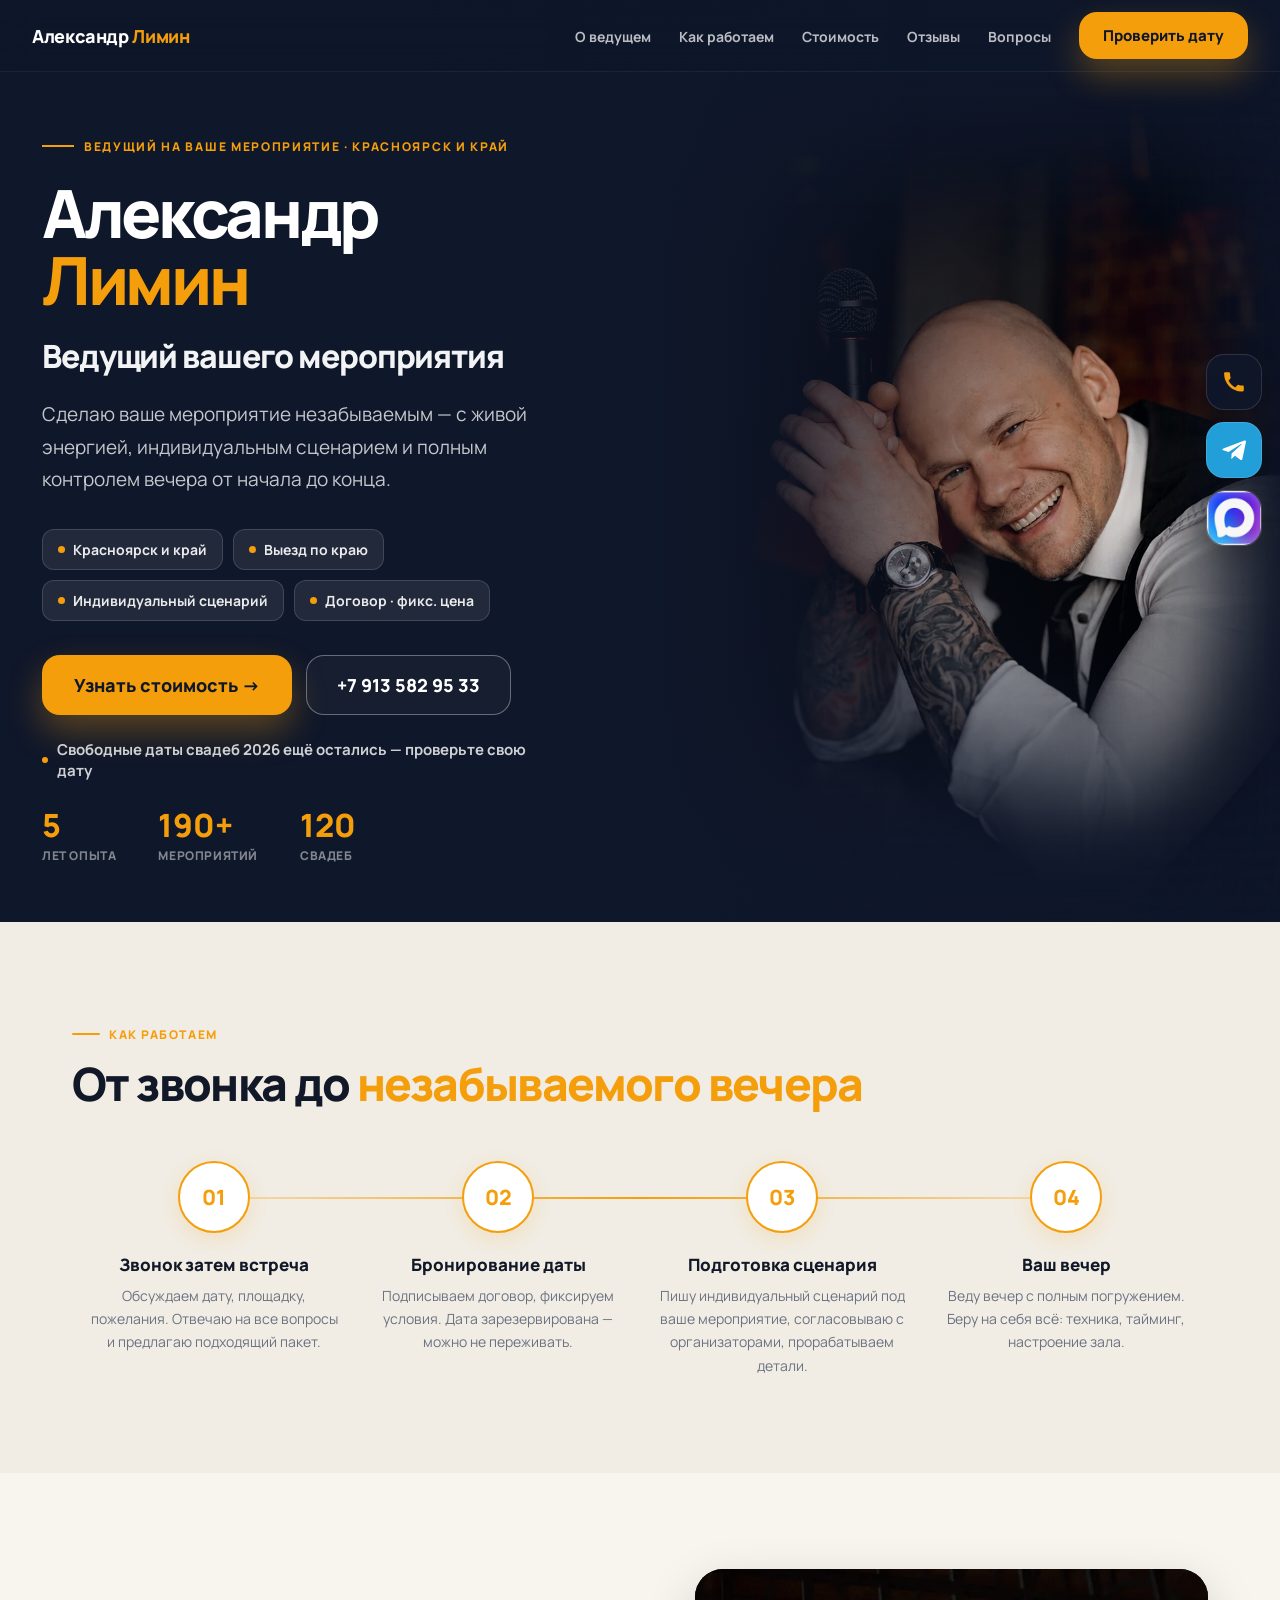
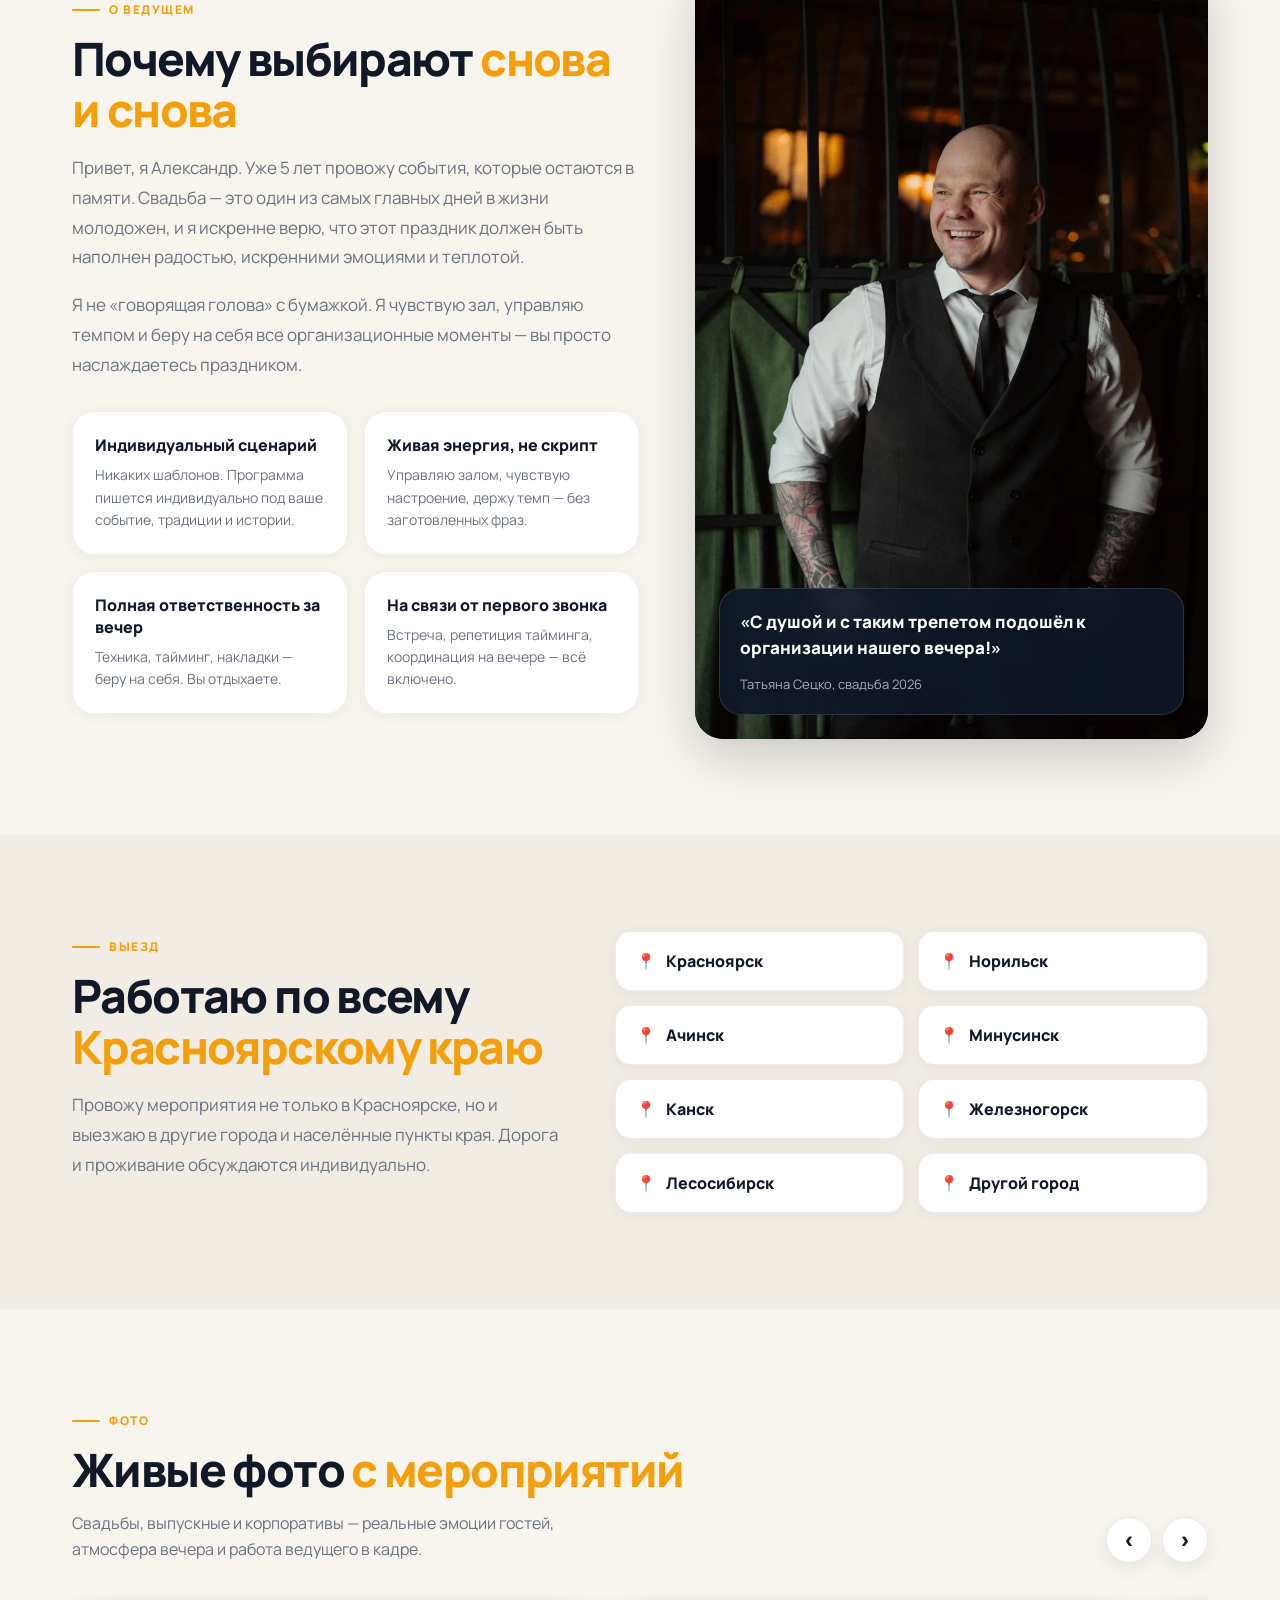
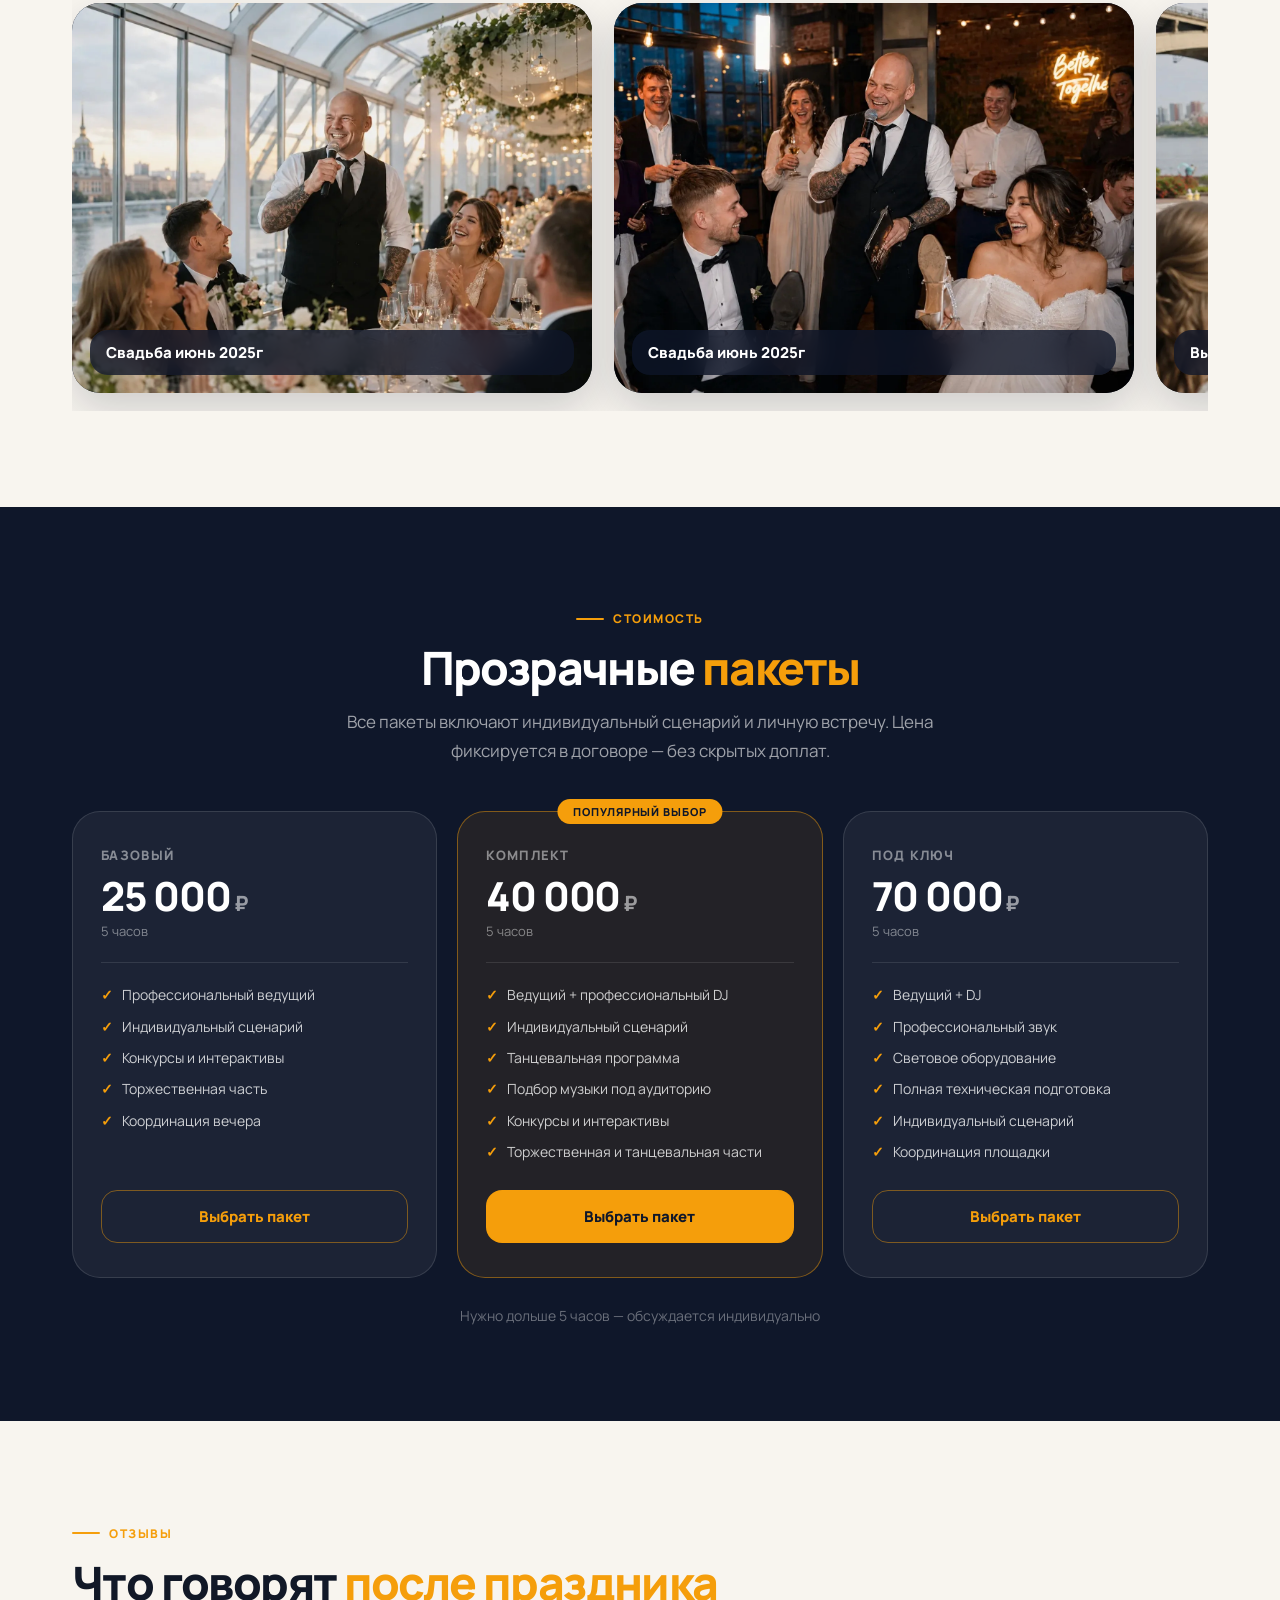
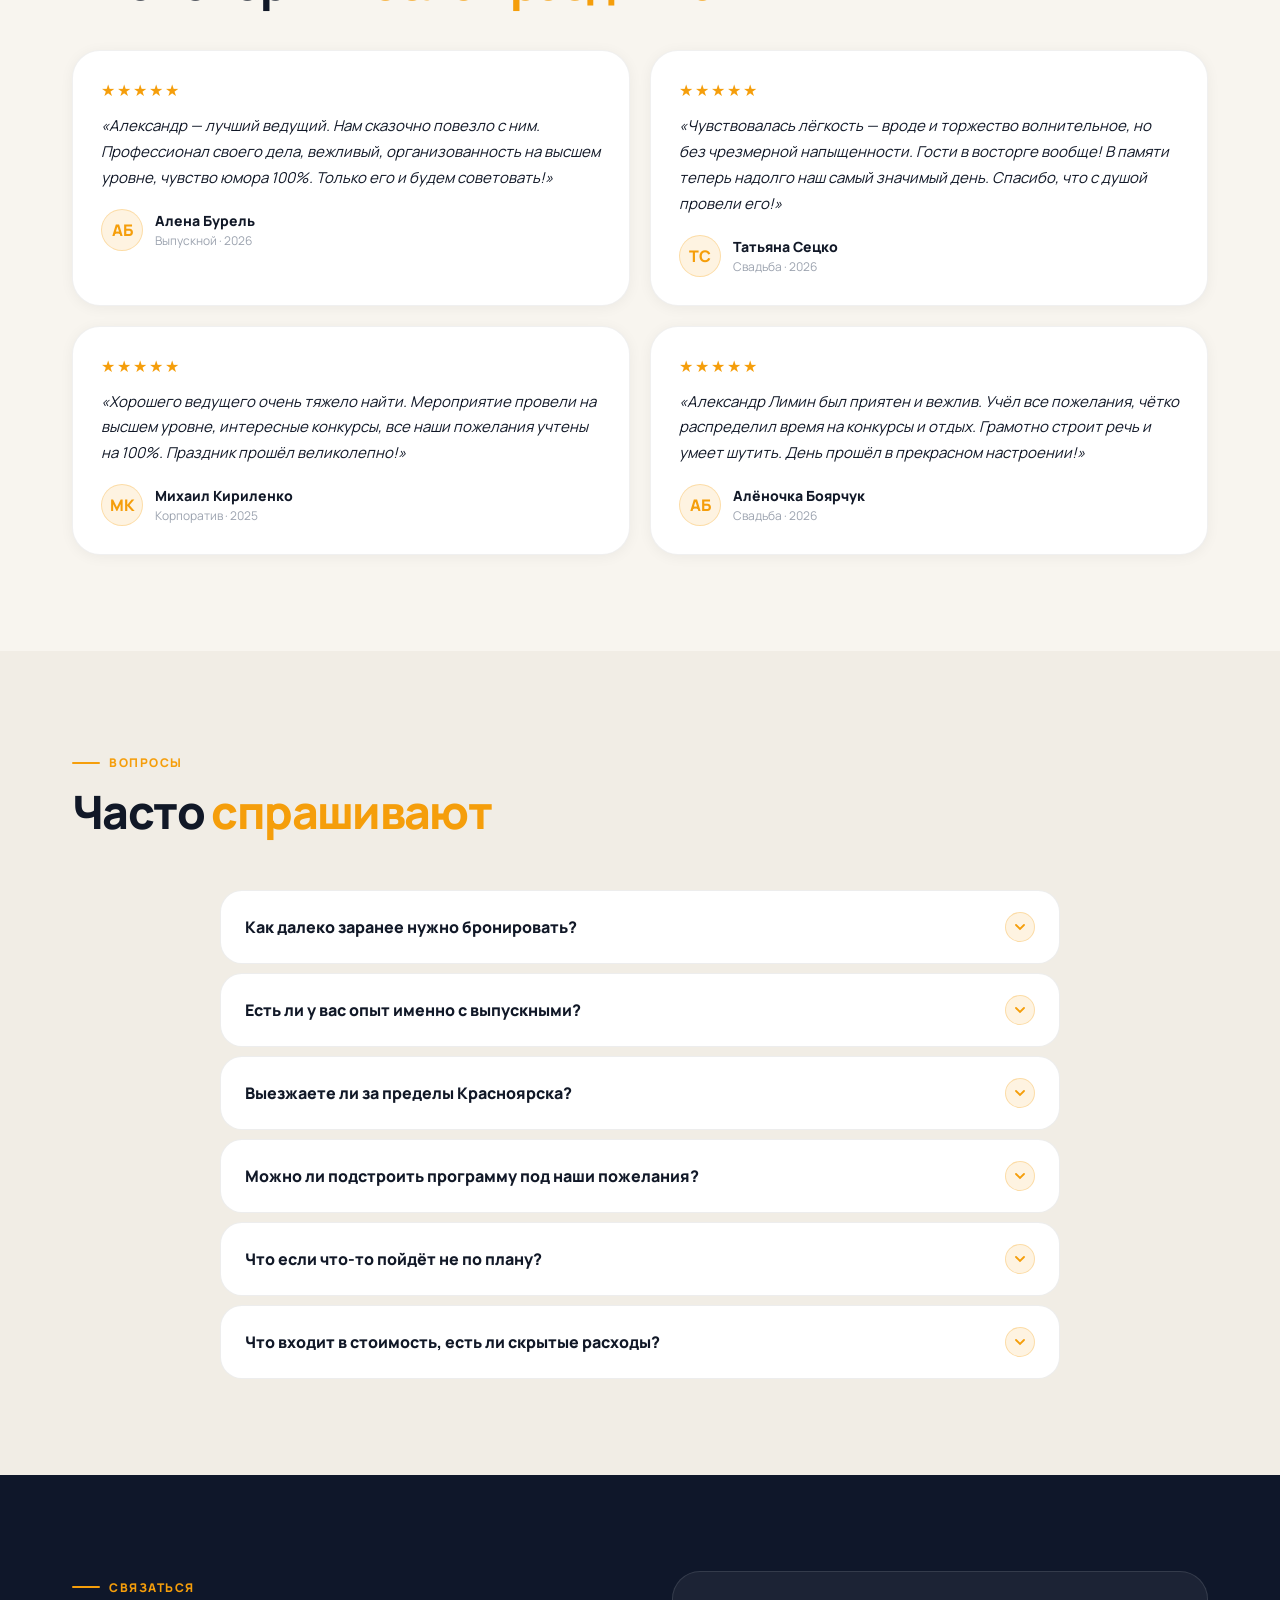
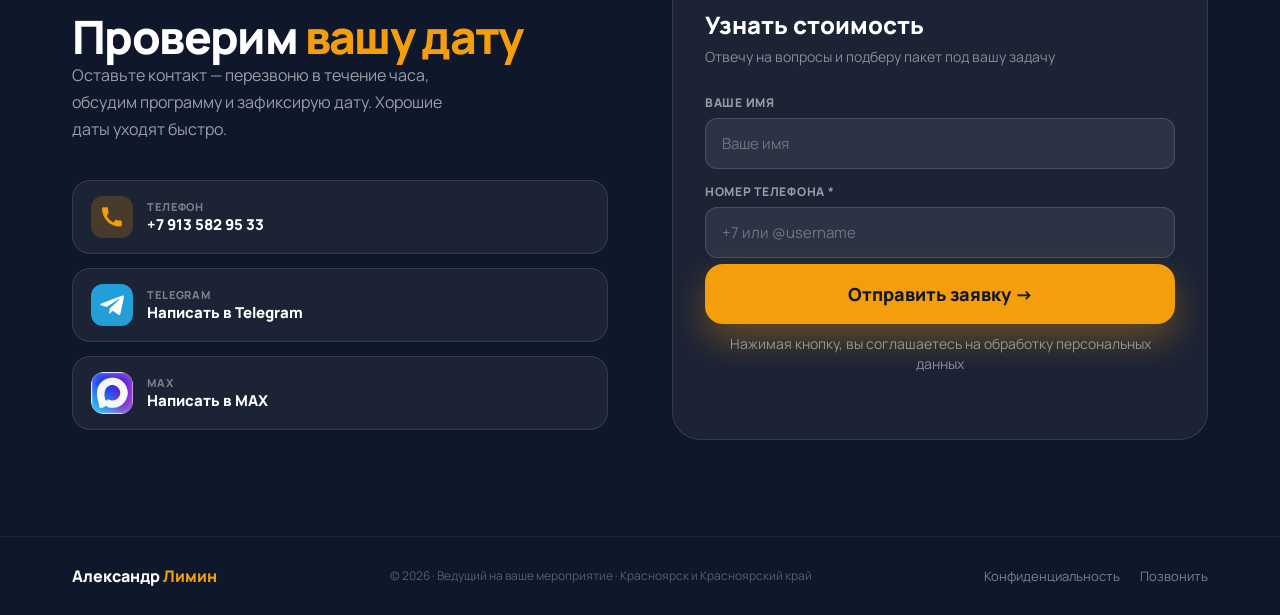
==== index.html @ 9aa28ff8 "Add files via upload" ====
<!doctype html>
<html lang="ru">
<head>
<meta charset="utf-8">
<meta name="viewport" content="width=device-width, initial-scale=1">
<title>Александр Лимин — ведущий вашего мероприятия в Красноярске</title>
<meta name="description" content="Александр Лимин — ведущий мероприятий в Красноярске и Красноярском крае. Индивидуальный сценарий, DJ, договор, фиксированная стоимость.">
<meta name="theme-color" content="#0F172A">
<link rel="preconnect" href="https://fonts.googleapis.com">
<link rel="preconnect" href="https://fonts.gstatic.com" crossorigin>
<link href="https://fonts.googleapis.com/css2?family=Manrope:wght@400;500;600;700;800&display=swap" rel="stylesheet">
<style>
*,*::before,*::after{box-sizing:border-box;margin:0;padding:0}
html{scroll-behavior:smooth;font-size:16px}
:root{--dark:#0F172A;--dark2:#111827;--gold:#F59E0B;--gold-h:#D97706;--gold-bg:rgba(245,158,11,.12);--gold-ln:rgba(245,158,11,.28);--light:#F8F5EF;--light2:#F1EDE5;--txt:#111827;--txt2:#6B7280;--txt3:#9CA3AF;--white:#fff;--r-sm:10px;--r-md:16px;--r-lg:22px;--r-xl:28px;--nav-h:72px;--cont:1200px;--shadow:0 18px 50px rgba(0,0,0,.18);--shadow-gold:0 16px 35px rgba(245,158,11,.32)}
body{font-family:'Manrope',Arial,sans-serif;background:var(--light);color:var(--txt);overflow-x:hidden;-webkit-font-smoothing:antialiased}
.container{max-width:var(--cont);margin:0 auto;padding:0 32px}
a{color:inherit}
#nav{position:fixed;top:0;left:0;right:0;z-index:1000;height:var(--nav-h);display:flex;align-items:center;padding:0 32px;background:rgba(15,23,42,.72);backdrop-filter:blur(16px);border-bottom:1px solid rgba(255,255,255,.06)}
.nav-logo{font-size:18px;font-weight:800;color:var(--white);text-decoration:none;margin-right:auto;letter-spacing:-.02em}.nav-logo span{color:var(--gold)}
.nav-links{display:flex;gap:28px;list-style:none;margin-right:28px}.nav-links a{font-size:14px;font-weight:700;color:rgba(255,255,255,.72);text-decoration:none;transition:.2s}.nav-links a:hover{color:#fff}
.nav-cta{display:inline-flex;align-items:center;justify-content:center;background:var(--gold);color:var(--dark);font-weight:800;font-size:15px;padding:13px 24px;border-radius:18px;text-decoration:none;box-shadow:var(--shadow-gold)}.nav-cta:hover{background:var(--gold-h)}
.burger{display:none;background:none;border:0;flex-direction:column;gap:5px;margin-left:14px}.burger span{width:24px;height:2px;background:#fff;border-radius:3px;transition:.25s}
#mobile-menu{display:none;position:fixed;top:var(--nav-h);left:0;right:0;z-index:900;background:rgba(15,23,42,.98);padding:20px 24px 28px;border-bottom:1px solid rgba(245,158,11,.14)}#mobile-menu.open{display:flex;flex-direction:column;gap:4px}.mm-link{padding:13px 0;text-decoration:none;color:rgba(255,255,255,.82);border-bottom:1px solid rgba(255,255,255,.08);font-weight:700}.mm-cta{margin-top:12px;padding:15px;border-radius:16px;background:var(--gold);color:var(--dark);text-align:center;border-bottom:0}
.btn-primary,.btn-secondary,.btn-price,.btn-outline{display:inline-flex;align-items:center;justify-content:center;text-decoration:none;border-radius:18px;font-family:'Manrope',Arial,sans-serif;transition:.2s;cursor:pointer}
.btn-primary{background:var(--gold);color:var(--dark);font-size:18px;font-weight:800;padding:18px 32px;box-shadow:var(--shadow-gold);gap:10px}.btn-primary:hover{background:var(--gold-h);transform:translateY(-1px)}
.btn-secondary{color:#fff;border:1.5px solid rgba(255,255,255,.35);font-size:18px;font-weight:800;padding:17px 30px;background:rgba(255,255,255,.03)}.btn-secondary:hover{background:rgba(255,255,255,.08);border-color:#fff}
.btn-outline{color:var(--gold);border:1.5px solid var(--gold-ln);font-size:15px;font-weight:800;padding:13px 22px;background:transparent}.btn-outline:hover{background:var(--gold-bg);border-color:var(--gold)}
.section-tag{display:inline-flex;align-items:center;gap:9px;font-size:12px;font-weight:800;letter-spacing:.13em;text-transform:uppercase;color:var(--gold);margin-bottom:16px}.section-tag::before{content:'';width:28px;height:2px;background:var(--gold);border-radius:2px}
.h2{font-size:clamp(32px,3.8vw,46px);font-weight:800;line-height:1.1;letter-spacing:-.035em;color:var(--dark2)}.h2 em{font-style:normal;color:var(--gold)}
.sr{opacity:0;transform:translateY(22px);transition:opacity .65s ease,transform .65s ease}.sr.in{opacity:1;transform:none}.sr-d1{transition-delay:.08s}.sr-d2{transition-delay:.16s}.sr-d3{transition-delay:.24s}.sr-d4{transition-delay:.32s}
#hero{position:relative;min-height:92vh;background:var(--dark);overflow:hidden;display:flex;align-items:stretch}.hero-bg{position:absolute;inset:0;z-index:0;background:#0F172A}.hero-bg::after{content:'';position:absolute;inset:0;background:radial-gradient(ellipse 110% 90% at 62% 50%,rgba(15,23,42,.05) 0%,rgba(15,23,42,.38) 42%,rgba(15,23,42,.88) 100%)}
.hero-split{position:relative;z-index:2;display:grid;grid-template-columns:52% 48%;width:100%;padding-top:var(--nav-h)}.hero-left{display:flex;align-items:center;position:relative;padding:58px 0}.hero-left::after{content:'';position:absolute;inset:0;background:linear-gradient(90deg,rgba(15,23,42,.96) 0%,rgba(15,23,42,.86) 62%,rgba(15,23,42,0) 100%)}.hero-left-inner{position:relative;z-index:1;max-width:640px;padding-left:42px;padding-right:24px}
.hero-eyebrow{display:inline-flex;align-items:center;gap:10px;font-size:12px;font-weight:800;letter-spacing:.14em;text-transform:uppercase;color:var(--gold);margin-bottom:24px}.hero-eyebrow::before{content:'';width:32px;height:2px;background:var(--gold)}
.hero-h1{font-size:clamp(46px,5.2vw,78px);font-weight:800;line-height:1.02;letter-spacing:-.05em;color:#fff;margin-bottom:20px}.hero-h1 span{color:var(--gold)}.hero-role{font-size:clamp(24px,2.5vw,36px);font-weight:800;color:rgba(255,255,255,.95);margin-bottom:20px;letter-spacing:-.035em}
.hero-sub{font-size:19px;line-height:1.7;color:rgba(255,255,255,.76);max-width:540px;margin-bottom:34px}.hero-bullets{display:flex;flex-wrap:wrap;gap:10px;margin-bottom:34px}.hero-bullet{display:inline-flex;align-items:center;gap:8px;background:rgba(255,255,255,.08);border:1px solid rgba(255,255,255,.14);border-radius:12px;color:rgba(255,255,255,.9);font-size:14px;font-weight:700;padding:10px 15px}.hero-bullet::before{content:'';width:7px;height:7px;border-radius:50%;background:var(--gold)}
.hero-btns{display:flex;gap:14px;flex-wrap:wrap;margin-bottom:24px}.hero-urgency{display:flex;align-items:center;gap:9px;color:rgba(255,255,255,.8);font-weight:700;font-size:15px;margin-bottom:28px}.hero-urgency::before{content:'';width:6px;height:6px;border-radius:50%;background:var(--gold)}.hero-stats{display:flex;gap:42px}.hero-stat-num{font-size:32px;line-height:1;font-weight:800;color:var(--gold)}.hero-stat-lbl{font-size:12px;font-weight:800;color:rgba(255,255,255,.48);text-transform:uppercase;margin-top:6px;letter-spacing:.05em}
.hero-right{position:relative;display:flex;align-items:flex-end;justify-content:center;overflow:hidden}.hero-person{position:absolute;inset:0;width:100%;height:100%;object-fit:cover;object-position:center top}.hero-person.mob-only{display:none}.hero-right::before{content:'';position:absolute;inset:0;z-index:1;background:linear-gradient(90deg,rgba(15,23,42,.42) 0%,rgba(15,23,42,.06) 35%,rgba(15,23,42,.1) 100%)}
#process,#about,#travel,#pricing,#reviews,#faq,#contact{padding:96px 0}#process,#travel,#faq{background:var(--light2)}#about,#reviews{background:var(--light)}#video,#pricing,#contact{background:var(--dark)}
.process-grid{display:grid;grid-template-columns:repeat(4,1fr);gap:0;margin-top:52px;position:relative}.process-grid::before{content:'';position:absolute;top:36px;left:calc(12.5% + 36px);right:calc(12.5% + 36px);height:2px;background:linear-gradient(90deg,var(--gold-ln),var(--gold),var(--gold-ln));z-index:0}.process-step{position:relative;z-index:1;text-align:center;padding:0 18px}.process-num{width:72px;height:72px;border-radius:50%;background:#fff;border:2px solid var(--gold);display:flex;align-items:center;justify-content:center;margin:0 auto 20px;font-size:21px;font-weight:800;color:var(--gold);box-shadow:0 6px 22px rgba(245,158,11,.18)}.process-title{font-size:17px;font-weight:800;margin-bottom:8px;color:var(--dark2)}.process-text{font-size:14px;line-height:1.65;color:var(--txt2)}
.about-wrap{display:grid;grid-template-columns:1.05fr .95fr;gap:56px;align-items:center}.about-text p{font-size:17px;line-height:1.75;color:var(--txt2);margin-top:18px;max-width:620px}.about-features{display:grid;grid-template-columns:1fr 1fr;gap:16px;margin-top:32px}.about-feature{background:#fff;border:1px solid rgba(0,0,0,.06);border-radius:22px;padding:22px;box-shadow:0 2px 14px rgba(0,0,0,.05)}.about-feature h3{font-size:16px;font-weight:800;color:var(--dark2);margin-bottom:8px}.about-feature p{font-size:14px;line-height:1.6;color:var(--txt2);margin:0}.about-photo{position:relative;min-height:540px;border-radius:28px;overflow:hidden;background:var(--dark);box-shadow:var(--shadow)}.about-photo img{width:100%;height:100%;min-height:540px;object-fit:cover;object-position:center center;display:block}.about-quote{position:absolute;left:24px;right:24px;bottom:24px;background:rgba(15,23,42,.88);backdrop-filter:blur(14px);border:1px solid rgba(255,255,255,.13);border-radius:22px;padding:20px;color:#fff}.about-quote p{font-size:17px;line-height:1.55;font-weight:800;margin:0 0 10px;color:#fff}.about-quote span{font-size:13px;color:rgba(255,255,255,.65)}
.travel-wrap{display:grid;grid-template-columns:1fr 1.2fr;gap:48px;align-items:start}.travel-text{font-size:17px;line-height:1.75;color:var(--txt2);margin-top:18px}.cities-grid{display:grid;grid-template-columns:repeat(2,1fr);gap:14px}.city-chip{background:#fff;border:1px solid rgba(0,0,0,.07);border-radius:16px;padding:18px 20px;font-weight:800;color:var(--dark2);box-shadow:0 2px 14px rgba(0,0,0,.05);display:flex;align-items:center;gap:10px}.city-chip::before{content:'📍'}
.video-head,.pricing-head{text-align:center;margin-bottom:46px}#video .h2,#pricing .h2,#contact .h2{color:#fff}.lead,.price-sub{font-size:17px;line-height:1.7;color:rgba(255,255,255,.6);max-width:680px;margin:14px auto 0}.video-single{max-width:860px;margin:0 auto;background:rgba(255,255,255,.05);border:1px solid rgba(255,255,255,.12);border-radius:28px;overflow:hidden}.video-thumb{aspect-ratio:16/9;background:linear-gradient(135deg,rgba(245,158,11,.14),rgba(255,255,255,.03));display:flex;align-items:center;justify-content:center;flex-direction:column;gap:14px}.play-btn{width:62px;height:62px;border-radius:50%;background:var(--gold);display:flex;align-items:center;justify-content:center;box-shadow:0 0 0 9px rgba(245,158,11,.18)}.play-btn svg{width:24px;height:24px;fill:var(--dark);margin-left:4px}.video-label{font-size:13px;font-weight:800;letter-spacing:.08em;text-transform:uppercase;color:rgba(255,255,255,.62)}.video-body{padding:22px 26px}.video-format{font-size:12px;font-weight:800;color:var(--gold);text-transform:uppercase;letter-spacing:.1em;margin-bottom:6px}.video-title{font-size:18px;font-weight:800;color:#fff}
.pricing-panel{display:grid;grid-template-columns:repeat(3,1fr);gap:20px}.price-card{background:rgba(255,255,255,.055);border:1px solid rgba(255,255,255,.12);border-radius:28px;padding:34px 28px;position:relative;display:flex;flex-direction:column}.price-card.popular{background:rgba(245,158,11,.09);border-color:rgba(245,158,11,.45)}.popular-badge{position:absolute;top:-13px;left:50%;transform:translateX(-50%);background:var(--gold);color:var(--dark);font-size:11px;font-weight:800;text-transform:uppercase;letter-spacing:.08em;padding:5px 16px;border-radius:20px;white-space:nowrap}.price-tier{font-size:13px;font-weight:800;color:rgba(255,255,255,.48);text-transform:uppercase;letter-spacing:.1em;margin-bottom:12px}.price-amount{font-size:40px;line-height:1;font-weight:800;color:#fff;letter-spacing:-.03em;margin-bottom:6px}.price-amount span{font-size:21px;color:rgba(255,255,255,.55)}.price-note{font-size:13px;color:rgba(255,255,255,.45);margin-bottom:22px}.price-divider{height:1px;background:rgba(255,255,255,.1);margin-bottom:22px}.price-features{list-style:none;display:flex;flex-direction:column;gap:11px;flex:1;margin-bottom:28px}.price-features li{font-size:14px;line-height:1.45;color:rgba(255,255,255,.78);display:flex;gap:9px}.price-features li::before{content:'✓';color:var(--gold);font-weight:800}.btn-price{display:block;text-align:center;border:1.5px solid rgba(245,158,11,.45);color:var(--gold);font-size:15px;font-weight:800;padding:15px;border-radius:16px}.price-card.popular .btn-price{background:var(--gold);color:var(--dark)}.pricing-note{text-align:center;font-size:14px;color:rgba(255,255,255,.38);margin-top:28px}
.reviews-grid{display:grid;grid-template-columns:repeat(2,1fr);gap:20px;margin-top:42px}.review-card{background:#fff;border:1px solid rgba(0,0,0,.06);border-radius:28px;padding:28px;box-shadow:0 2px 14px rgba(0,0,0,.05)}.review-stars{color:var(--gold);letter-spacing:2px;margin-bottom:12px}.review-text{font-size:15px;line-height:1.72;color:var(--txt);font-style:italic;margin-bottom:18px}.review-footer{display:flex;align-items:center;gap:12px}.review-avatar{width:42px;height:42px;border-radius:50%;background:var(--gold-bg);border:1px solid var(--gold-ln);display:flex;align-items:center;justify-content:center;color:var(--gold);font-weight:800}.review-name{font-weight:800;color:var(--dark2);font-size:14px}.review-meta{font-size:12px;color:var(--txt3);margin-top:2px}
.faq-grid{max-width:840px;margin:52px auto 0;display:flex;flex-direction:column;gap:9px}.faq-item{background:#fff;border:1px solid rgba(0,0,0,.07);border-radius:22px;overflow:hidden}.faq-q{width:100%;display:flex;align-items:center;justify-content:space-between;gap:16px;padding:21px 24px;background:0;border:0;cursor:pointer;text-align:left;font-family:'Manrope';font-size:16px;font-weight:800;color:var(--dark2)}.faq-icon{width:30px;height:30px;border-radius:50%;background:var(--gold-bg);border:1px solid var(--gold-ln);display:flex;align-items:center;justify-content:center;flex-shrink:0;transition:.25s}.faq-icon svg{width:12px;height:12px;stroke:var(--gold);fill:none;transition:.25s}.faq-a{max-height:0;overflow:hidden;transition:max-height .35s ease}.faq-a-inner{padding:0 24px 21px;font-size:15px;line-height:1.7;color:var(--txt2)}.faq-item.open .faq-a{max-height:260px}.faq-item.open .faq-icon{background:var(--gold)}.faq-item.open .faq-icon svg{stroke:var(--dark);transform:rotate(180deg)}
.contact-wrap{display:grid;grid-template-columns:1fr 1fr;gap:64px;align-items:start}.contact-left p{font-size:16px;line-height:1.7;color:rgba(255,255,255,.58);max-width:410px;margin-bottom:36px}.contact-links{display:flex;flex-direction:column;gap:14px}.contact-link{display:flex;align-items:center;gap:14px;text-decoration:none;padding:15px 18px;background:rgba(255,255,255,.055);border:1px solid rgba(255,255,255,.11);border-radius:18px;color:#fff}.contact-link:hover{border-color:rgba(245,158,11,.5);background:rgba(245,158,11,.06)}.contact-link-icon{width:42px;height:42px;border-radius:12px;background:rgba(245,158,11,.16);display:flex;align-items:center;justify-content:center;font-size:19px}.contact-link-label{font-size:11px;font-weight:800;color:rgba(255,255,255,.42);letter-spacing:.08em;text-transform:uppercase}.contact-link-val{font-size:15px;font-weight:800;color:#fff}
.contact-form{background:rgba(255,255,255,.055);border:1px solid rgba(255,255,255,.11);border-radius:28px;padding:36px 32px}.contact-form h3{font-size:24px;font-weight:800;color:#fff;margin-bottom:6px}.contact-form p{font-size:14px;color:rgba(255,255,255,.48);margin-bottom:28px}.form-grid{display:grid;grid-template-columns:1fr 1fr;gap:14px}.form-field{display:flex;flex-direction:column;gap:7px}.form-field.full{grid-column:1/-1}.form-label{font-size:12px;font-weight:800;color:rgba(255,255,255,.54);letter-spacing:.06em;text-transform:uppercase}.form-input,.form-textarea{width:100%;background:rgba(255,255,255,.075);border:1px solid rgba(255,255,255,.13);border-radius:12px;color:#fff;font-family:'Manrope';font-size:15px;padding:14px 16px;min-height:50px}.form-input::placeholder,.form-textarea::placeholder{color:rgba(255,255,255,.32)}.form-input:focus,.form-textarea:focus{outline:0;border-color:rgba(245,158,11,.65);background:rgba(255,255,255,.1)}.form-textarea{min-height:110px;resize:vertical}.form-submit{width:100%;margin-top:6px;background:var(--gold);color:var(--dark);font-family:'Manrope';font-size:18px;font-weight:800;padding:18px;border-radius:18px;border:0;cursor:pointer;box-shadow:var(--shadow-gold)}.form-submit:hover{background:var(--gold-h)}.form-agree{font-size:12px;color:rgba(255,255,255,.32);margin-top:10px;text-align:center;line-height:1.45}.form-success{display:none;text-align:center;padding:24px 0}.form-success h4{font-size:22px;font-weight:800;color:#fff;margin-bottom:8px}.form-success p{font-size:15px;color:rgba(255,255,255,.6)}
footer{background:var(--dark);border-top:1px solid rgba(255,255,255,.06);padding:28px 0}.footer-inner{display:flex;align-items:center;justify-content:space-between;gap:16px}.footer-logo{font-size:16px;font-weight:800;color:#fff}.footer-logo span{color:var(--gold)}.footer-copy{font-size:12px;color:rgba(255,255,255,.3)}.footer-nav{display:flex;gap:20px}.footer-nav a{font-size:13px;color:rgba(255,255,255,.45);text-decoration:none}
@media(max-width:860px){.container{padding:0 20px}#nav{padding:0 20px}.nav-links,.nav-cta{display:none}.burger{display:flex}#hero{min-height:100svh}.hero-split{display:flex;flex-direction:column;padding-top:0;min-height:100svh}.hero-right{order:1;height:54svh;flex:0 0 auto}.hero-right::before{background:linear-gradient(to top,rgba(15,23,42,.72),transparent 60%)}.hero-person.desk-only{display:none!important}.hero-person.mob-only{display:block!important}.hero-left{order:2;padding:24px 0 44px;background:linear-gradient(to top,rgba(15,23,42,.98) 0%,rgba(15,23,42,.82) 72%,transparent 100%)}.hero-left::after{display:none}.hero-left-inner{padding:0 20px;max-width:100%}.hero-h1{font-size:clamp(40px,12vw,56px)}.hero-role{font-size:24px}.hero-sub{font-size:16px}.hero-btns{flex-direction:column}.btn-primary,.btn-secondary{width:100%;font-size:16px}.hero-stats{gap:20px}.hero-stat-num{font-size:26px}#process,#about,#travel,#pricing,#reviews,#faq,#contact{padding:72px 0}.process-grid{grid-template-columns:1fr 1fr;gap:32px}.process-grid::before{display:none}.about-wrap,.travel-wrap,.contact-wrap{grid-template-columns:1fr;gap:34px}.about-features{grid-template-columns:1fr}.about-photo,.about-photo img{min-height:430px}.cities-grid{grid-template-columns:1fr}.pricing-panel{grid-template-columns:1fr}.reviews-grid{grid-template-columns:1fr}.form-grid{grid-template-columns:1fr}.footer-inner{flex-direction:column;text-align:center}.footer-nav{flex-wrap:wrap;justify-content:center}}
@media(max-width:560px){.process-grid{grid-template-columns:1fr}.hero-bullet{font-size:12px;padding:8px 11px}.hero-stats{gap:14px}.hero-stat-lbl{font-size:11px}}


/* HERO PHOTO UPDATE: фото встроено в фон без видимых краёв */

/* HERO PHOTO RETOUCH: новое фото Для-сайта-топ.png, края растворены в тёмный фон */
.hero-right.hero-photo-blend{
  position:relative;
  align-items:center;
  justify-content:center;
  overflow:hidden;
  background:#0B1426;
  isolation:isolate;
}

/* Размытая увеличенная копия фото заполняет весь фон блока */
.hero-photo-bg{
  position:absolute;
  inset:-12%;
  z-index:0;
  width:124%;
  height:124%;
  object-fit:cover;
  object-position:center center;
  transform:scale(1.14);
  filter:blur(48px) brightness(.34) saturate(1.08);
  opacity:1;
}

/* Основное фото: без прямоугольных краёв, с мягкой прозрачной маской */
.hero-photo-main,
.hero-new-photo{
  position:absolute;
  inset:-3% -2% -4% -2%;
  z-index:1;
  width:104%;
  height:107%;
  object-fit:contain!important;
  object-position:center center!important;
  padding:0;
  filter:brightness(.98) contrast(1.06) saturate(1.02);

  -webkit-mask-image:radial-gradient(
    ellipse 78% 92% at 56% 52%,
    rgba(0,0,0,1) 0%,
    rgba(0,0,0,1) 52%,
    rgba(0,0,0,.92) 64%,
    rgba(0,0,0,.68) 76%,
    rgba(0,0,0,.34) 88%,
    rgba(0,0,0,0) 100%
  );
  mask-image:radial-gradient(
    ellipse 78% 92% at 56% 52%,
    rgba(0,0,0,1) 0%,
    rgba(0,0,0,1) 52%,
    rgba(0,0,0,.92) 64%,
    rgba(0,0,0,.68) 76%,
    rgba(0,0,0,.34) 88%,
    rgba(0,0,0,0) 100%
  );
  -webkit-mask-repeat:no-repeat;
  mask-repeat:no-repeat;
  -webkit-mask-size:100% 100%;
  mask-size:100% 100%;
}

/* Туман поверх краёв: убирает остаточные границы фото */
.hero-right.hero-photo-blend::before{
  content:'';
  position:absolute;
  inset:0;
  z-index:2;
  pointer-events:none;
  background:
    linear-gradient(90deg,
      rgba(11,20,38,1) 0%,
      rgba(11,20,38,.92) 5%,
      rgba(11,20,38,.62) 13%,
      rgba(11,20,38,.18) 27%,
      rgba(11,20,38,0) 45%,
      rgba(11,20,38,.05) 68%,
      rgba(11,20,38,.36) 88%,
      rgba(11,20,38,.92) 100%
    ),
    linear-gradient(180deg,
      rgba(11,20,38,.88) 0%,
      rgba(11,20,38,.30) 14%,
      rgba(11,20,38,0) 34%,
      rgba(11,20,38,0) 68%,
      rgba(11,20,38,.42) 86%,
      rgba(11,20,38,1) 100%
    );
}

/* Мягкая виньетка, чтобы фото не выглядело вставленным прямоугольником */
.hero-right.hero-photo-blend::after{
  content:'';
  position:absolute;
  inset:-1px;
  z-index:3;
  pointer-events:none;
  background:
    radial-gradient(ellipse 82% 86% at 58% 48%, rgba(245,158,11,.08) 0%, rgba(11,20,38,0) 56%),
    radial-gradient(ellipse 96% 100% at 50% 50%, rgba(11,20,38,0) 44%, rgba(11,20,38,.26) 72%, rgba(11,20,38,.94) 100%);
  box-shadow:
    inset 115px 0 130px rgba(11,20,38,.98),
    inset -72px 0 95px rgba(11,20,38,.76),
    inset 0 74px 90px rgba(11,20,38,.80),
    inset 0 -110px 120px rgba(11,20,38,1);
}

@media(max-width:860px){
  .hero-right.hero-photo-blend{height:62svh;min-height:430px;background:#0B1426}
  .hero-photo-bg{
    inset:-16%;
    width:132%;
    height:132%;
    transform:scale(1.18);
    filter:blur(44px) brightness(.34) saturate(1.08);
  }
  .hero-photo-main,
  .hero-new-photo{
    inset:-2% -3% -5% -3%;
    width:106%;
    height:108%;
    object-fit:contain!important;
    object-position:center center!important;
    -webkit-mask-image:radial-gradient(
      ellipse 84% 94% at 52% 54%,
      rgba(0,0,0,1) 0%,
      rgba(0,0,0,1) 50%,
      rgba(0,0,0,.90) 64%,
      rgba(0,0,0,.62) 78%,
      rgba(0,0,0,.22) 91%,
      rgba(0,0,0,0) 100%
    );
    mask-image:radial-gradient(
      ellipse 84% 94% at 52% 54%,
      rgba(0,0,0,1) 0%,
      rgba(0,0,0,1) 50%,
      rgba(0,0,0,.90) 64%,
      rgba(0,0,0,.62) 78%,
      rgba(0,0,0,.22) 91%,
      rgba(0,0,0,0) 100%
    );
  }
  .hero-right.hero-photo-blend::before{
    background:
      linear-gradient(180deg,
        rgba(11,20,38,.90) 0%,
        rgba(11,20,38,.30) 18%,
        rgba(11,20,38,0) 42%,
        rgba(11,20,38,.22) 78%,
        rgba(11,20,38,1) 100%
      ),
      linear-gradient(90deg,
        rgba(11,20,38,.82) 0%,
        rgba(11,20,38,.24) 13%,
        rgba(11,20,38,0) 30%,
        rgba(11,20,38,0) 70%,
        rgba(11,20,38,.24) 87%,
        rgba(11,20,38,.82) 100%
      );
  }
  .hero-right.hero-photo-blend::after{
    box-shadow:
      inset 52px 0 72px rgba(11,20,38,.82),
      inset -52px 0 72px rgba(11,20,38,.82),
      inset 0 62px 80px rgba(11,20,38,.86),
      inset 0 -115px 120px rgba(11,20,38,1);
  }
}
@media(max-width:600px){
  .hero-right.hero-photo-blend{height:60svh;min-height:390px}
}


/* FIX: плавный переход hero-фона в фото без вертикальной полосы */
#hero,.hero-split{background:#0F172A}
@media(min-width:861px){
  .hero-left{
    position:relative;
    z-index:5;
    flex:0 0 54%;
    padding-right:80px;
  }
  .hero-left::after{
    right:-240px;
    background:linear-gradient(
      to right,
      rgba(15,23,42,.98) 0%,
      rgba(15,23,42,.94) 48%,
      rgba(15,23,42,.72) 66%,
      rgba(15,23,42,.38) 82%,
      rgba(15,23,42,0) 100%
    );
  }
  .hero-right.hero-photo-blend{
    flex:0 0 calc(46% + 190px);
    margin-left:-190px;
    background:transparent!important;
  }
  .hero-photo-bg{
    inset:-24% -20% -24% -34%!important;
    width:154%!important;
    height:148%!important;
    object-fit:cover!important;
    object-position:center center!important;
    transform:scale(1.18)!important;
    filter:blur(58px) brightness(.31) saturate(1.08)!important;
    opacity:.95!important;
  }
  .hero-photo-main,.hero-new-photo{
    inset:-4% 0 -5% 8%!important;
    width:94%!important;
    height:110%!important;
    object-fit:contain!important;
    object-position:center right!important;
    -webkit-mask-image:
      linear-gradient(to right,
        transparent 0%,
        rgba(0,0,0,.18) 7%,
        rgba(0,0,0,.62) 16%,
        rgba(0,0,0,1) 30%,
        rgba(0,0,0,1) 78%,
        rgba(0,0,0,.72) 91%,
        transparent 100%
      ),
      radial-gradient(ellipse 86% 92% at 58% 52%,
        rgba(0,0,0,1) 0%,
        rgba(0,0,0,1) 58%,
        rgba(0,0,0,.72) 78%,
        transparent 100%
      )!important;
    mask-image:
      linear-gradient(to right,
        transparent 0%,
        rgba(0,0,0,.18) 7%,
        rgba(0,0,0,.62) 16%,
        rgba(0,0,0,1) 30%,
        rgba(0,0,0,1) 78%,
        rgba(0,0,0,.72) 91%,
        transparent 100%
      ),
      radial-gradient(ellipse 86% 92% at 58% 52%,
        rgba(0,0,0,1) 0%,
        rgba(0,0,0,1) 58%,
        rgba(0,0,0,.72) 78%,
        transparent 100%
      )!important;
    -webkit-mask-composite:source-in;
    mask-composite:intersect;
  }
  .hero-right.hero-photo-blend::before{
    background:
      linear-gradient(to right,
        rgba(15,23,42,1) 0%,
        rgba(15,23,42,.92) 13%,
        rgba(15,23,42,.56) 27%,
        rgba(15,23,42,.16) 42%,
        rgba(15,23,42,0) 58%
      ),
      linear-gradient(to bottom,
        rgba(15,23,42,.72) 0%,
        rgba(15,23,42,.18) 22%,
        rgba(15,23,42,0) 48%,
        rgba(15,23,42,.40) 86%,
        rgba(15,23,42,1) 100%
      )!important;
  }
  .hero-right.hero-photo-blend::after{
    box-shadow:
      inset 180px 0 180px rgba(15,23,42,.98),
      inset -70px 0 100px rgba(15,23,42,.70),
      inset 0 80px 100px rgba(15,23,42,.70),
      inset 0 -120px 140px rgba(15,23,42,1)!important;
    background:radial-gradient(
      ellipse 95% 100% at 61% 50%,
      rgba(15,23,42,0) 34%,
      rgba(15,23,42,.18) 72%,
      rgba(15,23,42,.88) 100%
    )!important;
  }
}

/* Галерея */
#gallery{
  padding:96px 0;
  background:var(--light);
}
.gallery-head{
  display:flex;
  align-items:flex-end;
  justify-content:space-between;
  gap:24px;
  margin-bottom:32px;
}
.gallery-head p{
  max-width:520px;
  font-size:16px;
  line-height:1.65;
  color:var(--txt2);
  margin-top:14px;
}
.gallery-controls{
  display:flex;
  gap:10px;
  flex-shrink:0;
}
.gallery-btn{
  width:46px;
  height:46px;
  border-radius:50%;
  border:1px solid rgba(0,0,0,.08);
  background:#fff;
  color:var(--dark2);
  font-size:24px;
  font-weight:800;
  cursor:pointer;
  box-shadow:0 6px 18px rgba(0,0,0,.07);
  transition:transform .15s, background .2s;
}
.gallery-btn:hover{
  transform:translateY(-1px);
  background:var(--gold);
}
.gallery-track{
  display:flex;
  gap:22px;
  overflow-x:auto;
  scroll-snap-type:x mandatory;
  scroll-behavior:smooth;
  padding:8px 4px 18px;
  -webkit-overflow-scrolling:touch;
}
.gallery-track::-webkit-scrollbar{height:8px}
.gallery-track::-webkit-scrollbar-track{background:rgba(15,23,42,.08);border-radius:20px}
.gallery-track::-webkit-scrollbar-thumb{background:rgba(245,158,11,.75);border-radius:20px}
.gallery-card{
  flex:0 0 min(78vw,520px);
  scroll-snap-align:start;
  position:relative;
  border-radius:28px;
  overflow:hidden;
  background:#0F172A;
  box-shadow:0 16px 42px rgba(15,23,42,.18);
  aspect-ratio:4/3;
}
.gallery-card img{
  width:100%;
  height:100%;
  object-fit:cover;
  object-position:center;
  display:block;
  transition:transform .35s ease;
}
.gallery-card:hover img{transform:scale(1.035)}
.gallery-caption{
  position:absolute;
  left:18px;
  right:18px;
  bottom:18px;
  padding:12px 16px;
  border-radius:18px;
  background:rgba(15,23,42,.78);
  color:#fff;
  font-size:15px;
  font-weight:800;
  backdrop-filter:blur(12px);
}
@media(max-width:860px){
  #gallery{padding:72px 0}
  .gallery-head{
    display:block;
    margin-bottom:24px;
  }
  .gallery-controls{display:none}
  .gallery-card{
    flex-basis:86vw;
    border-radius:22px;
  }
}


/* FINAL FIX: плавный переход фона в фото без вертикальной полосы */
#hero,.hero-split{background:#0F172A}
.hero-bg{background:#0F172A!important}
@media(min-width:861px){
  .hero-left{flex:0 0 54%!important;z-index:5;padding-right:90px}
  .hero-left::after{
    right:-360px!important;
    background:linear-gradient(to right,
      rgba(15,23,42,1) 0%,
      rgba(15,23,42,.98) 42%,
      rgba(15,23,42,.78) 58%,
      rgba(15,23,42,.42) 73%,
      rgba(15,23,42,.16) 87%,
      rgba(15,23,42,0) 100%)!important;
  }
  .hero-right.hero-photo-blend{
    flex:0 0 calc(46% + 280px)!important;
    margin-left:-280px!important;
    background:transparent!important;
  }
  .hero-photo-bg{
    inset:-26% -24% -26% -46%!important;
    width:170%!important;height:152%!important;
    object-fit:cover!important;object-position:center center!important;
    transform:scale(1.22)!important;
    filter:blur(62px) brightness(.32) saturate(1.08)!important;
    opacity:.78!important;
  }
  .hero-photo-main,.hero-new-photo{
    inset:-3% 0 -5% -1%!important;
    width:106%!important;height:110%!important;
    object-fit:contain!important;object-position:center right!important;
    -webkit-mask-image:linear-gradient(to right,
      transparent 0%,
      rgba(0,0,0,.08) 5%,
      rgba(0,0,0,.34) 14%,
      rgba(0,0,0,.72) 25%,
      rgba(0,0,0,1) 38%,
      rgba(0,0,0,1) 82%,
      rgba(0,0,0,.74) 93%,
      transparent 100%)!important;
    mask-image:linear-gradient(to right,
      transparent 0%,
      rgba(0,0,0,.08) 5%,
      rgba(0,0,0,.34) 14%,
      rgba(0,0,0,.72) 25%,
      rgba(0,0,0,1) 38%,
      rgba(0,0,0,1) 82%,
      rgba(0,0,0,.74) 93%,
      transparent 100%)!important;
  }
  .hero-right.hero-photo-blend::before{
    background:
      linear-gradient(to right,
        rgba(15,23,42,1) 0%,
        rgba(15,23,42,.84) 9%,
        rgba(15,23,42,.46) 21%,
        rgba(15,23,42,.14) 35%,
        rgba(15,23,42,0) 52%),
      linear-gradient(to bottom,
        rgba(15,23,42,.74) 0%,
        rgba(15,23,42,.18) 24%,
        rgba(15,23,42,0) 52%,
        rgba(15,23,42,.35) 86%,
        rgba(15,23,42,1) 100%)!important;
  }
  .hero-right.hero-photo-blend::after{
    box-shadow:
      inset 235px 0 210px rgba(15,23,42,.88),
      inset -70px 0 95px rgba(15,23,42,.58),
      inset 0 80px 96px rgba(15,23,42,.68),
      inset 0 -130px 145px rgba(15,23,42,1)!important;
    background:radial-gradient(ellipse 98% 100% at 62% 50%,
      rgba(15,23,42,0) 28%,
      rgba(15,23,42,.16) 70%,
      rgba(15,23,42,.86) 100%)!important;
  }
}
.contact-link-icon svg{width:24px;height:24px;display:block}
.contact-link-icon.icon-tg{background:#229ED9}
.contact-link-icon.icon-max{background:#55C8FF;color:#fff;font-size:14px;font-weight:900;letter-spacing:-.04em}
.contact-link-icon.icon-phone{background:rgba(245,158,11,.20)}
.gallery-card.gallery-card-top img{object-position:center top!important}


/* HOTFIX: полностью сглаживаем переход между фоном сайта и фото в первом блоке */
@media(min-width:861px){
  #hero,
  #hero .hero-split,
  #hero .hero-left{
    background:#0F172A!important;
  }

  #hero .hero-split{
    position:relative!important;
    overflow:hidden!important;
  }

  #hero .hero-left{
    z-index:7!important;
  }

  #hero .hero-left-inner{
    position:relative!important;
    z-index:9!important;
  }

  #hero .hero-left::after{
    right:-520px!important;
    background:linear-gradient(
      to right,
      rgba(15,23,42,1) 0%,
      rgba(15,23,42,1) 46%,
      rgba(15,23,42,.90) 58%,
      rgba(15,23,42,.62) 70%,
      rgba(15,23,42,.30) 84%,
      rgba(15,23,42,0) 100%
    )!important;
  }

  #hero .hero-right.hero-photo-blend{
    margin-left:-520px!important;
    flex:0 0 calc(46% + 520px)!important;
    background:#0F172A!important;
  }

  #hero .hero-photo-bg{
    inset:-35% -25% -35% -75%!important;
    width:205%!important;
    height:170%!important;
    filter:blur(82px) brightness(.30) saturate(1.04)!important;
    opacity:.55!important;
  }

  #hero .hero-photo-main,
  #hero .hero-new-photo{
    inset:-3% 0 -5% 8%!important;
    width:96%!important;
    height:110%!important;
    object-position:center right!important;
    -webkit-mask-image:linear-gradient(
      to right,
      transparent 0%,
      rgba(0,0,0,.04) 4%,
      rgba(0,0,0,.18) 12%,
      rgba(0,0,0,.48) 24%,
      rgba(0,0,0,.82) 36%,
      rgba(0,0,0,1) 48%,
      rgba(0,0,0,1) 82%,
      rgba(0,0,0,.75) 93%,
      transparent 100%
    )!important;
    mask-image:linear-gradient(
      to right,
      transparent 0%,
      rgba(0,0,0,.04) 4%,
      rgba(0,0,0,.18) 12%,
      rgba(0,0,0,.48) 24%,
      rgba(0,0,0,.82) 36%,
      rgba(0,0,0,1) 48%,
      rgba(0,0,0,1) 82%,
      rgba(0,0,0,.75) 93%,
      transparent 100%
    )!important;
  }

  /* отдельный широкий туман поверх стыка — именно он убирает видимую полосу */
  #hero .hero-split::after{
    content:""!important;
    position:absolute!important;
    z-index:6!important;
    top:0!important;
    bottom:0!important;
    left:39%!important;
    width:34%!important;
    pointer-events:none!important;
    background:linear-gradient(
      to right,
      rgba(15,23,42,1) 0%,
      rgba(15,23,42,.98) 18%,
      rgba(15,23,42,.82) 36%,
      rgba(15,23,42,.50) 56%,
      rgba(15,23,42,.20) 76%,
      rgba(15,23,42,0) 100%
    )!important;
    filter:blur(18px)!important;
    transform:translateX(-6%)!important;
  }
}


/* Sticky contacts: desktop right, mobile bottom */
.contact-svg{width:24px;height:24px;display:block}
.contact-svg-phone path{fill:#F59E0B}
.contact-svg-tg path{fill:#fff}
.sticky-contacts{
  position:fixed;
  right:18px;
  top:50%;
  transform:translateY(-50%);
  z-index:3000;
  display:flex;
  flex-direction:column;
  gap:12px;
}
.sticky-contact-btn{
  width:56px;
  height:56px;
  border-radius:18px;
  display:flex;
  align-items:center;
  justify-content:center;
  text-decoration:none;
  background:rgba(15,23,42,.92);
  border:1px solid rgba(255,255,255,.13);
  box-shadow:0 12px 28px rgba(0,0,0,.22);
  backdrop-filter:blur(14px);
  transition:transform .18s, box-shadow .18s, background .18s;
}
.sticky-contact-btn:hover{
  transform:translateX(-3px) scale(1.04);
  box-shadow:0 16px 36px rgba(0,0,0,.30);
}
.sticky-contact-phone{background:rgba(15,23,42,.94)}
.sticky-contact-tg{background:#229ED9}
.sticky-contact-max{background:rgba(15,23,42,.94)}
.mobile-contact-bar{display:none}
.contact-link-icon svg{width:24px;height:24px;display:block}
.contact-link-icon.icon-tg{background:#229ED9}
.contact-link-icon.icon-phone{background:rgba(245,158,11,.20)}
.contact-link-icon.icon-max{background:transparent}
@media(max-width:860px){
  body{padding-bottom:84px}
  .sticky-contacts{display:none}
  .mobile-contact-bar{
    position:fixed;
    left:10px;
    right:10px;
    bottom:10px;
    z-index:3000;
    display:grid;
    grid-template-columns:1fr 1fr 1fr;
    gap:8px;
    padding:8px;
    border-radius:22px;
    background:rgba(15,23,42,.92);
    border:1px solid rgba(255,255,255,.12);
    box-shadow:0 16px 40px rgba(0,0,0,.34);
    backdrop-filter:blur(16px);
  }
  .mobile-contact-btn{
    min-height:54px;
    border-radius:16px;
    display:flex;
    align-items:center;
    justify-content:center;
    gap:8px;
    color:#fff;
    text-decoration:none;
    font-size:13px;
    font-weight:800;
    background:rgba(255,255,255,.08);
  }
  .mobile-contact-btn .contact-svg{width:22px;height:22px}
  .mobile-contact-tg{background:#229ED9}
  .mobile-contact-max{background:rgba(255,255,255,.10)}
}


/* Official MAX icon */
.max-icon-img{
  display:block;
  width:28px;
  height:28px;
  object-fit:contain;
  border-radius:8px;
}
.sticky-contact-max .max-icon-img{
  width:36px;
  height:36px;
  border-radius:10px;
}
.mobile-contact-max .max-icon-img{
  width:22px;
  height:22px;
  border-radius:6px;
}
.contact-link-icon.icon-max{
  background:transparent!important;
  padding:0!important;
  overflow:hidden;
}
.contact-link-icon.icon-max .max-icon-img{
  width:42px;
  height:42px;
  border-radius:12px;
}


/* MAX icon size fix */
.max-icon-img{
  display:block!important;
  width:24px!important;
  height:24px!important;
  object-fit:contain!important;
  object-position:center center!important;
  border-radius:6px!important;
  max-width:24px!important;
  max-height:24px!important;
  flex:0 0 24px!important;
}
.sticky-contact-btn .max-icon-img{
  width:24px!important;
  height:24px!important;
  max-width:24px!important;
  max-height:24px!important;
  border-radius:6px!important;
}
.mobile-contact-btn .max-icon-img{
  width:22px!important;
  height:22px!important;
  max-width:22px!important;
  max-height:22px!important;
  border-radius:6px!important;
}
.contact-link-icon.icon-max{
  background:transparent!important;
  padding:0!important;
  overflow:visible!important;
}
.contact-link-icon.icon-max .max-icon-img{
  width:24px!important;
  height:24px!important;
  max-width:24px!important;
  max-height:24px!important;
  border-radius:6px!important;
}
.sticky-contact-max,
.mobile-contact-max{
  overflow:visible!important;
}


/* MAX icon fill fix */
.sticky-contact-max{
  padding:0 !important;
  overflow:hidden !important;
  background:transparent !important;
}
.sticky-contact-max .max-icon-img{
  width:100% !important;
  height:100% !important;
  max-width:none !important;
  max-height:none !important;
  object-fit:cover !important;
  object-position:center !important;
  border-radius:18px !important;
  display:block !important;
}

.contact-link-icon.icon-max{
  width:42px !important;
  height:42px !important;
  padding:0 !important;
  overflow:hidden !important;
  background:transparent !important;
  border-radius:12px !important;
}
.contact-link-icon.icon-max .max-icon-img{
  width:100% !important;
  height:100% !important;
  max-width:none !important;
  max-height:none !important;
  object-fit:cover !important;
  object-position:center !important;
  border-radius:12px !important;
  display:block !important;
}

@media(max-width:860px){
  .mobile-contact-btn.mobile-contact-max{
    background:rgba(255,255,255,.10) !important;
  }
  .mobile-contact-btn.mobile-contact-max .max-icon-img{
    width:22px !important;
    height:22px !important;
    max-width:none !important;
    max-height:none !important;
    object-fit:cover !important;
    object-position:center !important;
    border-radius:6px !important;
    display:block !important;
  }
}

</style>
</head>
<body>
<nav id="nav">
  <a href="#hero" class="nav-logo">Александр <span>Лимин</span></a>
  <ul class="nav-links"><li><a href="#about">О ведущем</a></li><li><a href="#process">Как работаем</a></li><li><a href="#pricing">Стоимость</a></li><li><a href="#reviews">Отзывы</a></li><li><a href="#faq">Вопросы</a></li></ul>
  <a href="#contact" class="nav-cta">Проверить дату</a>
  <button class="burger" id="burger" aria-label="Меню"><span></span><span></span><span></span></button>
</nav>
<nav id="mobile-menu"><a href="#about" class="mm-link">О ведущем</a><a href="#process" class="mm-link">Как работаем</a><a href="#pricing" class="mm-link">Стоимость</a><a href="#reviews" class="mm-link">Отзывы</a><a href="#faq" class="mm-link">Вопросы</a><a href="#contact" class="mm-link mm-cta">Проверить дату →</a></nav>

<section id="hero"><div class="hero-bg" aria-hidden="true"></div><div class="hero-split"><div class="hero-left"><div class="hero-left-inner">
  <div class="hero-eyebrow sr">Ведущий на Ваше мероприятие · Красноярск и край</div>
  <h1 class="hero-h1 sr sr-d1">Александр <span>Лимин</span></h1>
  <div class="hero-role sr sr-d1">Ведущий вашего мероприятия</div>
  <p class="hero-sub sr sr-d2">Сделаю ваше мероприятие незабываемым — с живой энергией, индивидуальным сценарием и полным контролем вечера от начала до конца.</p>
  <div class="hero-bullets sr sr-d2"><span class="hero-bullet">Красноярск и край</span><span class="hero-bullet">Выезд по краю</span><span class="hero-bullet">Индивидуальный сценарий</span><span class="hero-bullet">Договор · фикс. цена</span></div>
  <div class="hero-btns sr sr-d3"><a href="#pricing" class="btn-primary">Узнать стоимость →</a><a href="tel:+79135829533" class="btn-secondary">+7 913 582 95 33</a></div>
  <div class="hero-urgency sr sr-d3">Свободные даты свадеб 2026 ещё остались — проверьте свою дату</div>
  <div class="hero-stats sr sr-d4"><div><div class="hero-stat-num">5</div><div class="hero-stat-lbl">лет опыта</div></div><div><div class="hero-stat-num">190+</div><div class="hero-stat-lbl">мероприятий</div></div><div><div class="hero-stat-num">120</div><div class="hero-stat-lbl">свадеб</div></div></div>
</div></div><div class="hero-right hero-photo-blend" aria-hidden="true">
  <img class="hero-photo-bg" src="hero_limin.webp" alt="" aria-hidden="true">
  <img class="hero-photo-main hero-new-photo" src="hero_limin.webp" alt="Александр Лимин — ведущий">
</div></div></section>

<section id="process"><div class="container"><div class="section-tag sr">Как работаем</div><h2 class="h2 sr sr-d1">От звонка до <em>незабываемого вечера</em></h2><div class="process-grid">
  <div class="process-step sr"><div class="process-num">01</div><div class="process-title">Звонок затем встреча</div><div class="process-text">Обсуждаем дату, площадку, пожелания. Отвечаю на все вопросы и предлагаю подходящий пакет.</div></div>
  <div class="process-step sr sr-d1"><div class="process-num">02</div><div class="process-title">Бронирование даты</div><div class="process-text">Подписываем договор, фиксируем условия. Дата зарезервирована — можно не переживать.</div></div>
  <div class="process-step sr sr-d2"><div class="process-num">03</div><div class="process-title">Подготовка сценария</div><div class="process-text">Пишу индивидуальный сценарий под ваше мероприятие, согласовываю с организаторами, прорабатываем детали.</div></div>
  <div class="process-step sr sr-d3"><div class="process-num">04</div><div class="process-title">Ваш вечер</div><div class="process-text">Веду вечер с полным погружением. Беру на себя всё: техника, тайминг, настроение зала.</div></div>
</div></div></section>

<section id="about"><div class="container about-wrap"><div class="about-text"><div class="section-tag sr">О ведущем</div><h2 class="h2 sr sr-d1">Почему выбирают <em>снова и снова</em></h2>
<p class="sr sr-d2">Привет, я Александр. Уже 5 лет провожу события, которые остаются в памяти. Свадьба — это один из самых главных дней в жизни молодожен, и я искренне верю, что этот праздник должен быть наполнен радостью, искренними эмоциями и теплотой.</p>
<p class="sr sr-d2">Я не «говорящая голова» с бумажкой. Я чувствую зал, управляю темпом и беру на себя все организационные моменты — вы просто наслаждаетесь праздником.</p>
<div class="about-features"><div class="about-feature sr"><h3>Индивидуальный сценарий</h3><p>Никаких шаблонов. Программа пишется индивидуально под ваше событие, традиции и истории.</p></div><div class="about-feature sr sr-d1"><h3>Живая энергия, не скрипт</h3><p>Управляю залом, чувствую настроение, держу темп — без заготовленных фраз.</p></div><div class="about-feature sr sr-d2"><h3>Полная ответственность за вечер</h3><p>Техника, тайминг, накладки — беру на себя. Вы отдыхаете.</p></div><div class="about-feature sr sr-d3"><h3>На связи от первого звонка</h3><p>Встреча, репетиция тайминга, координация на вечере — всё включено.</p></div></div></div>
<div class="about-photo sr sr-d2"><img src="about_host_new.webp" alt="Александр Лимин — о ведущем" loading="lazy" decoding="async" width="900" height="1351"><div class="about-quote"><p>«С душой и с таким трепетом подошёл к организации нашего вечера!»</p><span>Татьяна Сецко, свадьба 2026</span></div></div></div></section>

<section id="travel"><div class="container travel-wrap"><div><div class="section-tag sr">Выезд</div><h2 class="h2 sr sr-d1">Работаю по всему <em>Красноярскому краю</em></h2><p class="travel-text sr sr-d2">Провожу мероприятия не только в Красноярске, но и выезжаю в другие города и населённые пункты края. Дорога и проживание обсуждаются индивидуально.</p></div><div class="cities-grid sr sr-d2"><div class="city-chip">Красноярск</div><div class="city-chip">Норильск</div><div class="city-chip">Ачинск</div><div class="city-chip">Минусинск</div><div class="city-chip">Канск</div><div class="city-chip">Железногорск</div><div class="city-chip">Лесосибирск</div><div class="city-chip">Другой город</div></div></div></section>


<section id="gallery">
  <div class="container">
    <div class="gallery-head">
      <div>
        <div class="section-tag sr">Фото</div>
        <h2 class="h2 sr sr-d1">Живые фото <em>с мероприятий</em></h2>
        <p class="sr sr-d2">Свадьбы, выпускные и корпоративы — реальные эмоции гостей, атмосфера вечера и работа ведущего в кадре.</p>
      </div>
      <div class="gallery-controls sr sr-d2" aria-hidden="true">
        <button class="gallery-btn" type="button" data-gallery-prev>‹</button>
        <button class="gallery-btn" type="button" data-gallery-next>›</button>
      </div>
    </div>
    <div class="gallery-track sr sr-d3" id="galleryTrack">
      <figure class="gallery-card"><img src="gallery_wedding_bright.webp" alt="Свадьба июнь 2025г" loading="lazy" decoding="async"><figcaption class="gallery-caption">Свадьба июнь 2025г</figcaption></figure>
      <figure class="gallery-card"><img src="gallery_wedding_live.webp" alt="Свадьба июнь 2025г" loading="lazy" decoding="async"><figcaption class="gallery-caption">Свадьба июнь 2025г</figcaption></figure>
      <figure class="gallery-card"><img src="gallery_graduation_outdoor.webp" alt="Выпускной 2025г" loading="lazy" decoding="async"><figcaption class="gallery-caption">Выпускной 2025г</figcaption></figure>
      <figure class="gallery-card"><img src="gallery_graduation_group.webp" alt="Выпускной 2025г" loading="lazy" decoding="async"><figcaption class="gallery-caption">Выпускной 2025г</figcaption></figure>
      <figure class="gallery-card"><img src="gallery_party_crowd.webp" alt="Корпоратив 2025г" loading="lazy" decoding="async"><figcaption class="gallery-caption">Корпоратив 2025г</figcaption></figure>
      <figure class="gallery-card gallery-card-top"><img src="gallery_corporate.webp" alt="Корпоратив 2025г" loading="lazy" decoding="async"><figcaption class="gallery-caption">Корпоратив 2025г</figcaption></figure>
    </div>
  </div>
</section>


<section id="pricing"><div class="container"><div class="pricing-head sr"><div class="section-tag" style="justify-content:center">Стоимость</div><h2 class="h2">Прозрачные <em>пакеты</em></h2><p class="price-sub">Все пакеты включают индивидуальный сценарий и личную встречу. Цена фиксируется в договоре — без скрытых доплат.</p></div><div class="pricing-panel">
<div class="price-card sr"><div class="price-tier">Базовый</div><div class="price-amount">25 000<span> ₽</span></div><div class="price-note">5 часов</div><div class="price-divider"></div><ul class="price-features"><li>Профессиональный ведущий</li><li>Индивидуальный сценарий</li><li>Конкурсы и интерактивы</li><li>Торжественная часть</li><li>Координация вечера</li></ul><a href="#contact" class="btn-price">Выбрать пакет</a></div>
<div class="price-card popular sr sr-d1"><div class="popular-badge">Популярный выбор</div><div class="price-tier">Комплект</div><div class="price-amount">40 000<span> ₽</span></div><div class="price-note">5 часов</div><div class="price-divider"></div><ul class="price-features"><li>Ведущий + профессиональный DJ</li><li>Индивидуальный сценарий</li><li>Танцевальная программа</li><li>Подбор музыки под аудиторию</li><li>Конкурсы и интерактивы</li><li>Торжественная и танцевальная части</li></ul><a href="#contact" class="btn-price">Выбрать пакет</a></div>
<div class="price-card sr sr-d2"><div class="price-tier">Под ключ</div><div class="price-amount">70 000<span> ₽</span></div><div class="price-note">5 часов</div><div class="price-divider"></div><ul class="price-features"><li>Ведущий + DJ</li><li>Профессиональный звук</li><li>Световое оборудование</li><li>Полная техническая подготовка</li><li>Индивидуальный сценарий</li><li>Координация площадки</li></ul><a href="#contact" class="btn-price">Выбрать пакет</a></div>
</div><p class="pricing-note">Нужно дольше 5 часов — обсуждается индивидуально</p></div></section>

<section id="reviews"><div class="container"><div class="section-tag sr">Отзывы</div><h2 class="h2 sr sr-d1">Что говорят <em>после праздника</em></h2><div class="reviews-grid">
<div class="review-card sr"><div class="review-stars">★★★★★</div><p class="review-text">«Александр — лучший ведущий. Нам сказочно повезло с ним. Профессионал своего дела, вежливый, организованность на высшем уровне, чувство юмора 100%. Только его и будем советовать!»</p><div class="review-footer"><div class="review-avatar">АБ</div><div><div class="review-name">Алена Бурель</div><div class="review-meta">Выпускной · 2026</div></div></div></div>
<div class="review-card sr sr-d1"><div class="review-stars">★★★★★</div><p class="review-text">«Чувствовалась лёгкость — вроде и торжество волнительное, но без чрезмерной напыщенности. Гости в восторге вообще! В памяти теперь надолго наш самый значимый день. Спасибо, что с душой провели его!»</p><div class="review-footer"><div class="review-avatar">ТС</div><div><div class="review-name">Татьяна Сецко</div><div class="review-meta">Свадьба · 2026</div></div></div></div>
<div class="review-card sr sr-d2"><div class="review-stars">★★★★★</div><p class="review-text">«Хорошего ведущего очень тяжело найти. Мероприятие провели на высшем уровне, интересные конкурсы, все наши пожелания учтены на 100%. Праздник прошёл великолепно!»</p><div class="review-footer"><div class="review-avatar">МК</div><div><div class="review-name">Михаил Кириленко</div><div class="review-meta">Корпоратив · 2025</div></div></div></div>
<div class="review-card sr"><div class="review-stars">★★★★★</div><p class="review-text">«Александр Лимин был приятен и вежлив. Учёл все пожелания, чётко распределил время на конкурсы и отдых. Грамотно строит речь и умеет шутить. День прошёл в прекрасном настроении!»</p><div class="review-footer"><div class="review-avatar">АБ</div><div><div class="review-name">Алёночка Боярчук</div><div class="review-meta">Свадьба · 2026</div></div></div></div>
</div></div></section>

<section id="faq"><div class="container"><div class="section-tag sr">Вопросы</div><h2 class="h2 sr sr-d1">Часто <em>спрашивают</em></h2><div class="faq-grid">
<div class="faq-item"><button class="faq-q">Как далеко заранее нужно бронировать?<span class="faq-icon"><svg viewBox="0 0 12 12" stroke-width="1.8" stroke-linecap="round"><path d="M2 4l4 4 4-4"/></svg></span></button><div class="faq-a"><div class="faq-a-inner">Популярные даты (июнь, конец мая) расходятся за 3–4 месяца. Рекомендую обращаться в феврале–марте. Если дата горит — звоните, уточним.</div></div></div>
<div class="faq-item"><button class="faq-q">Есть ли у вас опыт именно с выпускными?<span class="faq-icon"><svg viewBox="0 0 12 12" stroke-width="1.8" stroke-linecap="round"><path d="M2 4l4 4 4-4"/></svg></span></button><div class="faq-a"><div class="faq-a-inner">Да, выпускные — отдельный и любимый формат. Понимаю специфику: торжественная часть с вручением аттестатов, живая атмосфера, разница интересов гостей разных поколений.</div></div></div>
<div class="faq-item"><button class="faq-q">Выезжаете ли за пределы Красноярска?<span class="faq-icon"><svg viewBox="0 0 12 12" stroke-width="1.8" stroke-linecap="round"><path d="M2 4l4 4 4-4"/></svg></span></button><div class="faq-a"><div class="faq-a-inner">Да, работаю по всему Красноярскому краю. Дорога и при необходимости проживание оговариваются отдельно — обычно это символичная сумма или входит в пакет.</div></div></div>
<div class="faq-item"><button class="faq-q">Можно ли подстроить программу под наши пожелания?<span class="faq-icon"><svg viewBox="0 0 12 12" stroke-width="1.8" stroke-linecap="round"><path d="M2 4l4 4 4-4"/></svg></span></button><div class="faq-a"><div class="faq-a-inner">Обязательно. Сценарий пишется с нуля под ваш класс. Я заранее узнаю имена, традиции, шутки — чтобы программа была личной, а не шаблонной.</div></div></div>
<div class="faq-item"><button class="faq-q">Что если что-то пойдёт не по плану?<span class="faq-icon"><svg viewBox="0 0 12 12" stroke-width="1.8" stroke-linecap="round"><path d="M2 4l4 4 4-4"/></svg></span></button><div class="faq-a"><div class="faq-a-inner">Это моя работа — гасить любые накладки незаметно для гостей. За 7 лет научился импровизировать. У меня всегда есть план Б по технике, таймингу и конкурсам.</div></div></div>
<div class="faq-item"><button class="faq-q">Что входит в стоимость, есть ли скрытые расходы?<span class="faq-icon"><svg viewBox="0 0 12 12" stroke-width="1.8" stroke-linecap="round"><path d="M2 4l4 4 4-4"/></svg></span></button><div class="faq-a"><div class="faq-a-inner">Всё что описано в пакете — включено. Цена фиксируется в договоре. Единственное, что обсуждается отдельно — выезд за пределы Красноярска.</div></div></div>
</div></div></section>

<section id="contact"><div class="container"><div class="contact-wrap"><div class="contact-left sr"><div class="section-tag">Связаться</div><h2 class="h2">Проверим <em>вашу дату</em></h2><p>Оставьте контакт — перезвоню в течение часа, обсудим программу и зафиксирую дату. Хорошие даты уходят быстро.</p><div class="contact-links"><a href="tel:+79135829533" class="contact-link"><div class="contact-link-icon icon-phone"><svg class="contact-svg contact-svg-phone" viewBox="0 0 24 24" aria-hidden="true"><path d="M6.6 10.8c1.5 3 3.6 5.1 6.6 6.6l2.2-2.2c.3-.3.8-.4 1.2-.3 1.3.4 2.6.6 4 .6.7 0 1.2.5 1.2 1.2v3.5c0 .7-.5 1.2-1.2 1.2C10.3 21.9 2.1 13.7 2.1 3.4c0-.7.5-1.2 1.2-1.2h3.5c.7 0 1.2.5 1.2 1.2 0 1.4.2 2.7.6 4 .1.4 0 .9-.3 1.2l-1.7 2.2Z"/></svg></div><div><div class="contact-link-label">Телефон</div><div class="contact-link-val">+7 913 582 95 33</div></div></a><a href="https://t.me/Vedushchiy_LiminAlexandr" class="contact-link" target="_blank" rel="noopener"><div class="contact-link-icon icon-tg"><svg class="contact-svg contact-svg-tg" viewBox="0 0 240 240" aria-hidden="true"><path d="M96.3 154.7 92.4 209c5.6 0 8-2.4 10.9-5.3l26.2-25 54.3 39.8c10 5.5 17 2.6 19.7-9.2L239.2 42c3.2-14.8-5.4-20.6-15.1-17L14.5 105.8c-14.3 5.6-14.1 13.6-2.4 17.2l53.6 16.7L190.2 61c5.9-3.9 11.3-1.7 6.9 2.2L96.3 154.7Z"/></svg></div><div><div class="contact-link-label">Telegram</div><div class="contact-link-val">Написать в Telegram</div></div></a><a href="https://max.ru/362561763" class="contact-link" target="_blank" rel="noopener"><div class="contact-link-icon icon-max"><img class="max-icon-img" src="max_icon.png" alt="" aria-hidden="true"></div><div><div class="contact-link-label">MAX</div><div class="contact-link-val">Написать в MAX</div></div></a></div></div>
<div class="contact-form sr sr-d1"><h3>Узнать стоимость</h3><p>Отвечу на вопросы и подберу пакет под вашу задачу</p><form id="contactForm"><div class="form-grid"><div class="form-field full"><label class="form-label">Ваше имя</label><input class="form-input" type="text" name="name" placeholder="Ваше имя"></div><div class="form-field full"><label class="form-label">Номер телефона *</label><input class="form-input" type="text" name="phone" placeholder="+7 или @username" required></div></div><button type="submit" class="form-submit">Отправить заявку →</button><p class="form-agree">Нажимая кнопку, вы соглашаетесь на обработку персональных данных</p></form><div class="form-success" id="formSuccess"><h4>Заявка принята!</h4><p>Перезвоню вам в течение часа. Если срочно — напишите в Telegram.</p></div></div></div></div></section>


<div class="sticky-contacts" aria-label="Быстрые контакты">
  <a class="sticky-contact-btn sticky-contact-phone" href="tel:+79135829533" aria-label="Позвонить"><svg class="contact-svg contact-svg-phone" viewBox="0 0 24 24" aria-hidden="true"><path d="M6.6 10.8c1.5 3 3.6 5.1 6.6 6.6l2.2-2.2c.3-.3.8-.4 1.2-.3 1.3.4 2.6.6 4 .6.7 0 1.2.5 1.2 1.2v3.5c0 .7-.5 1.2-1.2 1.2C10.3 21.9 2.1 13.7 2.1 3.4c0-.7.5-1.2 1.2-1.2h3.5c.7 0 1.2.5 1.2 1.2 0 1.4.2 2.7.6 4 .1.4 0 .9-.3 1.2l-1.7 2.2Z"/></svg></a>
  <a class="sticky-contact-btn sticky-contact-tg" href="https://t.me/Vedushchiy_LiminAlexandr" target="_blank" rel="noopener" aria-label="Написать в Telegram"><svg class="contact-svg contact-svg-tg" viewBox="0 0 240 240" aria-hidden="true"><path d="M96.3 154.7 92.4 209c5.6 0 8-2.4 10.9-5.3l26.2-25 54.3 39.8c10 5.5 17 2.6 19.7-9.2L239.2 42c3.2-14.8-5.4-20.6-15.1-17L14.5 105.8c-14.3 5.6-14.1 13.6-2.4 17.2l53.6 16.7L190.2 61c5.9-3.9 11.3-1.7 6.9 2.2L96.3 154.7Z"/></svg></a>
  <a class="sticky-contact-btn sticky-contact-max" href="https://max.ru/362561763" target="_blank" rel="noopener" aria-label="Написать в MAX"><img class="max-icon-img" src="max_icon.png" alt="" aria-hidden="true"></a>
</div>

<div class="mobile-contact-bar" aria-label="Быстрые контакты">
  <a class="mobile-contact-btn mobile-contact-phone" href="tel:+79135829533"><svg class="contact-svg contact-svg-phone" viewBox="0 0 24 24" aria-hidden="true"><path d="M6.6 10.8c1.5 3 3.6 5.1 6.6 6.6l2.2-2.2c.3-.3.8-.4 1.2-.3 1.3.4 2.6.6 4 .6.7 0 1.2.5 1.2 1.2v3.5c0 .7-.5 1.2-1.2 1.2C10.3 21.9 2.1 13.7 2.1 3.4c0-.7.5-1.2 1.2-1.2h3.5c.7 0 1.2.5 1.2 1.2 0 1.4.2 2.7.6 4 .1.4 0 .9-.3 1.2l-1.7 2.2Z"/></svg><span>Позвонить</span></a>
  <a class="mobile-contact-btn mobile-contact-tg" href="https://t.me/Vedushchiy_LiminAlexandr" target="_blank" rel="noopener"><svg class="contact-svg contact-svg-tg" viewBox="0 0 240 240" aria-hidden="true"><path d="M96.3 154.7 92.4 209c5.6 0 8-2.4 10.9-5.3l26.2-25 54.3 39.8c10 5.5 17 2.6 19.7-9.2L239.2 42c3.2-14.8-5.4-20.6-15.1-17L14.5 105.8c-14.3 5.6-14.1 13.6-2.4 17.2l53.6 16.7L190.2 61c5.9-3.9 11.3-1.7 6.9 2.2L96.3 154.7Z"/></svg><span>Telegram</span></a>
  <a class="mobile-contact-btn mobile-contact-max" href="https://max.ru/362561763" target="_blank" rel="noopener"><img class="max-icon-img" src="max_icon.png" alt="" aria-hidden="true"><span>MAX</span></a>
</div>

<footer><div class="container"><div class="footer-inner"><div class="footer-logo">Александр <span>Лимин</span></div><p class="footer-copy">© 2026 · Ведущий на ваше мероприятие · Красноярск и Красноярский край</p><nav class="footer-nav"><a href="#privacy">Конфиденциальность</a><a href="tel:+79135829533">Позвонить</a></nav></div></div></footer>
<script>
const nav=document.getElementById('nav');window.addEventListener('scroll',()=>nav.classList.toggle('scrolled',window.scrollY>40),{passive:true});
const burger=document.getElementById('burger'),mm=document.getElementById('mobile-menu');burger.addEventListener('click',()=>{mm.classList.toggle('open');const s=burger.querySelectorAll('span');if(mm.classList.contains('open')){s[0].style.transform='rotate(45deg) translate(5px,5px)';s[1].style.opacity='0';s[2].style.transform='rotate(-45deg) translate(5px,-5px)'}else{s.forEach(x=>{x.style.transform='';x.style.opacity=''})}});mm.querySelectorAll('a').forEach(a=>a.addEventListener('click',()=>{mm.classList.remove('open');burger.querySelectorAll('span').forEach(s=>{s.style.transform='';s.style.opacity=''})}));
document.querySelectorAll('.faq-q').forEach(btn=>{btn.addEventListener('click',()=>{const item=btn.closest('.faq-item'),isOpen=item.classList.contains('open');document.querySelectorAll('.faq-item').forEach(i=>i.classList.remove('open'));if(!isOpen)item.classList.add('open')})});
const observer=new IntersectionObserver(entries=>entries.forEach(e=>{if(e.isIntersecting)e.target.classList.add('in')}),{threshold:.12});document.querySelectorAll('.sr').forEach(el=>observer.observe(el));
document.getElementById('contactForm').addEventListener('submit',function(e){e.preventDefault();const d=new FormData(this);const msg=`Здравствуйте! Хочу узнать стоимость и свободна ли дата.
Имя: ${d.get('name')||'—'}
Телефон: ${d.get('phone')||'—'}`;window.open('https://t.me/Vedushchiy_LiminAlexandr?text='+encodeURIComponent(msg),'_blank');this.style.display='none';document.getElementById('formSuccess').style.display='block'});

const galleryTrack=document.getElementById('galleryTrack');
const galleryPrev=document.querySelector('[data-gallery-prev]');
const galleryNext=document.querySelector('[data-gallery-next]');
if(galleryTrack&&galleryPrev&&galleryNext){
  const step=()=>Math.min(galleryTrack.clientWidth*0.86,560);
  galleryPrev.addEventListener('click',()=>galleryTrack.scrollBy({left:-step(),behavior:'smooth'}));
  galleryNext.addEventListener('click',()=>galleryTrack.scrollBy({left:step(),behavior:'smooth'}));
}

</script>
</body>
</html>
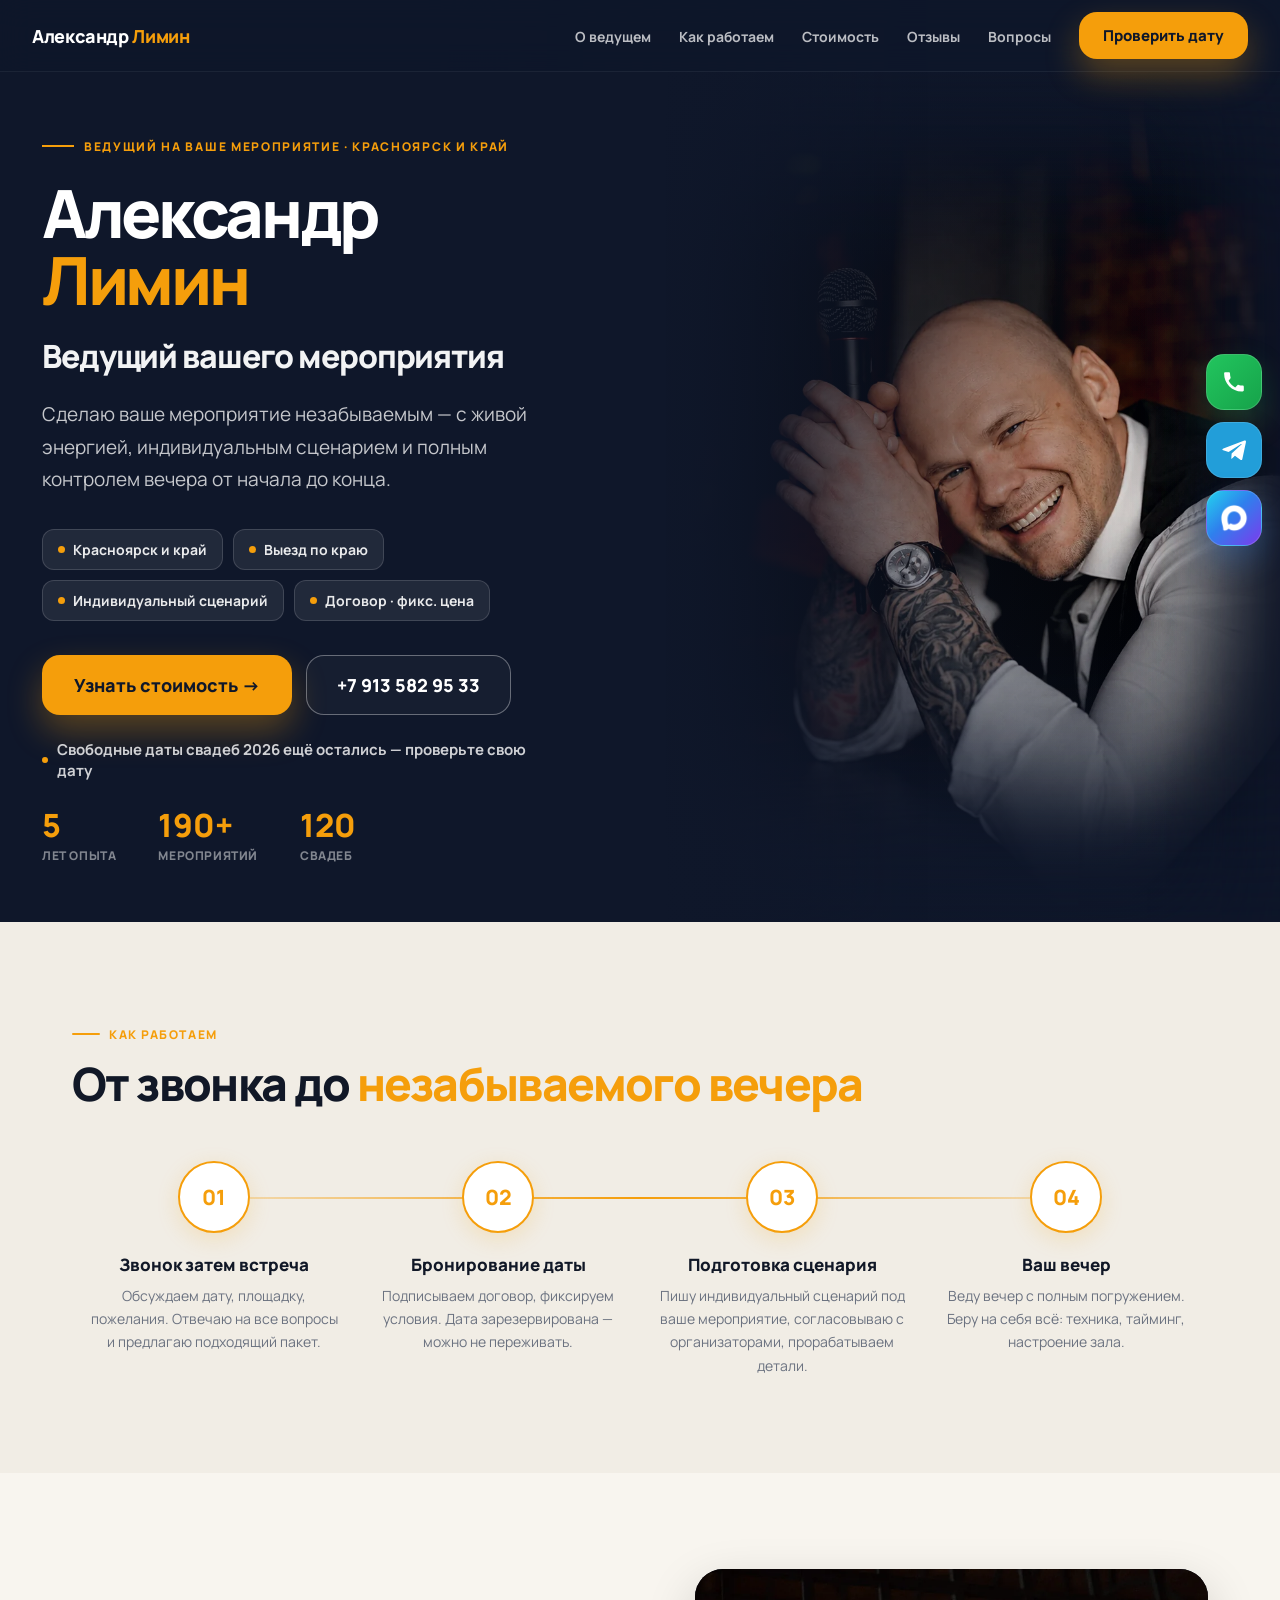
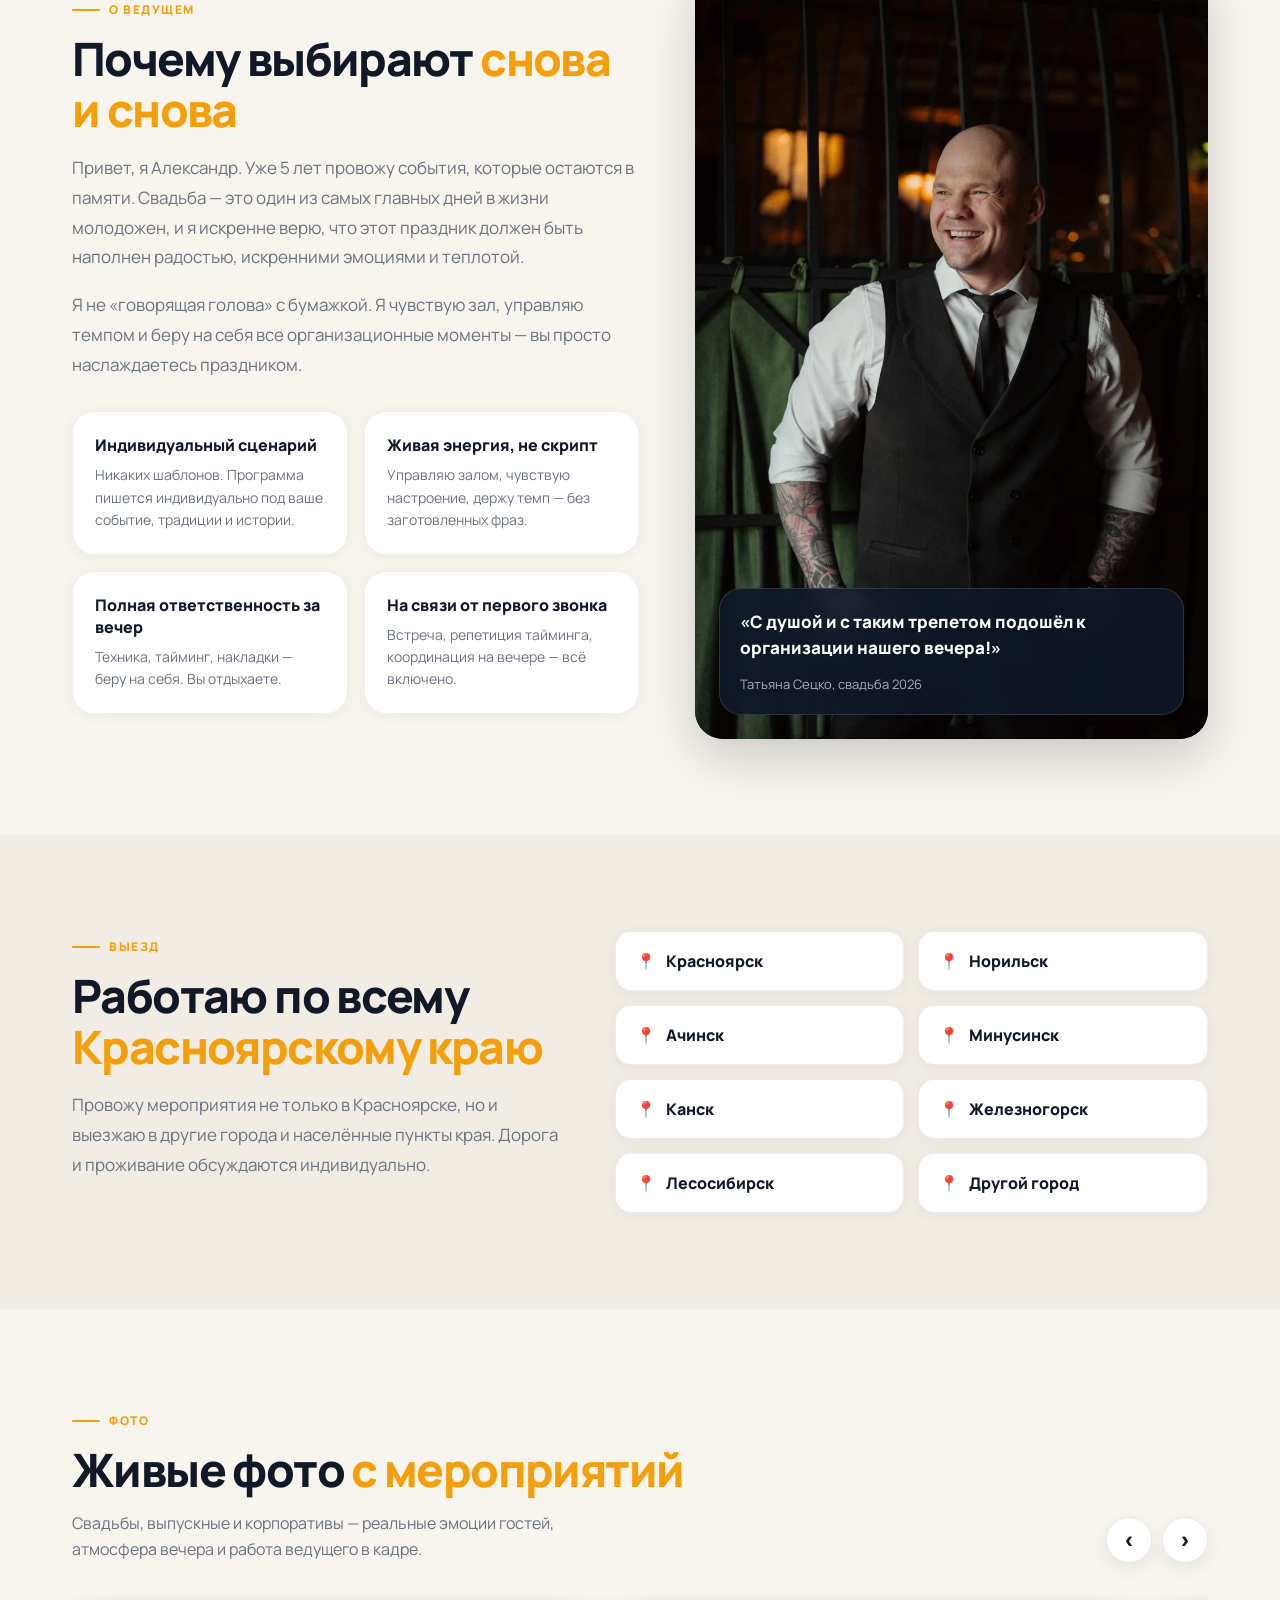
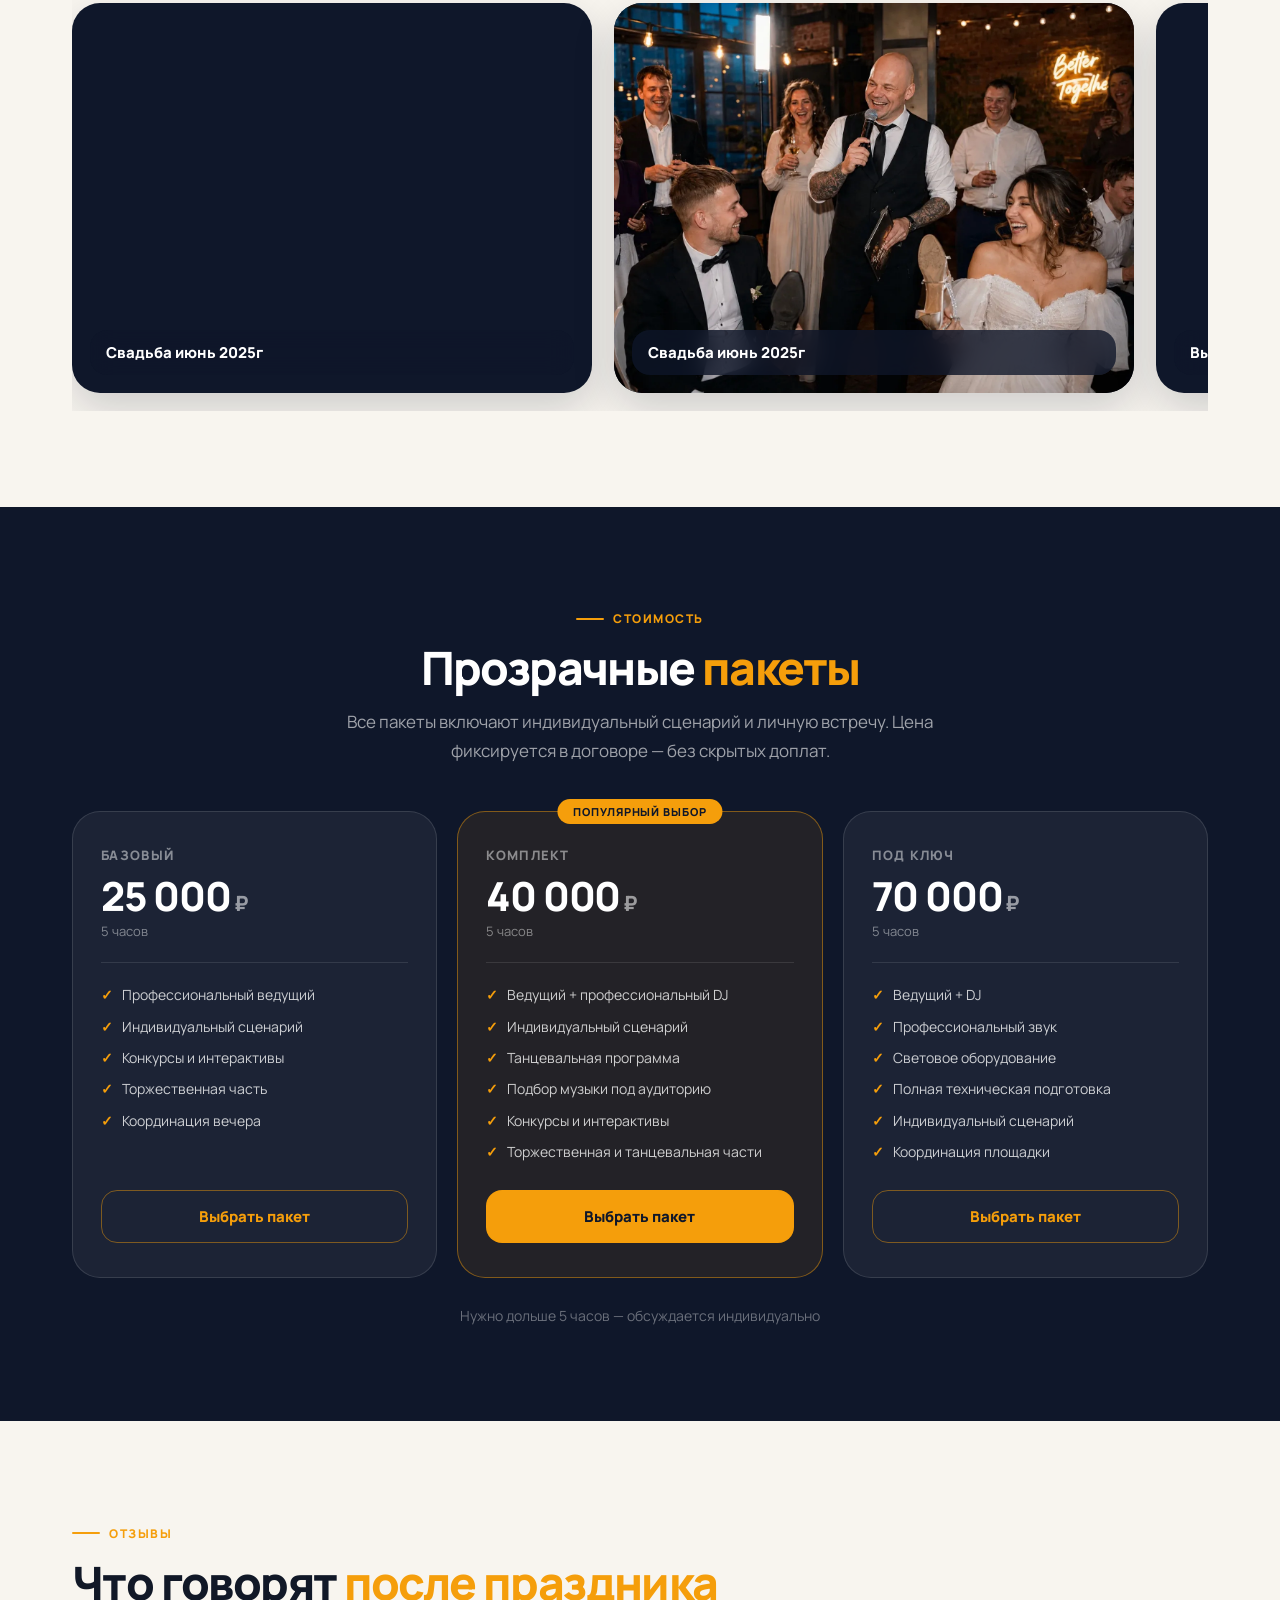
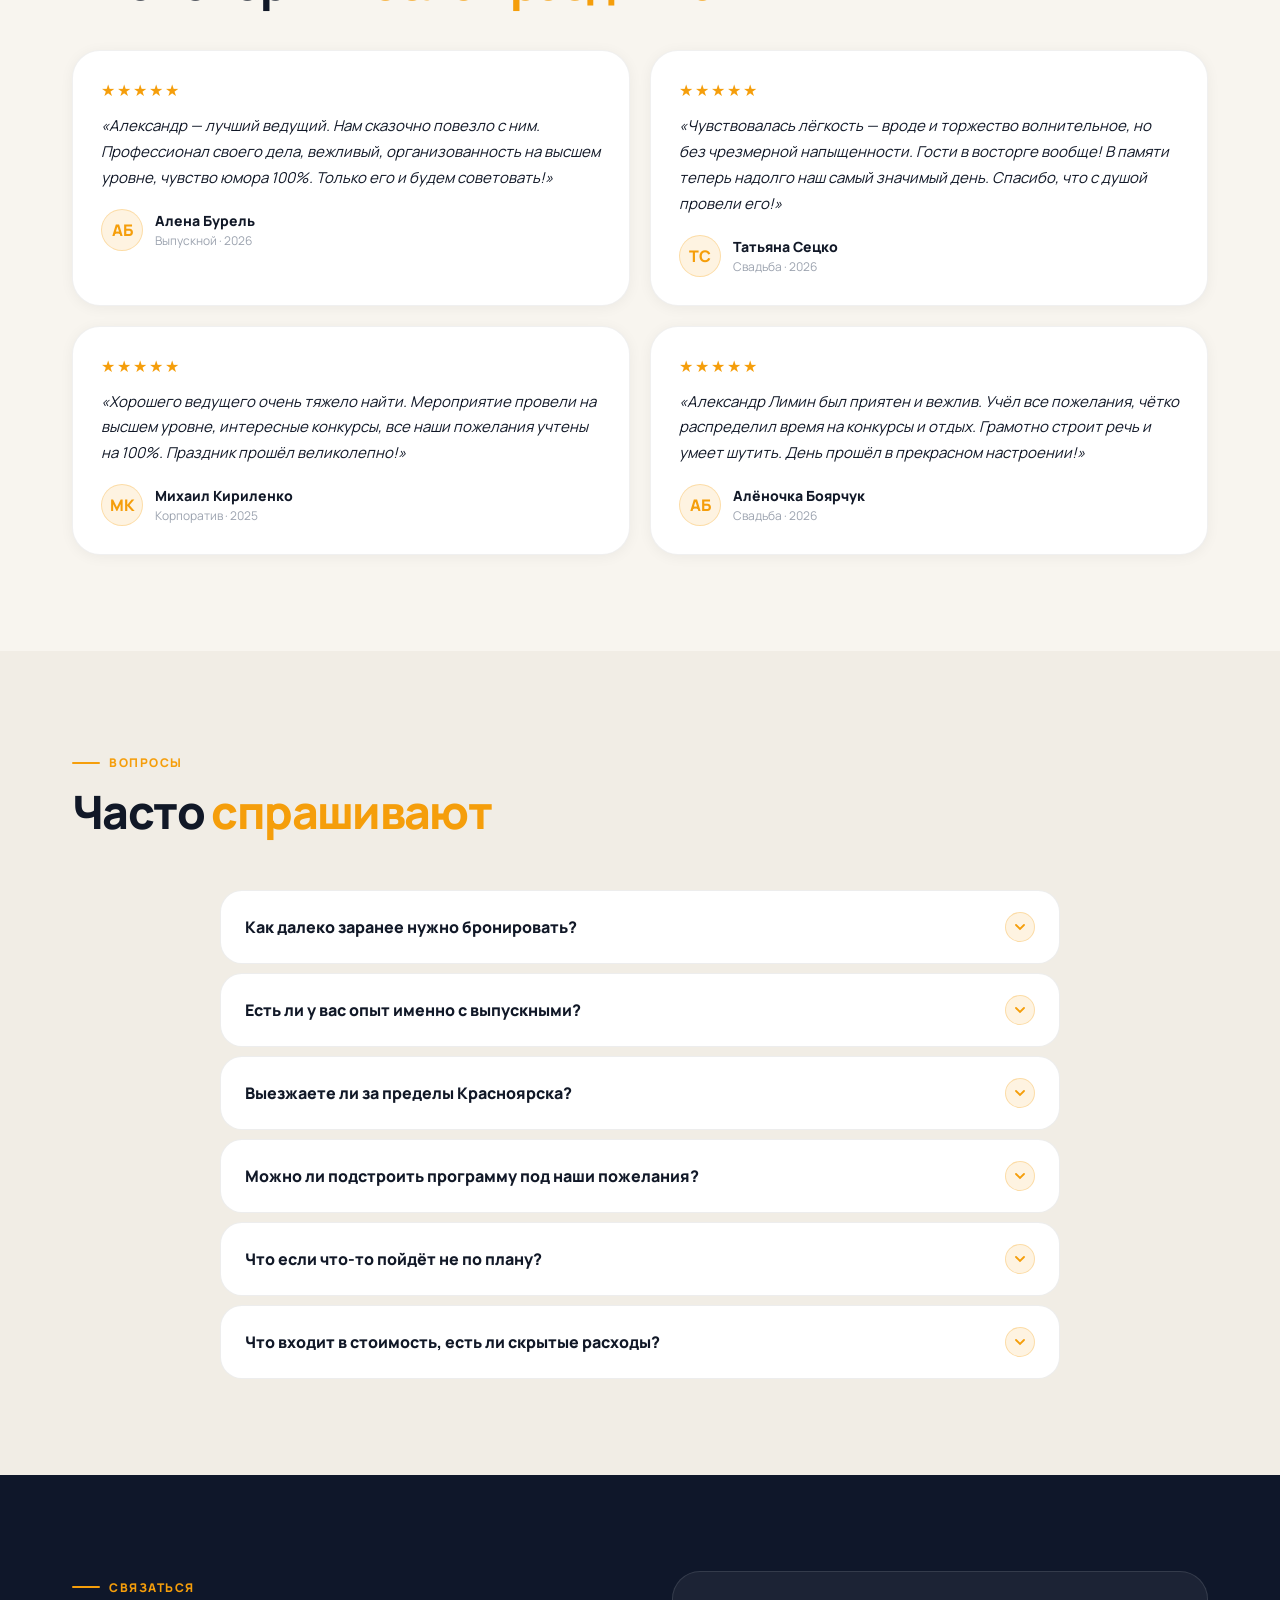
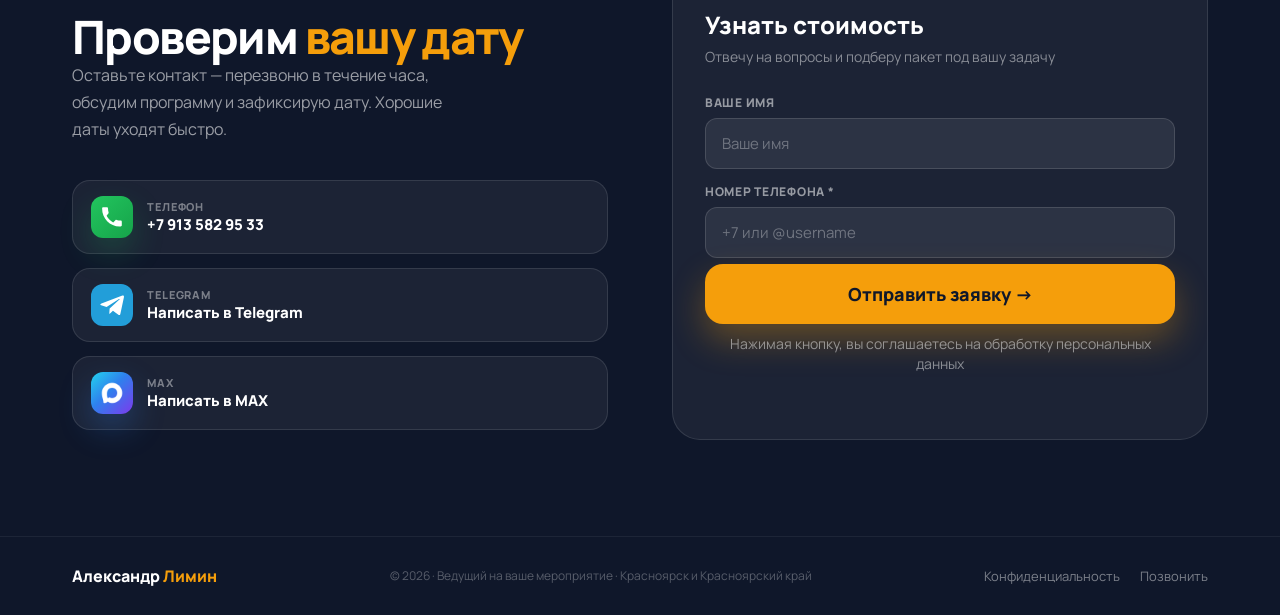
==== commit 5119cf15: "Add files via upload" ====
--- a/index.html
+++ b/index.html
@@ -827,6 +827,144 @@
   }
 }
 
+
+/* mobile/desktop contacts final polish */
+.contact-svg-phone path{fill:#ffffff!important}
+
+.sticky-contact-phone{
+  background:linear-gradient(135deg,#22c55e 0%, #16a34a 100%)!important;
+  border-color:rgba(255,255,255,.14)!important;
+}
+.mobile-contact-phone{
+  background:linear-gradient(135deg,#22c55e 0%, #16a34a 100%)!important;
+  color:#ffffff!important;
+}
+.contact-link-icon.icon-phone{
+  background:linear-gradient(135deg,#22c55e 0%, #16a34a 100%)!important;
+}
+
+/* MAX button should fill the whole area, like Telegram */
+.sticky-contact-max{
+  background:linear-gradient(135deg,#35c6ff 0%, #3d74ff 48%, #8a4dff 100%)!important;
+  border-color:rgba(255,255,255,.14)!important;
+}
+.mobile-contact-max{
+  background:linear-gradient(135deg,#35c6ff 0%, #3d74ff 48%, #8a4dff 100%)!important;
+  color:#ffffff!important;
+}
+.contact-link-icon.icon-max{
+  background:linear-gradient(135deg,#35c6ff 0%, #3d74ff 48%, #8a4dff 100%)!important;
+  border-radius:12px!important;
+  width:42px!important;
+  height:42px!important;
+  overflow:hidden!important;
+}
+
+/* icon itself without dark fields */
+.max-icon-img{
+  display:block!important;
+  object-fit:contain!important;
+  object-position:center center!important;
+  background:transparent!important;
+}
+
+/* desktop sticky icon */
+.sticky-contact-max .max-icon-img{
+  width:28px!important;
+  height:28px!important;
+  max-width:28px!important;
+  max-height:28px!important;
+  border-radius:0!important;
+  flex:0 0 28px!important;
+}
+
+/* mobile bottom bar icon */
+.mobile-contact-max .max-icon-img{
+  width:22px!important;
+  height:22px!important;
+  max-width:22px!important;
+  max-height:22px!important;
+  border-radius:0!important;
+  flex:0 0 22px!important;
+}
+
+/* contact block icon */
+.contact-link-icon.icon-max .max-icon-img{
+  width:24px!important;
+  height:24px!important;
+  max-width:24px!important;
+  max-height:24px!important;
+  border-radius:0!important;
+}
+
+/* keep TG and MAX labels aligned */
+.mobile-contact-btn{
+  gap:8px!important;
+}
+
+
+/* FINAL: MAX button is full branded gradient on desktop and mobile */
+.sticky-contact-max,
+.mobile-contact-max,
+.contact-link-icon.icon-max{
+  background:linear-gradient(135deg,#22D3EE 0%,#2F80ED 45%,#7C3AED 100%)!important;
+  color:#fff!important;
+  overflow:hidden!important;
+  border-color:rgba(255,255,255,.16)!important;
+  box-shadow:0 14px 32px rgba(47,128,237,.28)!important;
+}
+
+.sticky-contact-max{
+  padding:0!important;
+}
+
+.sticky-contact-max .max-icon-img,
+.mobile-contact-max .max-icon-img,
+.contact-link-icon.icon-max .max-icon-img{
+  display:block!important;
+  object-fit:contain!important;
+  object-position:center!important;
+  background:transparent!important;
+  border-radius:0!important;
+  max-width:none!important;
+  max-height:none!important;
+  flex:0 0 auto!important;
+}
+
+.sticky-contact-max .max-icon-img{
+  width:30px!important;
+  height:30px!important;
+}
+
+.mobile-contact-max .max-icon-img{
+  width:22px!important;
+  height:22px!important;
+}
+
+.contact-link-icon.icon-max{
+  width:42px!important;
+  height:42px!important;
+  border-radius:12px!important;
+}
+
+.contact-link-icon.icon-max .max-icon-img{
+  width:24px!important;
+  height:24px!important;
+}
+
+/* FINAL: call button green and familiar */
+.sticky-contact-phone,
+.mobile-contact-phone,
+.contact-link-icon.icon-phone{
+  background:linear-gradient(135deg,#22C55E 0%,#16A34A 100%)!important;
+  color:#fff!important;
+  border-color:rgba(255,255,255,.16)!important;
+  box-shadow:0 14px 32px rgba(34,197,94,.22)!important;
+}
+.contact-svg-phone path{
+  fill:#fff!important;
+}
+
 </style>
 </head>
 <body>
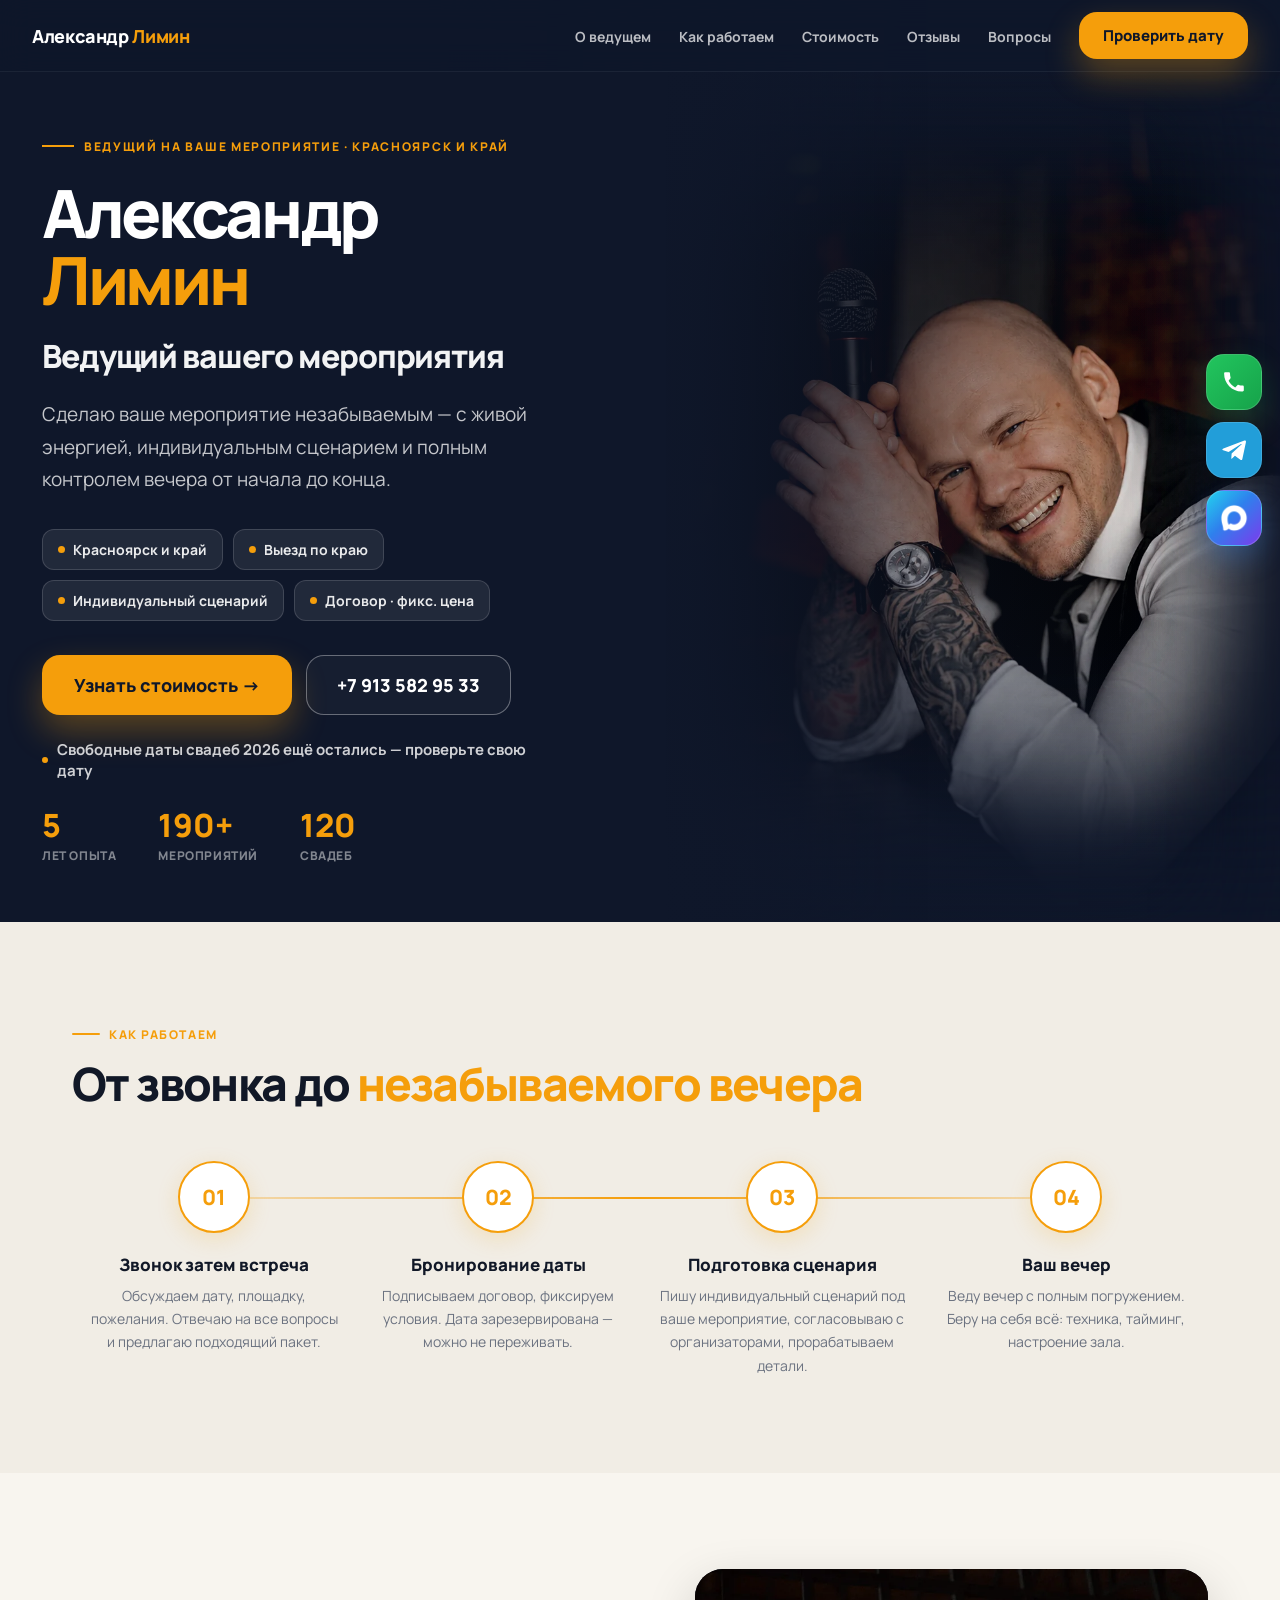
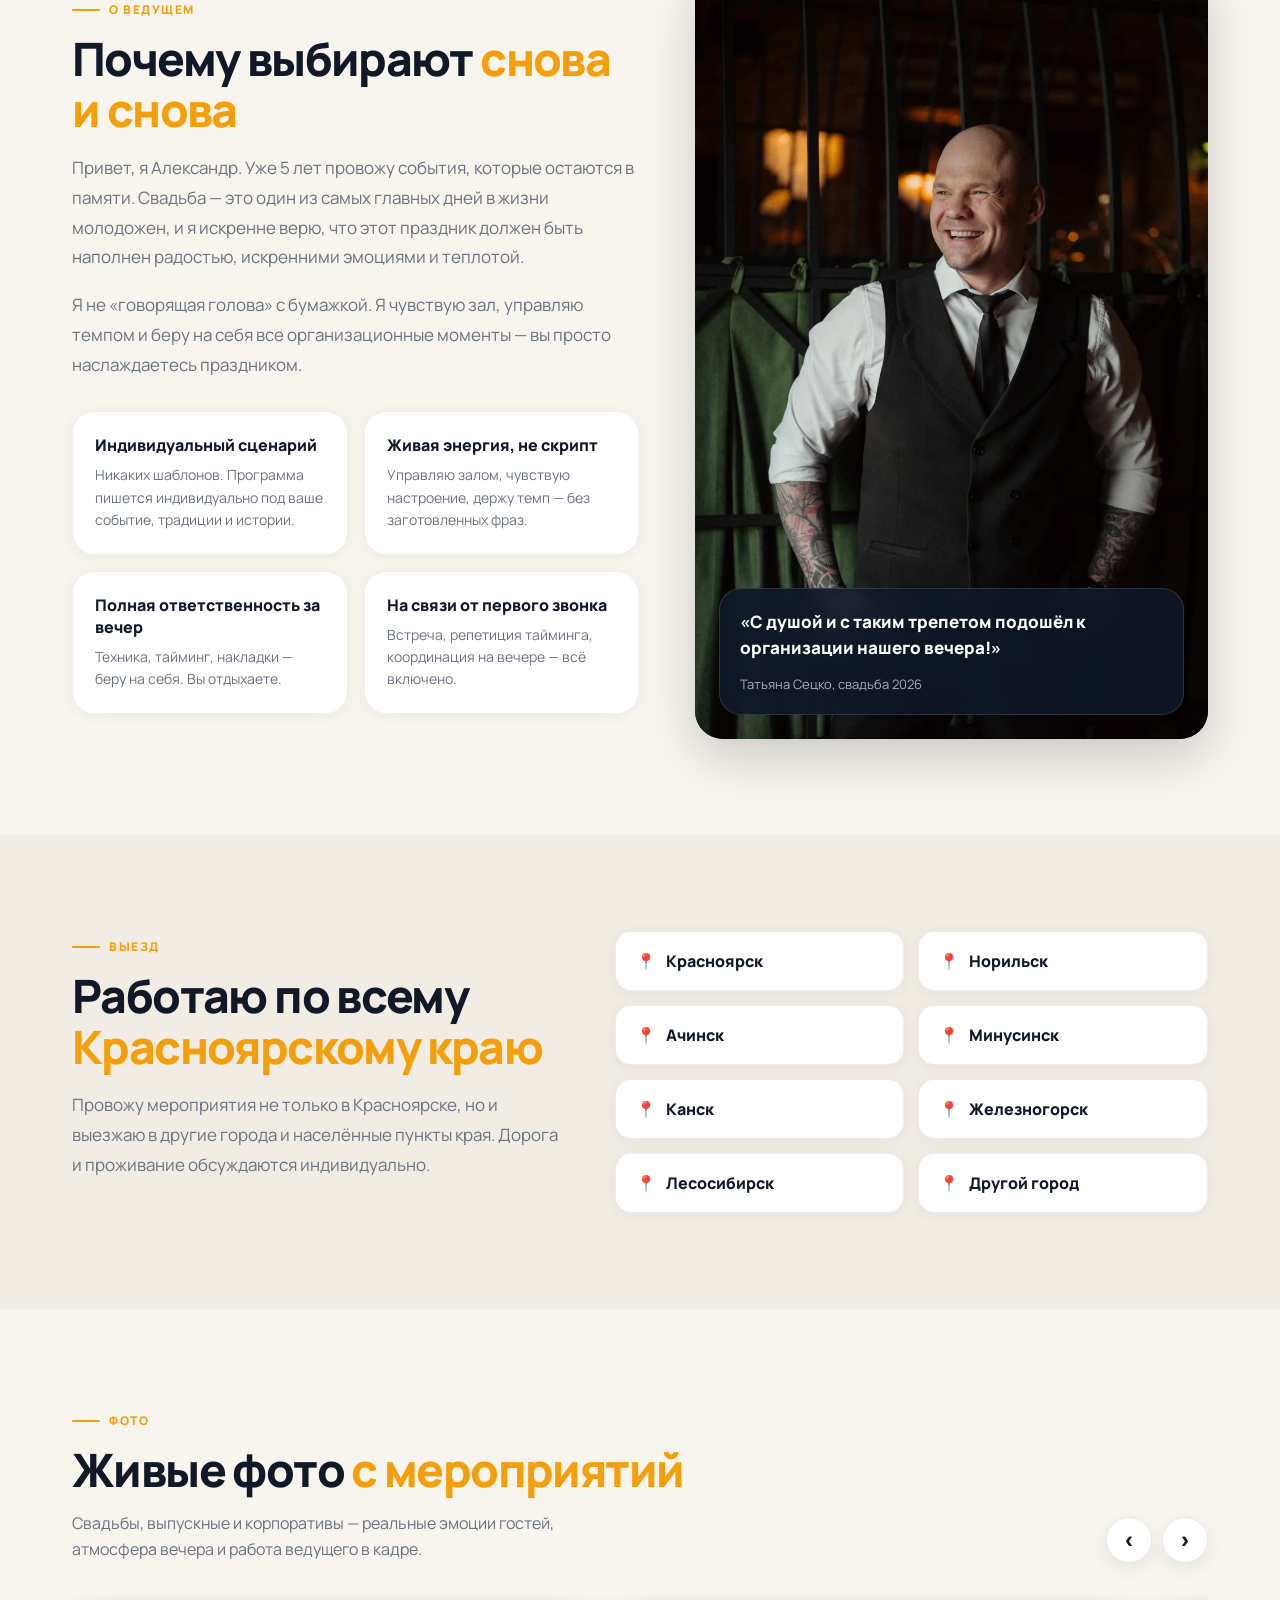
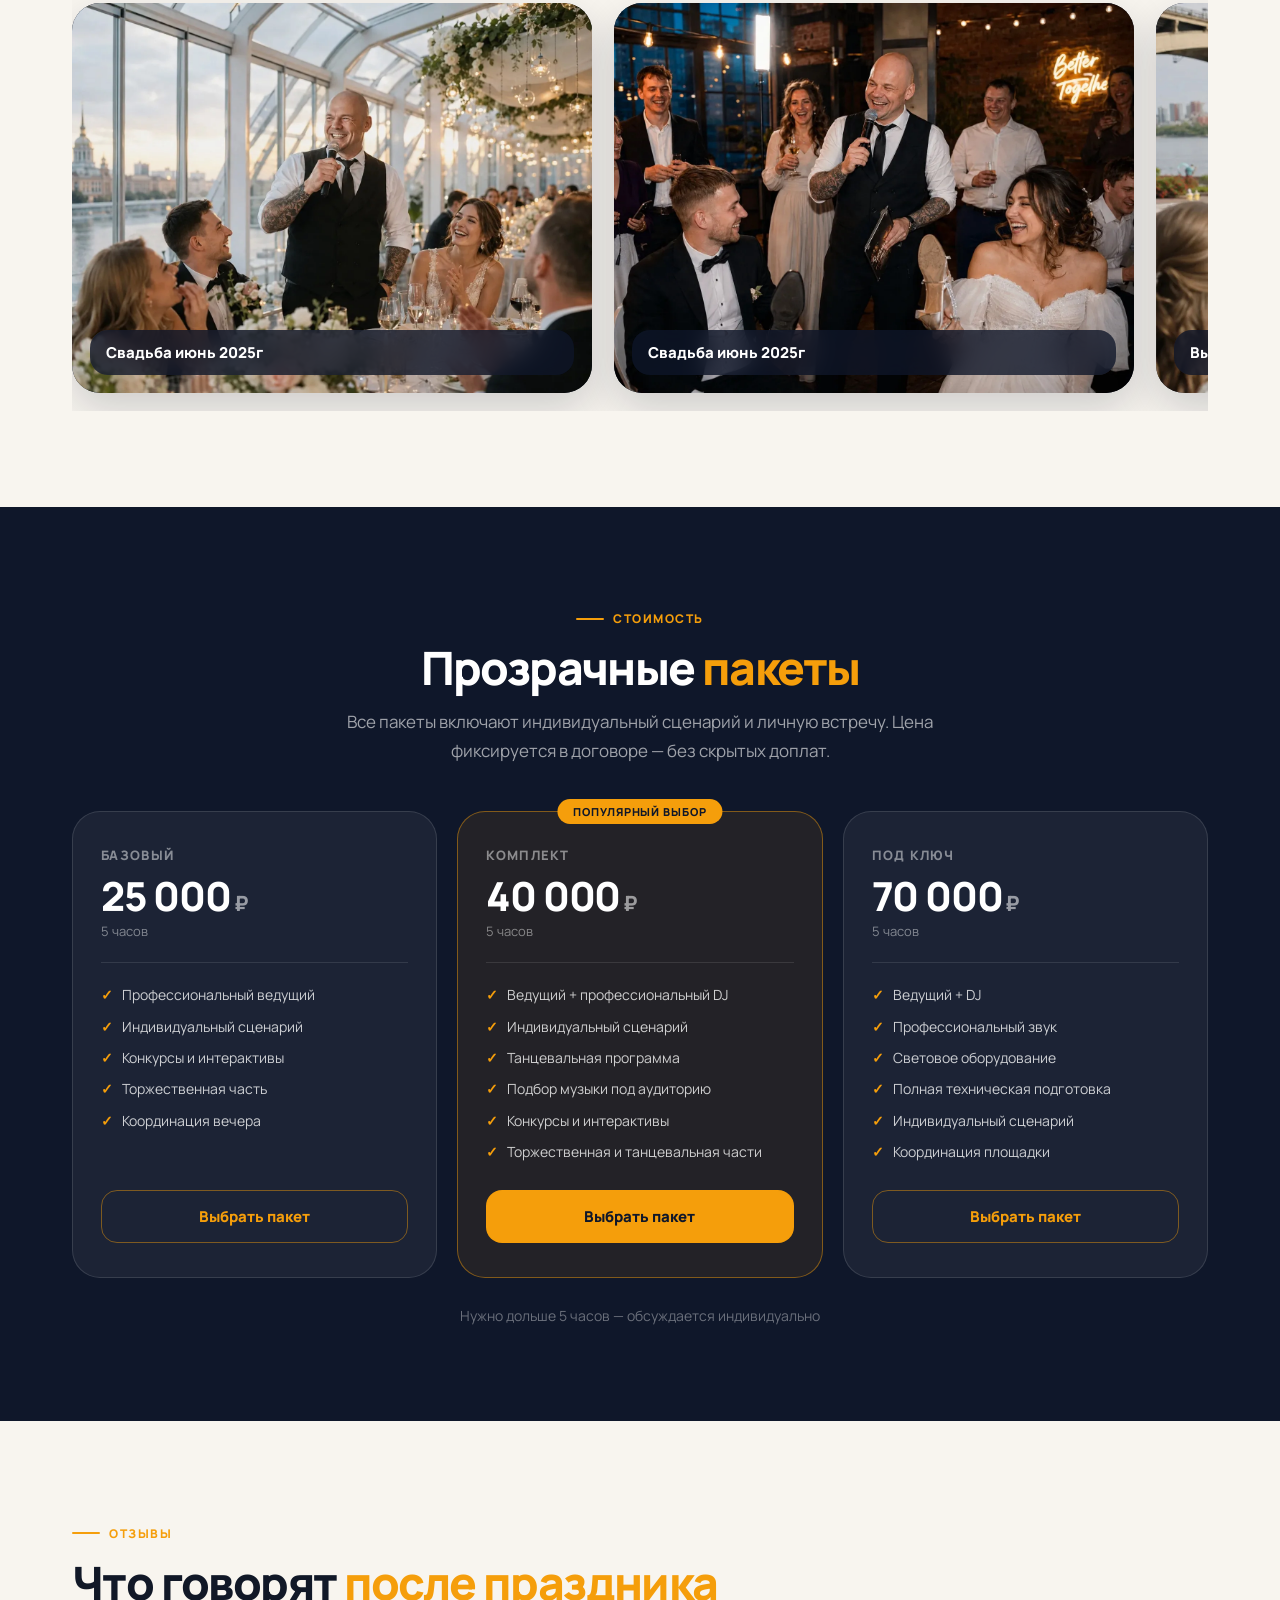
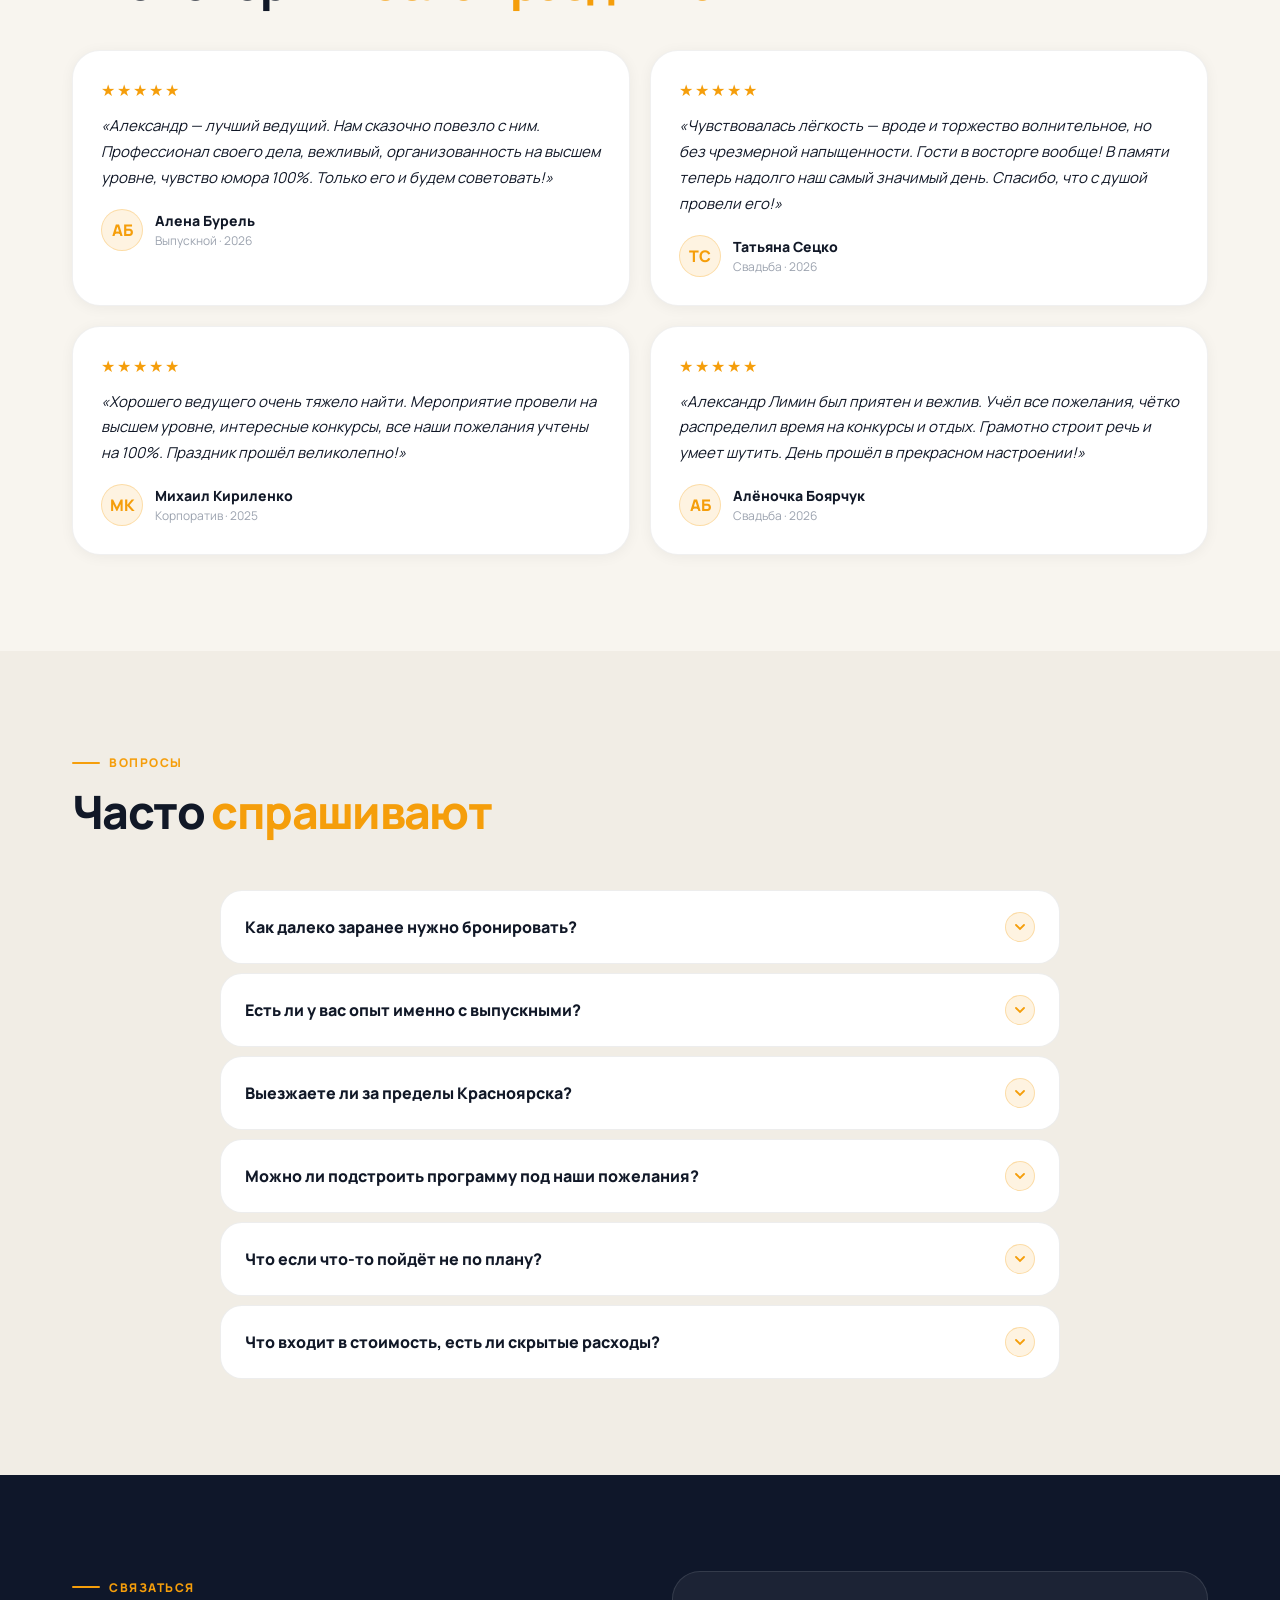
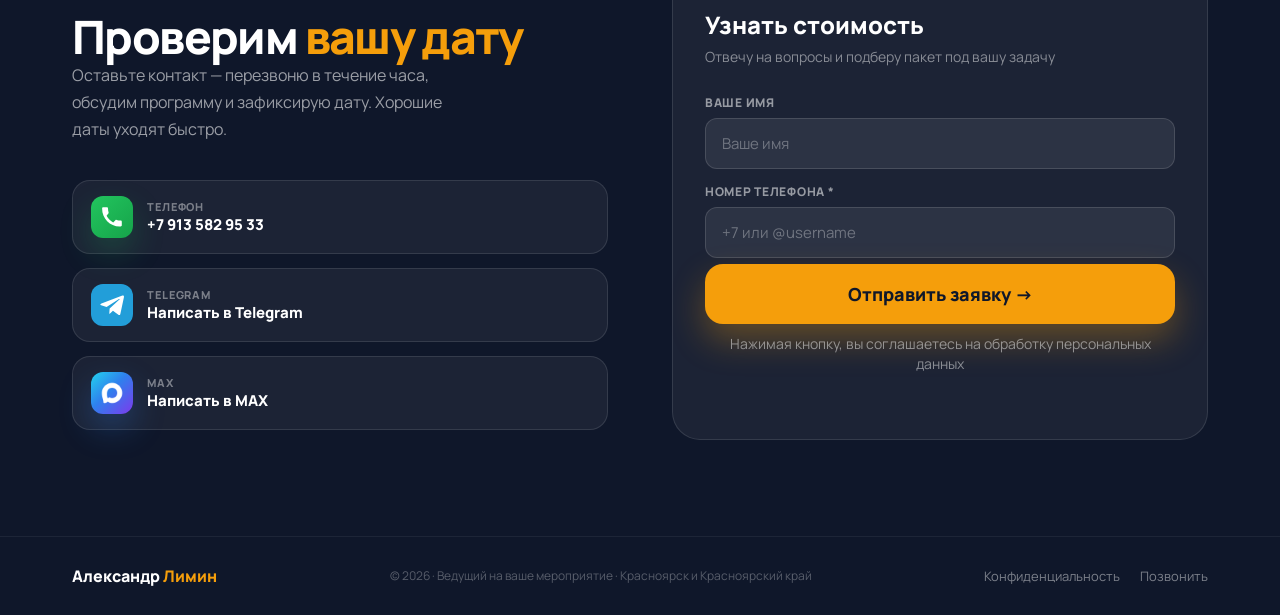
==== commit 9a89cad1: "Add files via upload" ====
--- a/index.html
+++ b/index.html
@@ -965,6 +965,46 @@
   fill:#fff!important;
 }
 
+
+/* FINAL OVERRIDE: mobile MAX button full brand color */
+@media(max-width:860px){
+  .mobile-contact-bar a.mobile-contact-btn.mobile-contact-max,
+  .mobile-contact-bar .mobile-contact-btn.mobile-contact-max,
+  a.mobile-contact-btn.mobile-contact-max{
+    background:#2F80ED!important;
+    background-image:linear-gradient(135deg,#22D3EE 0%,#2F80ED 45%,#7C3AED 100%)!important;
+    color:#ffffff!important;
+    border-color:rgba(255,255,255,.18)!important;
+    box-shadow:0 10px 24px rgba(47,128,237,.34)!important;
+    overflow:hidden!important;
+  }
+
+  .mobile-contact-bar a.mobile-contact-btn.mobile-contact-max .max-icon-img,
+  .mobile-contact-bar .mobile-contact-btn.mobile-contact-max .max-icon-img,
+  a.mobile-contact-btn.mobile-contact-max .max-icon-img{
+    width:22px!important;
+    height:22px!important;
+    max-width:22px!important;
+    max-height:22px!important;
+    object-fit:contain!important;
+    object-position:center!important;
+    background:transparent!important;
+    border-radius:0!important;
+    flex:0 0 22px!important;
+  }
+}
+
+/* FINAL OVERRIDE: desktop MAX button full brand color */
+.sticky-contacts a.sticky-contact-btn.sticky-contact-max,
+a.sticky-contact-btn.sticky-contact-max{
+  background:#2F80ED!important;
+  background-image:linear-gradient(135deg,#22D3EE 0%,#2F80ED 45%,#7C3AED 100%)!important;
+  color:#ffffff!important;
+  border-color:rgba(255,255,255,.18)!important;
+  box-shadow:0 12px 28px rgba(47,128,237,.30)!important;
+  overflow:hidden!important;
+}
+
 </style>
 </head>
 <body>
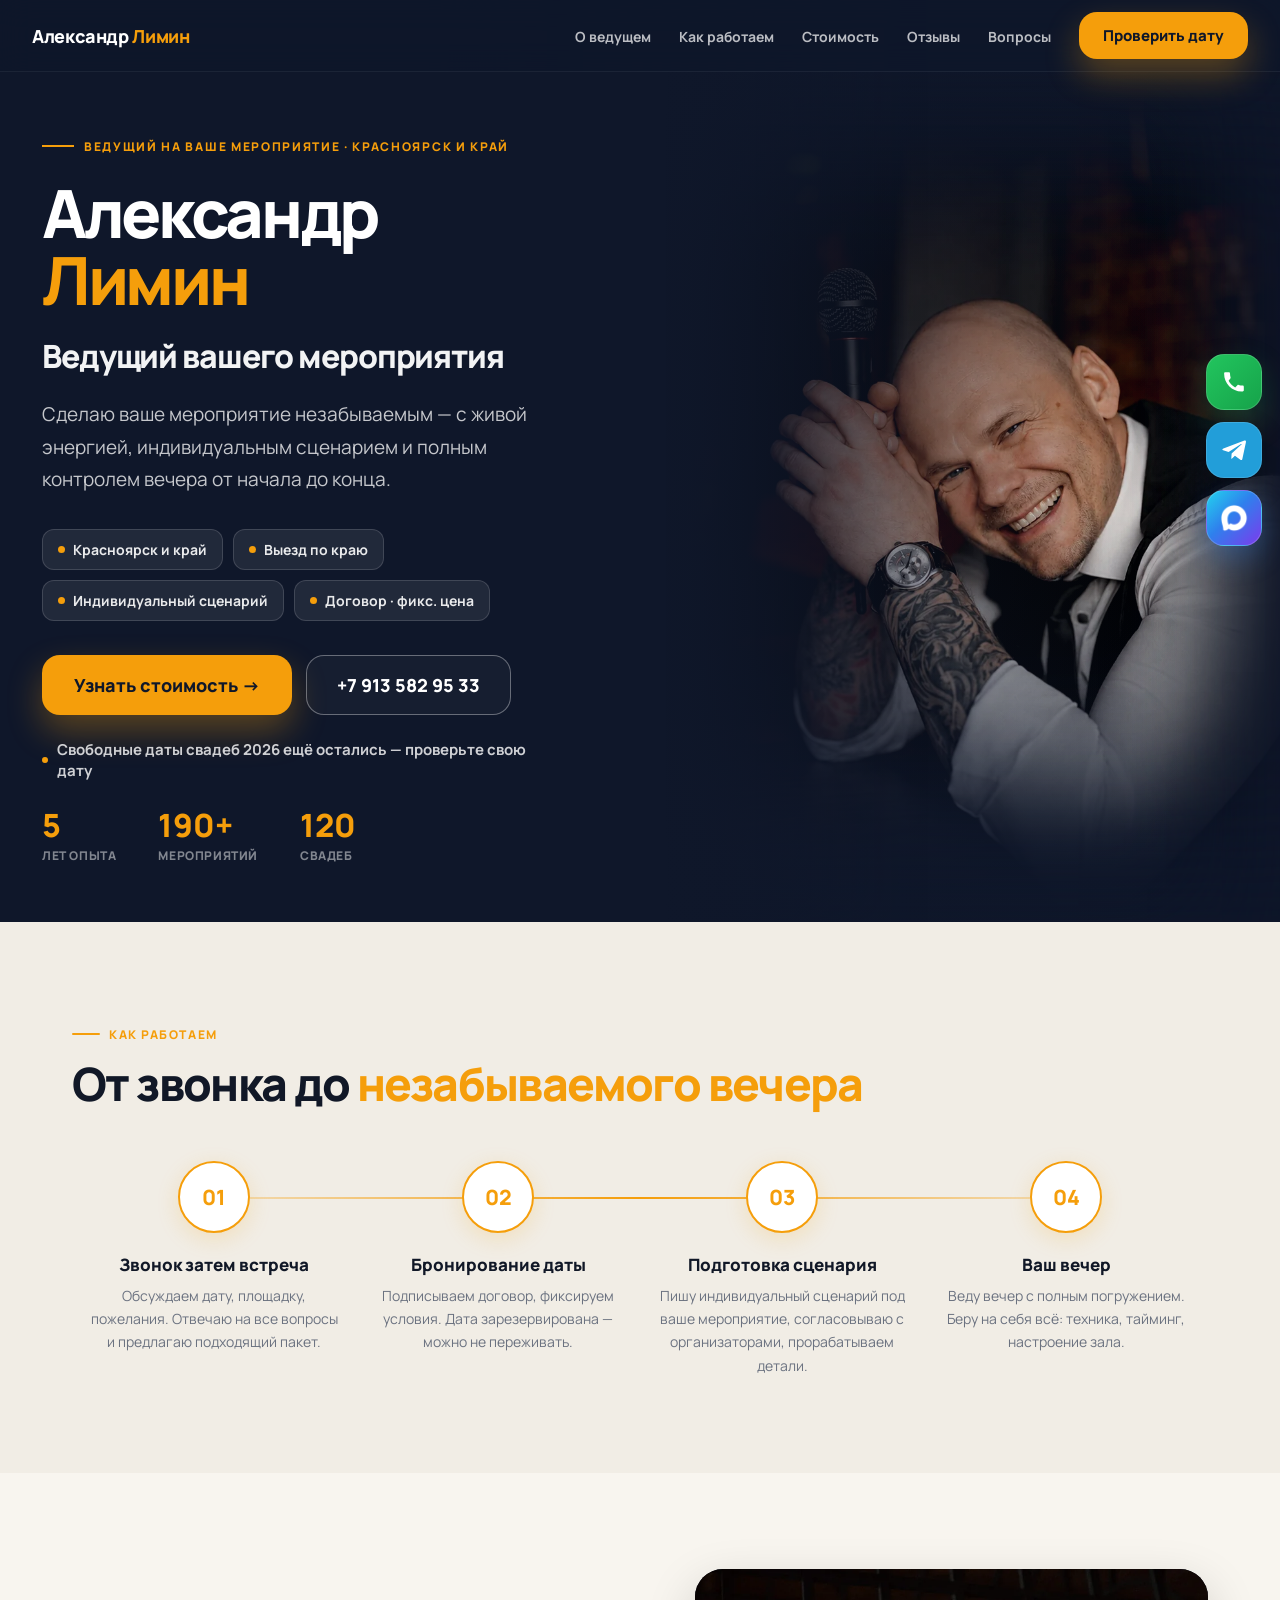
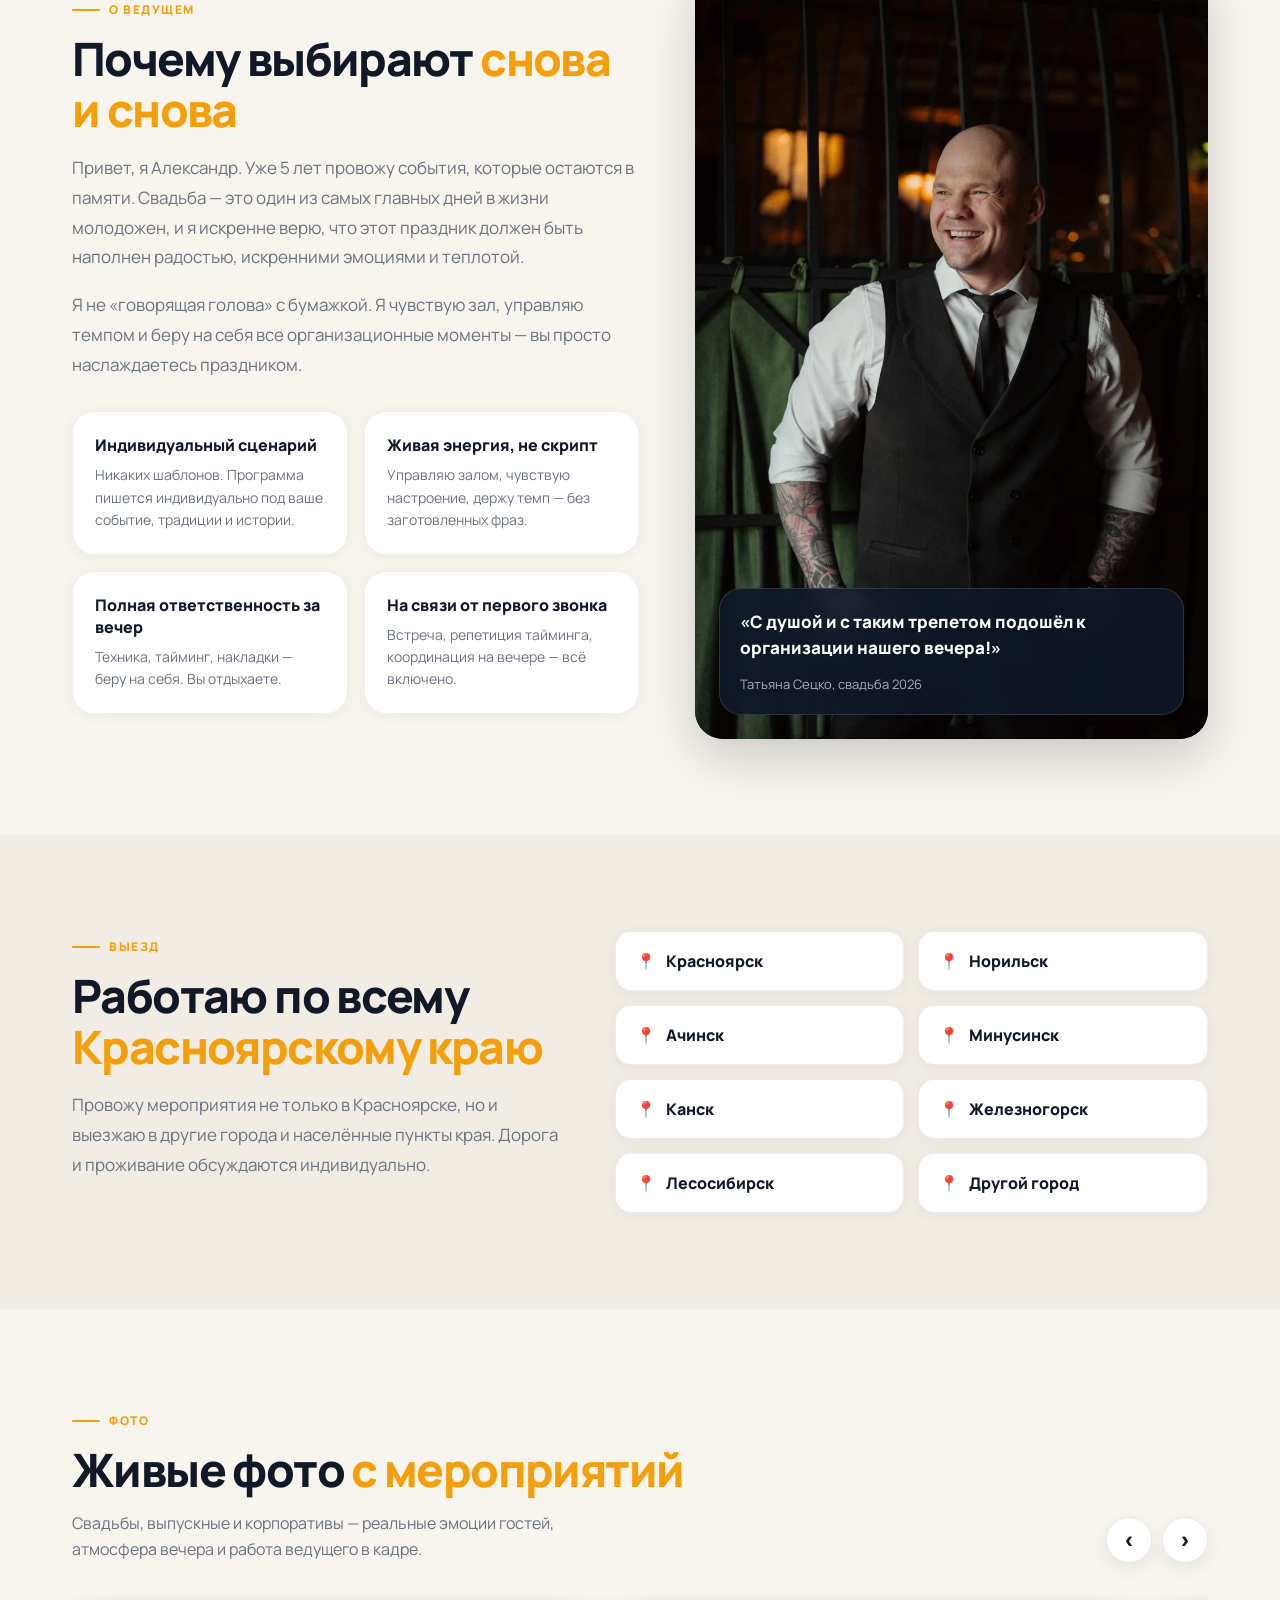
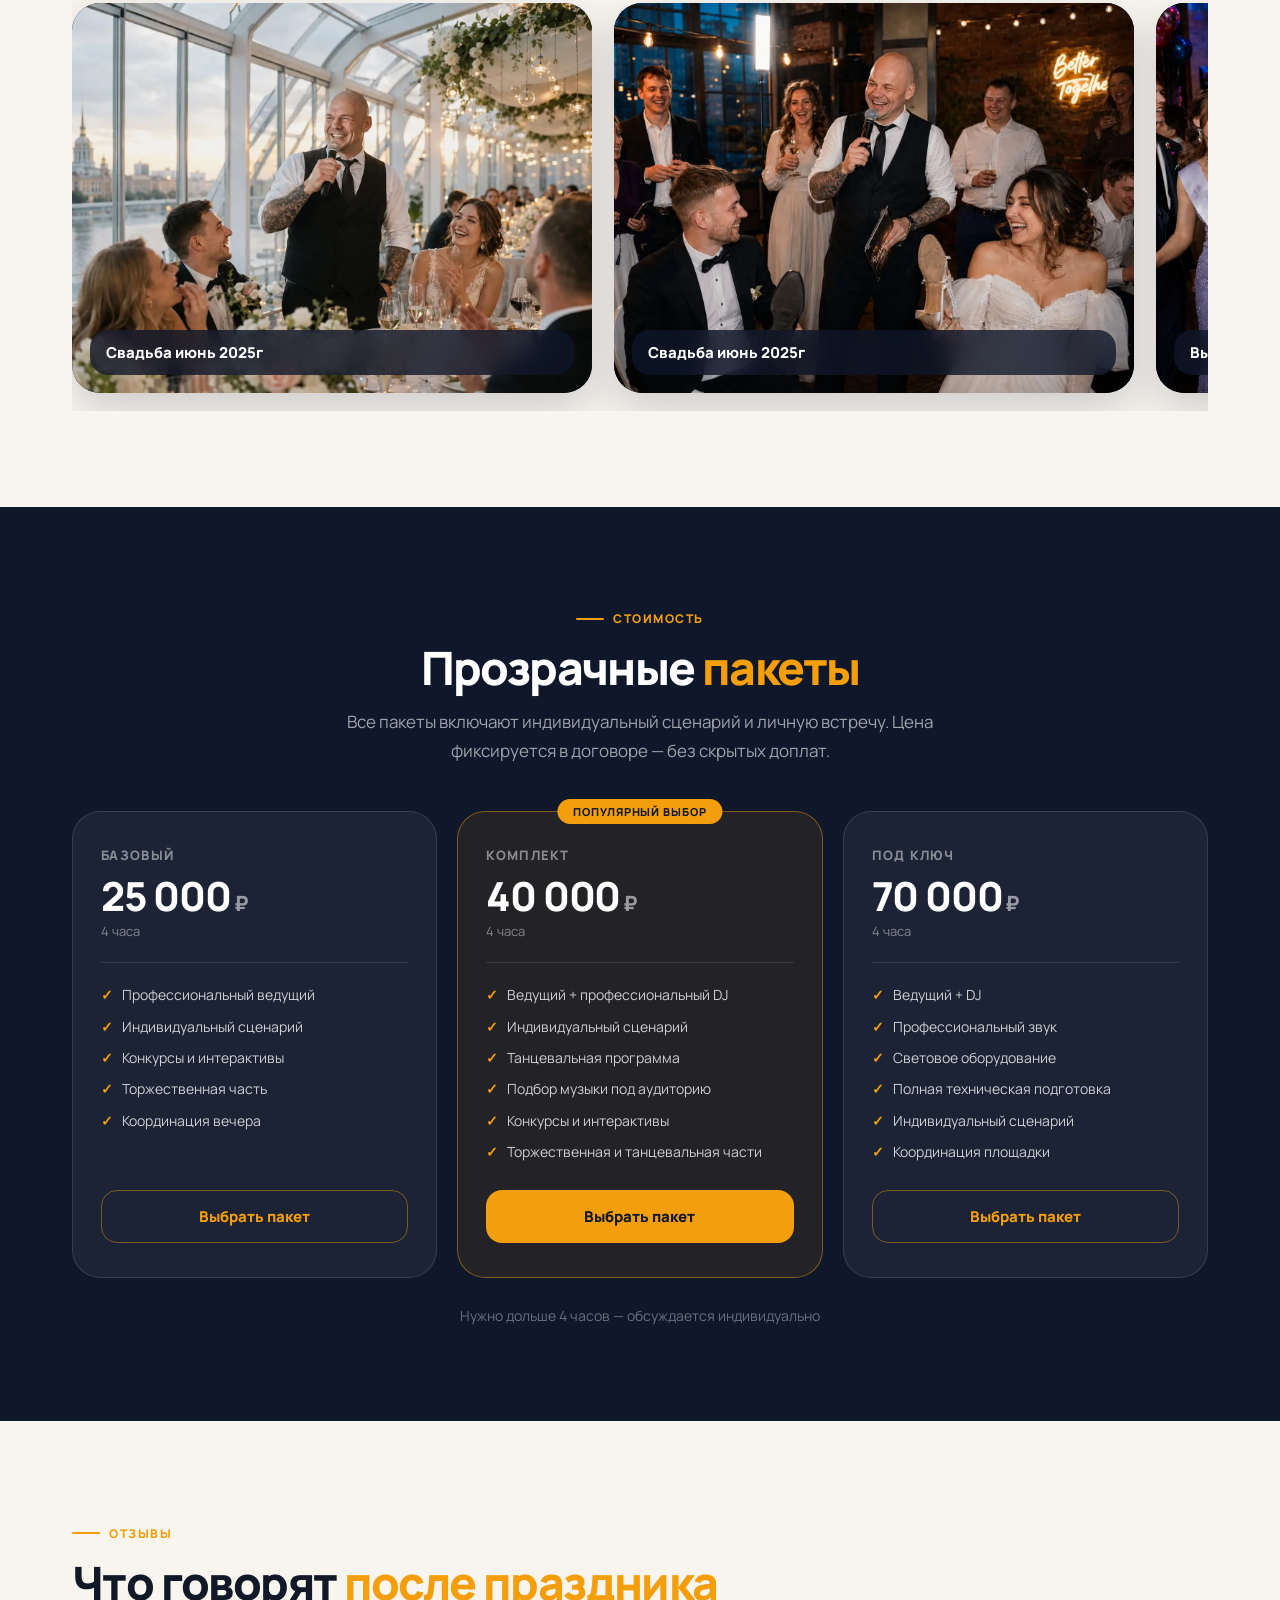
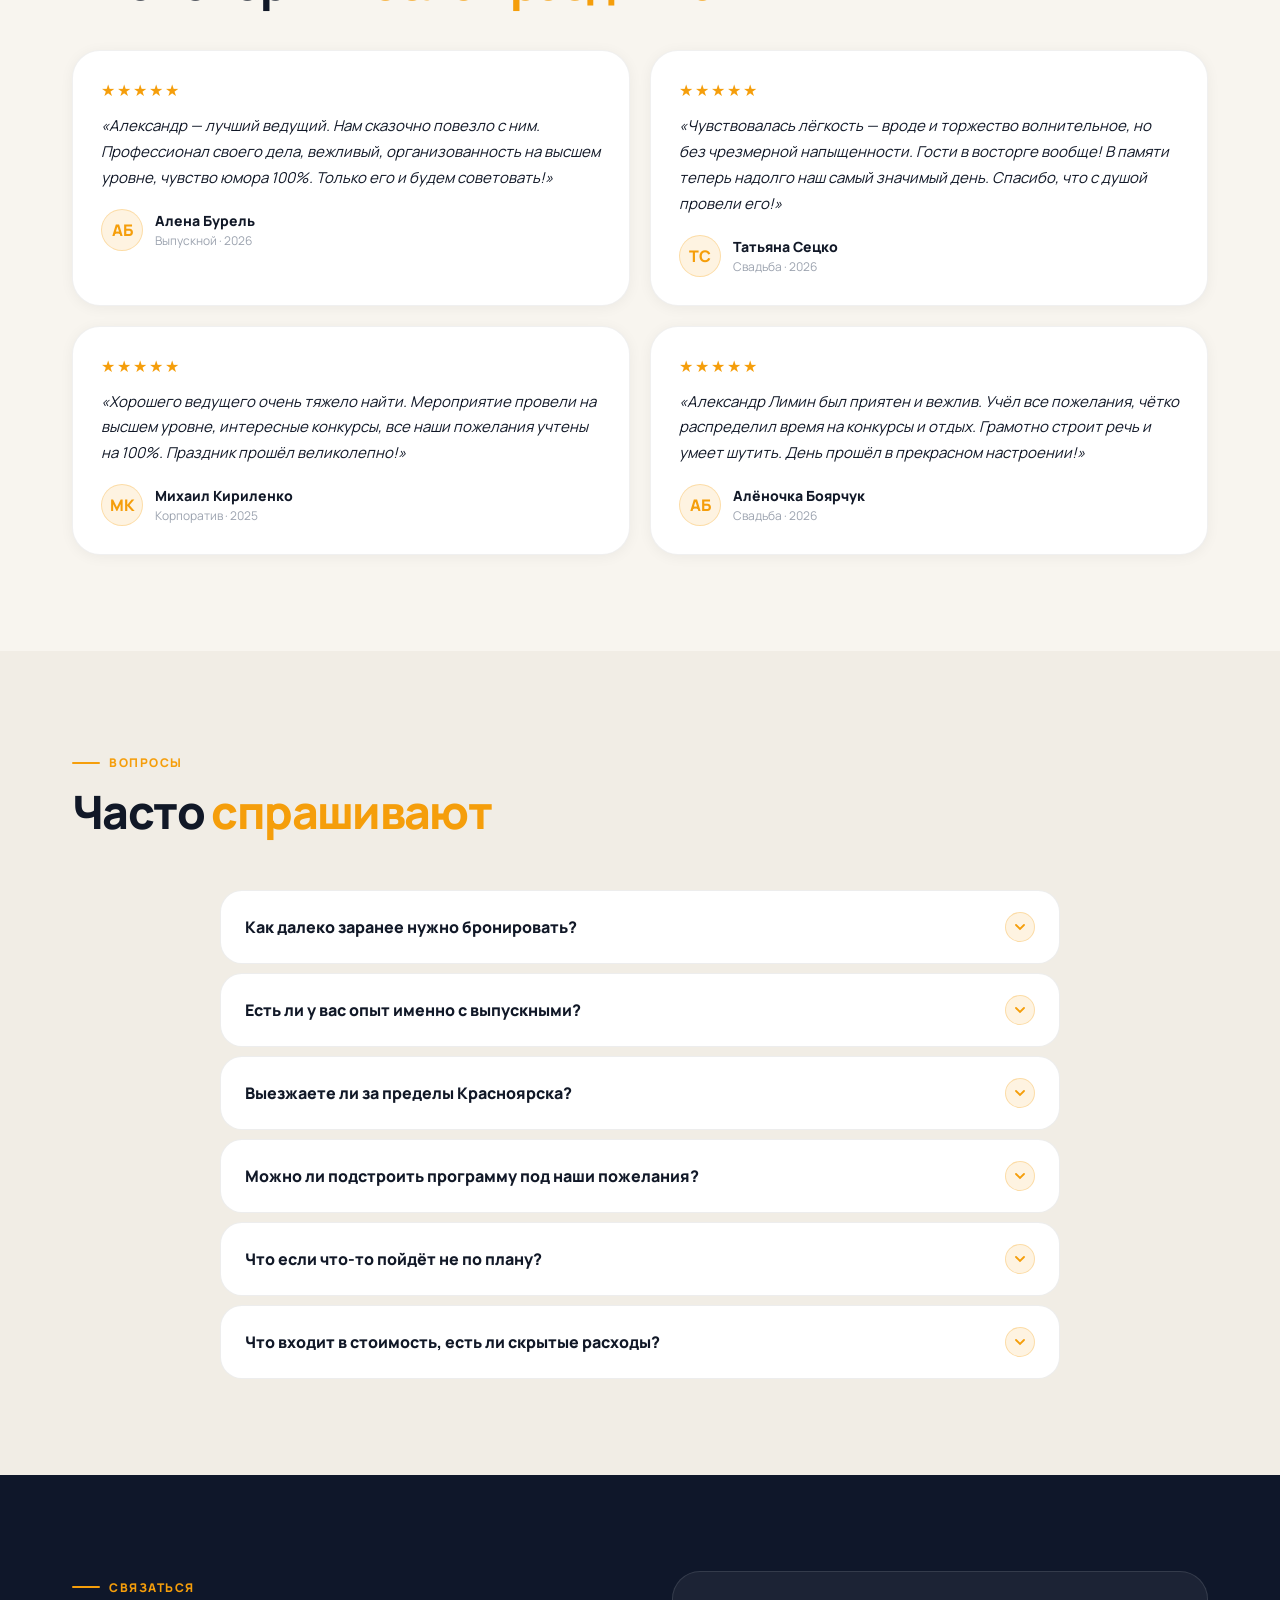
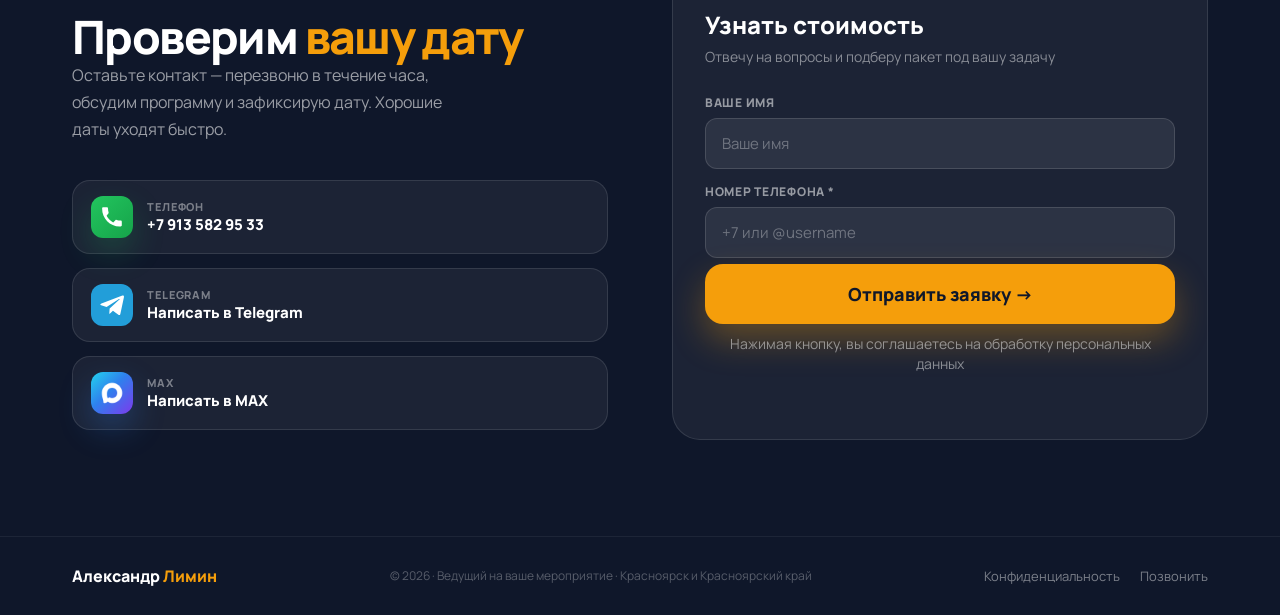
==== commit 0637df74: "Add files via upload" ====
--- a/index.html
+++ b/index.html
@@ -1072,10 +1072,10 @@
 
 
 <section id="pricing"><div class="container"><div class="pricing-head sr"><div class="section-tag" style="justify-content:center">Стоимость</div><h2 class="h2">Прозрачные <em>пакеты</em></h2><p class="price-sub">Все пакеты включают индивидуальный сценарий и личную встречу. Цена фиксируется в договоре — без скрытых доплат.</p></div><div class="pricing-panel">
-<div class="price-card sr"><div class="price-tier">Базовый</div><div class="price-amount">25 000<span> ₽</span></div><div class="price-note">5 часов</div><div class="price-divider"></div><ul class="price-features"><li>Профессиональный ведущий</li><li>Индивидуальный сценарий</li><li>Конкурсы и интерактивы</li><li>Торжественная часть</li><li>Координация вечера</li></ul><a href="#contact" class="btn-price">Выбрать пакет</a></div>
-<div class="price-card popular sr sr-d1"><div class="popular-badge">Популярный выбор</div><div class="price-tier">Комплект</div><div class="price-amount">40 000<span> ₽</span></div><div class="price-note">5 часов</div><div class="price-divider"></div><ul class="price-features"><li>Ведущий + профессиональный DJ</li><li>Индивидуальный сценарий</li><li>Танцевальная программа</li><li>Подбор музыки под аудиторию</li><li>Конкурсы и интерактивы</li><li>Торжественная и танцевальная части</li></ul><a href="#contact" class="btn-price">Выбрать пакет</a></div>
-<div class="price-card sr sr-d2"><div class="price-tier">Под ключ</div><div class="price-amount">70 000<span> ₽</span></div><div class="price-note">5 часов</div><div class="price-divider"></div><ul class="price-features"><li>Ведущий + DJ</li><li>Профессиональный звук</li><li>Световое оборудование</li><li>Полная техническая подготовка</li><li>Индивидуальный сценарий</li><li>Координация площадки</li></ul><a href="#contact" class="btn-price">Выбрать пакет</a></div>
-</div><p class="pricing-note">Нужно дольше 5 часов — обсуждается индивидуально</p></div></section>
+<div class="price-card sr"><div class="price-tier">Базовый</div><div class="price-amount">25 000<span> ₽</span></div><div class="price-note">4 часа</div><div class="price-divider"></div><ul class="price-features"><li>Профессиональный ведущий</li><li>Индивидуальный сценарий</li><li>Конкурсы и интерактивы</li><li>Торжественная часть</li><li>Координация вечера</li></ul><a href="#contact" class="btn-price">Выбрать пакет</a></div>
+<div class="price-card popular sr sr-d1"><div class="popular-badge">Популярный выбор</div><div class="price-tier">Комплект</div><div class="price-amount">40 000<span> ₽</span></div><div class="price-note">4 часа</div><div class="price-divider"></div><ul class="price-features"><li>Ведущий + профессиональный DJ</li><li>Индивидуальный сценарий</li><li>Танцевальная программа</li><li>Подбор музыки под аудиторию</li><li>Конкурсы и интерактивы</li><li>Торжественная и танцевальная части</li></ul><a href="#contact" class="btn-price">Выбрать пакет</a></div>
+<div class="price-card sr sr-d2"><div class="price-tier">Под ключ</div><div class="price-amount">70 000<span> ₽</span></div><div class="price-note">4 часа</div><div class="price-divider"></div><ul class="price-features"><li>Ведущий + DJ</li><li>Профессиональный звук</li><li>Световое оборудование</li><li>Полная техническая подготовка</li><li>Индивидуальный сценарий</li><li>Координация площадки</li></ul><a href="#contact" class="btn-price">Выбрать пакет</a></div>
+</div><p class="pricing-note">Нужно дольше 4 часов — обсуждается индивидуально</p></div></section>
 
 <section id="reviews"><div class="container"><div class="section-tag sr">Отзывы</div><h2 class="h2 sr sr-d1">Что говорят <em>после праздника</em></h2><div class="reviews-grid">
 <div class="review-card sr"><div class="review-stars">★★★★★</div><p class="review-text">«Александр — лучший ведущий. Нам сказочно повезло с ним. Профессионал своего дела, вежливый, организованность на высшем уровне, чувство юмора 100%. Только его и будем советовать!»</p><div class="review-footer"><div class="review-avatar">АБ</div><div><div class="review-name">Алена Бурель</div><div class="review-meta">Выпускной · 2026</div></div></div></div>
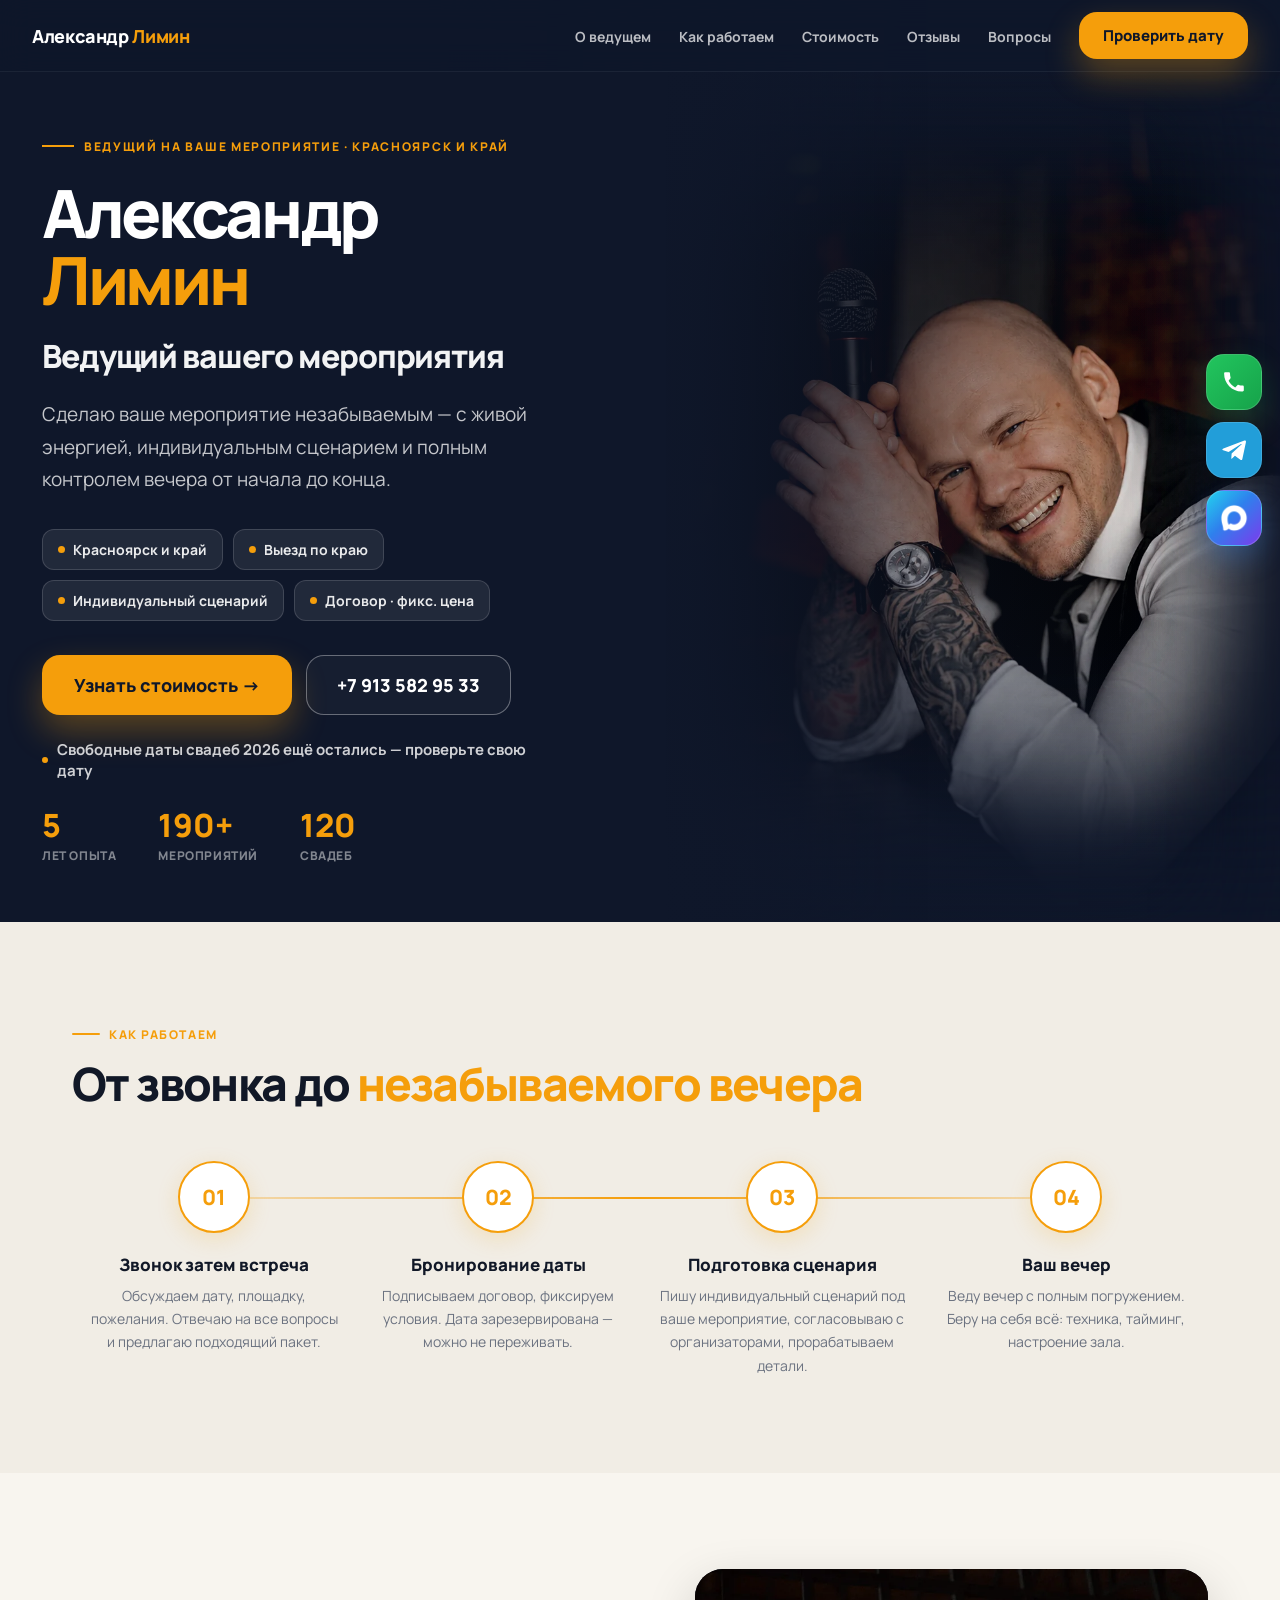
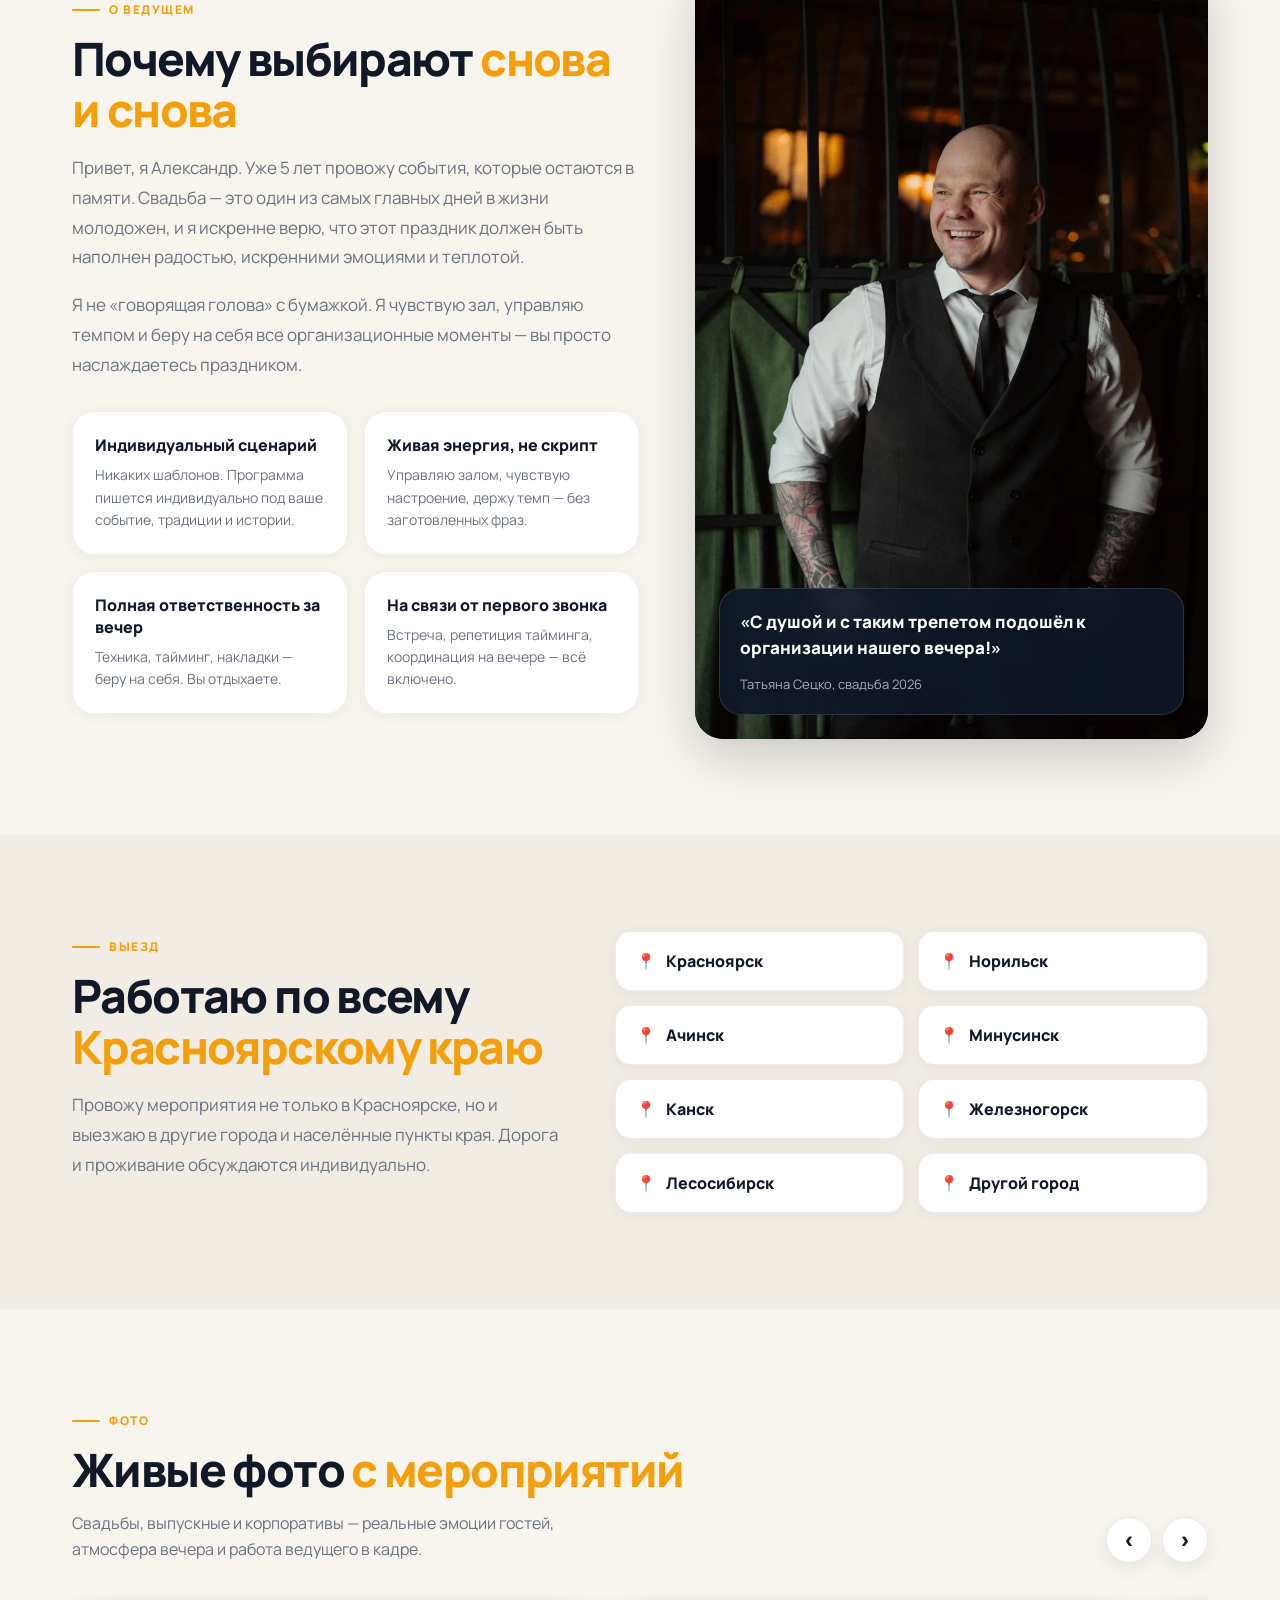
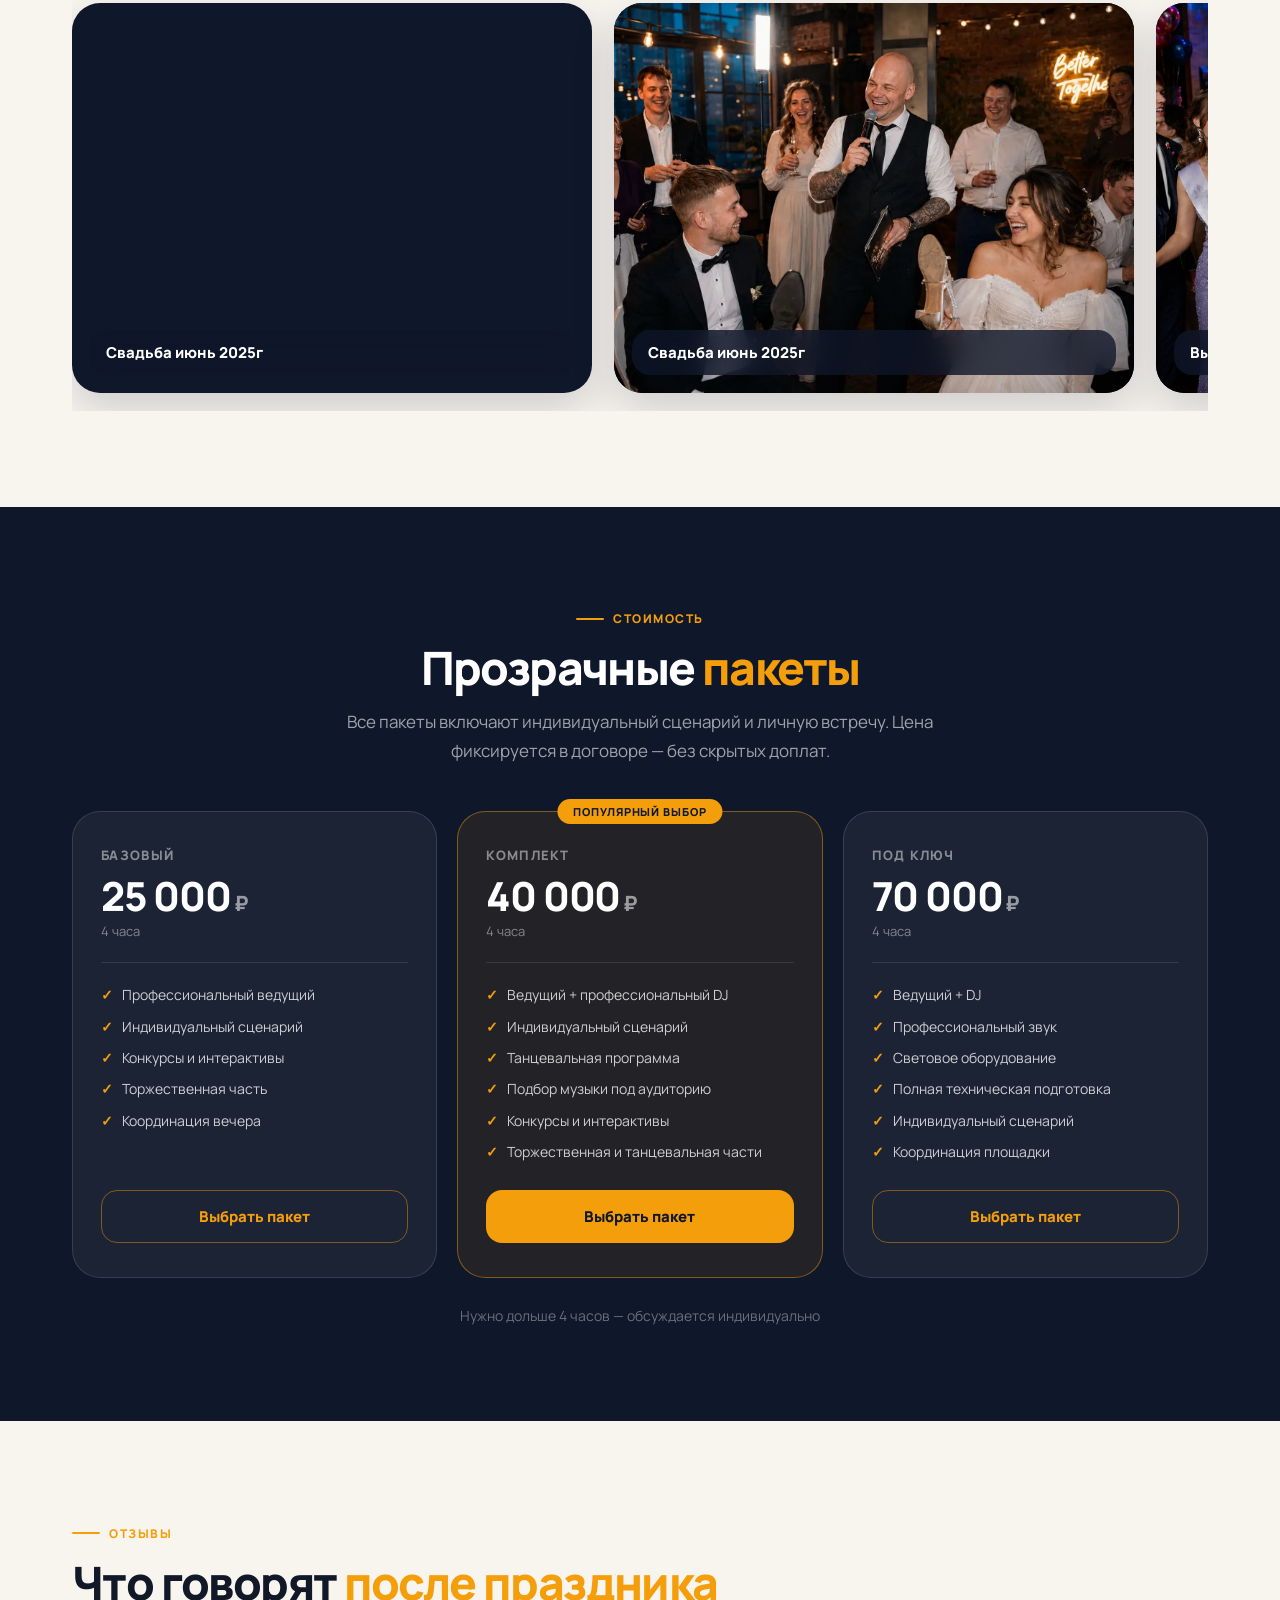
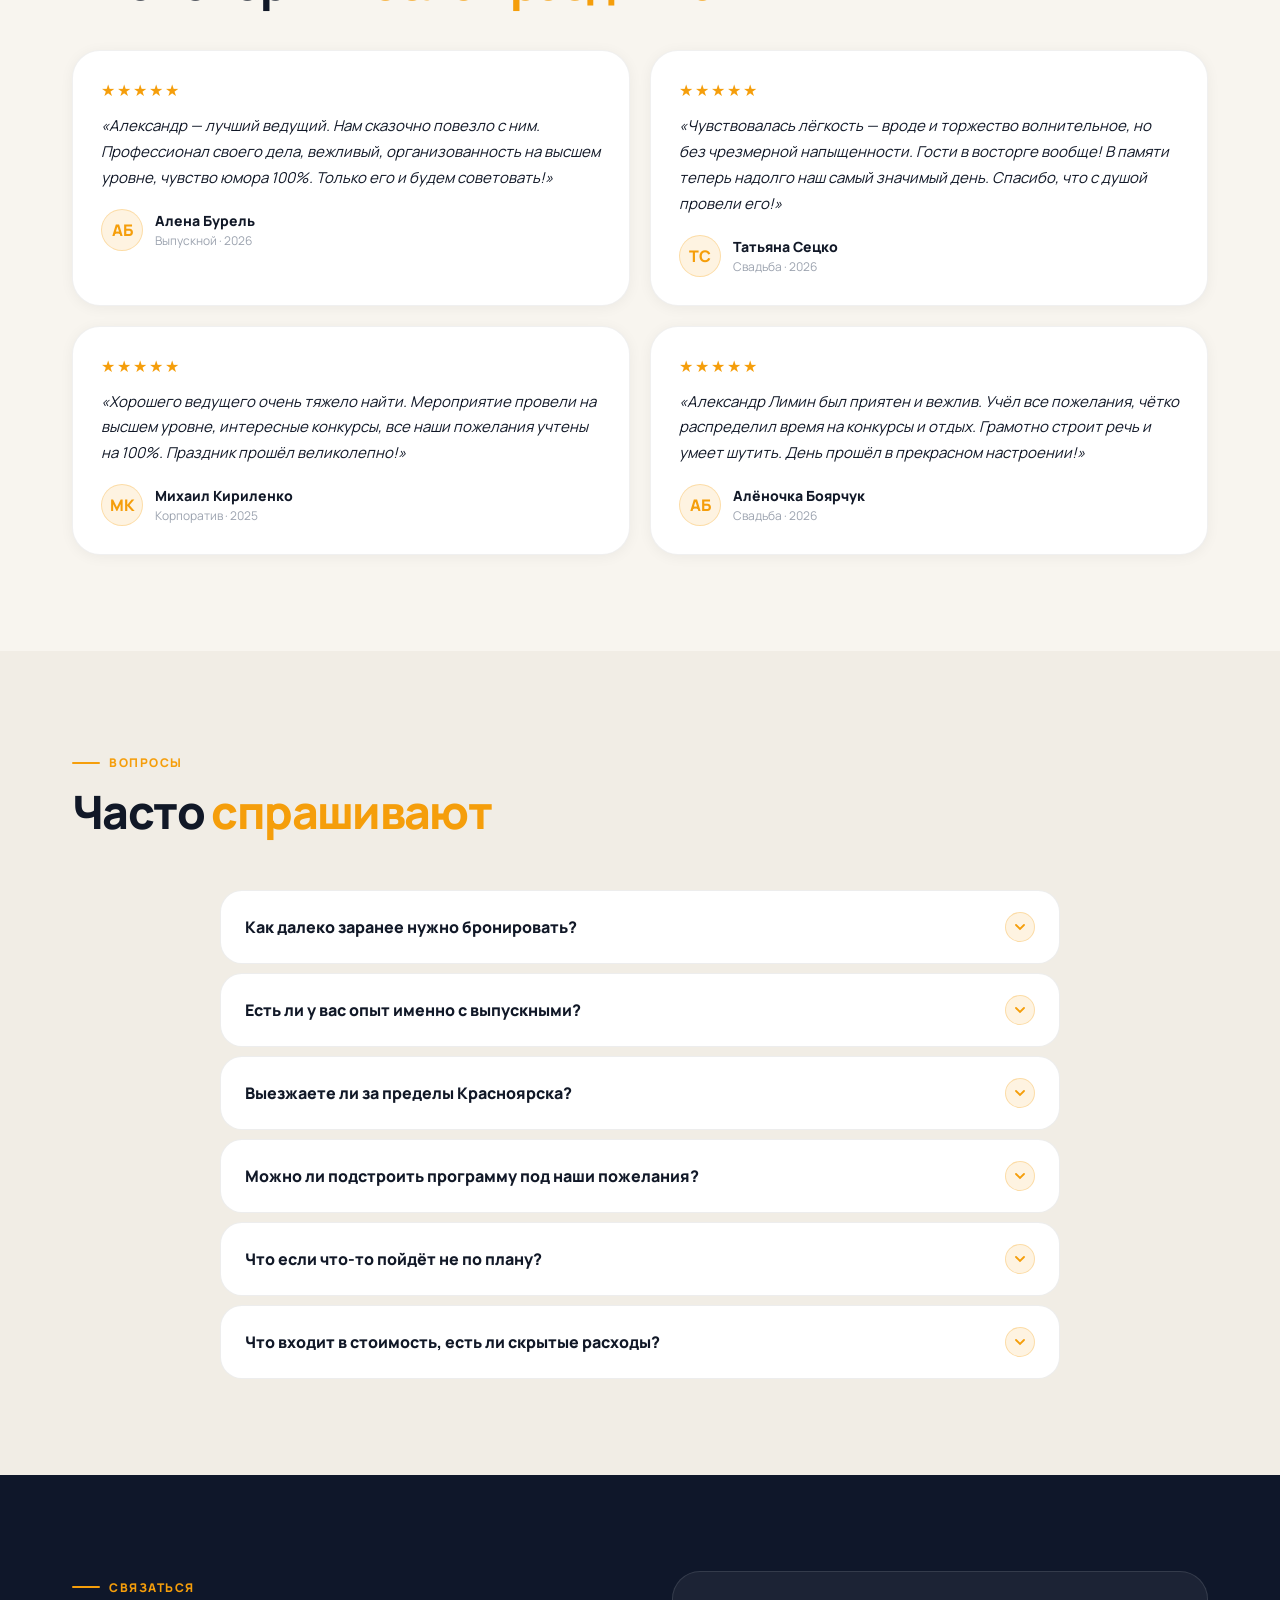
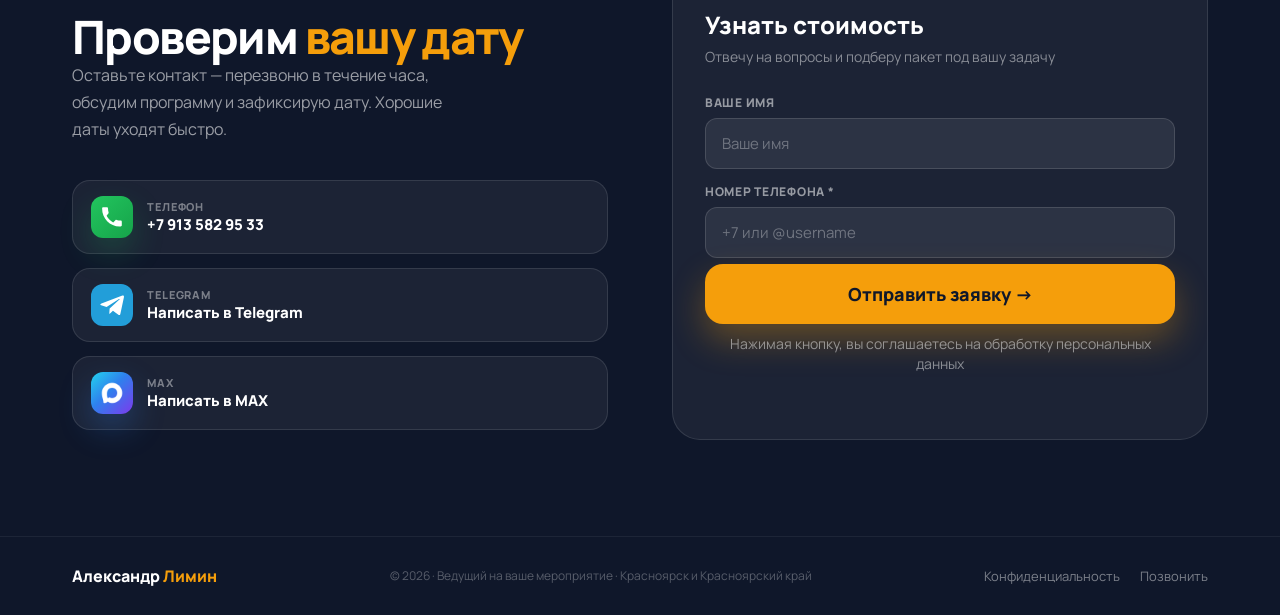
==== commit d41180a2: "Add files via upload" ====
--- a/index.html
+++ b/index.html
@@ -1006,6 +1006,19 @@
 }
 
 </style>
+<!-- Yandex.Metrika counter -->
+<script type="text/javascript">
+    (function(m,e,t,r,i,k,a){
+        m[i]=m[i]||function(){(m[i].a=m[i].a||[]).push(arguments)};
+        m[i].l=1*new Date();
+        for (var j = 0; j < document.scripts.length; j++) {if (document.scripts[j].src === r) { return; }}
+        k=e.createElement(t),a=e.getElementsByTagName(t)[0],k.async=1,k.src=r,a.parentNode.insertBefore(k,a)
+    })(window, document,'script','https://mc.yandex.ru/metrika/tag.js?id=110140881', 'ym');
+
+    ym(110140881, 'init', {ssr:true, webvisor:true, clickmap:true, ecommerce:"dataLayer", referrer: document.referrer, url: location.href, accurateTrackBounce:true, trackLinks:true});
+</script>
+<noscript><div><img src="https://mc.yandex.ru/watch/110140881" style="position:absolute; left:-9999px;" alt="" /></div></noscript>
+<!-- /Yandex.Metrika counter -->
 </head>
 <body>
 <nav id="nav">
@@ -1129,5 +1142,53 @@
 }
 
 </script>
+<script>
+(function(){
+  const METRIKA_ID = 110140881;
+
+  function sendGoal(goalName){
+    try{
+      if(typeof window.ym === 'function'){
+        window.ym(METRIKA_ID, 'reachGoal', goalName);
+      }
+    }catch(e){}
+  }
+
+  // cta_click — клик по любой кнопке/ссылке сайта.
+  // Отдельные цели по телефону, Telegram и MAX отправляются дополнительно.
+  document.addEventListener('click', function(event){
+    const el = event.target.closest('a, button, [role="button"], input[type="submit"], input[type="button"]');
+    if(!el) return;
+
+    const href = (el.getAttribute('href') || '').toLowerCase();
+    const label = [
+      el.textContent || '',
+      el.getAttribute('aria-label') || '',
+      el.className || ''
+    ].join(' ').toLowerCase();
+
+    sendGoal('cta_click');
+
+    if(href.startsWith('tel:')){
+      sendGoal('phone_click');
+    }
+
+    if(href.includes('t.me') || href.includes('telegram.me') || href.includes('telegram')){
+      sendGoal('telegram_click');
+    }
+
+    if(href.includes('max.ru') || label.includes('max')){
+      sendGoal('max_click');
+    }
+  }, true);
+
+  const contactForm = document.getElementById('contactForm');
+  if(contactForm){
+    contactForm.addEventListener('submit', function(){
+      sendGoal('form_submit');
+    }, true);
+  }
+})();
+</script>
 </body>
 </html>
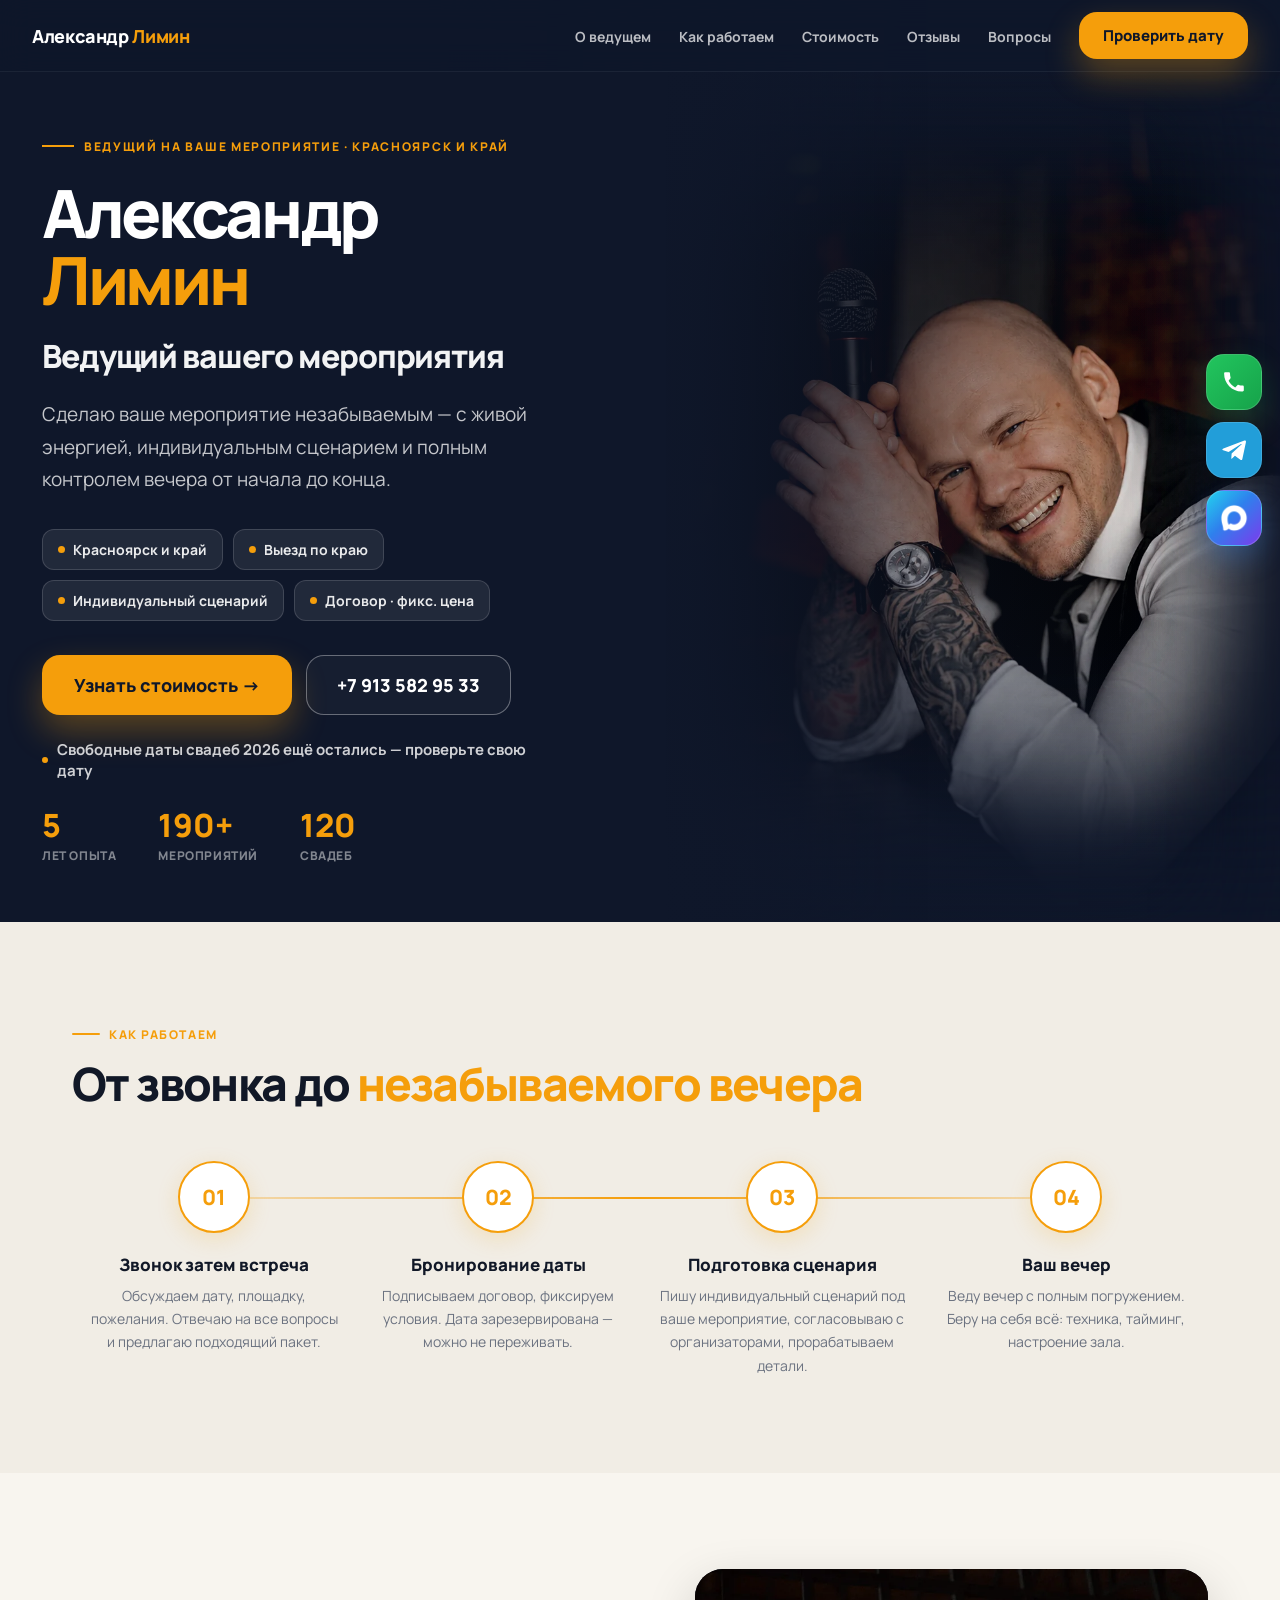
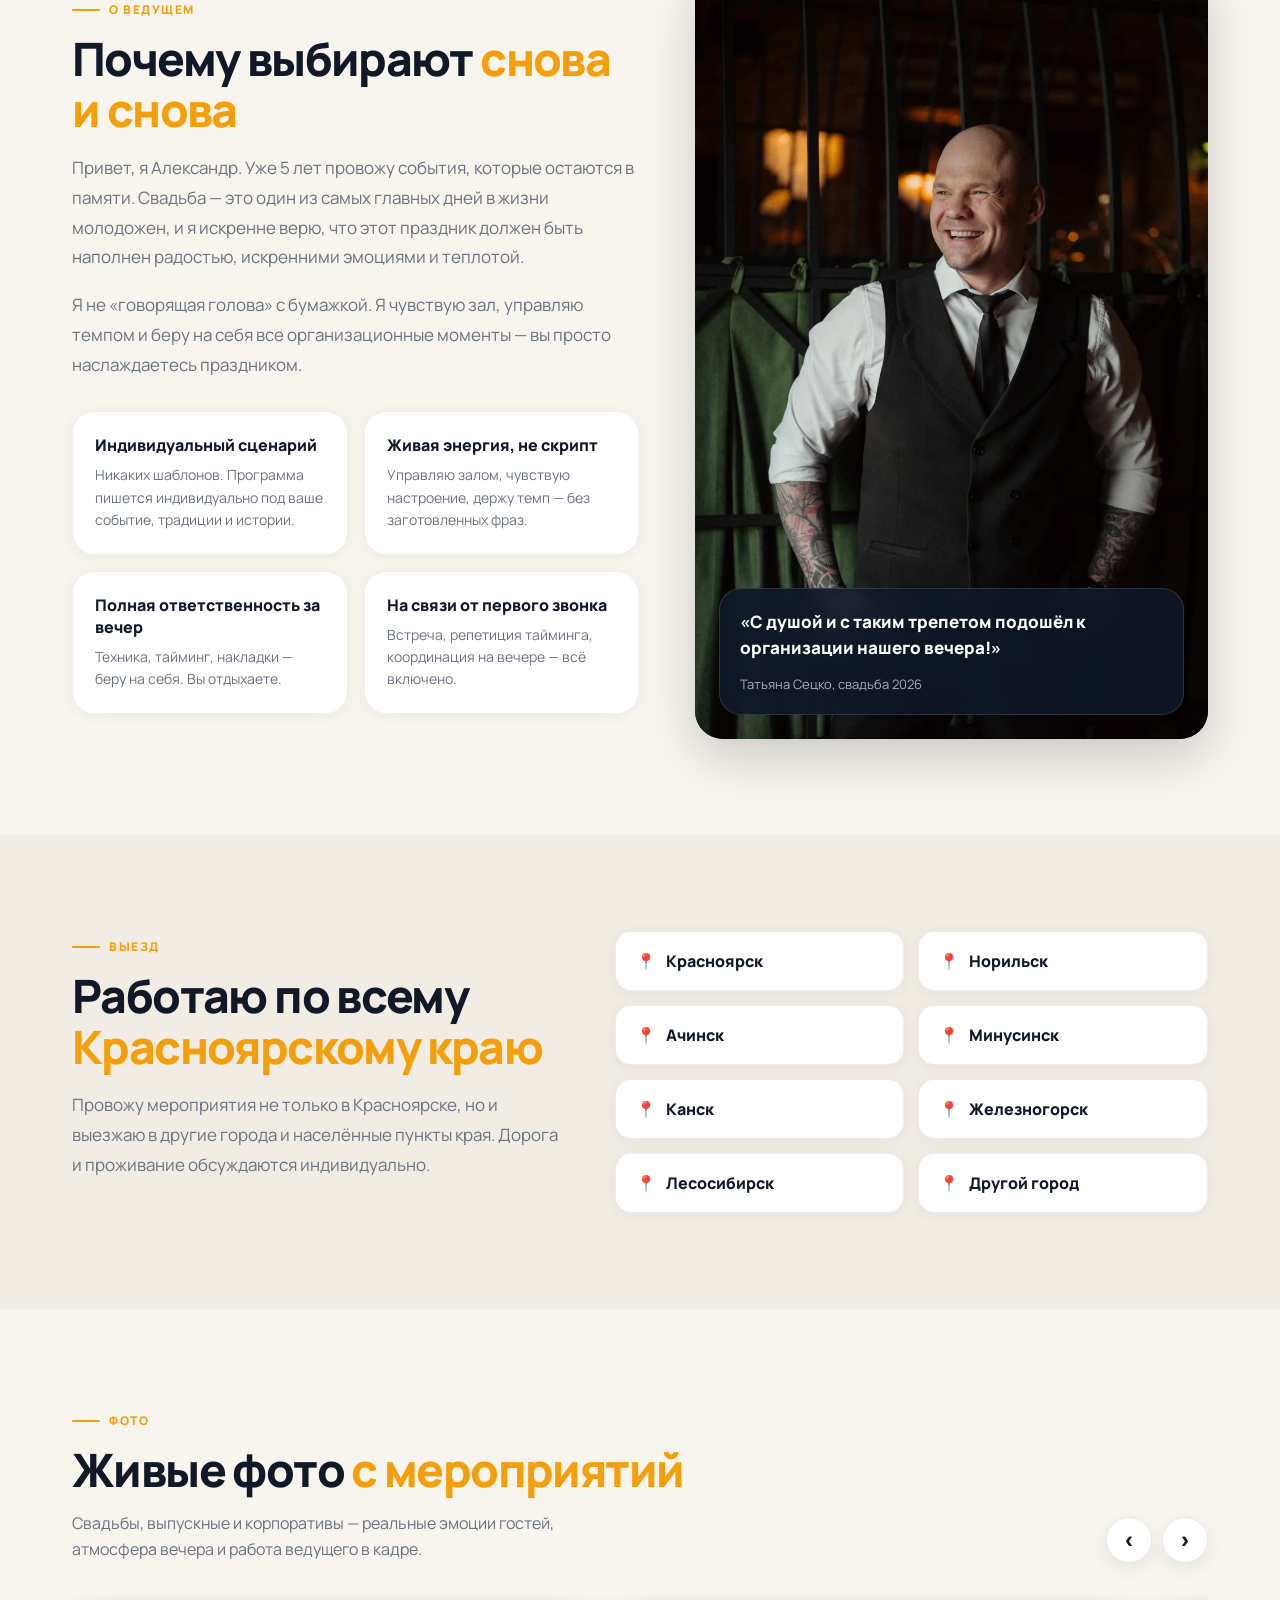
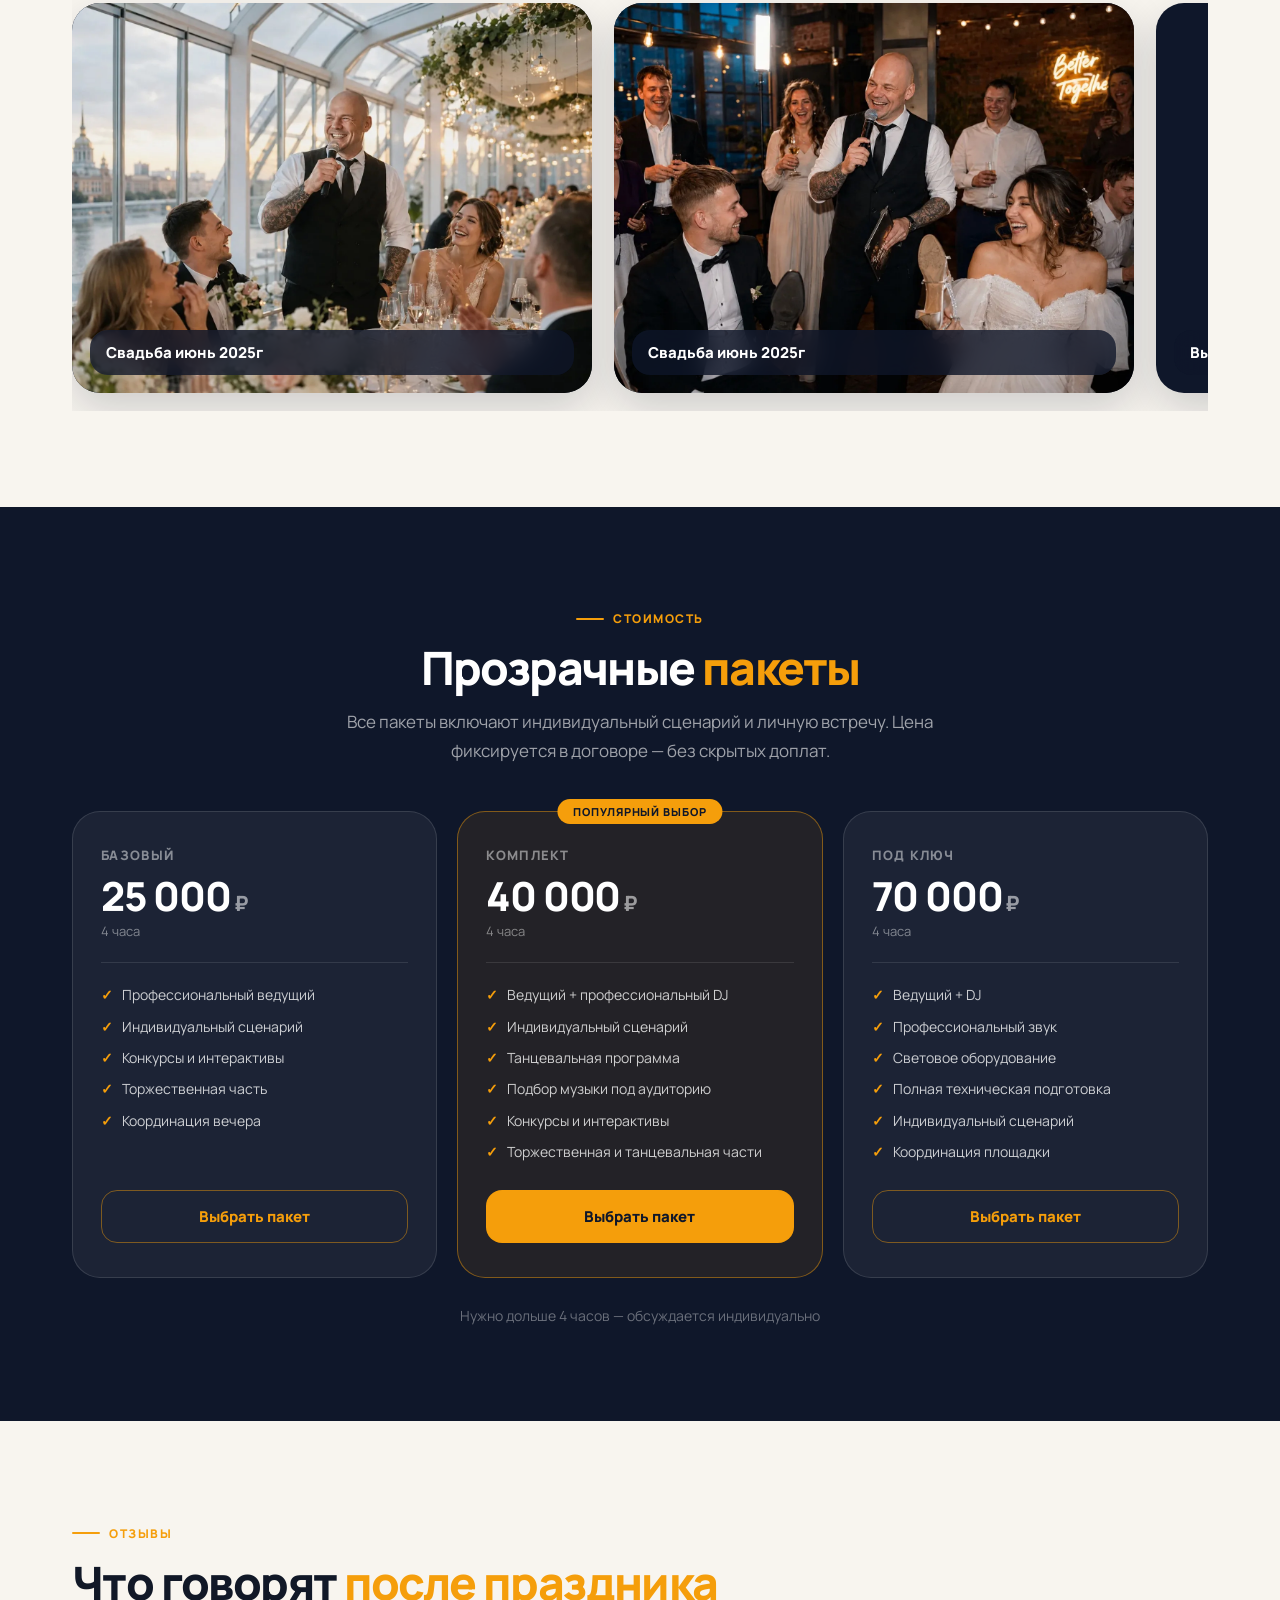
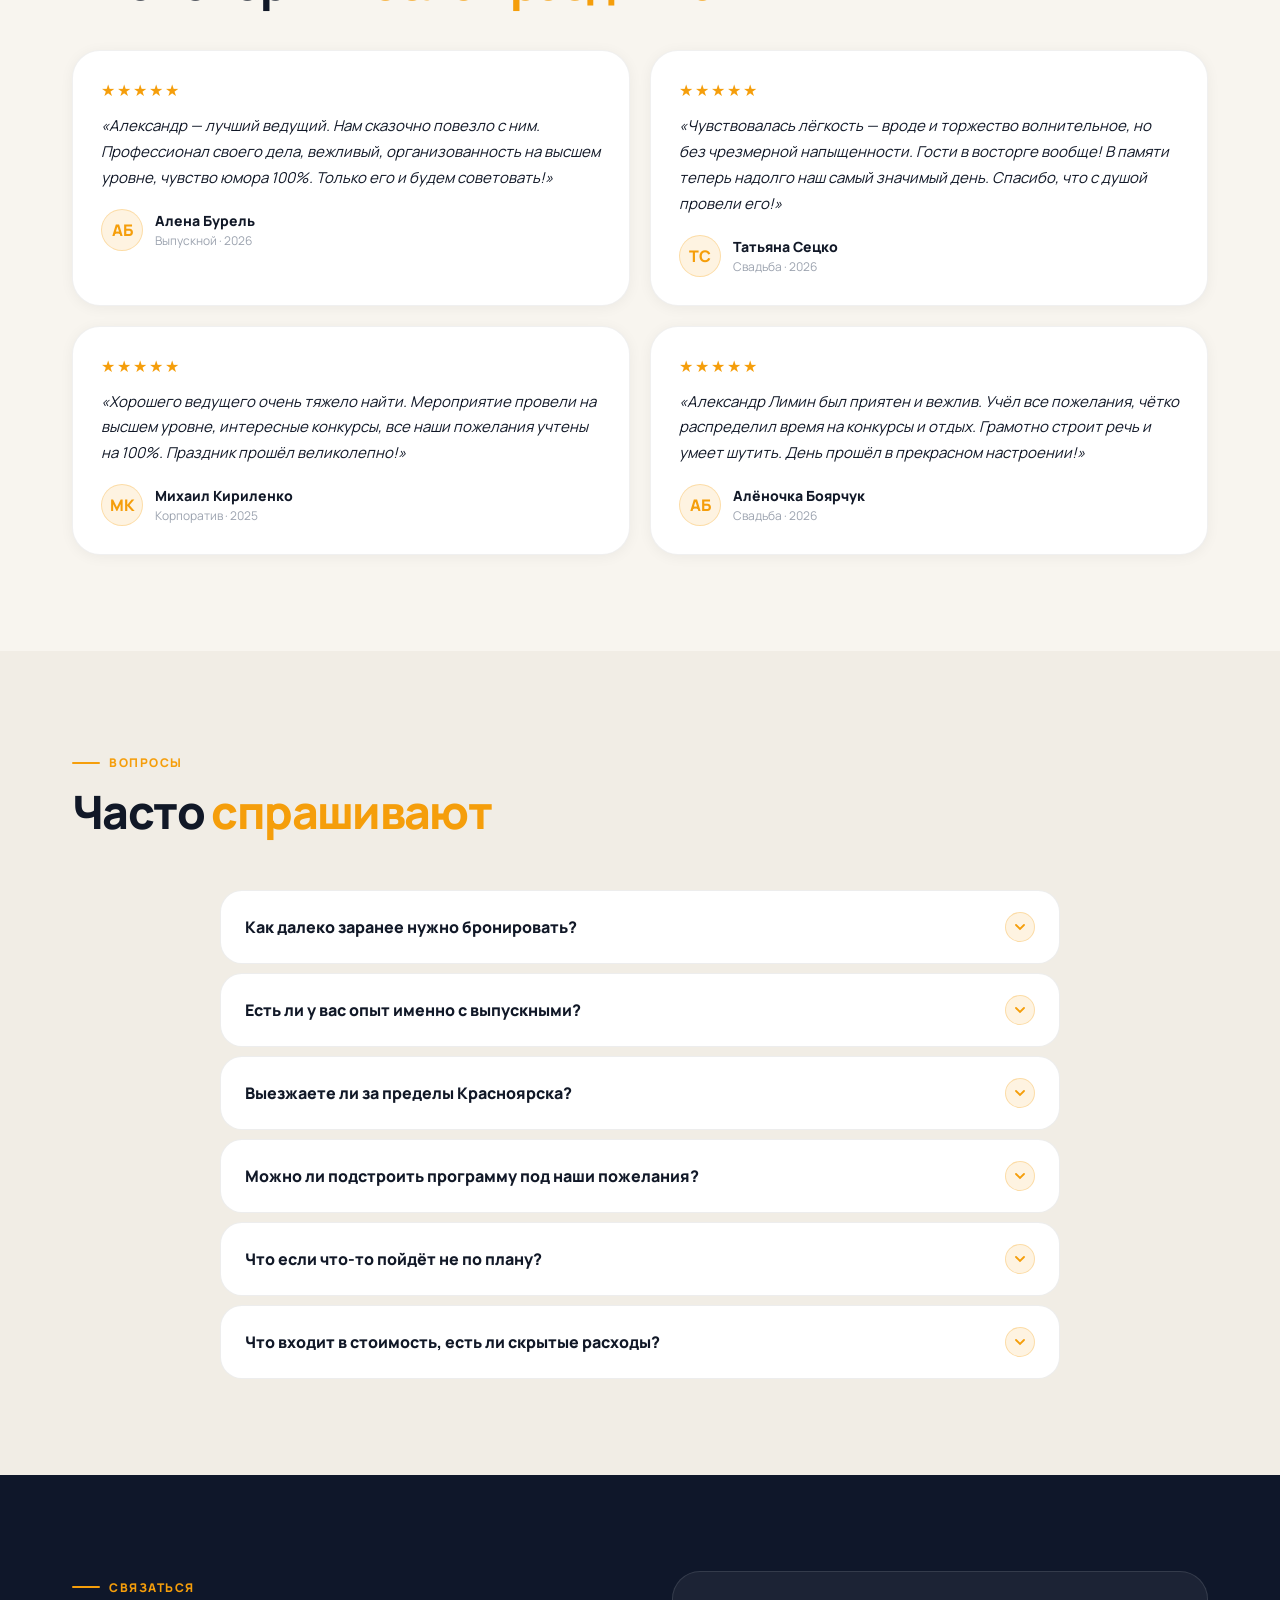
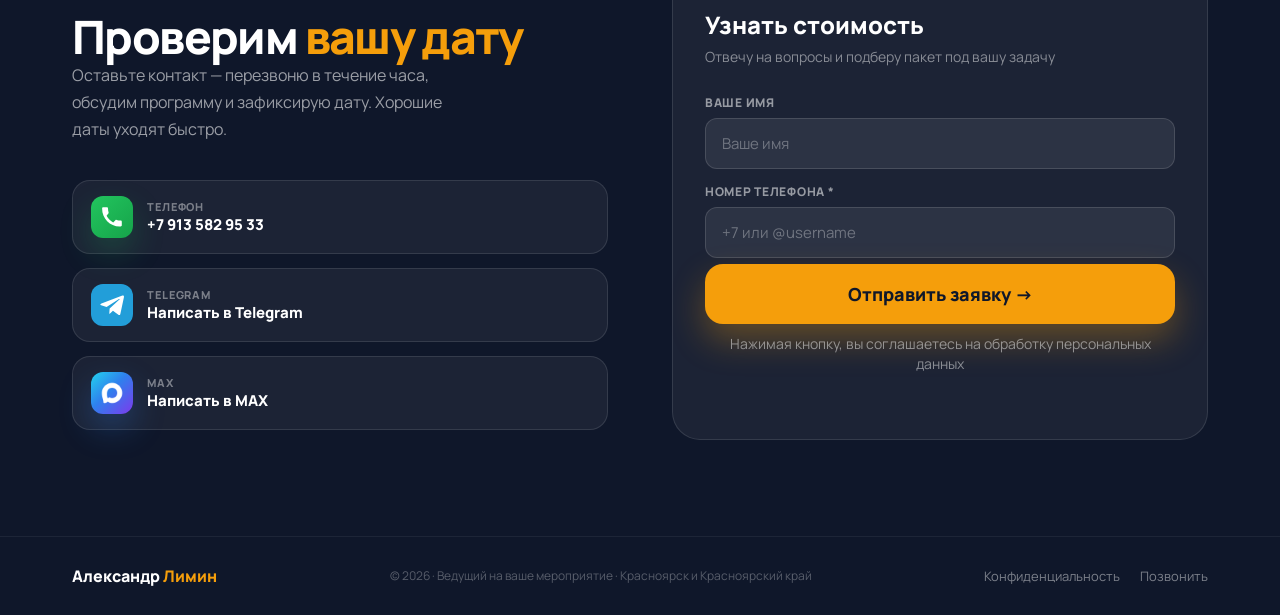
==== commit 7161619e: "Add files via upload" ====
--- a/index.html
+++ b/index.html
@@ -1,1194 +1,1249 @@
-<!doctype html>
-<html lang="ru">
-<head>
-<meta charset="utf-8">
-<meta name="viewport" content="width=device-width, initial-scale=1">
-<title>Александр Лимин — ведущий вашего мероприятия в Красноярске</title>
-<meta name="description" content="Александр Лимин — ведущий мероприятий в Красноярске и Красноярском крае. Индивидуальный сценарий, DJ, договор, фиксированная стоимость.">
-<meta name="theme-color" content="#0F172A">
-<link rel="preconnect" href="https://fonts.googleapis.com">
-<link rel="preconnect" href="https://fonts.gstatic.com" crossorigin>
-<link href="https://fonts.googleapis.com/css2?family=Manrope:wght@400;500;600;700;800&display=swap" rel="stylesheet">
-<style>
-*,*::before,*::after{box-sizing:border-box;margin:0;padding:0}
-html{scroll-behavior:smooth;font-size:16px}
-:root{--dark:#0F172A;--dark2:#111827;--gold:#F59E0B;--gold-h:#D97706;--gold-bg:rgba(245,158,11,.12);--gold-ln:rgba(245,158,11,.28);--light:#F8F5EF;--light2:#F1EDE5;--txt:#111827;--txt2:#6B7280;--txt3:#9CA3AF;--white:#fff;--r-sm:10px;--r-md:16px;--r-lg:22px;--r-xl:28px;--nav-h:72px;--cont:1200px;--shadow:0 18px 50px rgba(0,0,0,.18);--shadow-gold:0 16px 35px rgba(245,158,11,.32)}
-body{font-family:'Manrope',Arial,sans-serif;background:var(--light);color:var(--txt);overflow-x:hidden;-webkit-font-smoothing:antialiased}
-.container{max-width:var(--cont);margin:0 auto;padding:0 32px}
-a{color:inherit}
-#nav{position:fixed;top:0;left:0;right:0;z-index:1000;height:var(--nav-h);display:flex;align-items:center;padding:0 32px;background:rgba(15,23,42,.72);backdrop-filter:blur(16px);border-bottom:1px solid rgba(255,255,255,.06)}
-.nav-logo{font-size:18px;font-weight:800;color:var(--white);text-decoration:none;margin-right:auto;letter-spacing:-.02em}.nav-logo span{color:var(--gold)}
-.nav-links{display:flex;gap:28px;list-style:none;margin-right:28px}.nav-links a{font-size:14px;font-weight:700;color:rgba(255,255,255,.72);text-decoration:none;transition:.2s}.nav-links a:hover{color:#fff}
-.nav-cta{display:inline-flex;align-items:center;justify-content:center;background:var(--gold);color:var(--dark);font-weight:800;font-size:15px;padding:13px 24px;border-radius:18px;text-decoration:none;box-shadow:var(--shadow-gold)}.nav-cta:hover{background:var(--gold-h)}
-.burger{display:none;background:none;border:0;flex-direction:column;gap:5px;margin-left:14px}.burger span{width:24px;height:2px;background:#fff;border-radius:3px;transition:.25s}
-#mobile-menu{display:none;position:fixed;top:var(--nav-h);left:0;right:0;z-index:900;background:rgba(15,23,42,.98);padding:20px 24px 28px;border-bottom:1px solid rgba(245,158,11,.14)}#mobile-menu.open{display:flex;flex-direction:column;gap:4px}.mm-link{padding:13px 0;text-decoration:none;color:rgba(255,255,255,.82);border-bottom:1px solid rgba(255,255,255,.08);font-weight:700}.mm-cta{margin-top:12px;padding:15px;border-radius:16px;background:var(--gold);color:var(--dark);text-align:center;border-bottom:0}
-.btn-primary,.btn-secondary,.btn-price,.btn-outline{display:inline-flex;align-items:center;justify-content:center;text-decoration:none;border-radius:18px;font-family:'Manrope',Arial,sans-serif;transition:.2s;cursor:pointer}
-.btn-primary{background:var(--gold);color:var(--dark);font-size:18px;font-weight:800;padding:18px 32px;box-shadow:var(--shadow-gold);gap:10px}.btn-primary:hover{background:var(--gold-h);transform:translateY(-1px)}
-.btn-secondary{color:#fff;border:1.5px solid rgba(255,255,255,.35);font-size:18px;font-weight:800;padding:17px 30px;background:rgba(255,255,255,.03)}.btn-secondary:hover{background:rgba(255,255,255,.08);border-color:#fff}
-.btn-outline{color:var(--gold);border:1.5px solid var(--gold-ln);font-size:15px;font-weight:800;padding:13px 22px;background:transparent}.btn-outline:hover{background:var(--gold-bg);border-color:var(--gold)}
-.section-tag{display:inline-flex;align-items:center;gap:9px;font-size:12px;font-weight:800;letter-spacing:.13em;text-transform:uppercase;color:var(--gold);margin-bottom:16px}.section-tag::before{content:'';width:28px;height:2px;background:var(--gold);border-radius:2px}
-.h2{font-size:clamp(32px,3.8vw,46px);font-weight:800;line-height:1.1;letter-spacing:-.035em;color:var(--dark2)}.h2 em{font-style:normal;color:var(--gold)}
-.sr{opacity:0;transform:translateY(22px);transition:opacity .65s ease,transform .65s ease}.sr.in{opacity:1;transform:none}.sr-d1{transition-delay:.08s}.sr-d2{transition-delay:.16s}.sr-d3{transition-delay:.24s}.sr-d4{transition-delay:.32s}
-#hero{position:relative;min-height:92vh;background:var(--dark);overflow:hidden;display:flex;align-items:stretch}.hero-bg{position:absolute;inset:0;z-index:0;background:#0F172A}.hero-bg::after{content:'';position:absolute;inset:0;background:radial-gradient(ellipse 110% 90% at 62% 50%,rgba(15,23,42,.05) 0%,rgba(15,23,42,.38) 42%,rgba(15,23,42,.88) 100%)}
-.hero-split{position:relative;z-index:2;display:grid;grid-template-columns:52% 48%;width:100%;padding-top:var(--nav-h)}.hero-left{display:flex;align-items:center;position:relative;padding:58px 0}.hero-left::after{content:'';position:absolute;inset:0;background:linear-gradient(90deg,rgba(15,23,42,.96) 0%,rgba(15,23,42,.86) 62%,rgba(15,23,42,0) 100%)}.hero-left-inner{position:relative;z-index:1;max-width:640px;padding-left:42px;padding-right:24px}
-.hero-eyebrow{display:inline-flex;align-items:center;gap:10px;font-size:12px;font-weight:800;letter-spacing:.14em;text-transform:uppercase;color:var(--gold);margin-bottom:24px}.hero-eyebrow::before{content:'';width:32px;height:2px;background:var(--gold)}
-.hero-h1{font-size:clamp(46px,5.2vw,78px);font-weight:800;line-height:1.02;letter-spacing:-.05em;color:#fff;margin-bottom:20px}.hero-h1 span{color:var(--gold)}.hero-role{font-size:clamp(24px,2.5vw,36px);font-weight:800;color:rgba(255,255,255,.95);margin-bottom:20px;letter-spacing:-.035em}
-.hero-sub{font-size:19px;line-height:1.7;color:rgba(255,255,255,.76);max-width:540px;margin-bottom:34px}.hero-bullets{display:flex;flex-wrap:wrap;gap:10px;margin-bottom:34px}.hero-bullet{display:inline-flex;align-items:center;gap:8px;background:rgba(255,255,255,.08);border:1px solid rgba(255,255,255,.14);border-radius:12px;color:rgba(255,255,255,.9);font-size:14px;font-weight:700;padding:10px 15px}.hero-bullet::before{content:'';width:7px;height:7px;border-radius:50%;background:var(--gold)}
-.hero-btns{display:flex;gap:14px;flex-wrap:wrap;margin-bottom:24px}.hero-urgency{display:flex;align-items:center;gap:9px;color:rgba(255,255,255,.8);font-weight:700;font-size:15px;margin-bottom:28px}.hero-urgency::before{content:'';width:6px;height:6px;border-radius:50%;background:var(--gold)}.hero-stats{display:flex;gap:42px}.hero-stat-num{font-size:32px;line-height:1;font-weight:800;color:var(--gold)}.hero-stat-lbl{font-size:12px;font-weight:800;color:rgba(255,255,255,.48);text-transform:uppercase;margin-top:6px;letter-spacing:.05em}
-.hero-right{position:relative;display:flex;align-items:flex-end;justify-content:center;overflow:hidden}.hero-person{position:absolute;inset:0;width:100%;height:100%;object-fit:cover;object-position:center top}.hero-person.mob-only{display:none}.hero-right::before{content:'';position:absolute;inset:0;z-index:1;background:linear-gradient(90deg,rgba(15,23,42,.42) 0%,rgba(15,23,42,.06) 35%,rgba(15,23,42,.1) 100%)}
-#process,#about,#travel,#pricing,#reviews,#faq,#contact{padding:96px 0}#process,#travel,#faq{background:var(--light2)}#about,#reviews{background:var(--light)}#video,#pricing,#contact{background:var(--dark)}
-.process-grid{display:grid;grid-template-columns:repeat(4,1fr);gap:0;margin-top:52px;position:relative}.process-grid::before{content:'';position:absolute;top:36px;left:calc(12.5% + 36px);right:calc(12.5% + 36px);height:2px;background:linear-gradient(90deg,var(--gold-ln),var(--gold),var(--gold-ln));z-index:0}.process-step{position:relative;z-index:1;text-align:center;padding:0 18px}.process-num{width:72px;height:72px;border-radius:50%;background:#fff;border:2px solid var(--gold);display:flex;align-items:center;justify-content:center;margin:0 auto 20px;font-size:21px;font-weight:800;color:var(--gold);box-shadow:0 6px 22px rgba(245,158,11,.18)}.process-title{font-size:17px;font-weight:800;margin-bottom:8px;color:var(--dark2)}.process-text{font-size:14px;line-height:1.65;color:var(--txt2)}
-.about-wrap{display:grid;grid-template-columns:1.05fr .95fr;gap:56px;align-items:center}.about-text p{font-size:17px;line-height:1.75;color:var(--txt2);margin-top:18px;max-width:620px}.about-features{display:grid;grid-template-columns:1fr 1fr;gap:16px;margin-top:32px}.about-feature{background:#fff;border:1px solid rgba(0,0,0,.06);border-radius:22px;padding:22px;box-shadow:0 2px 14px rgba(0,0,0,.05)}.about-feature h3{font-size:16px;font-weight:800;color:var(--dark2);margin-bottom:8px}.about-feature p{font-size:14px;line-height:1.6;color:var(--txt2);margin:0}.about-photo{position:relative;min-height:540px;border-radius:28px;overflow:hidden;background:var(--dark);box-shadow:var(--shadow)}.about-photo img{width:100%;height:100%;min-height:540px;object-fit:cover;object-position:center center;display:block}.about-quote{position:absolute;left:24px;right:24px;bottom:24px;background:rgba(15,23,42,.88);backdrop-filter:blur(14px);border:1px solid rgba(255,255,255,.13);border-radius:22px;padding:20px;color:#fff}.about-quote p{font-size:17px;line-height:1.55;font-weight:800;margin:0 0 10px;color:#fff}.about-quote span{font-size:13px;color:rgba(255,255,255,.65)}
-.travel-wrap{display:grid;grid-template-columns:1fr 1.2fr;gap:48px;align-items:start}.travel-text{font-size:17px;line-height:1.75;color:var(--txt2);margin-top:18px}.cities-grid{display:grid;grid-template-columns:repeat(2,1fr);gap:14px}.city-chip{background:#fff;border:1px solid rgba(0,0,0,.07);border-radius:16px;padding:18px 20px;font-weight:800;color:var(--dark2);box-shadow:0 2px 14px rgba(0,0,0,.05);display:flex;align-items:center;gap:10px}.city-chip::before{content:'📍'}
-.video-head,.pricing-head{text-align:center;margin-bottom:46px}#video .h2,#pricing .h2,#contact .h2{color:#fff}.lead,.price-sub{font-size:17px;line-height:1.7;color:rgba(255,255,255,.6);max-width:680px;margin:14px auto 0}.video-single{max-width:860px;margin:0 auto;background:rgba(255,255,255,.05);border:1px solid rgba(255,255,255,.12);border-radius:28px;overflow:hidden}.video-thumb{aspect-ratio:16/9;background:linear-gradient(135deg,rgba(245,158,11,.14),rgba(255,255,255,.03));display:flex;align-items:center;justify-content:center;flex-direction:column;gap:14px}.play-btn{width:62px;height:62px;border-radius:50%;background:var(--gold);display:flex;align-items:center;justify-content:center;box-shadow:0 0 0 9px rgba(245,158,11,.18)}.play-btn svg{width:24px;height:24px;fill:var(--dark);margin-left:4px}.video-label{font-size:13px;font-weight:800;letter-spacing:.08em;text-transform:uppercase;color:rgba(255,255,255,.62)}.video-body{padding:22px 26px}.video-format{font-size:12px;font-weight:800;color:var(--gold);text-transform:uppercase;letter-spacing:.1em;margin-bottom:6px}.video-title{font-size:18px;font-weight:800;color:#fff}
-.pricing-panel{display:grid;grid-template-columns:repeat(3,1fr);gap:20px}.price-card{background:rgba(255,255,255,.055);border:1px solid rgba(255,255,255,.12);border-radius:28px;padding:34px 28px;position:relative;display:flex;flex-direction:column}.price-card.popular{background:rgba(245,158,11,.09);border-color:rgba(245,158,11,.45)}.popular-badge{position:absolute;top:-13px;left:50%;transform:translateX(-50%);background:var(--gold);color:var(--dark);font-size:11px;font-weight:800;text-transform:uppercase;letter-spacing:.08em;padding:5px 16px;border-radius:20px;white-space:nowrap}.price-tier{font-size:13px;font-weight:800;color:rgba(255,255,255,.48);text-transform:uppercase;letter-spacing:.1em;margin-bottom:12px}.price-amount{font-size:40px;line-height:1;font-weight:800;color:#fff;letter-spacing:-.03em;margin-bottom:6px}.price-amount span{font-size:21px;color:rgba(255,255,255,.55)}.price-note{font-size:13px;color:rgba(255,255,255,.45);margin-bottom:22px}.price-divider{height:1px;background:rgba(255,255,255,.1);margin-bottom:22px}.price-features{list-style:none;display:flex;flex-direction:column;gap:11px;flex:1;margin-bottom:28px}.price-features li{font-size:14px;line-height:1.45;color:rgba(255,255,255,.78);display:flex;gap:9px}.price-features li::before{content:'✓';color:var(--gold);font-weight:800}.btn-price{display:block;text-align:center;border:1.5px solid rgba(245,158,11,.45);color:var(--gold);font-size:15px;font-weight:800;padding:15px;border-radius:16px}.price-card.popular .btn-price{background:var(--gold);color:var(--dark)}.pricing-note{text-align:center;font-size:14px;color:rgba(255,255,255,.38);margin-top:28px}
-.reviews-grid{display:grid;grid-template-columns:repeat(2,1fr);gap:20px;margin-top:42px}.review-card{background:#fff;border:1px solid rgba(0,0,0,.06);border-radius:28px;padding:28px;box-shadow:0 2px 14px rgba(0,0,0,.05)}.review-stars{color:var(--gold);letter-spacing:2px;margin-bottom:12px}.review-text{font-size:15px;line-height:1.72;color:var(--txt);font-style:italic;margin-bottom:18px}.review-footer{display:flex;align-items:center;gap:12px}.review-avatar{width:42px;height:42px;border-radius:50%;background:var(--gold-bg);border:1px solid var(--gold-ln);display:flex;align-items:center;justify-content:center;color:var(--gold);font-weight:800}.review-name{font-weight:800;color:var(--dark2);font-size:14px}.review-meta{font-size:12px;color:var(--txt3);margin-top:2px}
-.faq-grid{max-width:840px;margin:52px auto 0;display:flex;flex-direction:column;gap:9px}.faq-item{background:#fff;border:1px solid rgba(0,0,0,.07);border-radius:22px;overflow:hidden}.faq-q{width:100%;display:flex;align-items:center;justify-content:space-between;gap:16px;padding:21px 24px;background:0;border:0;cursor:pointer;text-align:left;font-family:'Manrope';font-size:16px;font-weight:800;color:var(--dark2)}.faq-icon{width:30px;height:30px;border-radius:50%;background:var(--gold-bg);border:1px solid var(--gold-ln);display:flex;align-items:center;justify-content:center;flex-shrink:0;transition:.25s}.faq-icon svg{width:12px;height:12px;stroke:var(--gold);fill:none;transition:.25s}.faq-a{max-height:0;overflow:hidden;transition:max-height .35s ease}.faq-a-inner{padding:0 24px 21px;font-size:15px;line-height:1.7;color:var(--txt2)}.faq-item.open .faq-a{max-height:260px}.faq-item.open .faq-icon{background:var(--gold)}.faq-item.open .faq-icon svg{stroke:var(--dark);transform:rotate(180deg)}
-.contact-wrap{display:grid;grid-template-columns:1fr 1fr;gap:64px;align-items:start}.contact-left p{font-size:16px;line-height:1.7;color:rgba(255,255,255,.58);max-width:410px;margin-bottom:36px}.contact-links{display:flex;flex-direction:column;gap:14px}.contact-link{display:flex;align-items:center;gap:14px;text-decoration:none;padding:15px 18px;background:rgba(255,255,255,.055);border:1px solid rgba(255,255,255,.11);border-radius:18px;color:#fff}.contact-link:hover{border-color:rgba(245,158,11,.5);background:rgba(245,158,11,.06)}.contact-link-icon{width:42px;height:42px;border-radius:12px;background:rgba(245,158,11,.16);display:flex;align-items:center;justify-content:center;font-size:19px}.contact-link-label{font-size:11px;font-weight:800;color:rgba(255,255,255,.42);letter-spacing:.08em;text-transform:uppercase}.contact-link-val{font-size:15px;font-weight:800;color:#fff}
-.contact-form{background:rgba(255,255,255,.055);border:1px solid rgba(255,255,255,.11);border-radius:28px;padding:36px 32px}.contact-form h3{font-size:24px;font-weight:800;color:#fff;margin-bottom:6px}.contact-form p{font-size:14px;color:rgba(255,255,255,.48);margin-bottom:28px}.form-grid{display:grid;grid-template-columns:1fr 1fr;gap:14px}.form-field{display:flex;flex-direction:column;gap:7px}.form-field.full{grid-column:1/-1}.form-label{font-size:12px;font-weight:800;color:rgba(255,255,255,.54);letter-spacing:.06em;text-transform:uppercase}.form-input,.form-textarea{width:100%;background:rgba(255,255,255,.075);border:1px solid rgba(255,255,255,.13);border-radius:12px;color:#fff;font-family:'Manrope';font-size:15px;padding:14px 16px;min-height:50px}.form-input::placeholder,.form-textarea::placeholder{color:rgba(255,255,255,.32)}.form-input:focus,.form-textarea:focus{outline:0;border-color:rgba(245,158,11,.65);background:rgba(255,255,255,.1)}.form-textarea{min-height:110px;resize:vertical}.form-submit{width:100%;margin-top:6px;background:var(--gold);color:var(--dark);font-family:'Manrope';font-size:18px;font-weight:800;padding:18px;border-radius:18px;border:0;cursor:pointer;box-shadow:var(--shadow-gold)}.form-submit:hover{background:var(--gold-h)}.form-agree{font-size:12px;color:rgba(255,255,255,.32);margin-top:10px;text-align:center;line-height:1.45}.form-success{display:none;text-align:center;padding:24px 0}.form-success h4{font-size:22px;font-weight:800;color:#fff;margin-bottom:8px}.form-success p{font-size:15px;color:rgba(255,255,255,.6)}
-footer{background:var(--dark);border-top:1px solid rgba(255,255,255,.06);padding:28px 0}.footer-inner{display:flex;align-items:center;justify-content:space-between;gap:16px}.footer-logo{font-size:16px;font-weight:800;color:#fff}.footer-logo span{color:var(--gold)}.footer-copy{font-size:12px;color:rgba(255,255,255,.3)}.footer-nav{display:flex;gap:20px}.footer-nav a{font-size:13px;color:rgba(255,255,255,.45);text-decoration:none}
-@media(max-width:860px){.container{padding:0 20px}#nav{padding:0 20px}.nav-links,.nav-cta{display:none}.burger{display:flex}#hero{min-height:100svh}.hero-split{display:flex;flex-direction:column;padding-top:0;min-height:100svh}.hero-right{order:1;height:54svh;flex:0 0 auto}.hero-right::before{background:linear-gradient(to top,rgba(15,23,42,.72),transparent 60%)}.hero-person.desk-only{display:none!important}.hero-person.mob-only{display:block!important}.hero-left{order:2;padding:24px 0 44px;background:linear-gradient(to top,rgba(15,23,42,.98) 0%,rgba(15,23,42,.82) 72%,transparent 100%)}.hero-left::after{display:none}.hero-left-inner{padding:0 20px;max-width:100%}.hero-h1{font-size:clamp(40px,12vw,56px)}.hero-role{font-size:24px}.hero-sub{font-size:16px}.hero-btns{flex-direction:column}.btn-primary,.btn-secondary{width:100%;font-size:16px}.hero-stats{gap:20px}.hero-stat-num{font-size:26px}#process,#about,#travel,#pricing,#reviews,#faq,#contact{padding:72px 0}.process-grid{grid-template-columns:1fr 1fr;gap:32px}.process-grid::before{display:none}.about-wrap,.travel-wrap,.contact-wrap{grid-template-columns:1fr;gap:34px}.about-features{grid-template-columns:1fr}.about-photo,.about-photo img{min-height:430px}.cities-grid{grid-template-columns:1fr}.pricing-panel{grid-template-columns:1fr}.reviews-grid{grid-template-columns:1fr}.form-grid{grid-template-columns:1fr}.footer-inner{flex-direction:column;text-align:center}.footer-nav{flex-wrap:wrap;justify-content:center}}
-@media(max-width:560px){.process-grid{grid-template-columns:1fr}.hero-bullet{font-size:12px;padding:8px 11px}.hero-stats{gap:14px}.hero-stat-lbl{font-size:11px}}
+<!doctype html>
+<html lang="ru">
+<head>
+<meta charset="utf-8">
+<meta name="viewport" content="width=device-width, initial-scale=1">
+<title>Александр Лимин — ведущий вашего мероприятия в Красноярске</title>
+<meta name="description" content="Александр Лимин — ведущий мероприятий в Красноярске и Красноярском крае. Индивидуальный сценарий, DJ, договор, фиксированная стоимость.">
+<meta name="theme-color" content="#0F172A">
+<link rel="preconnect" href="https://fonts.googleapis.com">
+<link rel="preconnect" href="https://fonts.gstatic.com" crossorigin>
+<link href="https://fonts.googleapis.com/css2?family=Manrope:wght@400;500;600;700;800&display=swap" rel="stylesheet">
+<style>
+*,*::before,*::after{box-sizing:border-box;margin:0;padding:0}
+html{scroll-behavior:smooth;font-size:16px}
+:root{--dark:#0F172A;--dark2:#111827;--gold:#F59E0B;--gold-h:#D97706;--gold-bg:rgba(245,158,11,.12);--gold-ln:rgba(245,158,11,.28);--light:#F8F5EF;--light2:#F1EDE5;--txt:#111827;--txt2:#6B7280;--txt3:#9CA3AF;--white:#fff;--r-sm:10px;--r-md:16px;--r-lg:22px;--r-xl:28px;--nav-h:72px;--cont:1200px;--shadow:0 18px 50px rgba(0,0,0,.18);--shadow-gold:0 16px 35px rgba(245,158,11,.32)}
+body{font-family:'Manrope',Arial,sans-serif;background:var(--light);color:var(--txt);overflow-x:hidden;-webkit-font-smoothing:antialiased}
+.container{max-width:var(--cont);margin:0 auto;padding:0 32px}
+a{color:inherit}
+#nav{position:fixed;top:0;left:0;right:0;z-index:1000;height:var(--nav-h);display:flex;align-items:center;padding:0 32px;background:rgba(15,23,42,.72);backdrop-filter:blur(16px);border-bottom:1px solid rgba(255,255,255,.06)}
+.nav-logo{font-size:18px;font-weight:800;color:var(--white);text-decoration:none;margin-right:auto;letter-spacing:-.02em}.nav-logo span{color:var(--gold)}
+.nav-links{display:flex;gap:28px;list-style:none;margin-right:28px}.nav-links a{font-size:14px;font-weight:700;color:rgba(255,255,255,.72);text-decoration:none;transition:.2s}.nav-links a:hover{color:#fff}
+.nav-cta{display:inline-flex;align-items:center;justify-content:center;background:var(--gold);color:var(--dark);font-weight:800;font-size:15px;padding:13px 24px;border-radius:18px;text-decoration:none;box-shadow:var(--shadow-gold)}.nav-cta:hover{background:var(--gold-h)}
+.burger{display:none;background:none;border:0;flex-direction:column;gap:5px;margin-left:14px}.burger span{width:24px;height:2px;background:#fff;border-radius:3px;transition:.25s}
+#mobile-menu{display:none;position:fixed;top:var(--nav-h);left:0;right:0;z-index:900;background:rgba(15,23,42,.98);padding:20px 24px 28px;border-bottom:1px solid rgba(245,158,11,.14)}#mobile-menu.open{display:flex;flex-direction:column;gap:4px}.mm-link{padding:13px 0;text-decoration:none;color:rgba(255,255,255,.82);border-bottom:1px solid rgba(255,255,255,.08);font-weight:700}.mm-cta{margin-top:12px;padding:15px;border-radius:16px;background:var(--gold);color:var(--dark);text-align:center;border-bottom:0}
+.btn-primary,.btn-secondary,.btn-price,.btn-outline{display:inline-flex;align-items:center;justify-content:center;text-decoration:none;border-radius:18px;font-family:'Manrope',Arial,sans-serif;transition:.2s;cursor:pointer}
+.btn-primary{background:var(--gold);color:var(--dark);font-size:18px;font-weight:800;padding:18px 32px;box-shadow:var(--shadow-gold);gap:10px}.btn-primary:hover{background:var(--gold-h);transform:translateY(-1px)}
+.btn-secondary{color:#fff;border:1.5px solid rgba(255,255,255,.35);font-size:18px;font-weight:800;padding:17px 30px;background:rgba(255,255,255,.03)}.btn-secondary:hover{background:rgba(255,255,255,.08);border-color:#fff}
+.btn-outline{color:var(--gold);border:1.5px solid var(--gold-ln);font-size:15px;font-weight:800;padding:13px 22px;background:transparent}.btn-outline:hover{background:var(--gold-bg);border-color:var(--gold)}
+.section-tag{display:inline-flex;align-items:center;gap:9px;font-size:12px;font-weight:800;letter-spacing:.13em;text-transform:uppercase;color:var(--gold);margin-bottom:16px}.section-tag::before{content:'';width:28px;height:2px;background:var(--gold);border-radius:2px}
+.h2{font-size:clamp(32px,3.8vw,46px);font-weight:800;line-height:1.1;letter-spacing:-.035em;color:var(--dark2)}.h2 em{font-style:normal;color:var(--gold)}
+.sr{opacity:0;transform:translateY(22px);transition:opacity .65s ease,transform .65s ease}.sr.in{opacity:1;transform:none}.sr-d1{transition-delay:.08s}.sr-d2{transition-delay:.16s}.sr-d3{transition-delay:.24s}.sr-d4{transition-delay:.32s}
+#hero{position:relative;min-height:92vh;background:var(--dark);overflow:hidden;display:flex;align-items:stretch}.hero-bg{position:absolute;inset:0;z-index:0;background:#0F172A}.hero-bg::after{content:'';position:absolute;inset:0;background:radial-gradient(ellipse 110% 90% at 62% 50%,rgba(15,23,42,.05) 0%,rgba(15,23,42,.38) 42%,rgba(15,23,42,.88) 100%)}
+.hero-split{position:relative;z-index:2;display:grid;grid-template-columns:52% 48%;width:100%;padding-top:var(--nav-h)}.hero-left{display:flex;align-items:center;position:relative;padding:58px 0}.hero-left::after{content:'';position:absolute;inset:0;background:linear-gradient(90deg,rgba(15,23,42,.96) 0%,rgba(15,23,42,.86) 62%,rgba(15,23,42,0) 100%)}.hero-left-inner{position:relative;z-index:1;max-width:640px;padding-left:42px;padding-right:24px}
+.hero-eyebrow{display:inline-flex;align-items:center;gap:10px;font-size:12px;font-weight:800;letter-spacing:.14em;text-transform:uppercase;color:var(--gold);margin-bottom:24px}.hero-eyebrow::before{content:'';width:32px;height:2px;background:var(--gold)}
+.hero-h1{font-size:clamp(46px,5.2vw,78px);font-weight:800;line-height:1.02;letter-spacing:-.05em;color:#fff;margin-bottom:20px}.hero-h1 span{color:var(--gold)}.hero-role{font-size:clamp(24px,2.5vw,36px);font-weight:800;color:rgba(255,255,255,.95);margin-bottom:20px;letter-spacing:-.035em}
+.hero-sub{font-size:19px;line-height:1.7;color:rgba(255,255,255,.76);max-width:540px;margin-bottom:34px}.hero-bullets{display:flex;flex-wrap:wrap;gap:10px;margin-bottom:34px}.hero-bullet{display:inline-flex;align-items:center;gap:8px;background:rgba(255,255,255,.08);border:1px solid rgba(255,255,255,.14);border-radius:12px;color:rgba(255,255,255,.9);font-size:14px;font-weight:700;padding:10px 15px}.hero-bullet::before{content:'';width:7px;height:7px;border-radius:50%;background:var(--gold)}
+.hero-btns{display:flex;gap:14px;flex-wrap:wrap;margin-bottom:24px}.hero-urgency{display:flex;align-items:center;gap:9px;color:rgba(255,255,255,.8);font-weight:700;font-size:15px;margin-bottom:28px}.hero-urgency::before{content:'';width:6px;height:6px;border-radius:50%;background:var(--gold)}.hero-stats{display:flex;gap:42px}.hero-stat-num{font-size:32px;line-height:1;font-weight:800;color:var(--gold)}.hero-stat-lbl{font-size:12px;font-weight:800;color:rgba(255,255,255,.48);text-transform:uppercase;margin-top:6px;letter-spacing:.05em}
+.hero-right{position:relative;display:flex;align-items:flex-end;justify-content:center;overflow:hidden}.hero-person{position:absolute;inset:0;width:100%;height:100%;object-fit:cover;object-position:center top}.hero-person.mob-only{display:none}.hero-right::before{content:'';position:absolute;inset:0;z-index:1;background:linear-gradient(90deg,rgba(15,23,42,.42) 0%,rgba(15,23,42,.06) 35%,rgba(15,23,42,.1) 100%)}
+#process,#about,#travel,#pricing,#reviews,#faq,#contact{padding:96px 0}#process,#travel,#faq{background:var(--light2)}#about,#reviews{background:var(--light)}#video,#pricing,#contact{background:var(--dark)}
+.process-grid{display:grid;grid-template-columns:repeat(4,1fr);gap:0;margin-top:52px;position:relative}.process-grid::before{content:'';position:absolute;top:36px;left:calc(12.5% + 36px);right:calc(12.5% + 36px);height:2px;background:linear-gradient(90deg,var(--gold-ln),var(--gold),var(--gold-ln));z-index:0}.process-step{position:relative;z-index:1;text-align:center;padding:0 18px}.process-num{width:72px;height:72px;border-radius:50%;background:#fff;border:2px solid var(--gold);display:flex;align-items:center;justify-content:center;margin:0 auto 20px;font-size:21px;font-weight:800;color:var(--gold);box-shadow:0 6px 22px rgba(245,158,11,.18)}.process-title{font-size:17px;font-weight:800;margin-bottom:8px;color:var(--dark2)}.process-text{font-size:14px;line-height:1.65;color:var(--txt2)}
+.about-wrap{display:grid;grid-template-columns:1.05fr .95fr;gap:56px;align-items:center}.about-text p{font-size:17px;line-height:1.75;color:var(--txt2);margin-top:18px;max-width:620px}.about-features{display:grid;grid-template-columns:1fr 1fr;gap:16px;margin-top:32px}.about-feature{background:#fff;border:1px solid rgba(0,0,0,.06);border-radius:22px;padding:22px;box-shadow:0 2px 14px rgba(0,0,0,.05)}.about-feature h3{font-size:16px;font-weight:800;color:var(--dark2);margin-bottom:8px}.about-feature p{font-size:14px;line-height:1.6;color:var(--txt2);margin:0}.about-photo{position:relative;min-height:540px;border-radius:28px;overflow:hidden;background:var(--dark);box-shadow:var(--shadow)}.about-photo img{width:100%;height:100%;min-height:540px;object-fit:cover;object-position:center center;display:block}.about-quote{position:absolute;left:24px;right:24px;bottom:24px;background:rgba(15,23,42,.88);backdrop-filter:blur(14px);border:1px solid rgba(255,255,255,.13);border-radius:22px;padding:20px;color:#fff}.about-quote p{font-size:17px;line-height:1.55;font-weight:800;margin:0 0 10px;color:#fff}.about-quote span{font-size:13px;color:rgba(255,255,255,.65)}
+.travel-wrap{display:grid;grid-template-columns:1fr 1.2fr;gap:48px;align-items:start}.travel-text{font-size:17px;line-height:1.75;color:var(--txt2);margin-top:18px}.cities-grid{display:grid;grid-template-columns:repeat(2,1fr);gap:14px}.city-chip{background:#fff;border:1px solid rgba(0,0,0,.07);border-radius:16px;padding:18px 20px;font-weight:800;color:var(--dark2);box-shadow:0 2px 14px rgba(0,0,0,.05);display:flex;align-items:center;gap:10px}.city-chip::before{content:'📍'}
+.video-head,.pricing-head{text-align:center;margin-bottom:46px}#video .h2,#pricing .h2,#contact .h2{color:#fff}.lead,.price-sub{font-size:17px;line-height:1.7;color:rgba(255,255,255,.6);max-width:680px;margin:14px auto 0}.video-single{max-width:860px;margin:0 auto;background:rgba(255,255,255,.05);border:1px solid rgba(255,255,255,.12);border-radius:28px;overflow:hidden}.video-thumb{aspect-ratio:16/9;background:linear-gradient(135deg,rgba(245,158,11,.14),rgba(255,255,255,.03));display:flex;align-items:center;justify-content:center;flex-direction:column;gap:14px}.play-btn{width:62px;height:62px;border-radius:50%;background:var(--gold);display:flex;align-items:center;justify-content:center;box-shadow:0 0 0 9px rgba(245,158,11,.18)}.play-btn svg{width:24px;height:24px;fill:var(--dark);margin-left:4px}.video-label{font-size:13px;font-weight:800;letter-spacing:.08em;text-transform:uppercase;color:rgba(255,255,255,.62)}.video-body{padding:22px 26px}.video-format{font-size:12px;font-weight:800;color:var(--gold);text-transform:uppercase;letter-spacing:.1em;margin-bottom:6px}.video-title{font-size:18px;font-weight:800;color:#fff}
+.pricing-panel{display:grid;grid-template-columns:repeat(3,1fr);gap:20px}.price-card{background:rgba(255,255,255,.055);border:1px solid rgba(255,255,255,.12);border-radius:28px;padding:34px 28px;position:relative;display:flex;flex-direction:column}.price-card.popular{background:rgba(245,158,11,.09);border-color:rgba(245,158,11,.45)}.popular-badge{position:absolute;top:-13px;left:50%;transform:translateX(-50%);background:var(--gold);color:var(--dark);font-size:11px;font-weight:800;text-transform:uppercase;letter-spacing:.08em;padding:5px 16px;border-radius:20px;white-space:nowrap}.price-tier{font-size:13px;font-weight:800;color:rgba(255,255,255,.48);text-transform:uppercase;letter-spacing:.1em;margin-bottom:12px}.price-amount{font-size:40px;line-height:1;font-weight:800;color:#fff;letter-spacing:-.03em;margin-bottom:6px}.price-amount span{font-size:21px;color:rgba(255,255,255,.55)}.price-note{font-size:13px;color:rgba(255,255,255,.45);margin-bottom:22px}.price-divider{height:1px;background:rgba(255,255,255,.1);margin-bottom:22px}.price-features{list-style:none;display:flex;flex-direction:column;gap:11px;flex:1;margin-bottom:28px}.price-features li{font-size:14px;line-height:1.45;color:rgba(255,255,255,.78);display:flex;gap:9px}.price-features li::before{content:'✓';color:var(--gold);font-weight:800}.btn-price{display:block;text-align:center;border:1.5px solid rgba(245,158,11,.45);color:var(--gold);font-size:15px;font-weight:800;padding:15px;border-radius:16px}.price-card.popular .btn-price{background:var(--gold);color:var(--dark)}.pricing-note{text-align:center;font-size:14px;color:rgba(255,255,255,.38);margin-top:28px}
+.reviews-grid{display:grid;grid-template-columns:repeat(2,1fr);gap:20px;margin-top:42px}.review-card{background:#fff;border:1px solid rgba(0,0,0,.06);border-radius:28px;padding:28px;box-shadow:0 2px 14px rgba(0,0,0,.05)}.review-stars{color:var(--gold);letter-spacing:2px;margin-bottom:12px}.review-text{font-size:15px;line-height:1.72;color:var(--txt);font-style:italic;margin-bottom:18px}.review-footer{display:flex;align-items:center;gap:12px}.review-avatar{width:42px;height:42px;border-radius:50%;background:var(--gold-bg);border:1px solid var(--gold-ln);display:flex;align-items:center;justify-content:center;color:var(--gold);font-weight:800}.review-name{font-weight:800;color:var(--dark2);font-size:14px}.review-meta{font-size:12px;color:var(--txt3);margin-top:2px}
+.faq-grid{max-width:840px;margin:52px auto 0;display:flex;flex-direction:column;gap:9px}.faq-item{background:#fff;border:1px solid rgba(0,0,0,.07);border-radius:22px;overflow:hidden}.faq-q{width:100%;display:flex;align-items:center;justify-content:space-between;gap:16px;padding:21px 24px;background:0;border:0;cursor:pointer;text-align:left;font-family:'Manrope';font-size:16px;font-weight:800;color:var(--dark2)}.faq-icon{width:30px;height:30px;border-radius:50%;background:var(--gold-bg);border:1px solid var(--gold-ln);display:flex;align-items:center;justify-content:center;flex-shrink:0;transition:.25s}.faq-icon svg{width:12px;height:12px;stroke:var(--gold);fill:none;transition:.25s}.faq-a{max-height:0;overflow:hidden;transition:max-height .35s ease}.faq-a-inner{padding:0 24px 21px;font-size:15px;line-height:1.7;color:var(--txt2)}.faq-item.open .faq-a{max-height:260px}.faq-item.open .faq-icon{background:var(--gold)}.faq-item.open .faq-icon svg{stroke:var(--dark);transform:rotate(180deg)}
+.contact-wrap{display:grid;grid-template-columns:1fr 1fr;gap:64px;align-items:start}.contact-left p{font-size:16px;line-height:1.7;color:rgba(255,255,255,.58);max-width:410px;margin-bottom:36px}.contact-links{display:flex;flex-direction:column;gap:14px}.contact-link{display:flex;align-items:center;gap:14px;text-decoration:none;padding:15px 18px;background:rgba(255,255,255,.055);border:1px solid rgba(255,255,255,.11);border-radius:18px;color:#fff}.contact-link:hover{border-color:rgba(245,158,11,.5);background:rgba(245,158,11,.06)}.contact-link-icon{width:42px;height:42px;border-radius:12px;background:rgba(245,158,11,.16);display:flex;align-items:center;justify-content:center;font-size:19px}.contact-link-label{font-size:11px;font-weight:800;color:rgba(255,255,255,.42);letter-spacing:.08em;text-transform:uppercase}.contact-link-val{font-size:15px;font-weight:800;color:#fff}
+.contact-form{background:rgba(255,255,255,.055);border:1px solid rgba(255,255,255,.11);border-radius:28px;padding:36px 32px}.contact-form h3{font-size:24px;font-weight:800;color:#fff;margin-bottom:6px}.contact-form p{font-size:14px;color:rgba(255,255,255,.48);margin-bottom:28px}.form-grid{display:grid;grid-template-columns:1fr 1fr;gap:14px}.form-field{display:flex;flex-direction:column;gap:7px}.form-field.full{grid-column:1/-1}.form-label{font-size:12px;font-weight:800;color:rgba(255,255,255,.54);letter-spacing:.06em;text-transform:uppercase}.form-input,.form-textarea{width:100%;background:rgba(255,255,255,.075);border:1px solid rgba(255,255,255,.13);border-radius:12px;color:#fff;font-family:'Manrope';font-size:15px;padding:14px 16px;min-height:50px}.form-input::placeholder,.form-textarea::placeholder{color:rgba(255,255,255,.32)}.form-input:focus,.form-textarea:focus{outline:0;border-color:rgba(245,158,11,.65);background:rgba(255,255,255,.1)}.form-textarea{min-height:110px;resize:vertical}.form-submit{width:100%;margin-top:6px;background:var(--gold);color:var(--dark);font-family:'Manrope';font-size:18px;font-weight:800;padding:18px;border-radius:18px;border:0;cursor:pointer;box-shadow:var(--shadow-gold)}.form-submit:hover{background:var(--gold-h)}.form-agree{font-size:12px;color:rgba(255,255,255,.32);margin-top:10px;text-align:center;line-height:1.45}.form-success{display:none;text-align:center;padding:24px 0}.form-success h4{font-size:22px;font-weight:800;color:#fff;margin-bottom:8px}.form-success p{font-size:15px;color:rgba(255,255,255,.6)}
+footer{background:var(--dark);border-top:1px solid rgba(255,255,255,.06);padding:28px 0}.footer-inner{display:flex;align-items:center;justify-content:space-between;gap:16px}.footer-logo{font-size:16px;font-weight:800;color:#fff}.footer-logo span{color:var(--gold)}.footer-copy{font-size:12px;color:rgba(255,255,255,.3)}.footer-nav{display:flex;gap:20px}.footer-nav a{font-size:13px;color:rgba(255,255,255,.45);text-decoration:none}
+@media(max-width:860px){.container{padding:0 20px}#nav{padding:0 20px}.nav-links,.nav-cta{display:none}.burger{display:flex}#hero{min-height:100svh}.hero-split{display:flex;flex-direction:column;padding-top:0;min-height:100svh}.hero-right{order:1;height:54svh;flex:0 0 auto}.hero-right::before{background:linear-gradient(to top,rgba(15,23,42,.72),transparent 60%)}.hero-person.desk-only{display:none!important}.hero-person.mob-only{display:block!important}.hero-left{order:2;padding:24px 0 44px;background:linear-gradient(to top,rgba(15,23,42,.98) 0%,rgba(15,23,42,.82) 72%,transparent 100%)}.hero-left::after{display:none}.hero-left-inner{padding:0 20px;max-width:100%}.hero-h1{font-size:clamp(40px,12vw,56px)}.hero-role{font-size:24px}.hero-sub{font-size:16px}.hero-btns{flex-direction:column}.btn-primary,.btn-secondary{width:100%;font-size:16px}.hero-stats{gap:20px}.hero-stat-num{font-size:26px}#process,#about,#travel,#pricing,#reviews,#faq,#contact{padding:72px 0}.process-grid{grid-template-columns:1fr 1fr;gap:32px}.process-grid::before{display:none}.about-wrap,.travel-wrap,.contact-wrap{grid-template-columns:1fr;gap:34px}.about-features{grid-template-columns:1fr}.about-photo,.about-photo img{min-height:430px}.cities-grid{grid-template-columns:1fr}.pricing-panel{grid-template-columns:1fr}.reviews-grid{grid-template-columns:1fr}.form-grid{grid-template-columns:1fr}.footer-inner{flex-direction:column;text-align:center}.footer-nav{flex-wrap:wrap;justify-content:center}}
+@media(max-width:560px){.process-grid{grid-template-columns:1fr}.hero-bullet{font-size:12px;padding:8px 11px}.hero-stats{gap:14px}.hero-stat-lbl{font-size:11px}}
+
+
+/* HERO PHOTO UPDATE: фото встроено в фон без видимых краёв */
+
+/* HERO PHOTO RETOUCH: новое фото Для-сайта-топ.png, края растворены в тёмный фон */
+.hero-right.hero-photo-blend{
+  position:relative;
+  align-items:center;
+  justify-content:center;
+  overflow:hidden;
+  background:#0B1426;
+  isolation:isolate;
+}
+
+/* Размытая увеличенная копия фото заполняет весь фон блока */
+.hero-photo-bg{
+  position:absolute;
+  inset:-12%;
+  z-index:0;
+  width:124%;
+  height:124%;
+  object-fit:cover;
+  object-position:center center;
+  transform:scale(1.14);
+  filter:blur(48px) brightness(.34) saturate(1.08);
+  opacity:1;
+}
+
+/* Основное фото: без прямоугольных краёв, с мягкой прозрачной маской */
+.hero-photo-main,
+.hero-new-photo{
+  position:absolute;
+  inset:-3% -2% -4% -2%;
+  z-index:1;
+  width:104%;
+  height:107%;
+  object-fit:contain!important;
+  object-position:center center!important;
+  padding:0;
+  filter:brightness(.98) contrast(1.06) saturate(1.02);
+
+  -webkit-mask-image:radial-gradient(
+    ellipse 78% 92% at 56% 52%,
+    rgba(0,0,0,1) 0%,
+    rgba(0,0,0,1) 52%,
+    rgba(0,0,0,.92) 64%,
+    rgba(0,0,0,.68) 76%,
+    rgba(0,0,0,.34) 88%,
+    rgba(0,0,0,0) 100%
+  );
+  mask-image:radial-gradient(
+    ellipse 78% 92% at 56% 52%,
+    rgba(0,0,0,1) 0%,
+    rgba(0,0,0,1) 52%,
+    rgba(0,0,0,.92) 64%,
+    rgba(0,0,0,.68) 76%,
+    rgba(0,0,0,.34) 88%,
+    rgba(0,0,0,0) 100%
+  );
+  -webkit-mask-repeat:no-repeat;
+  mask-repeat:no-repeat;
+  -webkit-mask-size:100% 100%;
+  mask-size:100% 100%;
+}
+
+/* Туман поверх краёв: убирает остаточные границы фото */
+.hero-right.hero-photo-blend::before{
+  content:'';
+  position:absolute;
+  inset:0;
+  z-index:2;
+  pointer-events:none;
+  background:
+    linear-gradient(90deg,
+      rgba(11,20,38,1) 0%,
+      rgba(11,20,38,.92) 5%,
+      rgba(11,20,38,.62) 13%,
+      rgba(11,20,38,.18) 27%,
+      rgba(11,20,38,0) 45%,
+      rgba(11,20,38,.05) 68%,
+      rgba(11,20,38,.36) 88%,
+      rgba(11,20,38,.92) 100%
+    ),
+    linear-gradient(180deg,
+      rgba(11,20,38,.88) 0%,
+      rgba(11,20,38,.30) 14%,
+      rgba(11,20,38,0) 34%,
+      rgba(11,20,38,0) 68%,
+      rgba(11,20,38,.42) 86%,
+      rgba(11,20,38,1) 100%
+    );
+}
+
+/* Мягкая виньетка, чтобы фото не выглядело вставленным прямоугольником */
+.hero-right.hero-photo-blend::after{
+  content:'';
+  position:absolute;
+  inset:-1px;
+  z-index:3;
+  pointer-events:none;
+  background:
+    radial-gradient(ellipse 82% 86% at 58% 48%, rgba(245,158,11,.08) 0%, rgba(11,20,38,0) 56%),
+    radial-gradient(ellipse 96% 100% at 50% 50%, rgba(11,20,38,0) 44%, rgba(11,20,38,.26) 72%, rgba(11,20,38,.94) 100%);
+  box-shadow:
+    inset 115px 0 130px rgba(11,20,38,.98),
+    inset -72px 0 95px rgba(11,20,38,.76),
+    inset 0 74px 90px rgba(11,20,38,.80),
+    inset 0 -110px 120px rgba(11,20,38,1);
+}
+
+@media(max-width:860px){
+  .hero-right.hero-photo-blend{height:62svh;min-height:430px;background:#0B1426}
+  .hero-photo-bg{
+    inset:-16%;
+    width:132%;
+    height:132%;
+    transform:scale(1.18);
+    filter:blur(44px) brightness(.34) saturate(1.08);
+  }
+  .hero-photo-main,
+  .hero-new-photo{
+    inset:-2% -3% -5% -3%;
+    width:106%;
+    height:108%;
+    object-fit:contain!important;
+    object-position:center center!important;
+    -webkit-mask-image:radial-gradient(
+      ellipse 84% 94% at 52% 54%,
+      rgba(0,0,0,1) 0%,
+      rgba(0,0,0,1) 50%,
+      rgba(0,0,0,.90) 64%,
+      rgba(0,0,0,.62) 78%,
+      rgba(0,0,0,.22) 91%,
+      rgba(0,0,0,0) 100%
+    );
+    mask-image:radial-gradient(
+      ellipse 84% 94% at 52% 54%,
+      rgba(0,0,0,1) 0%,
+      rgba(0,0,0,1) 50%,
+      rgba(0,0,0,.90) 64%,
+      rgba(0,0,0,.62) 78%,
+      rgba(0,0,0,.22) 91%,
+      rgba(0,0,0,0) 100%
+    );
+  }
+  .hero-right.hero-photo-blend::before{
+    background:
+      linear-gradient(180deg,
+        rgba(11,20,38,.90) 0%,
+        rgba(11,20,38,.30) 18%,
+        rgba(11,20,38,0) 42%,
+        rgba(11,20,38,.22) 78%,
+        rgba(11,20,38,1) 100%
+      ),
+      linear-gradient(90deg,
+        rgba(11,20,38,.82) 0%,
+        rgba(11,20,38,.24) 13%,
+        rgba(11,20,38,0) 30%,
+        rgba(11,20,38,0) 70%,
+        rgba(11,20,38,.24) 87%,
+        rgba(11,20,38,.82) 100%
+      );
+  }
+  .hero-right.hero-photo-blend::after{
+    box-shadow:
+      inset 52px 0 72px rgba(11,20,38,.82),
+      inset -52px 0 72px rgba(11,20,38,.82),
+      inset 0 62px 80px rgba(11,20,38,.86),
+      inset 0 -115px 120px rgba(11,20,38,1);
+  }
+}
+@media(max-width:600px){
+  .hero-right.hero-photo-blend{height:60svh;min-height:390px}
+}
+
+
+/* FIX: плавный переход hero-фона в фото без вертикальной полосы */
+#hero,.hero-split{background:#0F172A}
+@media(min-width:861px){
+  .hero-left{
+    position:relative;
+    z-index:5;
+    flex:0 0 54%;
+    padding-right:80px;
+  }
+  .hero-left::after{
+    right:-240px;
+    background:linear-gradient(
+      to right,
+      rgba(15,23,42,.98) 0%,
+      rgba(15,23,42,.94) 48%,
+      rgba(15,23,42,.72) 66%,
+      rgba(15,23,42,.38) 82%,
+      rgba(15,23,42,0) 100%
+    );
+  }
+  .hero-right.hero-photo-blend{
+    flex:0 0 calc(46% + 190px);
+    margin-left:-190px;
+    background:transparent!important;
+  }
+  .hero-photo-bg{
+    inset:-24% -20% -24% -34%!important;
+    width:154%!important;
+    height:148%!important;
+    object-fit:cover!important;
+    object-position:center center!important;
+    transform:scale(1.18)!important;
+    filter:blur(58px) brightness(.31) saturate(1.08)!important;
+    opacity:.95!important;
+  }
+  .hero-photo-main,.hero-new-photo{
+    inset:-4% 0 -5% 8%!important;
+    width:94%!important;
+    height:110%!important;
+    object-fit:contain!important;
+    object-position:center right!important;
+    -webkit-mask-image:
+      linear-gradient(to right,
+        transparent 0%,
+        rgba(0,0,0,.18) 7%,
+        rgba(0,0,0,.62) 16%,
+        rgba(0,0,0,1) 30%,
+        rgba(0,0,0,1) 78%,
+        rgba(0,0,0,.72) 91%,
+        transparent 100%
+      ),
+      radial-gradient(ellipse 86% 92% at 58% 52%,
+        rgba(0,0,0,1) 0%,
+        rgba(0,0,0,1) 58%,
+        rgba(0,0,0,.72) 78%,
+        transparent 100%
+      )!important;
+    mask-image:
+      linear-gradient(to right,
+        transparent 0%,
+        rgba(0,0,0,.18) 7%,
+        rgba(0,0,0,.62) 16%,
+        rgba(0,0,0,1) 30%,
+        rgba(0,0,0,1) 78%,
+        rgba(0,0,0,.72) 91%,
+        transparent 100%
+      ),
+      radial-gradient(ellipse 86% 92% at 58% 52%,
+        rgba(0,0,0,1) 0%,
+        rgba(0,0,0,1) 58%,
+        rgba(0,0,0,.72) 78%,
+        transparent 100%
+      )!important;
+    -webkit-mask-composite:source-in;
+    mask-composite:intersect;
+  }
+  .hero-right.hero-photo-blend::before{
+    background:
+      linear-gradient(to right,
+        rgba(15,23,42,1) 0%,
+        rgba(15,23,42,.92) 13%,
+        rgba(15,23,42,.56) 27%,
+        rgba(15,23,42,.16) 42%,
+        rgba(15,23,42,0) 58%
+      ),
+      linear-gradient(to bottom,
+        rgba(15,23,42,.72) 0%,
+        rgba(15,23,42,.18) 22%,
+        rgba(15,23,42,0) 48%,
+        rgba(15,23,42,.40) 86%,
+        rgba(15,23,42,1) 100%
+      )!important;
+  }
+  .hero-right.hero-photo-blend::after{
+    box-shadow:
+      inset 180px 0 180px rgba(15,23,42,.98),
+      inset -70px 0 100px rgba(15,23,42,.70),
+      inset 0 80px 100px rgba(15,23,42,.70),
+      inset 0 -120px 140px rgba(15,23,42,1)!important;
+    background:radial-gradient(
+      ellipse 95% 100% at 61% 50%,
+      rgba(15,23,42,0) 34%,
+      rgba(15,23,42,.18) 72%,
+      rgba(15,23,42,.88) 100%
+    )!important;
+  }
+}
+
+/* Галерея */
+#gallery{
+  padding:96px 0;
+  background:var(--light);
+}
+.gallery-head{
+  display:flex;
+  align-items:flex-end;
+  justify-content:space-between;
+  gap:24px;
+  margin-bottom:32px;
+}
+.gallery-head p{
+  max-width:520px;
+  font-size:16px;
+  line-height:1.65;
+  color:var(--txt2);
+  margin-top:14px;
+}
+.gallery-controls{
+  display:flex;
+  gap:10px;
+  flex-shrink:0;
+}
+.gallery-btn{
+  width:46px;
+  height:46px;
+  border-radius:50%;
+  border:1px solid rgba(0,0,0,.08);
+  background:#fff;
+  color:var(--dark2);
+  font-size:24px;
+  font-weight:800;
+  cursor:pointer;
+  box-shadow:0 6px 18px rgba(0,0,0,.07);
+  transition:transform .15s, background .2s;
+}
+.gallery-btn:hover{
+  transform:translateY(-1px);
+  background:var(--gold);
+}
+.gallery-track{
+  display:flex;
+  gap:22px;
+  overflow-x:auto;
+  scroll-snap-type:x mandatory;
+  scroll-behavior:smooth;
+  padding:8px 4px 18px;
+  -webkit-overflow-scrolling:touch;
+}
+.gallery-track::-webkit-scrollbar{height:8px}
+.gallery-track::-webkit-scrollbar-track{background:rgba(15,23,42,.08);border-radius:20px}
+.gallery-track::-webkit-scrollbar-thumb{background:rgba(245,158,11,.75);border-radius:20px}
+.gallery-card{
+  flex:0 0 min(78vw,520px);
+  scroll-snap-align:start;
+  position:relative;
+  border-radius:28px;
+  overflow:hidden;
+  background:#0F172A;
+  box-shadow:0 16px 42px rgba(15,23,42,.18);
+  aspect-ratio:4/3;
+}
+.gallery-card img{
+  width:100%;
+  height:100%;
+  object-fit:cover;
+  object-position:center;
+  display:block;
+  transition:transform .35s ease;
+}
+.gallery-card:hover img{transform:scale(1.035)}
+.gallery-caption{
+  position:absolute;
+  left:18px;
+  right:18px;
+  bottom:18px;
+  padding:12px 16px;
+  border-radius:18px;
+  background:rgba(15,23,42,.78);
+  color:#fff;
+  font-size:15px;
+  font-weight:800;
+  backdrop-filter:blur(12px);
+}
+@media(max-width:860px){
+  #gallery{padding:72px 0}
+  .gallery-head{
+    display:block;
+    margin-bottom:24px;
+  }
+  .gallery-controls{display:none}
+  .gallery-card{
+    flex-basis:86vw;
+    border-radius:22px;
+  }
+}
+
+
+/* FINAL FIX: плавный переход фона в фото без вертикальной полосы */
+#hero,.hero-split{background:#0F172A}
+.hero-bg{background:#0F172A!important}
+@media(min-width:861px){
+  .hero-left{flex:0 0 54%!important;z-index:5;padding-right:90px}
+  .hero-left::after{
+    right:-360px!important;
+    background:linear-gradient(to right,
+      rgba(15,23,42,1) 0%,
+      rgba(15,23,42,.98) 42%,
+      rgba(15,23,42,.78) 58%,
+      rgba(15,23,42,.42) 73%,
+      rgba(15,23,42,.16) 87%,
+      rgba(15,23,42,0) 100%)!important;
+  }
+  .hero-right.hero-photo-blend{
+    flex:0 0 calc(46% + 280px)!important;
+    margin-left:-280px!important;
+    background:transparent!important;
+  }
+  .hero-photo-bg{
+    inset:-26% -24% -26% -46%!important;
+    width:170%!important;height:152%!important;
+    object-fit:cover!important;object-position:center center!important;
+    transform:scale(1.22)!important;
+    filter:blur(62px) brightness(.32) saturate(1.08)!important;
+    opacity:.78!important;
+  }
+  .hero-photo-main,.hero-new-photo{
+    inset:-3% 0 -5% -1%!important;
+    width:106%!important;height:110%!important;
+    object-fit:contain!important;object-position:center right!important;
+    -webkit-mask-image:linear-gradient(to right,
+      transparent 0%,
+      rgba(0,0,0,.08) 5%,
+      rgba(0,0,0,.34) 14%,
+      rgba(0,0,0,.72) 25%,
+      rgba(0,0,0,1) 38%,
+      rgba(0,0,0,1) 82%,
+      rgba(0,0,0,.74) 93%,
+      transparent 100%)!important;
+    mask-image:linear-gradient(to right,
+      transparent 0%,
+      rgba(0,0,0,.08) 5%,
+      rgba(0,0,0,.34) 14%,
+      rgba(0,0,0,.72) 25%,
+      rgba(0,0,0,1) 38%,
+      rgba(0,0,0,1) 82%,
+      rgba(0,0,0,.74) 93%,
+      transparent 100%)!important;
+  }
+  .hero-right.hero-photo-blend::before{
+    background:
+      linear-gradient(to right,
+        rgba(15,23,42,1) 0%,
+        rgba(15,23,42,.84) 9%,
+        rgba(15,23,42,.46) 21%,
+        rgba(15,23,42,.14) 35%,
+        rgba(15,23,42,0) 52%),
+      linear-gradient(to bottom,
+        rgba(15,23,42,.74) 0%,
+        rgba(15,23,42,.18) 24%,
+        rgba(15,23,42,0) 52%,
+        rgba(15,23,42,.35) 86%,
+        rgba(15,23,42,1) 100%)!important;
+  }
+  .hero-right.hero-photo-blend::after{
+    box-shadow:
+      inset 235px 0 210px rgba(15,23,42,.88),
+      inset -70px 0 95px rgba(15,23,42,.58),
+      inset 0 80px 96px rgba(15,23,42,.68),
+      inset 0 -130px 145px rgba(15,23,42,1)!important;
+    background:radial-gradient(ellipse 98% 100% at 62% 50%,
+      rgba(15,23,42,0) 28%,
+      rgba(15,23,42,.16) 70%,
+      rgba(15,23,42,.86) 100%)!important;
+  }
+}
+.contact-link-icon svg{width:24px;height:24px;display:block}
+.contact-link-icon.icon-tg{background:#229ED9}
+.contact-link-icon.icon-max{background:#55C8FF;color:#fff;font-size:14px;font-weight:900;letter-spacing:-.04em}
+.contact-link-icon.icon-phone{background:rgba(245,158,11,.20)}
+.gallery-card.gallery-card-top img{object-position:center top!important}
+
+
+/* HOTFIX: полностью сглаживаем переход между фоном сайта и фото в первом блоке */
+@media(min-width:861px){
+  #hero,
+  #hero .hero-split,
+  #hero .hero-left{
+    background:#0F172A!important;
+  }
+
+  #hero .hero-split{
+    position:relative!important;
+    overflow:hidden!important;
+  }
+
+  #hero .hero-left{
+    z-index:7!important;
+  }
+
+  #hero .hero-left-inner{
+    position:relative!important;
+    z-index:9!important;
+  }
+
+  #hero .hero-left::after{
+    right:-520px!important;
+    background:linear-gradient(
+      to right,
+      rgba(15,23,42,1) 0%,
+      rgba(15,23,42,1) 46%,
+      rgba(15,23,42,.90) 58%,
+      rgba(15,23,42,.62) 70%,
+      rgba(15,23,42,.30) 84%,
+      rgba(15,23,42,0) 100%
+    )!important;
+  }
+
+  #hero .hero-right.hero-photo-blend{
+    margin-left:-520px!important;
+    flex:0 0 calc(46% + 520px)!important;
+    background:#0F172A!important;
+  }
+
+  #hero .hero-photo-bg{
+    inset:-35% -25% -35% -75%!important;
+    width:205%!important;
+    height:170%!important;
+    filter:blur(82px) brightness(.30) saturate(1.04)!important;
+    opacity:.55!important;
+  }
+
+  #hero .hero-photo-main,
+  #hero .hero-new-photo{
+    inset:-3% 0 -5% 8%!important;
+    width:96%!important;
+    height:110%!important;
+    object-position:center right!important;
+    -webkit-mask-image:linear-gradient(
+      to right,
+      transparent 0%,
+      rgba(0,0,0,.04) 4%,
+      rgba(0,0,0,.18) 12%,
+      rgba(0,0,0,.48) 24%,
+      rgba(0,0,0,.82) 36%,
+      rgba(0,0,0,1) 48%,
+      rgba(0,0,0,1) 82%,
+      rgba(0,0,0,.75) 93%,
+      transparent 100%
+    )!important;
+    mask-image:linear-gradient(
+      to right,
+      transparent 0%,
+      rgba(0,0,0,.04) 4%,
+      rgba(0,0,0,.18) 12%,
+      rgba(0,0,0,.48) 24%,
+      rgba(0,0,0,.82) 36%,
+      rgba(0,0,0,1) 48%,
+      rgba(0,0,0,1) 82%,
+      rgba(0,0,0,.75) 93%,
+      transparent 100%
+    )!important;
+  }
+
+  /* отдельный широкий туман поверх стыка — именно он убирает видимую полосу */
+  #hero .hero-split::after{
+    content:""!important;
+    position:absolute!important;
+    z-index:6!important;
+    top:0!important;
+    bottom:0!important;
+    left:39%!important;
+    width:34%!important;
+    pointer-events:none!important;
+    background:linear-gradient(
+      to right,
+      rgba(15,23,42,1) 0%,
+      rgba(15,23,42,.98) 18%,
+      rgba(15,23,42,.82) 36%,
+      rgba(15,23,42,.50) 56%,
+      rgba(15,23,42,.20) 76%,
+      rgba(15,23,42,0) 100%
+    )!important;
+    filter:blur(18px)!important;
+    transform:translateX(-6%)!important;
+  }
+}
+
+
+/* Sticky contacts: desktop right, mobile bottom */
+.contact-svg{width:24px;height:24px;display:block}
+.contact-svg-phone path{fill:#F59E0B}
+.contact-svg-tg path{fill:#fff}
+.sticky-contacts{
+  position:fixed;
+  right:18px;
+  top:50%;
+  transform:translateY(-50%);
+  z-index:3000;
+  display:flex;
+  flex-direction:column;
+  gap:12px;
+}
+.sticky-contact-btn{
+  width:56px;
+  height:56px;
+  border-radius:18px;
+  display:flex;
+  align-items:center;
+  justify-content:center;
+  text-decoration:none;
+  background:rgba(15,23,42,.92);
+  border:1px solid rgba(255,255,255,.13);
+  box-shadow:0 12px 28px rgba(0,0,0,.22);
+  backdrop-filter:blur(14px);
+  transition:transform .18s, box-shadow .18s, background .18s;
+}
+.sticky-contact-btn:hover{
+  transform:translateX(-3px) scale(1.04);
+  box-shadow:0 16px 36px rgba(0,0,0,.30);
+}
+.sticky-contact-phone{background:rgba(15,23,42,.94)}
+.sticky-contact-tg{background:#229ED9}
+.sticky-contact-max{background:rgba(15,23,42,.94)}
+.mobile-contact-bar{display:none}
+.contact-link-icon svg{width:24px;height:24px;display:block}
+.contact-link-icon.icon-tg{background:#229ED9}
+.contact-link-icon.icon-phone{background:rgba(245,158,11,.20)}
+.contact-link-icon.icon-max{background:transparent}
+@media(max-width:860px){
+  body{padding-bottom:84px}
+  .sticky-contacts{display:none}
+  .mobile-contact-bar{
+    position:fixed;
+    left:10px;
+    right:10px;
+    bottom:10px;
+    z-index:3000;
+    display:grid;
+    grid-template-columns:1fr 1fr 1fr;
+    gap:8px;
+    padding:8px;
+    border-radius:22px;
+    background:rgba(15,23,42,.92);
+    border:1px solid rgba(255,255,255,.12);
+    box-shadow:0 16px 40px rgba(0,0,0,.34);
+    backdrop-filter:blur(16px);
+  }
+  .mobile-contact-btn{
+    min-height:54px;
+    border-radius:16px;
+    display:flex;
+    align-items:center;
+    justify-content:center;
+    gap:8px;
+    color:#fff;
+    text-decoration:none;
+    font-size:13px;
+    font-weight:800;
+    background:rgba(255,255,255,.08);
+  }
+  .mobile-contact-btn .contact-svg{width:22px;height:22px}
+  .mobile-contact-tg{background:#229ED9}
+  .mobile-contact-max{background:rgba(255,255,255,.10)}
+}
+
+
+/* Official MAX icon */
+.max-icon-img{
+  display:block;
+  width:28px;
+  height:28px;
+  object-fit:contain;
+  border-radius:8px;
+}
+.sticky-contact-max .max-icon-img{
+  width:36px;
+  height:36px;
+  border-radius:10px;
+}
+.mobile-contact-max .max-icon-img{
+  width:22px;
+  height:22px;
+  border-radius:6px;
+}
+.contact-link-icon.icon-max{
+  background:transparent!important;
+  padding:0!important;
+  overflow:hidden;
+}
+.contact-link-icon.icon-max .max-icon-img{
+  width:42px;
+  height:42px;
+  border-radius:12px;
+}
+
+
+/* MAX icon size fix */
+.max-icon-img{
+  display:block!important;
+  width:24px!important;
+  height:24px!important;
+  object-fit:contain!important;
+  object-position:center center!important;
+  border-radius:6px!important;
+  max-width:24px!important;
+  max-height:24px!important;
+  flex:0 0 24px!important;
+}
+.sticky-contact-btn .max-icon-img{
+  width:24px!important;
+  height:24px!important;
+  max-width:24px!important;
+  max-height:24px!important;
+  border-radius:6px!important;
+}
+.mobile-contact-btn .max-icon-img{
+  width:22px!important;
+  height:22px!important;
+  max-width:22px!important;
+  max-height:22px!important;
+  border-radius:6px!important;
+}
+.contact-link-icon.icon-max{
+  background:transparent!important;
+  padding:0!important;
+  overflow:visible!important;
+}
+.contact-link-icon.icon-max .max-icon-img{
+  width:24px!important;
+  height:24px!important;
+  max-width:24px!important;
+  max-height:24px!important;
+  border-radius:6px!important;
+}
+.sticky-contact-max,
+.mobile-contact-max{
+  overflow:visible!important;
+}
+
+
+/* MAX icon fill fix */
+.sticky-contact-max{
+  padding:0 !important;
+  overflow:hidden !important;
+  background:transparent !important;
+}
+.sticky-contact-max .max-icon-img{
+  width:100% !important;
+  height:100% !important;
+  max-width:none !important;
+  max-height:none !important;
+  object-fit:cover !important;
+  object-position:center !important;
+  border-radius:18px !important;
+  display:block !important;
+}
+
+.contact-link-icon.icon-max{
+  width:42px !important;
+  height:42px !important;
+  padding:0 !important;
+  overflow:hidden !important;
+  background:transparent !important;
+  border-radius:12px !important;
+}
+.contact-link-icon.icon-max .max-icon-img{
+  width:100% !important;
+  height:100% !important;
+  max-width:none !important;
+  max-height:none !important;
+  object-fit:cover !important;
+  object-position:center !important;
+  border-radius:12px !important;
+  display:block !important;
+}
+
+@media(max-width:860px){
+  .mobile-contact-btn.mobile-contact-max{
+    background:rgba(255,255,255,.10) !important;
+  }
+  .mobile-contact-btn.mobile-contact-max .max-icon-img{
+    width:22px !important;
+    height:22px !important;
+    max-width:none !important;
+    max-height:none !important;
+    object-fit:cover !important;
+    object-position:center !important;
+    border-radius:6px !important;
+    display:block !important;
+  }
+}
+
+
+/* mobile/desktop contacts final polish */
+.contact-svg-phone path{fill:#ffffff!important}
+
+.sticky-contact-phone{
+  background:linear-gradient(135deg,#22c55e 0%, #16a34a 100%)!important;
+  border-color:rgba(255,255,255,.14)!important;
+}
+.mobile-contact-phone{
+  background:linear-gradient(135deg,#22c55e 0%, #16a34a 100%)!important;
+  color:#ffffff!important;
+}
+.contact-link-icon.icon-phone{
+  background:linear-gradient(135deg,#22c55e 0%, #16a34a 100%)!important;
+}
+
+/* MAX button should fill the whole area, like Telegram */
+.sticky-contact-max{
+  background:linear-gradient(135deg,#35c6ff 0%, #3d74ff 48%, #8a4dff 100%)!important;
+  border-color:rgba(255,255,255,.14)!important;
+}
+.mobile-contact-max{
+  background:linear-gradient(135deg,#35c6ff 0%, #3d74ff 48%, #8a4dff 100%)!important;
+  color:#ffffff!important;
+}
+.contact-link-icon.icon-max{
+  background:linear-gradient(135deg,#35c6ff 0%, #3d74ff 48%, #8a4dff 100%)!important;
+  border-radius:12px!important;
+  width:42px!important;
+  height:42px!important;
+  overflow:hidden!important;
+}
+
+/* icon itself without dark fields */
+.max-icon-img{
+  display:block!important;
+  object-fit:contain!important;
+  object-position:center center!important;
+  background:transparent!important;
+}
+
+/* desktop sticky icon */
+.sticky-contact-max .max-icon-img{
+  width:28px!important;
+  height:28px!important;
+  max-width:28px!important;
+  max-height:28px!important;
+  border-radius:0!important;
+  flex:0 0 28px!important;
+}
+
+/* mobile bottom bar icon */
+.mobile-contact-max .max-icon-img{
+  width:22px!important;
+  height:22px!important;
+  max-width:22px!important;
+  max-height:22px!important;
+  border-radius:0!important;
+  flex:0 0 22px!important;
+}
+
+/* contact block icon */
+.contact-link-icon.icon-max .max-icon-img{
+  width:24px!important;
+  height:24px!important;
+  max-width:24px!important;
+  max-height:24px!important;
+  border-radius:0!important;
+}
+
+/* keep TG and MAX labels aligned */
+.mobile-contact-btn{
+  gap:8px!important;
+}
+
+
+/* FINAL: MAX button is full branded gradient on desktop and mobile */
+.sticky-contact-max,
+.mobile-contact-max,
+.contact-link-icon.icon-max{
+  background:linear-gradient(135deg,#22D3EE 0%,#2F80ED 45%,#7C3AED 100%)!important;
+  color:#fff!important;
+  overflow:hidden!important;
+  border-color:rgba(255,255,255,.16)!important;
+  box-shadow:0 14px 32px rgba(47,128,237,.28)!important;
+}
+
+.sticky-contact-max{
+  padding:0!important;
+}
+
+.sticky-contact-max .max-icon-img,
+.mobile-contact-max .max-icon-img,
+.contact-link-icon.icon-max .max-icon-img{
+  display:block!important;
+  object-fit:contain!important;
+  object-position:center!important;
+  background:transparent!important;
+  border-radius:0!important;
+  max-width:none!important;
+  max-height:none!important;
+  flex:0 0 auto!important;
+}
+
+.sticky-contact-max .max-icon-img{
+  width:30px!important;
+  height:30px!important;
+}
+
+.mobile-contact-max .max-icon-img{
+  width:22px!important;
+  height:22px!important;
+}
+
+.contact-link-icon.icon-max{
+  width:42px!important;
+  height:42px!important;
+  border-radius:12px!important;
+}
+
+.contact-link-icon.icon-max .max-icon-img{
+  width:24px!important;
+  height:24px!important;
+}
+
+/* FINAL: call button green and familiar */
+.sticky-contact-phone,
+.mobile-contact-phone,
+.contact-link-icon.icon-phone{
+  background:linear-gradient(135deg,#22C55E 0%,#16A34A 100%)!important;
+  color:#fff!important;
+  border-color:rgba(255,255,255,.16)!important;
+  box-shadow:0 14px 32px rgba(34,197,94,.22)!important;
+}
+.contact-svg-phone path{
+  fill:#fff!important;
+}
+
+
+/* FINAL OVERRIDE: mobile MAX button full brand color */
+@media(max-width:860px){
+  .mobile-contact-bar a.mobile-contact-btn.mobile-contact-max,
+  .mobile-contact-bar .mobile-contact-btn.mobile-contact-max,
+  a.mobile-contact-btn.mobile-contact-max{
+    background:#2F80ED!important;
+    background-image:linear-gradient(135deg,#22D3EE 0%,#2F80ED 45%,#7C3AED 100%)!important;
+    color:#ffffff!important;
+    border-color:rgba(255,255,255,.18)!important;
+    box-shadow:0 10px 24px rgba(47,128,237,.34)!important;
+    overflow:hidden!important;
+  }
+
+  .mobile-contact-bar a.mobile-contact-btn.mobile-contact-max .max-icon-img,
+  .mobile-contact-bar .mobile-contact-btn.mobile-contact-max .max-icon-img,
+  a.mobile-contact-btn.mobile-contact-max .max-icon-img{
+    width:22px!important;
+    height:22px!important;
+    max-width:22px!important;
+    max-height:22px!important;
+    object-fit:contain!important;
+    object-position:center!important;
+    background:transparent!important;
+    border-radius:0!important;
+    flex:0 0 22px!important;
+  }
+}
+
+/* FINAL OVERRIDE: desktop MAX button full brand color */
+.sticky-contacts a.sticky-contact-btn.sticky-contact-max,
+a.sticky-contact-btn.sticky-contact-max{
+  background:#2F80ED!important;
+  background-image:linear-gradient(135deg,#22D3EE 0%,#2F80ED 45%,#7C3AED 100%)!important;
+  color:#ffffff!important;
+  border-color:rgba(255,255,255,.18)!important;
+  box-shadow:0 12px 28px rgba(47,128,237,.30)!important;
+  overflow:hidden!important;
+}
+
+</style>
+<!-- Yandex.Metrika counter -->
+<script type="text/javascript">
+    (function(m,e,t,r,i,k,a){
+        m[i]=m[i]||function(){(m[i].a=m[i].a||[]).push(arguments)};
+        m[i].l=1*new Date();
+        for (var j = 0; j < document.scripts.length; j++) {if (document.scripts[j].src === r) { return; }}
+        k=e.createElement(t),a=e.getElementsByTagName(t)[0],k.async=1,k.src=r,a.parentNode.insertBefore(k,a)
+    })(window, document,'script','https://mc.yandex.ru/metrika/tag.js?id=110140881', 'ym');
+
+    ym(110140881, 'init', {ssr:true, webvisor:true, clickmap:true, ecommerce:"dataLayer", referrer: document.referrer, url: location.href, accurateTrackBounce:true, trackLinks:true});
+</script>
+<noscript><div><img src="https://mc.yandex.ru/watch/110140881" style="position:absolute; left:-9999px;" alt="" /></div></noscript>
+<!-- /Yandex.Metrika counter -->
+</head>
+<body>
+<nav id="nav">
+  <a href="#hero" class="nav-logo">Александр <span>Лимин</span></a>
+  <ul class="nav-links"><li><a href="#about">О ведущем</a></li><li><a href="#process">Как работаем</a></li><li><a href="#pricing">Стоимость</a></li><li><a href="#reviews">Отзывы</a></li><li><a href="#faq">Вопросы</a></li></ul>
+  <a href="#contact" class="nav-cta">Проверить дату</a>
+  <button class="burger" id="burger" aria-label="Меню"><span></span><span></span><span></span></button>
+</nav>
+<nav id="mobile-menu"><a href="#about" class="mm-link">О ведущем</a><a href="#process" class="mm-link">Как работаем</a><a href="#pricing" class="mm-link">Стоимость</a><a href="#reviews" class="mm-link">Отзывы</a><a href="#faq" class="mm-link">Вопросы</a><a href="#contact" class="mm-link mm-cta">Проверить дату →</a></nav>
+
+<section id="hero"><div class="hero-bg" aria-hidden="true"></div><div class="hero-split"><div class="hero-left"><div class="hero-left-inner">
+  <div class="hero-eyebrow sr">Ведущий на Ваше мероприятие · Красноярск и край</div>
+  <h1 class="hero-h1 sr sr-d1">Александр <span>Лимин</span></h1>
+  <div class="hero-role sr sr-d1">Ведущий вашего мероприятия</div>
+  <p class="hero-sub sr sr-d2">Сделаю ваше мероприятие незабываемым — с живой энергией, индивидуальным сценарием и полным контролем вечера от начала до конца.</p>
+  <div class="hero-bullets sr sr-d2"><span class="hero-bullet">Красноярск и край</span><span class="hero-bullet">Выезд по краю</span><span class="hero-bullet">Индивидуальный сценарий</span><span class="hero-bullet">Договор · фикс. цена</span></div>
+  <div class="hero-btns sr sr-d3"><a href="#pricing" class="btn-primary">Узнать стоимость →</a><a href="tel:+79135829533" class="btn-secondary">+7 913 582 95 33</a></div>
+  <div class="hero-urgency sr sr-d3">Свободные даты свадеб 2026 ещё остались — проверьте свою дату</div>
+  <div class="hero-stats sr sr-d4"><div><div class="hero-stat-num">5</div><div class="hero-stat-lbl">лет опыта</div></div><div><div class="hero-stat-num">190+</div><div class="hero-stat-lbl">мероприятий</div></div><div><div class="hero-stat-num">120</div><div class="hero-stat-lbl">свадеб</div></div></div>
+</div></div><div class="hero-right hero-photo-blend" aria-hidden="true">
+  <img class="hero-photo-bg" src="hero_limin.webp" alt="" aria-hidden="true">
+  <img class="hero-photo-main hero-new-photo" src="hero_limin.webp" alt="Александр Лимин — ведущий">
+</div></div></section>
+
+<section id="process"><div class="container"><div class="section-tag sr">Как работаем</div><h2 class="h2 sr sr-d1">От звонка до <em>незабываемого вечера</em></h2><div class="process-grid">
+  <div class="process-step sr"><div class="process-num">01</div><div class="process-title">Звонок затем встреча</div><div class="process-text">Обсуждаем дату, площадку, пожелания. Отвечаю на все вопросы и предлагаю подходящий пакет.</div></div>
+  <div class="process-step sr sr-d1"><div class="process-num">02</div><div class="process-title">Бронирование даты</div><div class="process-text">Подписываем договор, фиксируем условия. Дата зарезервирована — можно не переживать.</div></div>
+  <div class="process-step sr sr-d2"><div class="process-num">03</div><div class="process-title">Подготовка сценария</div><div class="process-text">Пишу индивидуальный сценарий под ваше мероприятие, согласовываю с организаторами, прорабатываем детали.</div></div>
+  <div class="process-step sr sr-d3"><div class="process-num">04</div><div class="process-title">Ваш вечер</div><div class="process-text">Веду вечер с полным погружением. Беру на себя всё: техника, тайминг, настроение зала.</div></div>
+</div></div></section>
+
+<section id="about"><div class="container about-wrap"><div class="about-text"><div class="section-tag sr">О ведущем</div><h2 class="h2 sr sr-d1">Почему выбирают <em>снова и снова</em></h2>
+<p class="sr sr-d2">Привет, я Александр. Уже 5 лет провожу события, которые остаются в памяти. Свадьба — это один из самых главных дней в жизни молодожен, и я искренне верю, что этот праздник должен быть наполнен радостью, искренними эмоциями и теплотой.</p>
+<p class="sr sr-d2">Я не «говорящая голова» с бумажкой. Я чувствую зал, управляю темпом и беру на себя все организационные моменты — вы просто наслаждаетесь праздником.</p>
+<div class="about-features"><div class="about-feature sr"><h3>Индивидуальный сценарий</h3><p>Никаких шаблонов. Программа пишется индивидуально под ваше событие, традиции и истории.</p></div><div class="about-feature sr sr-d1"><h3>Живая энергия, не скрипт</h3><p>Управляю залом, чувствую настроение, держу темп — без заготовленных фраз.</p></div><div class="about-feature sr sr-d2"><h3>Полная ответственность за вечер</h3><p>Техника, тайминг, накладки — беру на себя. Вы отдыхаете.</p></div><div class="about-feature sr sr-d3"><h3>На связи от первого звонка</h3><p>Встреча, репетиция тайминга, координация на вечере — всё включено.</p></div></div></div>
+<div class="about-photo sr sr-d2"><img src="about_host_new.webp" alt="Александр Лимин — о ведущем" loading="lazy" decoding="async" width="900" height="1351"><div class="about-quote"><p>«С душой и с таким трепетом подошёл к организации нашего вечера!»</p><span>Татьяна Сецко, свадьба 2026</span></div></div></div></section>
+
+<section id="travel"><div class="container travel-wrap"><div><div class="section-tag sr">Выезд</div><h2 class="h2 sr sr-d1">Работаю по всему <em>Красноярскому краю</em></h2><p class="travel-text sr sr-d2">Провожу мероприятия не только в Красноярске, но и выезжаю в другие города и населённые пункты края. Дорога и проживание обсуждаются индивидуально.</p></div><div class="cities-grid sr sr-d2"><div class="city-chip">Красноярск</div><div class="city-chip">Норильск</div><div class="city-chip">Ачинск</div><div class="city-chip">Минусинск</div><div class="city-chip">Канск</div><div class="city-chip">Железногорск</div><div class="city-chip">Лесосибирск</div><div class="city-chip">Другой город</div></div></div></section>
+
+
+<section id="gallery">
+  <div class="container">
+    <div class="gallery-head">
+      <div>
+        <div class="section-tag sr">Фото</div>
+        <h2 class="h2 sr sr-d1">Живые фото <em>с мероприятий</em></h2>
+        <p class="sr sr-d2">Свадьбы, выпускные и корпоративы — реальные эмоции гостей, атмосфера вечера и работа ведущего в кадре.</p>
+      </div>
+      <div class="gallery-controls sr sr-d2" aria-hidden="true">
+        <button class="gallery-btn" type="button" data-gallery-prev>‹</button>
+        <button class="gallery-btn" type="button" data-gallery-next>›</button>
+      </div>
+    </div>
+    <div class="gallery-track sr sr-d3" id="galleryTrack">
+      <figure class="gallery-card"><img src="gallery_wedding_bright.webp" alt="Свадьба июнь 2025г" loading="lazy" decoding="async"><figcaption class="gallery-caption">Свадьба июнь 2025г</figcaption></figure>
+      <figure class="gallery-card"><img src="gallery_wedding_live.webp" alt="Свадьба июнь 2025г" loading="lazy" decoding="async"><figcaption class="gallery-caption">Свадьба июнь 2025г</figcaption></figure>
+      <figure class="gallery-card"><img src="gallery_graduation_outdoor.webp" alt="Выпускной 2025г" loading="lazy" decoding="async"><figcaption class="gallery-caption">Выпускной 2025г</figcaption></figure>
+      <figure class="gallery-card"><img src="gallery_graduation_group.webp" alt="Выпускной 2025г" loading="lazy" decoding="async"><figcaption class="gallery-caption">Выпускной 2025г</figcaption></figure>
+      <figure class="gallery-card"><img src="gallery_party_crowd.webp" alt="Корпоратив 2025г" loading="lazy" decoding="async"><figcaption class="gallery-caption">Корпоратив 2025г</figcaption></figure>
+      <figure class="gallery-card gallery-card-top"><img src="gallery_corporate.webp" alt="Корпоратив 2025г" loading="lazy" decoding="async"><figcaption class="gallery-caption">Корпоратив 2025г</figcaption></figure>
+    </div>
+  </div>
+</section>
+
+
+<section id="pricing"><div class="container"><div class="pricing-head sr"><div class="section-tag" style="justify-content:center">Стоимость</div><h2 class="h2">Прозрачные <em>пакеты</em></h2><p class="price-sub">Все пакеты включают индивидуальный сценарий и личную встречу. Цена фиксируется в договоре — без скрытых доплат.</p></div><div class="pricing-panel">
+<div class="price-card sr"><div class="price-tier">Базовый</div><div class="price-amount">25 000<span> ₽</span></div><div class="price-note">4 часа</div><div class="price-divider"></div><ul class="price-features"><li>Профессиональный ведущий</li><li>Индивидуальный сценарий</li><li>Конкурсы и интерактивы</li><li>Торжественная часть</li><li>Координация вечера</li></ul><a href="#contact" class="btn-price">Выбрать пакет</a></div>
+<div class="price-card popular sr sr-d1"><div class="popular-badge">Популярный выбор</div><div class="price-tier">Комплект</div><div class="price-amount">40 000<span> ₽</span></div><div class="price-note">4 часа</div><div class="price-divider"></div><ul class="price-features"><li>Ведущий + профессиональный DJ</li><li>Индивидуальный сценарий</li><li>Танцевальная программа</li><li>Подбор музыки под аудиторию</li><li>Конкурсы и интерактивы</li><li>Торжественная и танцевальная части</li></ul><a href="#contact" class="btn-price">Выбрать пакет</a></div>
+<div class="price-card sr sr-d2"><div class="price-tier">Под ключ</div><div class="price-amount">70 000<span> ₽</span></div><div class="price-note">4 часа</div><div class="price-divider"></div><ul class="price-features"><li>Ведущий + DJ</li><li>Профессиональный звук</li><li>Световое оборудование</li><li>Полная техническая подготовка</li><li>Индивидуальный сценарий</li><li>Координация площадки</li></ul><a href="#contact" class="btn-price">Выбрать пакет</a></div>
+</div><p class="pricing-note">Нужно дольше 4 часов — обсуждается индивидуально</p></div></section>
+
+<section id="reviews"><div class="container"><div class="section-tag sr">Отзывы</div><h2 class="h2 sr sr-d1">Что говорят <em>после праздника</em></h2><div class="reviews-grid">
+<div class="review-card sr"><div class="review-stars">★★★★★</div><p class="review-text">«Александр — лучший ведущий. Нам сказочно повезло с ним. Профессионал своего дела, вежливый, организованность на высшем уровне, чувство юмора 100%. Только его и будем советовать!»</p><div class="review-footer"><div class="review-avatar">АБ</div><div><div class="review-name">Алена Бурель</div><div class="review-meta">Выпускной · 2026</div></div></div></div>
+<div class="review-card sr sr-d1"><div class="review-stars">★★★★★</div><p class="review-text">«Чувствовалась лёгкость — вроде и торжество волнительное, но без чрезмерной напыщенности. Гости в восторге вообще! В памяти теперь надолго наш самый значимый день. Спасибо, что с душой провели его!»</p><div class="review-footer"><div class="review-avatar">ТС</div><div><div class="review-name">Татьяна Сецко</div><div class="review-meta">Свадьба · 2026</div></div></div></div>
+<div class="review-card sr sr-d2"><div class="review-stars">★★★★★</div><p class="review-text">«Хорошего ведущего очень тяжело найти. Мероприятие провели на высшем уровне, интересные конкурсы, все наши пожелания учтены на 100%. Праздник прошёл великолепно!»</p><div class="review-footer"><div class="review-avatar">МК</div><div><div class="review-name">Михаил Кириленко</div><div class="review-meta">Корпоратив · 2025</div></div></div></div>
+<div class="review-card sr"><div class="review-stars">★★★★★</div><p class="review-text">«Александр Лимин был приятен и вежлив. Учёл все пожелания, чётко распределил время на конкурсы и отдых. Грамотно строит речь и умеет шутить. День прошёл в прекрасном настроении!»</p><div class="review-footer"><div class="review-avatar">АБ</div><div><div class="review-name">Алёночка Боярчук</div><div class="review-meta">Свадьба · 2026</div></div></div></div>
+</div></div></section>
+
+<section id="faq"><div class="container"><div class="section-tag sr">Вопросы</div><h2 class="h2 sr sr-d1">Часто <em>спрашивают</em></h2><div class="faq-grid">
+<div class="faq-item"><button class="faq-q">Как далеко заранее нужно бронировать?<span class="faq-icon"><svg viewBox="0 0 12 12" stroke-width="1.8" stroke-linecap="round"><path d="M2 4l4 4 4-4"/></svg></span></button><div class="faq-a"><div class="faq-a-inner">Популярные даты (июнь, конец мая) расходятся за 3–4 месяца. Рекомендую обращаться в феврале–марте. Если дата горит — звоните, уточним.</div></div></div>
+<div class="faq-item"><button class="faq-q">Есть ли у вас опыт именно с выпускными?<span class="faq-icon"><svg viewBox="0 0 12 12" stroke-width="1.8" stroke-linecap="round"><path d="M2 4l4 4 4-4"/></svg></span></button><div class="faq-a"><div class="faq-a-inner">Да, выпускные — отдельный и любимый формат. Понимаю специфику: торжественная часть с вручением аттестатов, живая атмосфера, разница интересов гостей разных поколений.</div></div></div>
+<div class="faq-item"><button class="faq-q">Выезжаете ли за пределы Красноярска?<span class="faq-icon"><svg viewBox="0 0 12 12" stroke-width="1.8" stroke-linecap="round"><path d="M2 4l4 4 4-4"/></svg></span></button><div class="faq-a"><div class="faq-a-inner">Да, работаю по всему Красноярскому краю. Дорога и при необходимости проживание оговариваются отдельно — обычно это символичная сумма или входит в пакет.</div></div></div>
+<div class="faq-item"><button class="faq-q">Можно ли подстроить программу под наши пожелания?<span class="faq-icon"><svg viewBox="0 0 12 12" stroke-width="1.8" stroke-linecap="round"><path d="M2 4l4 4 4-4"/></svg></span></button><div class="faq-a"><div class="faq-a-inner">Обязательно. Сценарий пишется с нуля под ваш класс. Я заранее узнаю имена, традиции, шутки — чтобы программа была личной, а не шаблонной.</div></div></div>
+<div class="faq-item"><button class="faq-q">Что если что-то пойдёт не по плану?<span class="faq-icon"><svg viewBox="0 0 12 12" stroke-width="1.8" stroke-linecap="round"><path d="M2 4l4 4 4-4"/></svg></span></button><div class="faq-a"><div class="faq-a-inner">Это моя работа — гасить любые накладки незаметно для гостей. За 7 лет научился импровизировать. У меня всегда есть план Б по технике, таймингу и конкурсам.</div></div></div>
+<div class="faq-item"><button class="faq-q">Что входит в стоимость, есть ли скрытые расходы?<span class="faq-icon"><svg viewBox="0 0 12 12" stroke-width="1.8" stroke-linecap="round"><path d="M2 4l4 4 4-4"/></svg></span></button><div class="faq-a"><div class="faq-a-inner">Всё что описано в пакете — включено. Цена фиксируется в договоре. Единственное, что обсуждается отдельно — выезд за пределы Красноярска.</div></div></div>
+</div></div></section>
+
+<section id="contact"><div class="container"><div class="contact-wrap"><div class="contact-left sr"><div class="section-tag">Связаться</div><h2 class="h2">Проверим <em>вашу дату</em></h2><p>Оставьте контакт — перезвоню в течение часа, обсудим программу и зафиксирую дату. Хорошие даты уходят быстро.</p><div class="contact-links"><a href="tel:+79135829533" class="contact-link"><div class="contact-link-icon icon-phone"><svg class="contact-svg contact-svg-phone" viewBox="0 0 24 24" aria-hidden="true"><path d="M6.6 10.8c1.5 3 3.6 5.1 6.6 6.6l2.2-2.2c.3-.3.8-.4 1.2-.3 1.3.4 2.6.6 4 .6.7 0 1.2.5 1.2 1.2v3.5c0 .7-.5 1.2-1.2 1.2C10.3 21.9 2.1 13.7 2.1 3.4c0-.7.5-1.2 1.2-1.2h3.5c.7 0 1.2.5 1.2 1.2 0 1.4.2 2.7.6 4 .1.4 0 .9-.3 1.2l-1.7 2.2Z"/></svg></div><div><div class="contact-link-label">Телефон</div><div class="contact-link-val">+7 913 582 95 33</div></div></a><a href="https://t.me/Vedushchiy_LiminAlexandr" class="contact-link" target="_blank" rel="noopener"><div class="contact-link-icon icon-tg"><svg class="contact-svg contact-svg-tg" viewBox="0 0 240 240" aria-hidden="true"><path d="M96.3 154.7 92.4 209c5.6 0 8-2.4 10.9-5.3l26.2-25 54.3 39.8c10 5.5 17 2.6 19.7-9.2L239.2 42c3.2-14.8-5.4-20.6-15.1-17L14.5 105.8c-14.3 5.6-14.1 13.6-2.4 17.2l53.6 16.7L190.2 61c5.9-3.9 11.3-1.7 6.9 2.2L96.3 154.7Z"/></svg></div><div><div class="contact-link-label">Telegram</div><div class="contact-link-val">Написать в Telegram</div></div></a><a href="https://max.ru/362561763" class="contact-link" target="_blank" rel="noopener"><div class="contact-link-icon icon-max"><img class="max-icon-img" src="max_icon.png" alt="" aria-hidden="true"></div><div><div class="contact-link-label">MAX</div><div class="contact-link-val">Написать в MAX</div></div></a></div></div>
+<div class="contact-form sr sr-d1"><h3>Узнать стоимость</h3><p>Отвечу на вопросы и подберу пакет под вашу задачу</p><form id="contactForm"><div class="form-grid"><div class="form-field full"><label class="form-label">Ваше имя</label><input class="form-input" type="text" name="name" placeholder="Ваше имя"></div><div class="form-field full"><label class="form-label">Номер телефона *</label><input class="form-input" type="text" name="phone" placeholder="+7 или @username" required></div></div><button type="submit" class="form-submit">Отправить заявку →</button><p class="form-agree">Нажимая кнопку, вы соглашаетесь на обработку персональных данных</p></form><div class="form-success" id="formSuccess"><h4>Заявка принята!</h4><p>Перезвоню вам в течение часа. Если срочно — напишите в Telegram.</p></div></div></div></div></section>
+
+
+<div class="sticky-contacts" aria-label="Быстрые контакты">
+  <a class="sticky-contact-btn sticky-contact-phone" href="tel:+79135829533" aria-label="Позвонить"><svg class="contact-svg contact-svg-phone" viewBox="0 0 24 24" aria-hidden="true"><path d="M6.6 10.8c1.5 3 3.6 5.1 6.6 6.6l2.2-2.2c.3-.3.8-.4 1.2-.3 1.3.4 2.6.6 4 .6.7 0 1.2.5 1.2 1.2v3.5c0 .7-.5 1.2-1.2 1.2C10.3 21.9 2.1 13.7 2.1 3.4c0-.7.5-1.2 1.2-1.2h3.5c.7 0 1.2.5 1.2 1.2 0 1.4.2 2.7.6 4 .1.4 0 .9-.3 1.2l-1.7 2.2Z"/></svg></a>
+  <a class="sticky-contact-btn sticky-contact-tg" href="https://t.me/Vedushchiy_LiminAlexandr" target="_blank" rel="noopener" aria-label="Написать в Telegram"><svg class="contact-svg contact-svg-tg" viewBox="0 0 240 240" aria-hidden="true"><path d="M96.3 154.7 92.4 209c5.6 0 8-2.4 10.9-5.3l26.2-25 54.3 39.8c10 5.5 17 2.6 19.7-9.2L239.2 42c3.2-14.8-5.4-20.6-15.1-17L14.5 105.8c-14.3 5.6-14.1 13.6-2.4 17.2l53.6 16.7L190.2 61c5.9-3.9 11.3-1.7 6.9 2.2L96.3 154.7Z"/></svg></a>
+  <a class="sticky-contact-btn sticky-contact-max" href="https://max.ru/362561763" target="_blank" rel="noopener" aria-label="Написать в MAX"><img class="max-icon-img" src="max_icon.png" alt="" aria-hidden="true"></a>
+</div>
+
+<div class="mobile-contact-bar" aria-label="Быстрые контакты">
+  <a class="mobile-contact-btn mobile-contact-phone" href="tel:+79135829533"><svg class="contact-svg contact-svg-phone" viewBox="0 0 24 24" aria-hidden="true"><path d="M6.6 10.8c1.5 3 3.6 5.1 6.6 6.6l2.2-2.2c.3-.3.8-.4 1.2-.3 1.3.4 2.6.6 4 .6.7 0 1.2.5 1.2 1.2v3.5c0 .7-.5 1.2-1.2 1.2C10.3 21.9 2.1 13.7 2.1 3.4c0-.7.5-1.2 1.2-1.2h3.5c.7 0 1.2.5 1.2 1.2 0 1.4.2 2.7.6 4 .1.4 0 .9-.3 1.2l-1.7 2.2Z"/></svg><span>Позвонить</span></a>
+  <a class="mobile-contact-btn mobile-contact-tg" href="https://t.me/Vedushchiy_LiminAlexandr" target="_blank" rel="noopener"><svg class="contact-svg contact-svg-tg" viewBox="0 0 240 240" aria-hidden="true"><path d="M96.3 154.7 92.4 209c5.6 0 8-2.4 10.9-5.3l26.2-25 54.3 39.8c10 5.5 17 2.6 19.7-9.2L239.2 42c3.2-14.8-5.4-20.6-15.1-17L14.5 105.8c-14.3 5.6-14.1 13.6-2.4 17.2l53.6 16.7L190.2 61c5.9-3.9 11.3-1.7 6.9 2.2L96.3 154.7Z"/></svg><span>Telegram</span></a>
+  <a class="mobile-contact-btn mobile-contact-max" href="https://max.ru/362561763" target="_blank" rel="noopener"><img class="max-icon-img" src="max_icon.png" alt="" aria-hidden="true"><span>MAX</span></a>
+</div>
+
+<footer><div class="container"><div class="footer-inner"><div class="footer-logo">Александр <span>Лимин</span></div><p class="footer-copy">© 2026 · Ведущий на ваше мероприятие · Красноярск и Красноярский край</p><nav class="footer-nav"><a href="#privacy">Конфиденциальность</a><a href="tel:+79135829533">Позвонить</a></nav></div></div></footer>
+<script>
+const nav=document.getElementById('nav');window.addEventListener('scroll',()=>nav.classList.toggle('scrolled',window.scrollY>40),{passive:true});
+const burger=document.getElementById('burger'),mm=document.getElementById('mobile-menu');burger.addEventListener('click',()=>{mm.classList.toggle('open');const s=burger.querySelectorAll('span');if(mm.classList.contains('open')){s[0].style.transform='rotate(45deg) translate(5px,5px)';s[1].style.opacity='0';s[2].style.transform='rotate(-45deg) translate(5px,-5px)'}else{s.forEach(x=>{x.style.transform='';x.style.opacity=''})}});mm.querySelectorAll('a').forEach(a=>a.addEventListener('click',()=>{mm.classList.remove('open');burger.querySelectorAll('span').forEach(s=>{s.style.transform='';s.style.opacity=''})}));
+document.querySelectorAll('.faq-q').forEach(btn=>{btn.addEventListener('click',()=>{const item=btn.closest('.faq-item'),isOpen=item.classList.contains('open');document.querySelectorAll('.faq-item').forEach(i=>i.classList.remove('open'));if(!isOpen)item.classList.add('open')})});
+const observer=new IntersectionObserver(entries=>entries.forEach(e=>{if(e.isIntersecting)e.target.classList.add('in')}),{threshold:.12});document.querySelectorAll('.sr').forEach(el=>observer.observe(el));
+const TELEGRAM_FORM_ENDPOINT='https://script.google.com/macros/s/AKfycbwcP5k9FD8E5ZUg1VCnrh-0ZgHJhmp4EAfUPsHCZ6GLAlYv8j0ebigapOLJiZB904h3NQ/exec';
+document.getElementById('contactForm').addEventListener('submit',async function(e){
+  e.preventDefault();
+  const form=this;
+  const button=form.querySelector('.form-submit');
+  const d=new FormData(form);
+  const leadText=`Новая заявка с сайта Александра Лимина
 
-
-/* HERO PHOTO UPDATE: фото встроено в фон без видимых краёв */
-
-/* HERO PHOTO RETOUCH: новое фото Для-сайта-топ.png, края растворены в тёмный фон */
-.hero-right.hero-photo-blend{
-  position:relative;
-  align-items:center;
-  justify-content:center;
-  overflow:hidden;
-  background:#0B1426;
-  isolation:isolate;
-}
-
-/* Размытая увеличенная копия фото заполняет весь фон блока */
-.hero-photo-bg{
-  position:absolute;
-  inset:-12%;
-  z-index:0;
-  width:124%;
-  height:124%;
-  object-fit:cover;
-  object-position:center center;
-  transform:scale(1.14);
-  filter:blur(48px) brightness(.34) saturate(1.08);
-  opacity:1;
-}
-
-/* Основное фото: без прямоугольных краёв, с мягкой прозрачной маской */
-.hero-photo-main,
-.hero-new-photo{
-  position:absolute;
-  inset:-3% -2% -4% -2%;
-  z-index:1;
-  width:104%;
-  height:107%;
-  object-fit:contain!important;
-  object-position:center center!important;
-  padding:0;
-  filter:brightness(.98) contrast(1.06) saturate(1.02);
-
-  -webkit-mask-image:radial-gradient(
-    ellipse 78% 92% at 56% 52%,
-    rgba(0,0,0,1) 0%,
-    rgba(0,0,0,1) 52%,
-    rgba(0,0,0,.92) 64%,
-    rgba(0,0,0,.68) 76%,
-    rgba(0,0,0,.34) 88%,
-    rgba(0,0,0,0) 100%
-  );
-  mask-image:radial-gradient(
-    ellipse 78% 92% at 56% 52%,
-    rgba(0,0,0,1) 0%,
-    rgba(0,0,0,1) 52%,
-    rgba(0,0,0,.92) 64%,
-    rgba(0,0,0,.68) 76%,
-    rgba(0,0,0,.34) 88%,
-    rgba(0,0,0,0) 100%
-  );
-  -webkit-mask-repeat:no-repeat;
-  mask-repeat:no-repeat;
-  -webkit-mask-size:100% 100%;
-  mask-size:100% 100%;
-}
-
-/* Туман поверх краёв: убирает остаточные границы фото */
-.hero-right.hero-photo-blend::before{
-  content:'';
-  position:absolute;
-  inset:0;
-  z-index:2;
-  pointer-events:none;
-  background:
-    linear-gradient(90deg,
-      rgba(11,20,38,1) 0%,
-      rgba(11,20,38,.92) 5%,
-      rgba(11,20,38,.62) 13%,
-      rgba(11,20,38,.18) 27%,
-      rgba(11,20,38,0) 45%,
-      rgba(11,20,38,.05) 68%,
-      rgba(11,20,38,.36) 88%,
-      rgba(11,20,38,.92) 100%
-    ),
-    linear-gradient(180deg,
-      rgba(11,20,38,.88) 0%,
-      rgba(11,20,38,.30) 14%,
-      rgba(11,20,38,0) 34%,
-      rgba(11,20,38,0) 68%,
-      rgba(11,20,38,.42) 86%,
-      rgba(11,20,38,1) 100%
-    );
-}
-
-/* Мягкая виньетка, чтобы фото не выглядело вставленным прямоугольником */
-.hero-right.hero-photo-blend::after{
-  content:'';
-  position:absolute;
-  inset:-1px;
-  z-index:3;
-  pointer-events:none;
-  background:
-    radial-gradient(ellipse 82% 86% at 58% 48%, rgba(245,158,11,.08) 0%, rgba(11,20,38,0) 56%),
-    radial-gradient(ellipse 96% 100% at 50% 50%, rgba(11,20,38,0) 44%, rgba(11,20,38,.26) 72%, rgba(11,20,38,.94) 100%);
-  box-shadow:
-    inset 115px 0 130px rgba(11,20,38,.98),
-    inset -72px 0 95px rgba(11,20,38,.76),
-    inset 0 74px 90px rgba(11,20,38,.80),
-    inset 0 -110px 120px rgba(11,20,38,1);
-}
-
-@media(max-width:860px){
-  .hero-right.hero-photo-blend{height:62svh;min-height:430px;background:#0B1426}
-  .hero-photo-bg{
-    inset:-16%;
-    width:132%;
-    height:132%;
-    transform:scale(1.18);
-    filter:blur(44px) brightness(.34) saturate(1.08);
-  }
-  .hero-photo-main,
-  .hero-new-photo{
-    inset:-2% -3% -5% -3%;
-    width:106%;
-    height:108%;
-    object-fit:contain!important;
-    object-position:center center!important;
-    -webkit-mask-image:radial-gradient(
-      ellipse 84% 94% at 52% 54%,
-      rgba(0,0,0,1) 0%,
-      rgba(0,0,0,1) 50%,
-      rgba(0,0,0,.90) 64%,
-      rgba(0,0,0,.62) 78%,
-      rgba(0,0,0,.22) 91%,
-      rgba(0,0,0,0) 100%
-    );
-    mask-image:radial-gradient(
-      ellipse 84% 94% at 52% 54%,
-      rgba(0,0,0,1) 0%,
-      rgba(0,0,0,1) 50%,
-      rgba(0,0,0,.90) 64%,
-      rgba(0,0,0,.62) 78%,
-      rgba(0,0,0,.22) 91%,
-      rgba(0,0,0,0) 100%
-    );
-  }
-  .hero-right.hero-photo-blend::before{
-    background:
-      linear-gradient(180deg,
-        rgba(11,20,38,.90) 0%,
-        rgba(11,20,38,.30) 18%,
-        rgba(11,20,38,0) 42%,
-        rgba(11,20,38,.22) 78%,
-        rgba(11,20,38,1) 100%
-      ),
-      linear-gradient(90deg,
-        rgba(11,20,38,.82) 0%,
-        rgba(11,20,38,.24) 13%,
-        rgba(11,20,38,0) 30%,
-        rgba(11,20,38,0) 70%,
-        rgba(11,20,38,.24) 87%,
-        rgba(11,20,38,.82) 100%
-      );
-  }
-  .hero-right.hero-photo-blend::after{
-    box-shadow:
-      inset 52px 0 72px rgba(11,20,38,.82),
-      inset -52px 0 72px rgba(11,20,38,.82),
-      inset 0 62px 80px rgba(11,20,38,.86),
-      inset 0 -115px 120px rgba(11,20,38,1);
-  }
-}
-@media(max-width:600px){
-  .hero-right.hero-photo-blend{height:60svh;min-height:390px}
-}
-
-
-/* FIX: плавный переход hero-фона в фото без вертикальной полосы */
-#hero,.hero-split{background:#0F172A}
-@media(min-width:861px){
-  .hero-left{
-    position:relative;
-    z-index:5;
-    flex:0 0 54%;
-    padding-right:80px;
-  }
-  .hero-left::after{
-    right:-240px;
-    background:linear-gradient(
-      to right,
-      rgba(15,23,42,.98) 0%,
-      rgba(15,23,42,.94) 48%,
-      rgba(15,23,42,.72) 66%,
-      rgba(15,23,42,.38) 82%,
-      rgba(15,23,42,0) 100%
-    );
-  }
-  .hero-right.hero-photo-blend{
-    flex:0 0 calc(46% + 190px);
-    margin-left:-190px;
-    background:transparent!important;
-  }
-  .hero-photo-bg{
-    inset:-24% -20% -24% -34%!important;
-    width:154%!important;
-    height:148%!important;
-    object-fit:cover!important;
-    object-position:center center!important;
-    transform:scale(1.18)!important;
-    filter:blur(58px) brightness(.31) saturate(1.08)!important;
-    opacity:.95!important;
-  }
-  .hero-photo-main,.hero-new-photo{
-    inset:-4% 0 -5% 8%!important;
-    width:94%!important;
-    height:110%!important;
-    object-fit:contain!important;
-    object-position:center right!important;
-    -webkit-mask-image:
-      linear-gradient(to right,
-        transparent 0%,
-        rgba(0,0,0,.18) 7%,
-        rgba(0,0,0,.62) 16%,
-        rgba(0,0,0,1) 30%,
-        rgba(0,0,0,1) 78%,
-        rgba(0,0,0,.72) 91%,
-        transparent 100%
-      ),
-      radial-gradient(ellipse 86% 92% at 58% 52%,
-        rgba(0,0,0,1) 0%,
-        rgba(0,0,0,1) 58%,
-        rgba(0,0,0,.72) 78%,
-        transparent 100%
-      )!important;
-    mask-image:
-      linear-gradient(to right,
-        transparent 0%,
-        rgba(0,0,0,.18) 7%,
-        rgba(0,0,0,.62) 16%,
-        rgba(0,0,0,1) 30%,
-        rgba(0,0,0,1) 78%,
-        rgba(0,0,0,.72) 91%,
-        transparent 100%
-      ),
-      radial-gradient(ellipse 86% 92% at 58% 52%,
-        rgba(0,0,0,1) 0%,
-        rgba(0,0,0,1) 58%,
-        rgba(0,0,0,.72) 78%,
-        transparent 100%
-      )!important;
-    -webkit-mask-composite:source-in;
-    mask-composite:intersect;
-  }
-  .hero-right.hero-photo-blend::before{
-    background:
-      linear-gradient(to right,
-        rgba(15,23,42,1) 0%,
-        rgba(15,23,42,.92) 13%,
-        rgba(15,23,42,.56) 27%,
-        rgba(15,23,42,.16) 42%,
-        rgba(15,23,42,0) 58%
-      ),
-      linear-gradient(to bottom,
-        rgba(15,23,42,.72) 0%,
-        rgba(15,23,42,.18) 22%,
-        rgba(15,23,42,0) 48%,
-        rgba(15,23,42,.40) 86%,
-        rgba(15,23,42,1) 100%
-      )!important;
-  }
-  .hero-right.hero-photo-blend::after{
-    box-shadow:
-      inset 180px 0 180px rgba(15,23,42,.98),
-      inset -70px 0 100px rgba(15,23,42,.70),
-      inset 0 80px 100px rgba(15,23,42,.70),
-      inset 0 -120px 140px rgba(15,23,42,1)!important;
-    background:radial-gradient(
-      ellipse 95% 100% at 61% 50%,
-      rgba(15,23,42,0) 34%,
-      rgba(15,23,42,.18) 72%,
-      rgba(15,23,42,.88) 100%
-    )!important;
-  }
-}
-
-/* Галерея */
-#gallery{
-  padding:96px 0;
-  background:var(--light);
-}
-.gallery-head{
-  display:flex;
-  align-items:flex-end;
-  justify-content:space-between;
-  gap:24px;
-  margin-bottom:32px;
-}
-.gallery-head p{
-  max-width:520px;
-  font-size:16px;
-  line-height:1.65;
-  color:var(--txt2);
-  margin-top:14px;
-}
-.gallery-controls{
-  display:flex;
-  gap:10px;
-  flex-shrink:0;
-}
-.gallery-btn{
-  width:46px;
-  height:46px;
-  border-radius:50%;
-  border:1px solid rgba(0,0,0,.08);
-  background:#fff;
-  color:var(--dark2);
-  font-size:24px;
-  font-weight:800;
-  cursor:pointer;
-  box-shadow:0 6px 18px rgba(0,0,0,.07);
-  transition:transform .15s, background .2s;
-}
-.gallery-btn:hover{
-  transform:translateY(-1px);
-  background:var(--gold);
-}
-.gallery-track{
-  display:flex;
-  gap:22px;
-  overflow-x:auto;
-  scroll-snap-type:x mandatory;
-  scroll-behavior:smooth;
-  padding:8px 4px 18px;
-  -webkit-overflow-scrolling:touch;
-}
-.gallery-track::-webkit-scrollbar{height:8px}
-.gallery-track::-webkit-scrollbar-track{background:rgba(15,23,42,.08);border-radius:20px}
-.gallery-track::-webkit-scrollbar-thumb{background:rgba(245,158,11,.75);border-radius:20px}
-.gallery-card{
-  flex:0 0 min(78vw,520px);
-  scroll-snap-align:start;
-  position:relative;
-  border-radius:28px;
-  overflow:hidden;
-  background:#0F172A;
-  box-shadow:0 16px 42px rgba(15,23,42,.18);
-  aspect-ratio:4/3;
-}
-.gallery-card img{
-  width:100%;
-  height:100%;
-  object-fit:cover;
-  object-position:center;
-  display:block;
-  transition:transform .35s ease;
-}
-.gallery-card:hover img{transform:scale(1.035)}
-.gallery-caption{
-  position:absolute;
-  left:18px;
-  right:18px;
-  bottom:18px;
-  padding:12px 16px;
-  border-radius:18px;
-  background:rgba(15,23,42,.78);
-  color:#fff;
-  font-size:15px;
-  font-weight:800;
-  backdrop-filter:blur(12px);
-}
-@media(max-width:860px){
-  #gallery{padding:72px 0}
-  .gallery-head{
-    display:block;
-    margin-bottom:24px;
-  }
-  .gallery-controls{display:none}
-  .gallery-card{
-    flex-basis:86vw;
-    border-radius:22px;
-  }
-}
-
-
-/* FINAL FIX: плавный переход фона в фото без вертикальной полосы */
-#hero,.hero-split{background:#0F172A}
-.hero-bg{background:#0F172A!important}
-@media(min-width:861px){
-  .hero-left{flex:0 0 54%!important;z-index:5;padding-right:90px}
-  .hero-left::after{
-    right:-360px!important;
-    background:linear-gradient(to right,
-      rgba(15,23,42,1) 0%,
-      rgba(15,23,42,.98) 42%,
-      rgba(15,23,42,.78) 58%,
-      rgba(15,23,42,.42) 73%,
-      rgba(15,23,42,.16) 87%,
-      rgba(15,23,42,0) 100%)!important;
-  }
-  .hero-right.hero-photo-blend{
-    flex:0 0 calc(46% + 280px)!important;
-    margin-left:-280px!important;
-    background:transparent!important;
-  }
-  .hero-photo-bg{
-    inset:-26% -24% -26% -46%!important;
-    width:170%!important;height:152%!important;
-    object-fit:cover!important;object-position:center center!important;
-    transform:scale(1.22)!important;
-    filter:blur(62px) brightness(.32) saturate(1.08)!important;
-    opacity:.78!important;
-  }
-  .hero-photo-main,.hero-new-photo{
-    inset:-3% 0 -5% -1%!important;
-    width:106%!important;height:110%!important;
-    object-fit:contain!important;object-position:center right!important;
-    -webkit-mask-image:linear-gradient(to right,
-      transparent 0%,
-      rgba(0,0,0,.08) 5%,
-      rgba(0,0,0,.34) 14%,
-      rgba(0,0,0,.72) 25%,
-      rgba(0,0,0,1) 38%,
-      rgba(0,0,0,1) 82%,
-      rgba(0,0,0,.74) 93%,
-      transparent 100%)!important;
-    mask-image:linear-gradient(to right,
-      transparent 0%,
-      rgba(0,0,0,.08) 5%,
-      rgba(0,0,0,.34) 14%,
-      rgba(0,0,0,.72) 25%,
-      rgba(0,0,0,1) 38%,
-      rgba(0,0,0,1) 82%,
-      rgba(0,0,0,.74) 93%,
-      transparent 100%)!important;
-  }
-  .hero-right.hero-photo-blend::before{
-    background:
-      linear-gradient(to right,
-        rgba(15,23,42,1) 0%,
-        rgba(15,23,42,.84) 9%,
-        rgba(15,23,42,.46) 21%,
-        rgba(15,23,42,.14) 35%,
-        rgba(15,23,42,0) 52%),
-      linear-gradient(to bottom,
-        rgba(15,23,42,.74) 0%,
-        rgba(15,23,42,.18) 24%,
-        rgba(15,23,42,0) 52%,
-        rgba(15,23,42,.35) 86%,
-        rgba(15,23,42,1) 100%)!important;
-  }
-  .hero-right.hero-photo-blend::after{
-    box-shadow:
-      inset 235px 0 210px rgba(15,23,42,.88),
-      inset -70px 0 95px rgba(15,23,42,.58),
-      inset 0 80px 96px rgba(15,23,42,.68),
-      inset 0 -130px 145px rgba(15,23,42,1)!important;
-    background:radial-gradient(ellipse 98% 100% at 62% 50%,
-      rgba(15,23,42,0) 28%,
-      rgba(15,23,42,.16) 70%,
-      rgba(15,23,42,.86) 100%)!important;
-  }
-}
-.contact-link-icon svg{width:24px;height:24px;display:block}
-.contact-link-icon.icon-tg{background:#229ED9}
-.contact-link-icon.icon-max{background:#55C8FF;color:#fff;font-size:14px;font-weight:900;letter-spacing:-.04em}
-.contact-link-icon.icon-phone{background:rgba(245,158,11,.20)}
-.gallery-card.gallery-card-top img{object-position:center top!important}
-
-
-/* HOTFIX: полностью сглаживаем переход между фоном сайта и фото в первом блоке */
-@media(min-width:861px){
-  #hero,
-  #hero .hero-split,
-  #hero .hero-left{
-    background:#0F172A!important;
+Имя: ${String(d.get('name')||'').trim()||'—'}
+Телефон / Telegram: ${String(d.get('phone')||'').trim()||'—'}
+Страница: ${location.href}
+Источник: ${document.referrer||'—'}`;
+  const payload={
+    source:'limin_landing',
+    name:String(d.get('name')||'').trim(),
+    phone:String(d.get('phone')||'').trim(),
+    page:location.href,
+    referrer:document.referrer||'',
+    submittedAt:new Date().toISOString(),
+    message:leadText,
+    lead_text:leadText,
+    application:leadText
+  };
+  if(!payload.phone){
+    form.reportValidity();
+    return;
   }
 
-  #hero .hero-split{
-    position:relative!important;
-    overflow:hidden!important;
+  if(button){
+    button.disabled=true;
+    button.textContent='Отправляем...';
   }
 
-  #hero .hero-left{
-    z-index:7!important;
+  try{
+    if(!TELEGRAM_FORM_ENDPOINT){
+      throw new Error('telegram_endpoint_not_configured');
+    }
+    await fetch(TELEGRAM_FORM_ENDPOINT,{
+      method:'POST',
+      mode:'no-cors',
+      headers:{'Content-Type':'text/plain;charset=utf-8'},
+      body:JSON.stringify(payload)
+    });
+    form.style.display='none';
+    document.getElementById('formSuccess').style.display='block';
+  }catch(error){
+    const status=document.getElementById('formSuccess');
+    if(status){
+      status.innerHTML='<h4>Заявка не отправлена</h4><p>Проверьте подключение и попробуйте ещё раз.</p>';
+      status.style.display='block';
+    }
+  }finally{
+    if(button){
+      button.disabled=false;
+      button.textContent='Отправить заявку →';
+    }
   }
-
-  #hero .hero-left-inner{
-    position:relative!important;
-    z-index:9!important;
-  }
-
-  #hero .hero-left::after{
-    right:-520px!important;
-    background:linear-gradient(
-      to right,
-      rgba(15,23,42,1) 0%,
-      rgba(15,23,42,1) 46%,
-      rgba(15,23,42,.90) 58%,
-      rgba(15,23,42,.62) 70%,
-      rgba(15,23,42,.30) 84%,
-      rgba(15,23,42,0) 100%
-    )!important;
-  }
-
-  #hero .hero-right.hero-photo-blend{
-    margin-left:-520px!important;
-    flex:0 0 calc(46% + 520px)!important;
-    background:#0F172A!important;
-  }
-
-  #hero .hero-photo-bg{
-    inset:-35% -25% -35% -75%!important;
-    width:205%!important;
-    height:170%!important;
-    filter:blur(82px) brightness(.30) saturate(1.04)!important;
-    opacity:.55!important;
-  }
-
-  #hero .hero-photo-main,
-  #hero .hero-new-photo{
-    inset:-3% 0 -5% 8%!important;
-    width:96%!important;
-    height:110%!important;
-    object-position:center right!important;
-    -webkit-mask-image:linear-gradient(
-      to right,
-      transparent 0%,
-      rgba(0,0,0,.04) 4%,
-      rgba(0,0,0,.18) 12%,
-      rgba(0,0,0,.48) 24%,
-      rgba(0,0,0,.82) 36%,
-      rgba(0,0,0,1) 48%,
-      rgba(0,0,0,1) 82%,
-      rgba(0,0,0,.75) 93%,
-      transparent 100%
-    )!important;
-    mask-image:linear-gradient(
-      to right,
-      transparent 0%,
-      rgba(0,0,0,.04) 4%,
-      rgba(0,0,0,.18) 12%,
-      rgba(0,0,0,.48) 24%,
-      rgba(0,0,0,.82) 36%,
-      rgba(0,0,0,1) 48%,
-      rgba(0,0,0,1) 82%,
-      rgba(0,0,0,.75) 93%,
-      transparent 100%
-    )!important;
-  }
-
-  /* отдельный широкий туман поверх стыка — именно он убирает видимую полосу */
-  #hero .hero-split::after{
-    content:""!important;
-    position:absolute!important;
-    z-index:6!important;
-    top:0!important;
-    bottom:0!important;
-    left:39%!important;
-    width:34%!important;
-    pointer-events:none!important;
-    background:linear-gradient(
-      to right,
-      rgba(15,23,42,1) 0%,
-      rgba(15,23,42,.98) 18%,
-      rgba(15,23,42,.82) 36%,
-      rgba(15,23,42,.50) 56%,
-      rgba(15,23,42,.20) 76%,
-      rgba(15,23,42,0) 100%
-    )!important;
-    filter:blur(18px)!important;
-    transform:translateX(-6%)!important;
-  }
-}
-
-
-/* Sticky contacts: desktop right, mobile bottom */
-.contact-svg{width:24px;height:24px;display:block}
-.contact-svg-phone path{fill:#F59E0B}
-.contact-svg-tg path{fill:#fff}
-.sticky-contacts{
-  position:fixed;
-  right:18px;
-  top:50%;
-  transform:translateY(-50%);
-  z-index:3000;
-  display:flex;
-  flex-direction:column;
-  gap:12px;
-}
-.sticky-contact-btn{
-  width:56px;
-  height:56px;
-  border-radius:18px;
-  display:flex;
-  align-items:center;
-  justify-content:center;
-  text-decoration:none;
-  background:rgba(15,23,42,.92);
-  border:1px solid rgba(255,255,255,.13);
-  box-shadow:0 12px 28px rgba(0,0,0,.22);
-  backdrop-filter:blur(14px);
-  transition:transform .18s, box-shadow .18s, background .18s;
-}
-.sticky-contact-btn:hover{
-  transform:translateX(-3px) scale(1.04);
-  box-shadow:0 16px 36px rgba(0,0,0,.30);
-}
-.sticky-contact-phone{background:rgba(15,23,42,.94)}
-.sticky-contact-tg{background:#229ED9}
-.sticky-contact-max{background:rgba(15,23,42,.94)}
-.mobile-contact-bar{display:none}
-.contact-link-icon svg{width:24px;height:24px;display:block}
-.contact-link-icon.icon-tg{background:#229ED9}
-.contact-link-icon.icon-phone{background:rgba(245,158,11,.20)}
-.contact-link-icon.icon-max{background:transparent}
-@media(max-width:860px){
-  body{padding-bottom:84px}
-  .sticky-contacts{display:none}
-  .mobile-contact-bar{
-    position:fixed;
-    left:10px;
-    right:10px;
-    bottom:10px;
-    z-index:3000;
-    display:grid;
-    grid-template-columns:1fr 1fr 1fr;
-    gap:8px;
-    padding:8px;
-    border-radius:22px;
-    background:rgba(15,23,42,.92);
-    border:1px solid rgba(255,255,255,.12);
-    box-shadow:0 16px 40px rgba(0,0,0,.34);
-    backdrop-filter:blur(16px);
-  }
-  .mobile-contact-btn{
-    min-height:54px;
-    border-radius:16px;
-    display:flex;
-    align-items:center;
-    justify-content:center;
-    gap:8px;
-    color:#fff;
-    text-decoration:none;
-    font-size:13px;
-    font-weight:800;
-    background:rgba(255,255,255,.08);
-  }
-  .mobile-contact-btn .contact-svg{width:22px;height:22px}
-  .mobile-contact-tg{background:#229ED9}
-  .mobile-contact-max{background:rgba(255,255,255,.10)}
-}
-
-
-/* Official MAX icon */
-.max-icon-img{
-  display:block;
-  width:28px;
-  height:28px;
-  object-fit:contain;
-  border-radius:8px;
-}
-.sticky-contact-max .max-icon-img{
-  width:36px;
-  height:36px;
-  border-radius:10px;
-}
-.mobile-contact-max .max-icon-img{
-  width:22px;
-  height:22px;
-  border-radius:6px;
-}
-.contact-link-icon.icon-max{
-  background:transparent!important;
-  padding:0!important;
-  overflow:hidden;
-}
-.contact-link-icon.icon-max .max-icon-img{
-  width:42px;
-  height:42px;
-  border-radius:12px;
-}
-
-
-/* MAX icon size fix */
-.max-icon-img{
-  display:block!important;
-  width:24px!important;
-  height:24px!important;
-  object-fit:contain!important;
-  object-position:center center!important;
-  border-radius:6px!important;
-  max-width:24px!important;
-  max-height:24px!important;
-  flex:0 0 24px!important;
-}
-.sticky-contact-btn .max-icon-img{
-  width:24px!important;
-  height:24px!important;
-  max-width:24px!important;
-  max-height:24px!important;
-  border-radius:6px!important;
-}
-.mobile-contact-btn .max-icon-img{
-  width:22px!important;
-  height:22px!important;
-  max-width:22px!important;
-  max-height:22px!important;
-  border-radius:6px!important;
-}
-.contact-link-icon.icon-max{
-  background:transparent!important;
-  padding:0!important;
-  overflow:visible!important;
-}
-.contact-link-icon.icon-max .max-icon-img{
-  width:24px!important;
-  height:24px!important;
-  max-width:24px!important;
-  max-height:24px!important;
-  border-radius:6px!important;
-}
-.sticky-contact-max,
-.mobile-contact-max{
-  overflow:visible!important;
-}
-
-
-/* MAX icon fill fix */
-.sticky-contact-max{
-  padding:0 !important;
-  overflow:hidden !important;
-  background:transparent !important;
-}
-.sticky-contact-max .max-icon-img{
-  width:100% !important;
-  height:100% !important;
-  max-width:none !important;
-  max-height:none !important;
-  object-fit:cover !important;
-  object-position:center !important;
-  border-radius:18px !important;
-  display:block !important;
-}
-
-.contact-link-icon.icon-max{
-  width:42px !important;
-  height:42px !important;
-  padding:0 !important;
-  overflow:hidden !important;
-  background:transparent !important;
-  border-radius:12px !important;
-}
-.contact-link-icon.icon-max .max-icon-img{
-  width:100% !important;
-  height:100% !important;
-  max-width:none !important;
-  max-height:none !important;
-  object-fit:cover !important;
-  object-position:center !important;
-  border-radius:12px !important;
-  display:block !important;
-}
-
-@media(max-width:860px){
-  .mobile-contact-btn.mobile-contact-max{
-    background:rgba(255,255,255,.10) !important;
-  }
-  .mobile-contact-btn.mobile-contact-max .max-icon-img{
-    width:22px !important;
-    height:22px !important;
-    max-width:none !important;
-    max-height:none !important;
-    object-fit:cover !important;
-    object-position:center !important;
-    border-radius:6px !important;
-    display:block !important;
-  }
-}
-
-
-/* mobile/desktop contacts final polish */
-.contact-svg-phone path{fill:#ffffff!important}
-
-.sticky-contact-phone{
-  background:linear-gradient(135deg,#22c55e 0%, #16a34a 100%)!important;
-  border-color:rgba(255,255,255,.14)!important;
-}
-.mobile-contact-phone{
-  background:linear-gradient(135deg,#22c55e 0%, #16a34a 100%)!important;
-  color:#ffffff!important;
-}
-.contact-link-icon.icon-phone{
-  background:linear-gradient(135deg,#22c55e 0%, #16a34a 100%)!important;
-}
-
-/* MAX button should fill the whole area, like Telegram */
-.sticky-contact-max{
-  background:linear-gradient(135deg,#35c6ff 0%, #3d74ff 48%, #8a4dff 100%)!important;
-  border-color:rgba(255,255,255,.14)!important;
-}
-.mobile-contact-max{
-  background:linear-gradient(135deg,#35c6ff 0%, #3d74ff 48%, #8a4dff 100%)!important;
-  color:#ffffff!important;
-}
-.contact-link-icon.icon-max{
-  background:linear-gradient(135deg,#35c6ff 0%, #3d74ff 48%, #8a4dff 100%)!important;
-  border-radius:12px!important;
-  width:42px!important;
-  height:42px!important;
-  overflow:hidden!important;
-}
-
-/* icon itself without dark fields */
-.max-icon-img{
-  display:block!important;
-  object-fit:contain!important;
-  object-position:center center!important;
-  background:transparent!important;
-}
-
-/* desktop sticky icon */
-.sticky-contact-max .max-icon-img{
-  width:28px!important;
-  height:28px!important;
-  max-width:28px!important;
-  max-height:28px!important;
-  border-radius:0!important;
-  flex:0 0 28px!important;
-}
-
-/* mobile bottom bar icon */
-.mobile-contact-max .max-icon-img{
-  width:22px!important;
-  height:22px!important;
-  max-width:22px!important;
-  max-height:22px!important;
-  border-radius:0!important;
-  flex:0 0 22px!important;
-}
-
-/* contact block icon */
-.contact-link-icon.icon-max .max-icon-img{
-  width:24px!important;
-  height:24px!important;
-  max-width:24px!important;
-  max-height:24px!important;
-  border-radius:0!important;
-}
-
-/* keep TG and MAX labels aligned */
-.mobile-contact-btn{
-  gap:8px!important;
-}
-
-
-/* FINAL: MAX button is full branded gradient on desktop and mobile */
-.sticky-contact-max,
-.mobile-contact-max,
-.contact-link-icon.icon-max{
-  background:linear-gradient(135deg,#22D3EE 0%,#2F80ED 45%,#7C3AED 100%)!important;
-  color:#fff!important;
-  overflow:hidden!important;
-  border-color:rgba(255,255,255,.16)!important;
-  box-shadow:0 14px 32px rgba(47,128,237,.28)!important;
-}
-
-.sticky-contact-max{
-  padding:0!important;
-}
-
-.sticky-contact-max .max-icon-img,
-.mobile-contact-max .max-icon-img,
-.contact-link-icon.icon-max .max-icon-img{
-  display:block!important;
-  object-fit:contain!important;
-  object-position:center!important;
-  background:transparent!important;
-  border-radius:0!important;
-  max-width:none!important;
-  max-height:none!important;
-  flex:0 0 auto!important;
-}
-
-.sticky-contact-max .max-icon-img{
-  width:30px!important;
-  height:30px!important;
-}
-
-.mobile-contact-max .max-icon-img{
-  width:22px!important;
-  height:22px!important;
-}
-
-.contact-link-icon.icon-max{
-  width:42px!important;
-  height:42px!important;
-  border-radius:12px!important;
-}
-
-.contact-link-icon.icon-max .max-icon-img{
-  width:24px!important;
-  height:24px!important;
-}
-
-/* FINAL: call button green and familiar */
-.sticky-contact-phone,
-.mobile-contact-phone,
-.contact-link-icon.icon-phone{
-  background:linear-gradient(135deg,#22C55E 0%,#16A34A 100%)!important;
-  color:#fff!important;
-  border-color:rgba(255,255,255,.16)!important;
-  box-shadow:0 14px 32px rgba(34,197,94,.22)!important;
-}
-.contact-svg-phone path{
-  fill:#fff!important;
-}
-
-
-/* FINAL OVERRIDE: mobile MAX button full brand color */
-@media(max-width:860px){
-  .mobile-contact-bar a.mobile-contact-btn.mobile-contact-max,
-  .mobile-contact-bar .mobile-contact-btn.mobile-contact-max,
-  a.mobile-contact-btn.mobile-contact-max{
-    background:#2F80ED!important;
-    background-image:linear-gradient(135deg,#22D3EE 0%,#2F80ED 45%,#7C3AED 100%)!important;
-    color:#ffffff!important;
-    border-color:rgba(255,255,255,.18)!important;
-    box-shadow:0 10px 24px rgba(47,128,237,.34)!important;
-    overflow:hidden!important;
-  }
-
-  .mobile-contact-bar a.mobile-contact-btn.mobile-contact-max .max-icon-img,
-  .mobile-contact-bar .mobile-contact-btn.mobile-contact-max .max-icon-img,
-  a.mobile-contact-btn.mobile-contact-max .max-icon-img{
-    width:22px!important;
-    height:22px!important;
-    max-width:22px!important;
-    max-height:22px!important;
-    object-fit:contain!important;
-    object-position:center!important;
-    background:transparent!important;
-    border-radius:0!important;
-    flex:0 0 22px!important;
-  }
-}
-
-/* FINAL OVERRIDE: desktop MAX button full brand color */
-.sticky-contacts a.sticky-contact-btn.sticky-contact-max,
-a.sticky-contact-btn.sticky-contact-max{
-  background:#2F80ED!important;
-  background-image:linear-gradient(135deg,#22D3EE 0%,#2F80ED 45%,#7C3AED 100%)!important;
-  color:#ffffff!important;
-  border-color:rgba(255,255,255,.18)!important;
-  box-shadow:0 12px 28px rgba(47,128,237,.30)!important;
-  overflow:hidden!important;
-}
-
-</style>
-<!-- Yandex.Metrika counter -->
-<script type="text/javascript">
-    (function(m,e,t,r,i,k,a){
-        m[i]=m[i]||function(){(m[i].a=m[i].a||[]).push(arguments)};
-        m[i].l=1*new Date();
-        for (var j = 0; j < document.scripts.length; j++) {if (document.scripts[j].src === r) { return; }}
-        k=e.createElement(t),a=e.getElementsByTagName(t)[0],k.async=1,k.src=r,a.parentNode.insertBefore(k,a)
-    })(window, document,'script','https://mc.yandex.ru/metrika/tag.js?id=110140881', 'ym');
-
-    ym(110140881, 'init', {ssr:true, webvisor:true, clickmap:true, ecommerce:"dataLayer", referrer: document.referrer, url: location.href, accurateTrackBounce:true, trackLinks:true});
-</script>
-<noscript><div><img src="https://mc.yandex.ru/watch/110140881" style="position:absolute; left:-9999px;" alt="" /></div></noscript>
-<!-- /Yandex.Metrika counter -->
-</head>
-<body>
-<nav id="nav">
-  <a href="#hero" class="nav-logo">Александр <span>Лимин</span></a>
-  <ul class="nav-links"><li><a href="#about">О ведущем</a></li><li><a href="#process">Как работаем</a></li><li><a href="#pricing">Стоимость</a></li><li><a href="#reviews">Отзывы</a></li><li><a href="#faq">Вопросы</a></li></ul>
-  <a href="#contact" class="nav-cta">Проверить дату</a>
-  <button class="burger" id="burger" aria-label="Меню"><span></span><span></span><span></span></button>
-</nav>
-<nav id="mobile-menu"><a href="#about" class="mm-link">О ведущем</a><a href="#process" class="mm-link">Как работаем</a><a href="#pricing" class="mm-link">Стоимость</a><a href="#reviews" class="mm-link">Отзывы</a><a href="#faq" class="mm-link">Вопросы</a><a href="#contact" class="mm-link mm-cta">Проверить дату →</a></nav>
-
-<section id="hero"><div class="hero-bg" aria-hidden="true"></div><div class="hero-split"><div class="hero-left"><div class="hero-left-inner">
-  <div class="hero-eyebrow sr">Ведущий на Ваше мероприятие · Красноярск и край</div>
-  <h1 class="hero-h1 sr sr-d1">Александр <span>Лимин</span></h1>
-  <div class="hero-role sr sr-d1">Ведущий вашего мероприятия</div>
-  <p class="hero-sub sr sr-d2">Сделаю ваше мероприятие незабываемым — с живой энергией, индивидуальным сценарием и полным контролем вечера от начала до конца.</p>
-  <div class="hero-bullets sr sr-d2"><span class="hero-bullet">Красноярск и край</span><span class="hero-bullet">Выезд по краю</span><span class="hero-bullet">Индивидуальный сценарий</span><span class="hero-bullet">Договор · фикс. цена</span></div>
-  <div class="hero-btns sr sr-d3"><a href="#pricing" class="btn-primary">Узнать стоимость →</a><a href="tel:+79135829533" class="btn-secondary">+7 913 582 95 33</a></div>
-  <div class="hero-urgency sr sr-d3">Свободные даты свадеб 2026 ещё остались — проверьте свою дату</div>
-  <div class="hero-stats sr sr-d4"><div><div class="hero-stat-num">5</div><div class="hero-stat-lbl">лет опыта</div></div><div><div class="hero-stat-num">190+</div><div class="hero-stat-lbl">мероприятий</div></div><div><div class="hero-stat-num">120</div><div class="hero-stat-lbl">свадеб</div></div></div>
-</div></div><div class="hero-right hero-photo-blend" aria-hidden="true">
-  <img class="hero-photo-bg" src="hero_limin.webp" alt="" aria-hidden="true">
-  <img class="hero-photo-main hero-new-photo" src="hero_limin.webp" alt="Александр Лимин — ведущий">
-</div></div></section>
-
-<section id="process"><div class="container"><div class="section-tag sr">Как работаем</div><h2 class="h2 sr sr-d1">От звонка до <em>незабываемого вечера</em></h2><div class="process-grid">
-  <div class="process-step sr"><div class="process-num">01</div><div class="process-title">Звонок затем встреча</div><div class="process-text">Обсуждаем дату, площадку, пожелания. Отвечаю на все вопросы и предлагаю подходящий пакет.</div></div>
-  <div class="process-step sr sr-d1"><div class="process-num">02</div><div class="process-title">Бронирование даты</div><div class="process-text">Подписываем договор, фиксируем условия. Дата зарезервирована — можно не переживать.</div></div>
-  <div class="process-step sr sr-d2"><div class="process-num">03</div><div class="process-title">Подготовка сценария</div><div class="process-text">Пишу индивидуальный сценарий под ваше мероприятие, согласовываю с организаторами, прорабатываем детали.</div></div>
-  <div class="process-step sr sr-d3"><div class="process-num">04</div><div class="process-title">Ваш вечер</div><div class="process-text">Веду вечер с полным погружением. Беру на себя всё: техника, тайминг, настроение зала.</div></div>
-</div></div></section>
-
-<section id="about"><div class="container about-wrap"><div class="about-text"><div class="section-tag sr">О ведущем</div><h2 class="h2 sr sr-d1">Почему выбирают <em>снова и снова</em></h2>
-<p class="sr sr-d2">Привет, я Александр. Уже 5 лет провожу события, которые остаются в памяти. Свадьба — это один из самых главных дней в жизни молодожен, и я искренне верю, что этот праздник должен быть наполнен радостью, искренними эмоциями и теплотой.</p>
-<p class="sr sr-d2">Я не «говорящая голова» с бумажкой. Я чувствую зал, управляю темпом и беру на себя все организационные моменты — вы просто наслаждаетесь праздником.</p>
-<div class="about-features"><div class="about-feature sr"><h3>Индивидуальный сценарий</h3><p>Никаких шаблонов. Программа пишется индивидуально под ваше событие, традиции и истории.</p></div><div class="about-feature sr sr-d1"><h3>Живая энергия, не скрипт</h3><p>Управляю залом, чувствую настроение, держу темп — без заготовленных фраз.</p></div><div class="about-feature sr sr-d2"><h3>Полная ответственность за вечер</h3><p>Техника, тайминг, накладки — беру на себя. Вы отдыхаете.</p></div><div class="about-feature sr sr-d3"><h3>На связи от первого звонка</h3><p>Встреча, репетиция тайминга, координация на вечере — всё включено.</p></div></div></div>
-<div class="about-photo sr sr-d2"><img src="about_host_new.webp" alt="Александр Лимин — о ведущем" loading="lazy" decoding="async" width="900" height="1351"><div class="about-quote"><p>«С душой и с таким трепетом подошёл к организации нашего вечера!»</p><span>Татьяна Сецко, свадьба 2026</span></div></div></div></section>
-
-<section id="travel"><div class="container travel-wrap"><div><div class="section-tag sr">Выезд</div><h2 class="h2 sr sr-d1">Работаю по всему <em>Красноярскому краю</em></h2><p class="travel-text sr sr-d2">Провожу мероприятия не только в Красноярске, но и выезжаю в другие города и населённые пункты края. Дорога и проживание обсуждаются индивидуально.</p></div><div class="cities-grid sr sr-d2"><div class="city-chip">Красноярск</div><div class="city-chip">Норильск</div><div class="city-chip">Ачинск</div><div class="city-chip">Минусинск</div><div class="city-chip">Канск</div><div class="city-chip">Железногорск</div><div class="city-chip">Лесосибирск</div><div class="city-chip">Другой город</div></div></div></section>
-
-
-<section id="gallery">
-  <div class="container">
-    <div class="gallery-head">
-      <div>
-        <div class="section-tag sr">Фото</div>
-        <h2 class="h2 sr sr-d1">Живые фото <em>с мероприятий</em></h2>
-        <p class="sr sr-d2">Свадьбы, выпускные и корпоративы — реальные эмоции гостей, атмосфера вечера и работа ведущего в кадре.</p>
-      </div>
-      <div class="gallery-controls sr sr-d2" aria-hidden="true">
-        <button class="gallery-btn" type="button" data-gallery-prev>‹</button>
-        <button class="gallery-btn" type="button" data-gallery-next>›</button>
-      </div>
-    </div>
-    <div class="gallery-track sr sr-d3" id="galleryTrack">
-      <figure class="gallery-card"><img src="gallery_wedding_bright.webp" alt="Свадьба июнь 2025г" loading="lazy" decoding="async"><figcaption class="gallery-caption">Свадьба июнь 2025г</figcaption></figure>
-      <figure class="gallery-card"><img src="gallery_wedding_live.webp" alt="Свадьба июнь 2025г" loading="lazy" decoding="async"><figcaption class="gallery-caption">Свадьба июнь 2025г</figcaption></figure>
-      <figure class="gallery-card"><img src="gallery_graduation_outdoor.webp" alt="Выпускной 2025г" loading="lazy" decoding="async"><figcaption class="gallery-caption">Выпускной 2025г</figcaption></figure>
-      <figure class="gallery-card"><img src="gallery_graduation_group.webp" alt="Выпускной 2025г" loading="lazy" decoding="async"><figcaption class="gallery-caption">Выпускной 2025г</figcaption></figure>
-      <figure class="gallery-card"><img src="gallery_party_crowd.webp" alt="Корпоратив 2025г" loading="lazy" decoding="async"><figcaption class="gallery-caption">Корпоратив 2025г</figcaption></figure>
-      <figure class="gallery-card gallery-card-top"><img src="gallery_corporate.webp" alt="Корпоратив 2025г" loading="lazy" decoding="async"><figcaption class="gallery-caption">Корпоратив 2025г</figcaption></figure>
-    </div>
-  </div>
-</section>
-
-
-<section id="pricing"><div class="container"><div class="pricing-head sr"><div class="section-tag" style="justify-content:center">Стоимость</div><h2 class="h2">Прозрачные <em>пакеты</em></h2><p class="price-sub">Все пакеты включают индивидуальный сценарий и личную встречу. Цена фиксируется в договоре — без скрытых доплат.</p></div><div class="pricing-panel">
-<div class="price-card sr"><div class="price-tier">Базовый</div><div class="price-amount">25 000<span> ₽</span></div><div class="price-note">4 часа</div><div class="price-divider"></div><ul class="price-features"><li>Профессиональный ведущий</li><li>Индивидуальный сценарий</li><li>Конкурсы и интерактивы</li><li>Торжественная часть</li><li>Координация вечера</li></ul><a href="#contact" class="btn-price">Выбрать пакет</a></div>
-<div class="price-card popular sr sr-d1"><div class="popular-badge">Популярный выбор</div><div class="price-tier">Комплект</div><div class="price-amount">40 000<span> ₽</span></div><div class="price-note">4 часа</div><div class="price-divider"></div><ul class="price-features"><li>Ведущий + профессиональный DJ</li><li>Индивидуальный сценарий</li><li>Танцевальная программа</li><li>Подбор музыки под аудиторию</li><li>Конкурсы и интерактивы</li><li>Торжественная и танцевальная части</li></ul><a href="#contact" class="btn-price">Выбрать пакет</a></div>
-<div class="price-card sr sr-d2"><div class="price-tier">Под ключ</div><div class="price-amount">70 000<span> ₽</span></div><div class="price-note">4 часа</div><div class="price-divider"></div><ul class="price-features"><li>Ведущий + DJ</li><li>Профессиональный звук</li><li>Световое оборудование</li><li>Полная техническая подготовка</li><li>Индивидуальный сценарий</li><li>Координация площадки</li></ul><a href="#contact" class="btn-price">Выбрать пакет</a></div>
-</div><p class="pricing-note">Нужно дольше 4 часов — обсуждается индивидуально</p></div></section>
-
-<section id="reviews"><div class="container"><div class="section-tag sr">Отзывы</div><h2 class="h2 sr sr-d1">Что говорят <em>после праздника</em></h2><div class="reviews-grid">
-<div class="review-card sr"><div class="review-stars">★★★★★</div><p class="review-text">«Александр — лучший ведущий. Нам сказочно повезло с ним. Профессионал своего дела, вежливый, организованность на высшем уровне, чувство юмора 100%. Только его и будем советовать!»</p><div class="review-footer"><div class="review-avatar">АБ</div><div><div class="review-name">Алена Бурель</div><div class="review-meta">Выпускной · 2026</div></div></div></div>
-<div class="review-card sr sr-d1"><div class="review-stars">★★★★★</div><p class="review-text">«Чувствовалась лёгкость — вроде и торжество волнительное, но без чрезмерной напыщенности. Гости в восторге вообще! В памяти теперь надолго наш самый значимый день. Спасибо, что с душой провели его!»</p><div class="review-footer"><div class="review-avatar">ТС</div><div><div class="review-name">Татьяна Сецко</div><div class="review-meta">Свадьба · 2026</div></div></div></div>
-<div class="review-card sr sr-d2"><div class="review-stars">★★★★★</div><p class="review-text">«Хорошего ведущего очень тяжело найти. Мероприятие провели на высшем уровне, интересные конкурсы, все наши пожелания учтены на 100%. Праздник прошёл великолепно!»</p><div class="review-footer"><div class="review-avatar">МК</div><div><div class="review-name">Михаил Кириленко</div><div class="review-meta">Корпоратив · 2025</div></div></div></div>
-<div class="review-card sr"><div class="review-stars">★★★★★</div><p class="review-text">«Александр Лимин был приятен и вежлив. Учёл все пожелания, чётко распределил время на конкурсы и отдых. Грамотно строит речь и умеет шутить. День прошёл в прекрасном настроении!»</p><div class="review-footer"><div class="review-avatar">АБ</div><div><div class="review-name">Алёночка Боярчук</div><div class="review-meta">Свадьба · 2026</div></div></div></div>
-</div></div></section>
-
-<section id="faq"><div class="container"><div class="section-tag sr">Вопросы</div><h2 class="h2 sr sr-d1">Часто <em>спрашивают</em></h2><div class="faq-grid">
-<div class="faq-item"><button class="faq-q">Как далеко заранее нужно бронировать?<span class="faq-icon"><svg viewBox="0 0 12 12" stroke-width="1.8" stroke-linecap="round"><path d="M2 4l4 4 4-4"/></svg></span></button><div class="faq-a"><div class="faq-a-inner">Популярные даты (июнь, конец мая) расходятся за 3–4 месяца. Рекомендую обращаться в феврале–марте. Если дата горит — звоните, уточним.</div></div></div>
-<div class="faq-item"><button class="faq-q">Есть ли у вас опыт именно с выпускными?<span class="faq-icon"><svg viewBox="0 0 12 12" stroke-width="1.8" stroke-linecap="round"><path d="M2 4l4 4 4-4"/></svg></span></button><div class="faq-a"><div class="faq-a-inner">Да, выпускные — отдельный и любимый формат. Понимаю специфику: торжественная часть с вручением аттестатов, живая атмосфера, разница интересов гостей разных поколений.</div></div></div>
-<div class="faq-item"><button class="faq-q">Выезжаете ли за пределы Красноярска?<span class="faq-icon"><svg viewBox="0 0 12 12" stroke-width="1.8" stroke-linecap="round"><path d="M2 4l4 4 4-4"/></svg></span></button><div class="faq-a"><div class="faq-a-inner">Да, работаю по всему Красноярскому краю. Дорога и при необходимости проживание оговариваются отдельно — обычно это символичная сумма или входит в пакет.</div></div></div>
-<div class="faq-item"><button class="faq-q">Можно ли подстроить программу под наши пожелания?<span class="faq-icon"><svg viewBox="0 0 12 12" stroke-width="1.8" stroke-linecap="round"><path d="M2 4l4 4 4-4"/></svg></span></button><div class="faq-a"><div class="faq-a-inner">Обязательно. Сценарий пишется с нуля под ваш класс. Я заранее узнаю имена, традиции, шутки — чтобы программа была личной, а не шаблонной.</div></div></div>
-<div class="faq-item"><button class="faq-q">Что если что-то пойдёт не по плану?<span class="faq-icon"><svg viewBox="0 0 12 12" stroke-width="1.8" stroke-linecap="round"><path d="M2 4l4 4 4-4"/></svg></span></button><div class="faq-a"><div class="faq-a-inner">Это моя работа — гасить любые накладки незаметно для гостей. За 7 лет научился импровизировать. У меня всегда есть план Б по технике, таймингу и конкурсам.</div></div></div>
-<div class="faq-item"><button class="faq-q">Что входит в стоимость, есть ли скрытые расходы?<span class="faq-icon"><svg viewBox="0 0 12 12" stroke-width="1.8" stroke-linecap="round"><path d="M2 4l4 4 4-4"/></svg></span></button><div class="faq-a"><div class="faq-a-inner">Всё что описано в пакете — включено. Цена фиксируется в договоре. Единственное, что обсуждается отдельно — выезд за пределы Красноярска.</div></div></div>
-</div></div></section>
-
-<section id="contact"><div class="container"><div class="contact-wrap"><div class="contact-left sr"><div class="section-tag">Связаться</div><h2 class="h2">Проверим <em>вашу дату</em></h2><p>Оставьте контакт — перезвоню в течение часа, обсудим программу и зафиксирую дату. Хорошие даты уходят быстро.</p><div class="contact-links"><a href="tel:+79135829533" class="contact-link"><div class="contact-link-icon icon-phone"><svg class="contact-svg contact-svg-phone" viewBox="0 0 24 24" aria-hidden="true"><path d="M6.6 10.8c1.5 3 3.6 5.1 6.6 6.6l2.2-2.2c.3-.3.8-.4 1.2-.3 1.3.4 2.6.6 4 .6.7 0 1.2.5 1.2 1.2v3.5c0 .7-.5 1.2-1.2 1.2C10.3 21.9 2.1 13.7 2.1 3.4c0-.7.5-1.2 1.2-1.2h3.5c.7 0 1.2.5 1.2 1.2 0 1.4.2 2.7.6 4 .1.4 0 .9-.3 1.2l-1.7 2.2Z"/></svg></div><div><div class="contact-link-label">Телефон</div><div class="contact-link-val">+7 913 582 95 33</div></div></a><a href="https://t.me/Vedushchiy_LiminAlexandr" class="contact-link" target="_blank" rel="noopener"><div class="contact-link-icon icon-tg"><svg class="contact-svg contact-svg-tg" viewBox="0 0 240 240" aria-hidden="true"><path d="M96.3 154.7 92.4 209c5.6 0 8-2.4 10.9-5.3l26.2-25 54.3 39.8c10 5.5 17 2.6 19.7-9.2L239.2 42c3.2-14.8-5.4-20.6-15.1-17L14.5 105.8c-14.3 5.6-14.1 13.6-2.4 17.2l53.6 16.7L190.2 61c5.9-3.9 11.3-1.7 6.9 2.2L96.3 154.7Z"/></svg></div><div><div class="contact-link-label">Telegram</div><div class="contact-link-val">Написать в Telegram</div></div></a><a href="https://max.ru/362561763" class="contact-link" target="_blank" rel="noopener"><div class="contact-link-icon icon-max"><img class="max-icon-img" src="max_icon.png" alt="" aria-hidden="true"></div><div><div class="contact-link-label">MAX</div><div class="contact-link-val">Написать в MAX</div></div></a></div></div>
-<div class="contact-form sr sr-d1"><h3>Узнать стоимость</h3><p>Отвечу на вопросы и подберу пакет под вашу задачу</p><form id="contactForm"><div class="form-grid"><div class="form-field full"><label class="form-label">Ваше имя</label><input class="form-input" type="text" name="name" placeholder="Ваше имя"></div><div class="form-field full"><label class="form-label">Номер телефона *</label><input class="form-input" type="text" name="phone" placeholder="+7 или @username" required></div></div><button type="submit" class="form-submit">Отправить заявку →</button><p class="form-agree">Нажимая кнопку, вы соглашаетесь на обработку персональных данных</p></form><div class="form-success" id="formSuccess"><h4>Заявка принята!</h4><p>Перезвоню вам в течение часа. Если срочно — напишите в Telegram.</p></div></div></div></div></section>
-
-
-<div class="sticky-contacts" aria-label="Быстрые контакты">
-  <a class="sticky-contact-btn sticky-contact-phone" href="tel:+79135829533" aria-label="Позвонить"><svg class="contact-svg contact-svg-phone" viewBox="0 0 24 24" aria-hidden="true"><path d="M6.6 10.8c1.5 3 3.6 5.1 6.6 6.6l2.2-2.2c.3-.3.8-.4 1.2-.3 1.3.4 2.6.6 4 .6.7 0 1.2.5 1.2 1.2v3.5c0 .7-.5 1.2-1.2 1.2C10.3 21.9 2.1 13.7 2.1 3.4c0-.7.5-1.2 1.2-1.2h3.5c.7 0 1.2.5 1.2 1.2 0 1.4.2 2.7.6 4 .1.4 0 .9-.3 1.2l-1.7 2.2Z"/></svg></a>
-  <a class="sticky-contact-btn sticky-contact-tg" href="https://t.me/Vedushchiy_LiminAlexandr" target="_blank" rel="noopener" aria-label="Написать в Telegram"><svg class="contact-svg contact-svg-tg" viewBox="0 0 240 240" aria-hidden="true"><path d="M96.3 154.7 92.4 209c5.6 0 8-2.4 10.9-5.3l26.2-25 54.3 39.8c10 5.5 17 2.6 19.7-9.2L239.2 42c3.2-14.8-5.4-20.6-15.1-17L14.5 105.8c-14.3 5.6-14.1 13.6-2.4 17.2l53.6 16.7L190.2 61c5.9-3.9 11.3-1.7 6.9 2.2L96.3 154.7Z"/></svg></a>
-  <a class="sticky-contact-btn sticky-contact-max" href="https://max.ru/362561763" target="_blank" rel="noopener" aria-label="Написать в MAX"><img class="max-icon-img" src="max_icon.png" alt="" aria-hidden="true"></a>
-</div>
-
-<div class="mobile-contact-bar" aria-label="Быстрые контакты">
-  <a class="mobile-contact-btn mobile-contact-phone" href="tel:+79135829533"><svg class="contact-svg contact-svg-phone" viewBox="0 0 24 24" aria-hidden="true"><path d="M6.6 10.8c1.5 3 3.6 5.1 6.6 6.6l2.2-2.2c.3-.3.8-.4 1.2-.3 1.3.4 2.6.6 4 .6.7 0 1.2.5 1.2 1.2v3.5c0 .7-.5 1.2-1.2 1.2C10.3 21.9 2.1 13.7 2.1 3.4c0-.7.5-1.2 1.2-1.2h3.5c.7 0 1.2.5 1.2 1.2 0 1.4.2 2.7.6 4 .1.4 0 .9-.3 1.2l-1.7 2.2Z"/></svg><span>Позвонить</span></a>
-  <a class="mobile-contact-btn mobile-contact-tg" href="https://t.me/Vedushchiy_LiminAlexandr" target="_blank" rel="noopener"><svg class="contact-svg contact-svg-tg" viewBox="0 0 240 240" aria-hidden="true"><path d="M96.3 154.7 92.4 209c5.6 0 8-2.4 10.9-5.3l26.2-25 54.3 39.8c10 5.5 17 2.6 19.7-9.2L239.2 42c3.2-14.8-5.4-20.6-15.1-17L14.5 105.8c-14.3 5.6-14.1 13.6-2.4 17.2l53.6 16.7L190.2 61c5.9-3.9 11.3-1.7 6.9 2.2L96.3 154.7Z"/></svg><span>Telegram</span></a>
-  <a class="mobile-contact-btn mobile-contact-max" href="https://max.ru/362561763" target="_blank" rel="noopener"><img class="max-icon-img" src="max_icon.png" alt="" aria-hidden="true"><span>MAX</span></a>
-</div>
-
-<footer><div class="container"><div class="footer-inner"><div class="footer-logo">Александр <span>Лимин</span></div><p class="footer-copy">© 2026 · Ведущий на ваше мероприятие · Красноярск и Красноярский край</p><nav class="footer-nav"><a href="#privacy">Конфиденциальность</a><a href="tel:+79135829533">Позвонить</a></nav></div></div></footer>
-<script>
-const nav=document.getElementById('nav');window.addEventListener('scroll',()=>nav.classList.toggle('scrolled',window.scrollY>40),{passive:true});
-const burger=document.getElementById('burger'),mm=document.getElementById('mobile-menu');burger.addEventListener('click',()=>{mm.classList.toggle('open');const s=burger.querySelectorAll('span');if(mm.classList.contains('open')){s[0].style.transform='rotate(45deg) translate(5px,5px)';s[1].style.opacity='0';s[2].style.transform='rotate(-45deg) translate(5px,-5px)'}else{s.forEach(x=>{x.style.transform='';x.style.opacity=''})}});mm.querySelectorAll('a').forEach(a=>a.addEventListener('click',()=>{mm.classList.remove('open');burger.querySelectorAll('span').forEach(s=>{s.style.transform='';s.style.opacity=''})}));
-document.querySelectorAll('.faq-q').forEach(btn=>{btn.addEventListener('click',()=>{const item=btn.closest('.faq-item'),isOpen=item.classList.contains('open');document.querySelectorAll('.faq-item').forEach(i=>i.classList.remove('open'));if(!isOpen)item.classList.add('open')})});
-const observer=new IntersectionObserver(entries=>entries.forEach(e=>{if(e.isIntersecting)e.target.classList.add('in')}),{threshold:.12});document.querySelectorAll('.sr').forEach(el=>observer.observe(el));
-document.getElementById('contactForm').addEventListener('submit',function(e){e.preventDefault();const d=new FormData(this);const msg=`Здравствуйте! Хочу узнать стоимость и свободна ли дата.
-Имя: ${d.get('name')||'—'}
-Телефон: ${d.get('phone')||'—'}`;window.open('https://t.me/Vedushchiy_LiminAlexandr?text='+encodeURIComponent(msg),'_blank');this.style.display='none';document.getElementById('formSuccess').style.display='block'});
-
-const galleryTrack=document.getElementById('galleryTrack');
-const galleryPrev=document.querySelector('[data-gallery-prev]');
-const galleryNext=document.querySelector('[data-gallery-next]');
-if(galleryTrack&&galleryPrev&&galleryNext){
-  const step=()=>Math.min(galleryTrack.clientWidth*0.86,560);
-  galleryPrev.addEventListener('click',()=>galleryTrack.scrollBy({left:-step(),behavior:'smooth'}));
-  galleryNext.addEventListener('click',()=>galleryTrack.scrollBy({left:step(),behavior:'smooth'}));
-}
-
-</script>
-<script>
-(function(){
-  const METRIKA_ID = 110140881;
-
-  function sendGoal(goalName){
-    try{
-      if(typeof window.ym === 'function'){
-        window.ym(METRIKA_ID, 'reachGoal', goalName);
-      }
-    }catch(e){}
-  }
-
-  // cta_click — клик по любой кнопке/ссылке сайта.
-  // Отдельные цели по телефону, Telegram и MAX отправляются дополнительно.
-  document.addEventListener('click', function(event){
-    const el = event.target.closest('a, button, [role="button"], input[type="submit"], input[type="button"]');
-    if(!el) return;
-
-    const href = (el.getAttribute('href') || '').toLowerCase();
-    const label = [
-      el.textContent || '',
-      el.getAttribute('aria-label') || '',
-      el.className || ''
-    ].join(' ').toLowerCase();
-
-    sendGoal('cta_click');
-
-    if(href.startsWith('tel:')){
-      sendGoal('phone_click');
-    }
-
-    if(href.includes('t.me') || href.includes('telegram.me') || href.includes('telegram')){
-      sendGoal('telegram_click');
-    }
-
-    if(href.includes('max.ru') || label.includes('max')){
-      sendGoal('max_click');
-    }
-  }, true);
-
-  const contactForm = document.getElementById('contactForm');
-  if(contactForm){
-    contactForm.addEventListener('submit', function(){
-      sendGoal('form_submit');
-    }, true);
-  }
-})();
-</script>
-</body>
-</html>
+});
+
+const galleryTrack=document.getElementById('galleryTrack');
+const galleryPrev=document.querySelector('[data-gallery-prev]');
+const galleryNext=document.querySelector('[data-gallery-next]');
+if(galleryTrack&&galleryPrev&&galleryNext){
+  const step=()=>Math.min(galleryTrack.clientWidth*0.86,560);
+  galleryPrev.addEventListener('click',()=>galleryTrack.scrollBy({left:-step(),behavior:'smooth'}));
+  galleryNext.addEventListener('click',()=>galleryTrack.scrollBy({left:step(),behavior:'smooth'}));
+}
+
+</script>
+<script>
+(function(){
+  const METRIKA_ID = 110140881;
+
+  function sendGoal(goalName){
+    try{
+      if(typeof window.ym === 'function'){
+        window.ym(METRIKA_ID, 'reachGoal', goalName);
+      }
+    }catch(e){}
+  }
+
+  // cta_click — клик по любой кнопке/ссылке сайта.
+  // Отдельные цели по телефону, Telegram и MAX отправляются дополнительно.
+  document.addEventListener('click', function(event){
+    const el = event.target.closest('a, button, [role="button"], input[type="submit"], input[type="button"]');
+    if(!el) return;
+
+    const href = (el.getAttribute('href') || '').toLowerCase();
+    const label = [
+      el.textContent || '',
+      el.getAttribute('aria-label') || '',
+      el.className || ''
+    ].join(' ').toLowerCase();
+
+    sendGoal('cta_click');
+
+    if(href.startsWith('tel:')){
+      sendGoal('phone_click');
+    }
+
+    if(href.includes('t.me') || href.includes('telegram.me') || href.includes('telegram')){
+      sendGoal('telegram_click');
+    }
+
+    if(href.includes('max.ru') || label.includes('max')){
+      sendGoal('max_click');
+    }
+  }, true);
+
+  const contactForm = document.getElementById('contactForm');
+  if(contactForm){
+    contactForm.addEventListener('submit', function(){
+      sendGoal('form_submit');
+    }, true);
+  }
+})();
+</script>
+</body>
+</html>
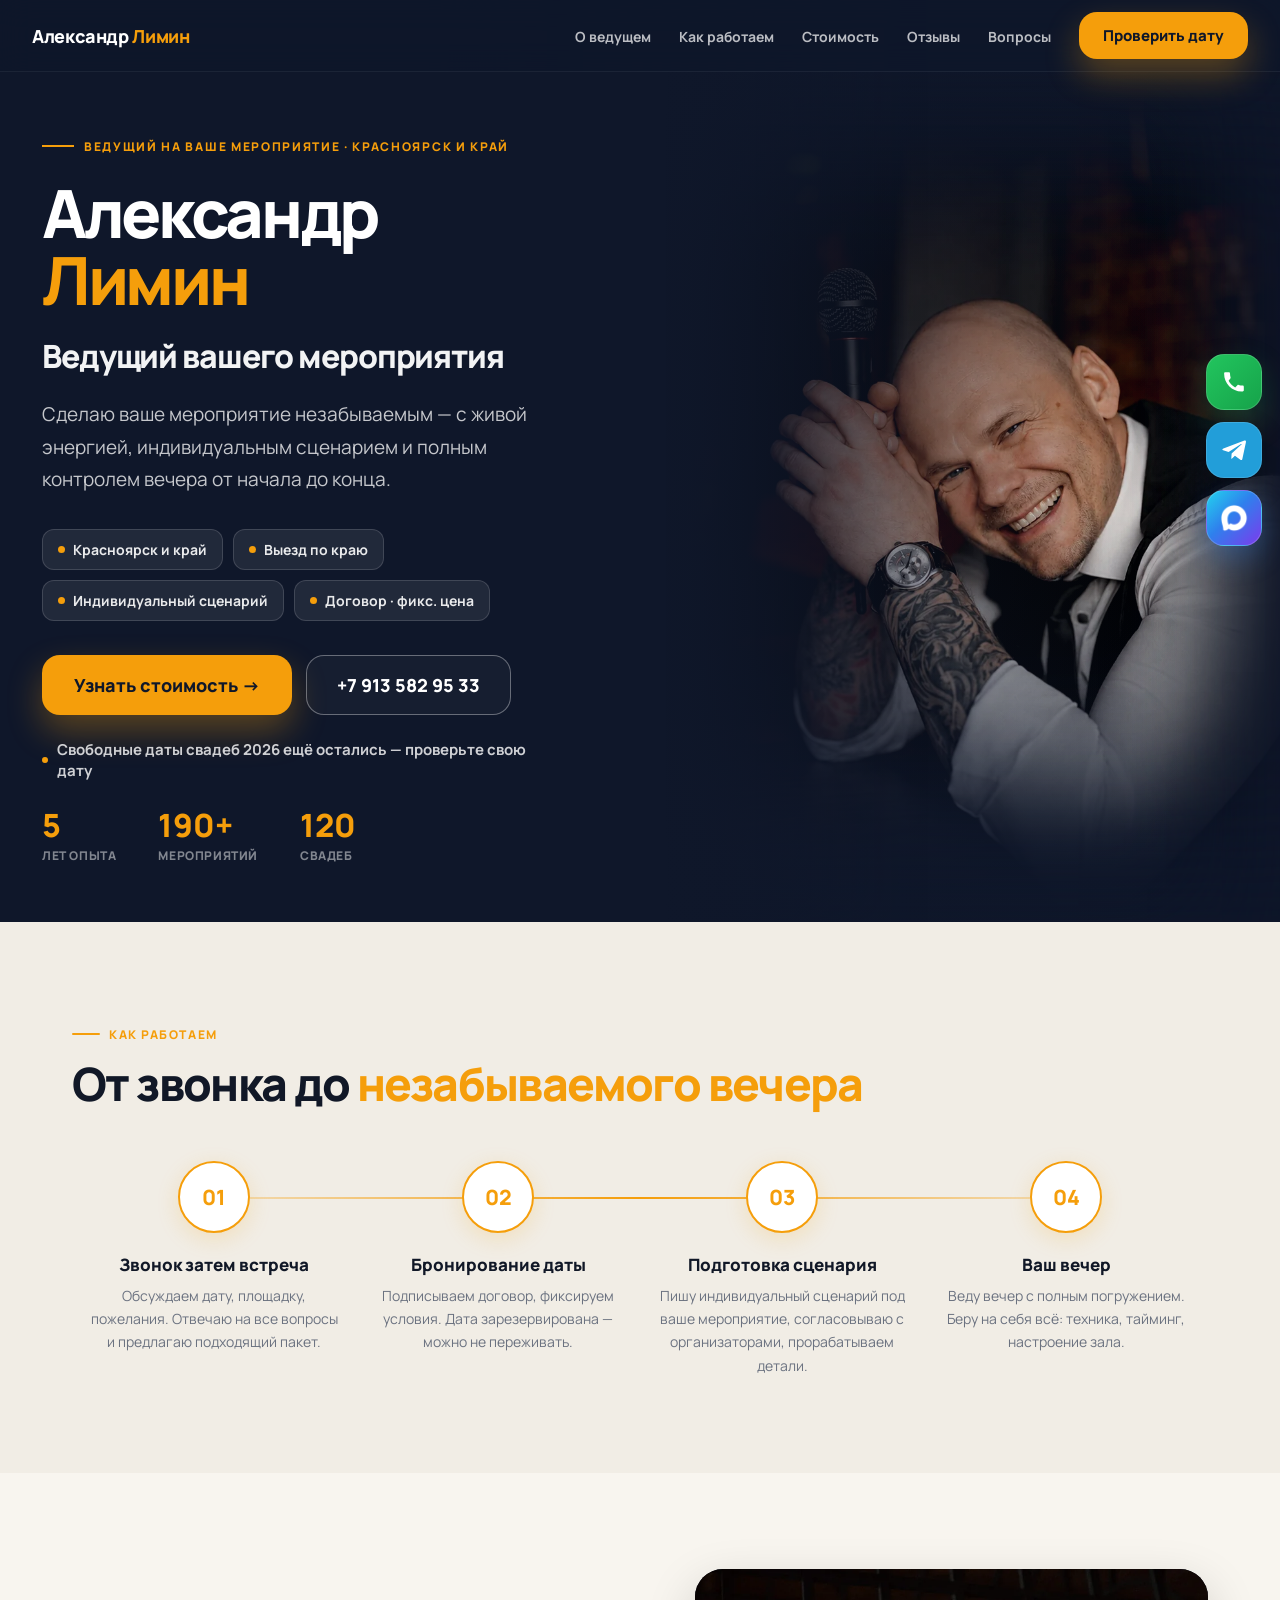
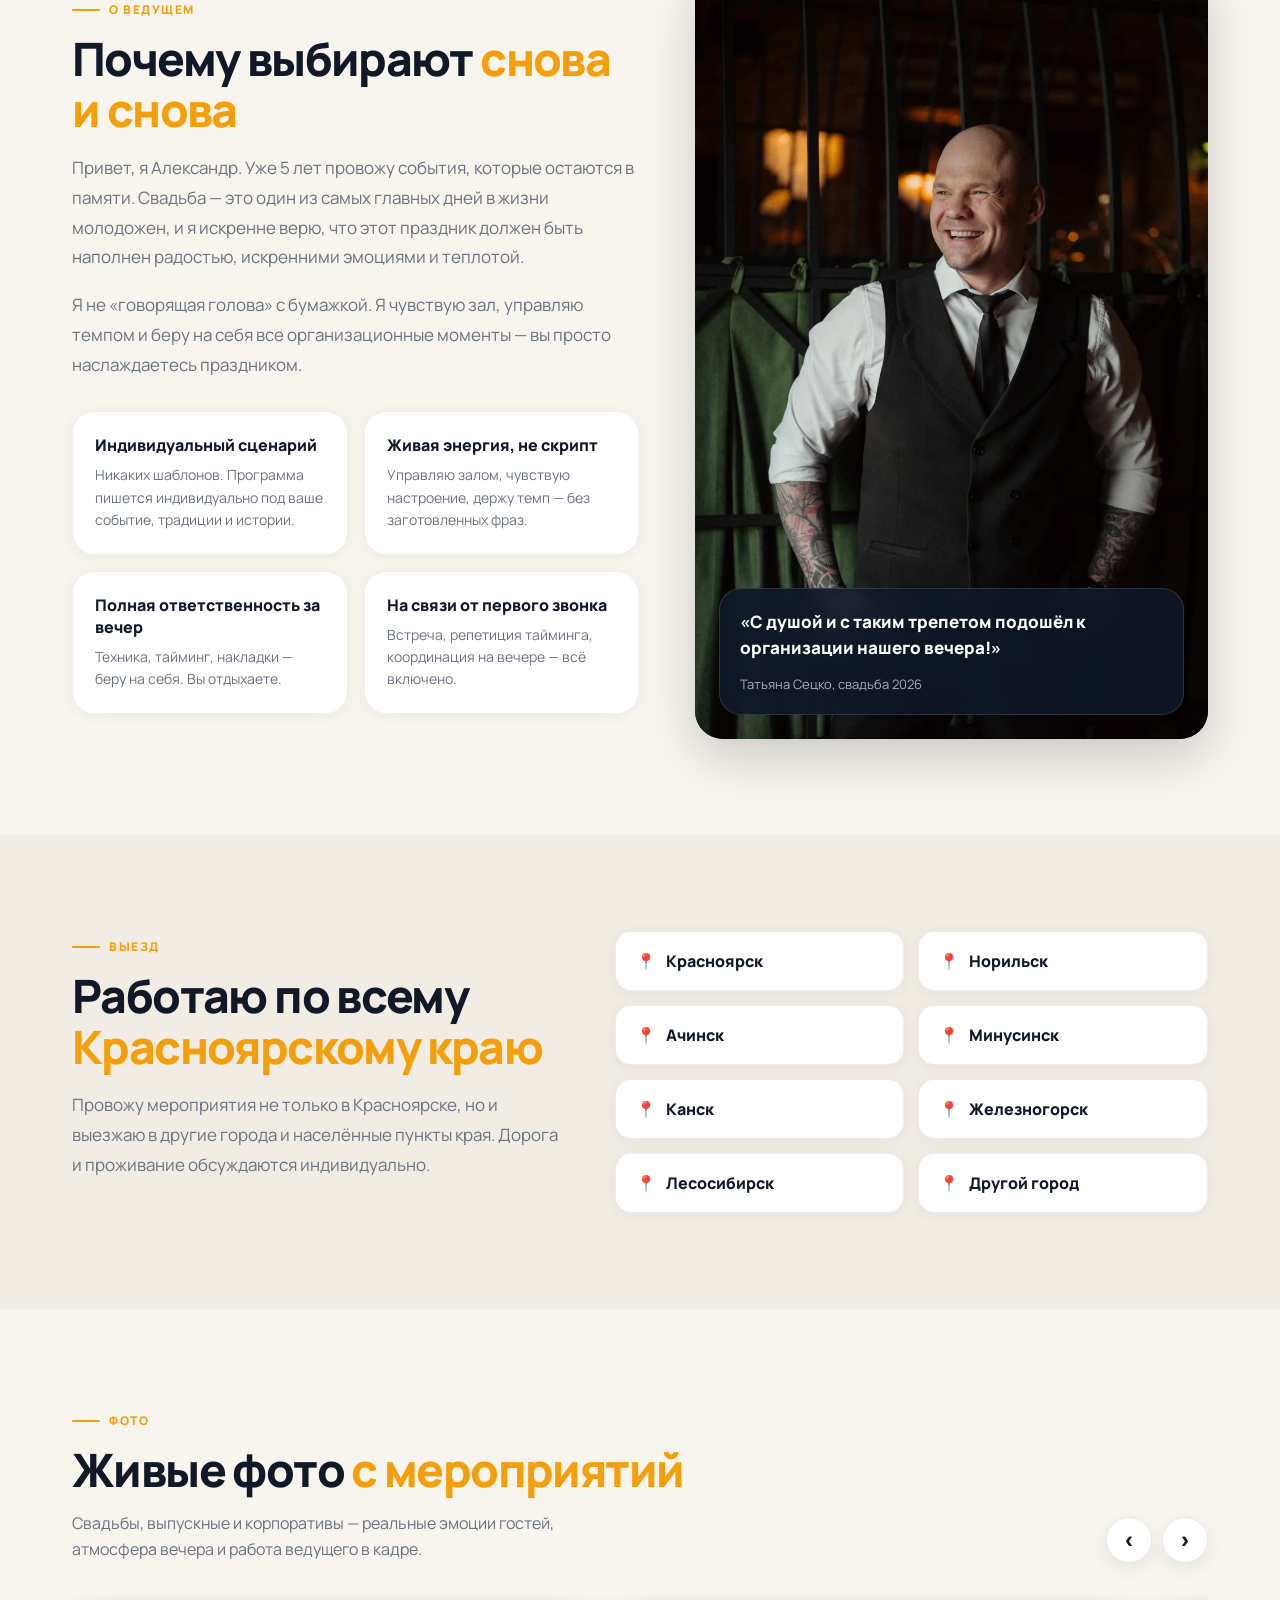
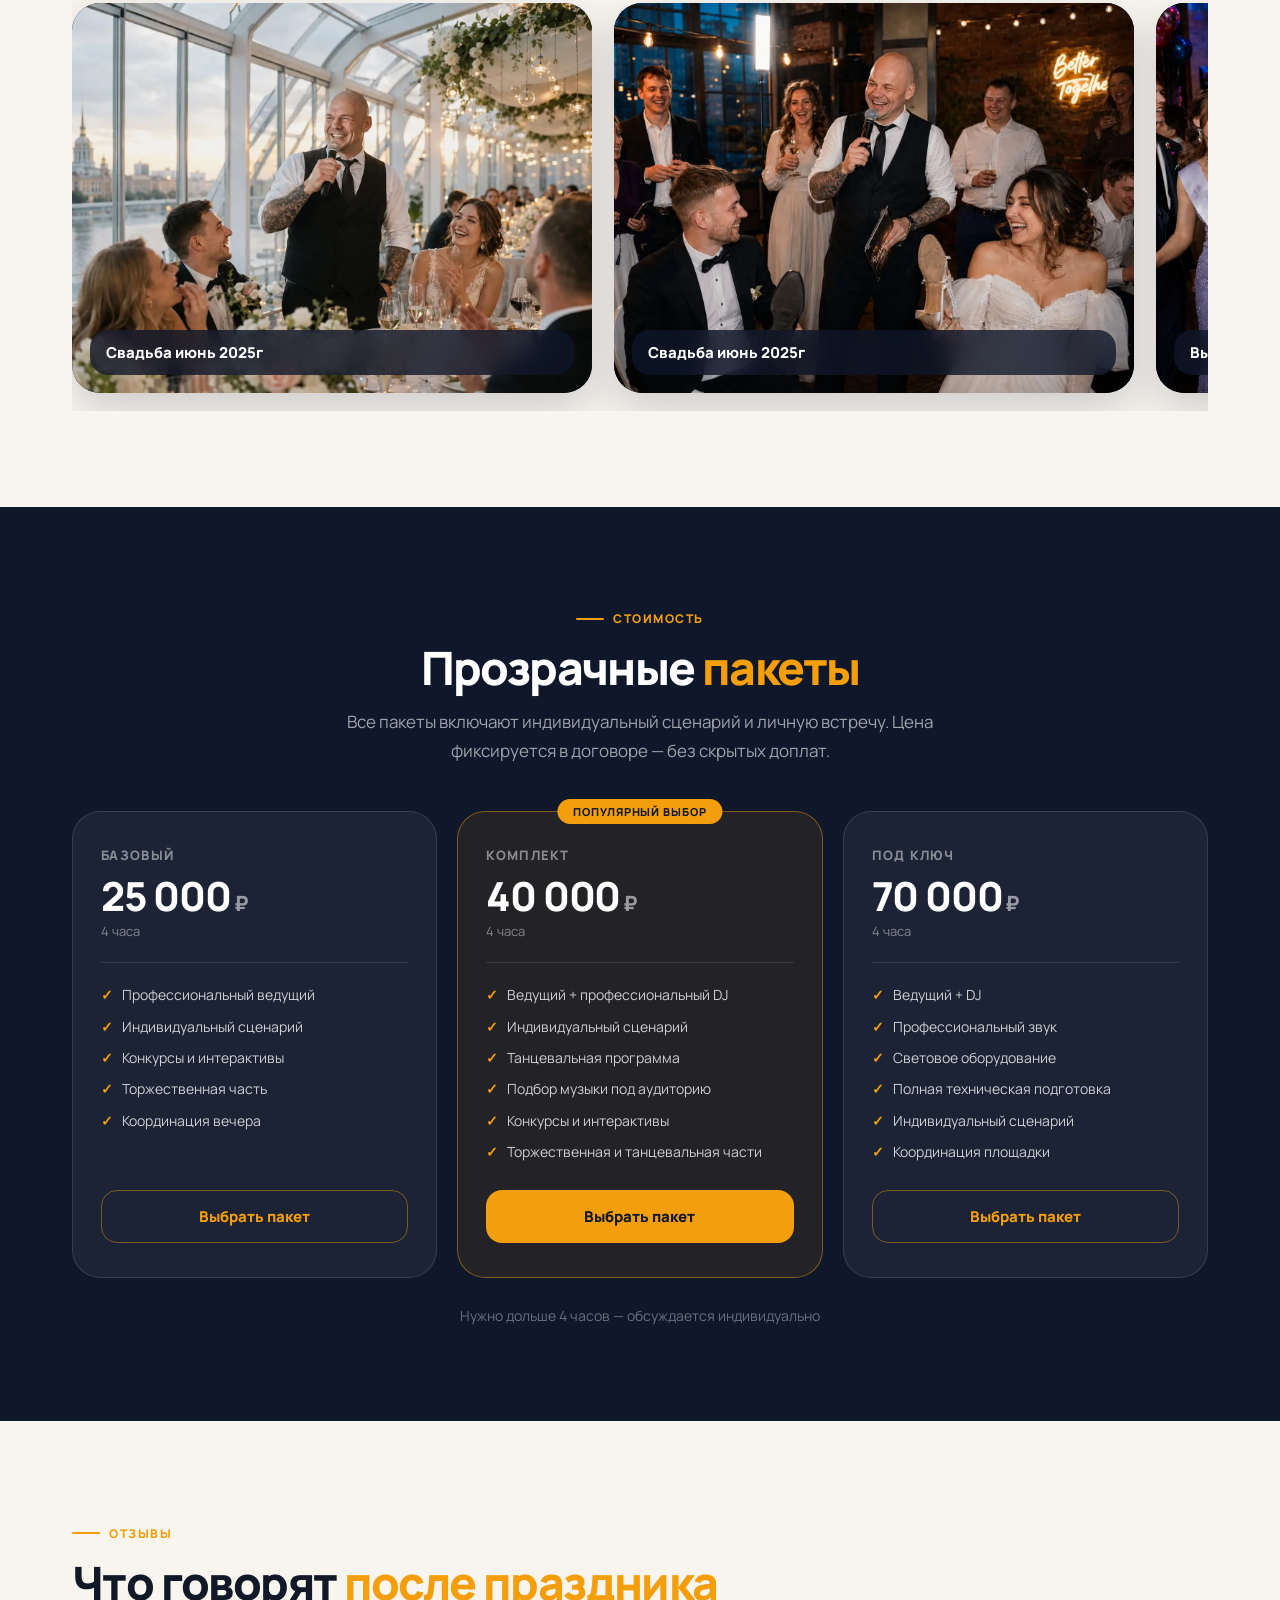
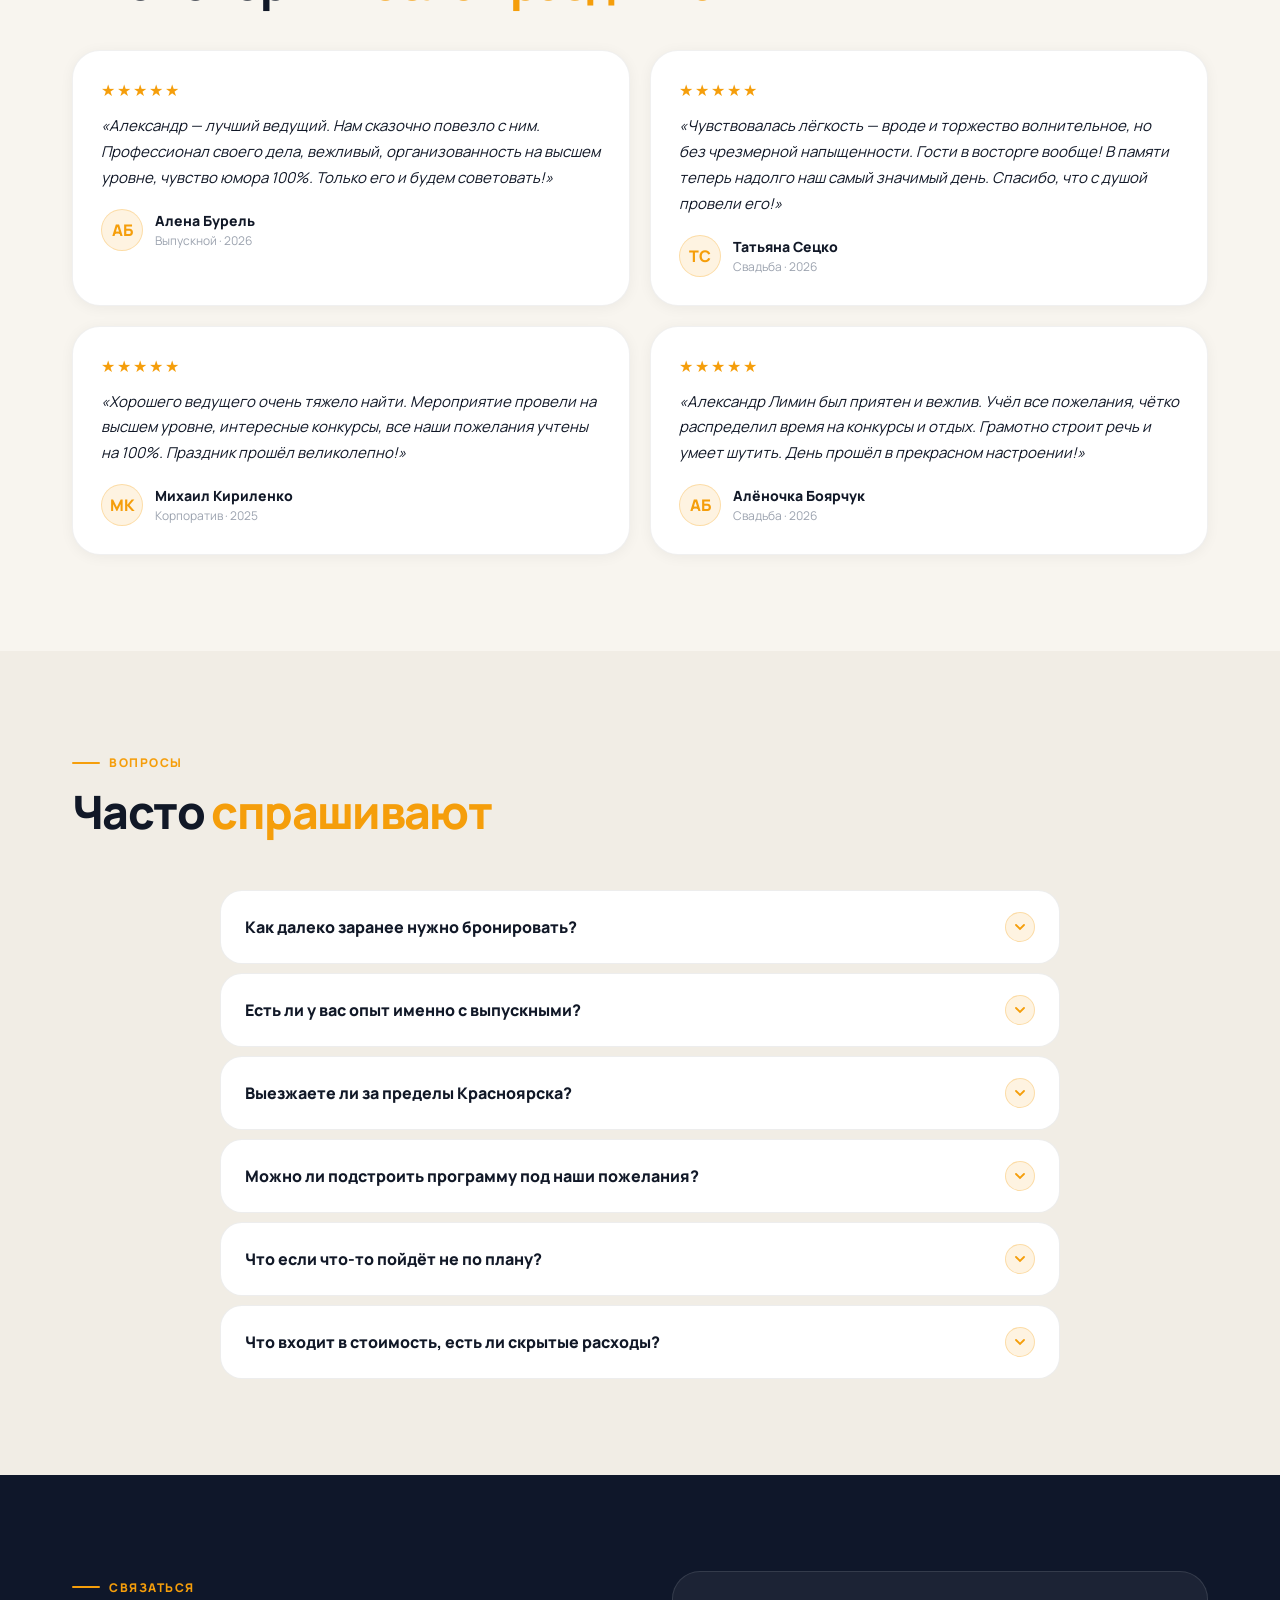
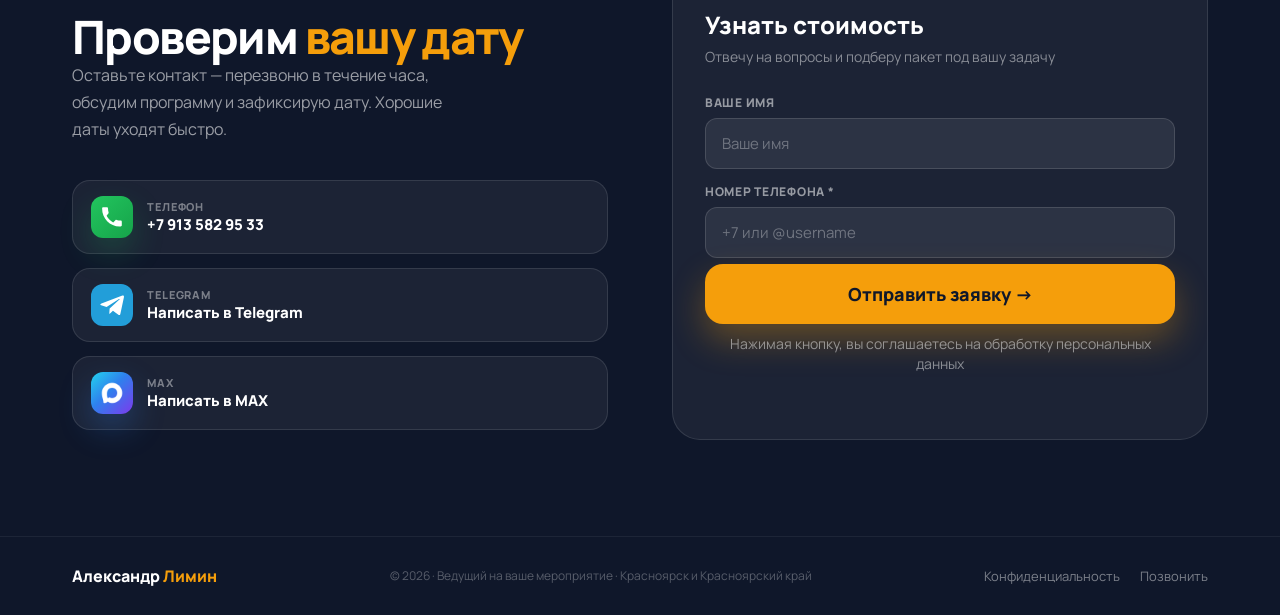
==== commit 0cb57b69: "Add files via upload" ====
--- a/index.html
+++ b/index.html
@@ -1,1249 +1,1251 @@
-<!doctype html>
-<html lang="ru">
-<head>
-<meta charset="utf-8">
-<meta name="viewport" content="width=device-width, initial-scale=1">
-<title>Александр Лимин — ведущий вашего мероприятия в Красноярске</title>
-<meta name="description" content="Александр Лимин — ведущий мероприятий в Красноярске и Красноярском крае. Индивидуальный сценарий, DJ, договор, фиксированная стоимость.">
-<meta name="theme-color" content="#0F172A">
-<link rel="preconnect" href="https://fonts.googleapis.com">
-<link rel="preconnect" href="https://fonts.gstatic.com" crossorigin>
-<link href="https://fonts.googleapis.com/css2?family=Manrope:wght@400;500;600;700;800&display=swap" rel="stylesheet">
-<style>
-*,*::before,*::after{box-sizing:border-box;margin:0;padding:0}
-html{scroll-behavior:smooth;font-size:16px}
-:root{--dark:#0F172A;--dark2:#111827;--gold:#F59E0B;--gold-h:#D97706;--gold-bg:rgba(245,158,11,.12);--gold-ln:rgba(245,158,11,.28);--light:#F8F5EF;--light2:#F1EDE5;--txt:#111827;--txt2:#6B7280;--txt3:#9CA3AF;--white:#fff;--r-sm:10px;--r-md:16px;--r-lg:22px;--r-xl:28px;--nav-h:72px;--cont:1200px;--shadow:0 18px 50px rgba(0,0,0,.18);--shadow-gold:0 16px 35px rgba(245,158,11,.32)}
-body{font-family:'Manrope',Arial,sans-serif;background:var(--light);color:var(--txt);overflow-x:hidden;-webkit-font-smoothing:antialiased}
-.container{max-width:var(--cont);margin:0 auto;padding:0 32px}
-a{color:inherit}
-#nav{position:fixed;top:0;left:0;right:0;z-index:1000;height:var(--nav-h);display:flex;align-items:center;padding:0 32px;background:rgba(15,23,42,.72);backdrop-filter:blur(16px);border-bottom:1px solid rgba(255,255,255,.06)}
-.nav-logo{font-size:18px;font-weight:800;color:var(--white);text-decoration:none;margin-right:auto;letter-spacing:-.02em}.nav-logo span{color:var(--gold)}
-.nav-links{display:flex;gap:28px;list-style:none;margin-right:28px}.nav-links a{font-size:14px;font-weight:700;color:rgba(255,255,255,.72);text-decoration:none;transition:.2s}.nav-links a:hover{color:#fff}
-.nav-cta{display:inline-flex;align-items:center;justify-content:center;background:var(--gold);color:var(--dark);font-weight:800;font-size:15px;padding:13px 24px;border-radius:18px;text-decoration:none;box-shadow:var(--shadow-gold)}.nav-cta:hover{background:var(--gold-h)}
-.burger{display:none;background:none;border:0;flex-direction:column;gap:5px;margin-left:14px}.burger span{width:24px;height:2px;background:#fff;border-radius:3px;transition:.25s}
-#mobile-menu{display:none;position:fixed;top:var(--nav-h);left:0;right:0;z-index:900;background:rgba(15,23,42,.98);padding:20px 24px 28px;border-bottom:1px solid rgba(245,158,11,.14)}#mobile-menu.open{display:flex;flex-direction:column;gap:4px}.mm-link{padding:13px 0;text-decoration:none;color:rgba(255,255,255,.82);border-bottom:1px solid rgba(255,255,255,.08);font-weight:700}.mm-cta{margin-top:12px;padding:15px;border-radius:16px;background:var(--gold);color:var(--dark);text-align:center;border-bottom:0}
-.btn-primary,.btn-secondary,.btn-price,.btn-outline{display:inline-flex;align-items:center;justify-content:center;text-decoration:none;border-radius:18px;font-family:'Manrope',Arial,sans-serif;transition:.2s;cursor:pointer}
-.btn-primary{background:var(--gold);color:var(--dark);font-size:18px;font-weight:800;padding:18px 32px;box-shadow:var(--shadow-gold);gap:10px}.btn-primary:hover{background:var(--gold-h);transform:translateY(-1px)}
-.btn-secondary{color:#fff;border:1.5px solid rgba(255,255,255,.35);font-size:18px;font-weight:800;padding:17px 30px;background:rgba(255,255,255,.03)}.btn-secondary:hover{background:rgba(255,255,255,.08);border-color:#fff}
-.btn-outline{color:var(--gold);border:1.5px solid var(--gold-ln);font-size:15px;font-weight:800;padding:13px 22px;background:transparent}.btn-outline:hover{background:var(--gold-bg);border-color:var(--gold)}
-.section-tag{display:inline-flex;align-items:center;gap:9px;font-size:12px;font-weight:800;letter-spacing:.13em;text-transform:uppercase;color:var(--gold);margin-bottom:16px}.section-tag::before{content:'';width:28px;height:2px;background:var(--gold);border-radius:2px}
-.h2{font-size:clamp(32px,3.8vw,46px);font-weight:800;line-height:1.1;letter-spacing:-.035em;color:var(--dark2)}.h2 em{font-style:normal;color:var(--gold)}
-.sr{opacity:0;transform:translateY(22px);transition:opacity .65s ease,transform .65s ease}.sr.in{opacity:1;transform:none}.sr-d1{transition-delay:.08s}.sr-d2{transition-delay:.16s}.sr-d3{transition-delay:.24s}.sr-d4{transition-delay:.32s}
-#hero{position:relative;min-height:92vh;background:var(--dark);overflow:hidden;display:flex;align-items:stretch}.hero-bg{position:absolute;inset:0;z-index:0;background:#0F172A}.hero-bg::after{content:'';position:absolute;inset:0;background:radial-gradient(ellipse 110% 90% at 62% 50%,rgba(15,23,42,.05) 0%,rgba(15,23,42,.38) 42%,rgba(15,23,42,.88) 100%)}
-.hero-split{position:relative;z-index:2;display:grid;grid-template-columns:52% 48%;width:100%;padding-top:var(--nav-h)}.hero-left{display:flex;align-items:center;position:relative;padding:58px 0}.hero-left::after{content:'';position:absolute;inset:0;background:linear-gradient(90deg,rgba(15,23,42,.96) 0%,rgba(15,23,42,.86) 62%,rgba(15,23,42,0) 100%)}.hero-left-inner{position:relative;z-index:1;max-width:640px;padding-left:42px;padding-right:24px}
-.hero-eyebrow{display:inline-flex;align-items:center;gap:10px;font-size:12px;font-weight:800;letter-spacing:.14em;text-transform:uppercase;color:var(--gold);margin-bottom:24px}.hero-eyebrow::before{content:'';width:32px;height:2px;background:var(--gold)}
-.hero-h1{font-size:clamp(46px,5.2vw,78px);font-weight:800;line-height:1.02;letter-spacing:-.05em;color:#fff;margin-bottom:20px}.hero-h1 span{color:var(--gold)}.hero-role{font-size:clamp(24px,2.5vw,36px);font-weight:800;color:rgba(255,255,255,.95);margin-bottom:20px;letter-spacing:-.035em}
-.hero-sub{font-size:19px;line-height:1.7;color:rgba(255,255,255,.76);max-width:540px;margin-bottom:34px}.hero-bullets{display:flex;flex-wrap:wrap;gap:10px;margin-bottom:34px}.hero-bullet{display:inline-flex;align-items:center;gap:8px;background:rgba(255,255,255,.08);border:1px solid rgba(255,255,255,.14);border-radius:12px;color:rgba(255,255,255,.9);font-size:14px;font-weight:700;padding:10px 15px}.hero-bullet::before{content:'';width:7px;height:7px;border-radius:50%;background:var(--gold)}
-.hero-btns{display:flex;gap:14px;flex-wrap:wrap;margin-bottom:24px}.hero-urgency{display:flex;align-items:center;gap:9px;color:rgba(255,255,255,.8);font-weight:700;font-size:15px;margin-bottom:28px}.hero-urgency::before{content:'';width:6px;height:6px;border-radius:50%;background:var(--gold)}.hero-stats{display:flex;gap:42px}.hero-stat-num{font-size:32px;line-height:1;font-weight:800;color:var(--gold)}.hero-stat-lbl{font-size:12px;font-weight:800;color:rgba(255,255,255,.48);text-transform:uppercase;margin-top:6px;letter-spacing:.05em}
-.hero-right{position:relative;display:flex;align-items:flex-end;justify-content:center;overflow:hidden}.hero-person{position:absolute;inset:0;width:100%;height:100%;object-fit:cover;object-position:center top}.hero-person.mob-only{display:none}.hero-right::before{content:'';position:absolute;inset:0;z-index:1;background:linear-gradient(90deg,rgba(15,23,42,.42) 0%,rgba(15,23,42,.06) 35%,rgba(15,23,42,.1) 100%)}
-#process,#about,#travel,#pricing,#reviews,#faq,#contact{padding:96px 0}#process,#travel,#faq{background:var(--light2)}#about,#reviews{background:var(--light)}#video,#pricing,#contact{background:var(--dark)}
-.process-grid{display:grid;grid-template-columns:repeat(4,1fr);gap:0;margin-top:52px;position:relative}.process-grid::before{content:'';position:absolute;top:36px;left:calc(12.5% + 36px);right:calc(12.5% + 36px);height:2px;background:linear-gradient(90deg,var(--gold-ln),var(--gold),var(--gold-ln));z-index:0}.process-step{position:relative;z-index:1;text-align:center;padding:0 18px}.process-num{width:72px;height:72px;border-radius:50%;background:#fff;border:2px solid var(--gold);display:flex;align-items:center;justify-content:center;margin:0 auto 20px;font-size:21px;font-weight:800;color:var(--gold);box-shadow:0 6px 22px rgba(245,158,11,.18)}.process-title{font-size:17px;font-weight:800;margin-bottom:8px;color:var(--dark2)}.process-text{font-size:14px;line-height:1.65;color:var(--txt2)}
-.about-wrap{display:grid;grid-template-columns:1.05fr .95fr;gap:56px;align-items:center}.about-text p{font-size:17px;line-height:1.75;color:var(--txt2);margin-top:18px;max-width:620px}.about-features{display:grid;grid-template-columns:1fr 1fr;gap:16px;margin-top:32px}.about-feature{background:#fff;border:1px solid rgba(0,0,0,.06);border-radius:22px;padding:22px;box-shadow:0 2px 14px rgba(0,0,0,.05)}.about-feature h3{font-size:16px;font-weight:800;color:var(--dark2);margin-bottom:8px}.about-feature p{font-size:14px;line-height:1.6;color:var(--txt2);margin:0}.about-photo{position:relative;min-height:540px;border-radius:28px;overflow:hidden;background:var(--dark);box-shadow:var(--shadow)}.about-photo img{width:100%;height:100%;min-height:540px;object-fit:cover;object-position:center center;display:block}.about-quote{position:absolute;left:24px;right:24px;bottom:24px;background:rgba(15,23,42,.88);backdrop-filter:blur(14px);border:1px solid rgba(255,255,255,.13);border-radius:22px;padding:20px;color:#fff}.about-quote p{font-size:17px;line-height:1.55;font-weight:800;margin:0 0 10px;color:#fff}.about-quote span{font-size:13px;color:rgba(255,255,255,.65)}
-.travel-wrap{display:grid;grid-template-columns:1fr 1.2fr;gap:48px;align-items:start}.travel-text{font-size:17px;line-height:1.75;color:var(--txt2);margin-top:18px}.cities-grid{display:grid;grid-template-columns:repeat(2,1fr);gap:14px}.city-chip{background:#fff;border:1px solid rgba(0,0,0,.07);border-radius:16px;padding:18px 20px;font-weight:800;color:var(--dark2);box-shadow:0 2px 14px rgba(0,0,0,.05);display:flex;align-items:center;gap:10px}.city-chip::before{content:'📍'}
-.video-head,.pricing-head{text-align:center;margin-bottom:46px}#video .h2,#pricing .h2,#contact .h2{color:#fff}.lead,.price-sub{font-size:17px;line-height:1.7;color:rgba(255,255,255,.6);max-width:680px;margin:14px auto 0}.video-single{max-width:860px;margin:0 auto;background:rgba(255,255,255,.05);border:1px solid rgba(255,255,255,.12);border-radius:28px;overflow:hidden}.video-thumb{aspect-ratio:16/9;background:linear-gradient(135deg,rgba(245,158,11,.14),rgba(255,255,255,.03));display:flex;align-items:center;justify-content:center;flex-direction:column;gap:14px}.play-btn{width:62px;height:62px;border-radius:50%;background:var(--gold);display:flex;align-items:center;justify-content:center;box-shadow:0 0 0 9px rgba(245,158,11,.18)}.play-btn svg{width:24px;height:24px;fill:var(--dark);margin-left:4px}.video-label{font-size:13px;font-weight:800;letter-spacing:.08em;text-transform:uppercase;color:rgba(255,255,255,.62)}.video-body{padding:22px 26px}.video-format{font-size:12px;font-weight:800;color:var(--gold);text-transform:uppercase;letter-spacing:.1em;margin-bottom:6px}.video-title{font-size:18px;font-weight:800;color:#fff}
-.pricing-panel{display:grid;grid-template-columns:repeat(3,1fr);gap:20px}.price-card{background:rgba(255,255,255,.055);border:1px solid rgba(255,255,255,.12);border-radius:28px;padding:34px 28px;position:relative;display:flex;flex-direction:column}.price-card.popular{background:rgba(245,158,11,.09);border-color:rgba(245,158,11,.45)}.popular-badge{position:absolute;top:-13px;left:50%;transform:translateX(-50%);background:var(--gold);color:var(--dark);font-size:11px;font-weight:800;text-transform:uppercase;letter-spacing:.08em;padding:5px 16px;border-radius:20px;white-space:nowrap}.price-tier{font-size:13px;font-weight:800;color:rgba(255,255,255,.48);text-transform:uppercase;letter-spacing:.1em;margin-bottom:12px}.price-amount{font-size:40px;line-height:1;font-weight:800;color:#fff;letter-spacing:-.03em;margin-bottom:6px}.price-amount span{font-size:21px;color:rgba(255,255,255,.55)}.price-note{font-size:13px;color:rgba(255,255,255,.45);margin-bottom:22px}.price-divider{height:1px;background:rgba(255,255,255,.1);margin-bottom:22px}.price-features{list-style:none;display:flex;flex-direction:column;gap:11px;flex:1;margin-bottom:28px}.price-features li{font-size:14px;line-height:1.45;color:rgba(255,255,255,.78);display:flex;gap:9px}.price-features li::before{content:'✓';color:var(--gold);font-weight:800}.btn-price{display:block;text-align:center;border:1.5px solid rgba(245,158,11,.45);color:var(--gold);font-size:15px;font-weight:800;padding:15px;border-radius:16px}.price-card.popular .btn-price{background:var(--gold);color:var(--dark)}.pricing-note{text-align:center;font-size:14px;color:rgba(255,255,255,.38);margin-top:28px}
-.reviews-grid{display:grid;grid-template-columns:repeat(2,1fr);gap:20px;margin-top:42px}.review-card{background:#fff;border:1px solid rgba(0,0,0,.06);border-radius:28px;padding:28px;box-shadow:0 2px 14px rgba(0,0,0,.05)}.review-stars{color:var(--gold);letter-spacing:2px;margin-bottom:12px}.review-text{font-size:15px;line-height:1.72;color:var(--txt);font-style:italic;margin-bottom:18px}.review-footer{display:flex;align-items:center;gap:12px}.review-avatar{width:42px;height:42px;border-radius:50%;background:var(--gold-bg);border:1px solid var(--gold-ln);display:flex;align-items:center;justify-content:center;color:var(--gold);font-weight:800}.review-name{font-weight:800;color:var(--dark2);font-size:14px}.review-meta{font-size:12px;color:var(--txt3);margin-top:2px}
-.faq-grid{max-width:840px;margin:52px auto 0;display:flex;flex-direction:column;gap:9px}.faq-item{background:#fff;border:1px solid rgba(0,0,0,.07);border-radius:22px;overflow:hidden}.faq-q{width:100%;display:flex;align-items:center;justify-content:space-between;gap:16px;padding:21px 24px;background:0;border:0;cursor:pointer;text-align:left;font-family:'Manrope';font-size:16px;font-weight:800;color:var(--dark2)}.faq-icon{width:30px;height:30px;border-radius:50%;background:var(--gold-bg);border:1px solid var(--gold-ln);display:flex;align-items:center;justify-content:center;flex-shrink:0;transition:.25s}.faq-icon svg{width:12px;height:12px;stroke:var(--gold);fill:none;transition:.25s}.faq-a{max-height:0;overflow:hidden;transition:max-height .35s ease}.faq-a-inner{padding:0 24px 21px;font-size:15px;line-height:1.7;color:var(--txt2)}.faq-item.open .faq-a{max-height:260px}.faq-item.open .faq-icon{background:var(--gold)}.faq-item.open .faq-icon svg{stroke:var(--dark);transform:rotate(180deg)}
-.contact-wrap{display:grid;grid-template-columns:1fr 1fr;gap:64px;align-items:start}.contact-left p{font-size:16px;line-height:1.7;color:rgba(255,255,255,.58);max-width:410px;margin-bottom:36px}.contact-links{display:flex;flex-direction:column;gap:14px}.contact-link{display:flex;align-items:center;gap:14px;text-decoration:none;padding:15px 18px;background:rgba(255,255,255,.055);border:1px solid rgba(255,255,255,.11);border-radius:18px;color:#fff}.contact-link:hover{border-color:rgba(245,158,11,.5);background:rgba(245,158,11,.06)}.contact-link-icon{width:42px;height:42px;border-radius:12px;background:rgba(245,158,11,.16);display:flex;align-items:center;justify-content:center;font-size:19px}.contact-link-label{font-size:11px;font-weight:800;color:rgba(255,255,255,.42);letter-spacing:.08em;text-transform:uppercase}.contact-link-val{font-size:15px;font-weight:800;color:#fff}
-.contact-form{background:rgba(255,255,255,.055);border:1px solid rgba(255,255,255,.11);border-radius:28px;padding:36px 32px}.contact-form h3{font-size:24px;font-weight:800;color:#fff;margin-bottom:6px}.contact-form p{font-size:14px;color:rgba(255,255,255,.48);margin-bottom:28px}.form-grid{display:grid;grid-template-columns:1fr 1fr;gap:14px}.form-field{display:flex;flex-direction:column;gap:7px}.form-field.full{grid-column:1/-1}.form-label{font-size:12px;font-weight:800;color:rgba(255,255,255,.54);letter-spacing:.06em;text-transform:uppercase}.form-input,.form-textarea{width:100%;background:rgba(255,255,255,.075);border:1px solid rgba(255,255,255,.13);border-radius:12px;color:#fff;font-family:'Manrope';font-size:15px;padding:14px 16px;min-height:50px}.form-input::placeholder,.form-textarea::placeholder{color:rgba(255,255,255,.32)}.form-input:focus,.form-textarea:focus{outline:0;border-color:rgba(245,158,11,.65);background:rgba(255,255,255,.1)}.form-textarea{min-height:110px;resize:vertical}.form-submit{width:100%;margin-top:6px;background:var(--gold);color:var(--dark);font-family:'Manrope';font-size:18px;font-weight:800;padding:18px;border-radius:18px;border:0;cursor:pointer;box-shadow:var(--shadow-gold)}.form-submit:hover{background:var(--gold-h)}.form-agree{font-size:12px;color:rgba(255,255,255,.32);margin-top:10px;text-align:center;line-height:1.45}.form-success{display:none;text-align:center;padding:24px 0}.form-success h4{font-size:22px;font-weight:800;color:#fff;margin-bottom:8px}.form-success p{font-size:15px;color:rgba(255,255,255,.6)}
-footer{background:var(--dark);border-top:1px solid rgba(255,255,255,.06);padding:28px 0}.footer-inner{display:flex;align-items:center;justify-content:space-between;gap:16px}.footer-logo{font-size:16px;font-weight:800;color:#fff}.footer-logo span{color:var(--gold)}.footer-copy{font-size:12px;color:rgba(255,255,255,.3)}.footer-nav{display:flex;gap:20px}.footer-nav a{font-size:13px;color:rgba(255,255,255,.45);text-decoration:none}
-@media(max-width:860px){.container{padding:0 20px}#nav{padding:0 20px}.nav-links,.nav-cta{display:none}.burger{display:flex}#hero{min-height:100svh}.hero-split{display:flex;flex-direction:column;padding-top:0;min-height:100svh}.hero-right{order:1;height:54svh;flex:0 0 auto}.hero-right::before{background:linear-gradient(to top,rgba(15,23,42,.72),transparent 60%)}.hero-person.desk-only{display:none!important}.hero-person.mob-only{display:block!important}.hero-left{order:2;padding:24px 0 44px;background:linear-gradient(to top,rgba(15,23,42,.98) 0%,rgba(15,23,42,.82) 72%,transparent 100%)}.hero-left::after{display:none}.hero-left-inner{padding:0 20px;max-width:100%}.hero-h1{font-size:clamp(40px,12vw,56px)}.hero-role{font-size:24px}.hero-sub{font-size:16px}.hero-btns{flex-direction:column}.btn-primary,.btn-secondary{width:100%;font-size:16px}.hero-stats{gap:20px}.hero-stat-num{font-size:26px}#process,#about,#travel,#pricing,#reviews,#faq,#contact{padding:72px 0}.process-grid{grid-template-columns:1fr 1fr;gap:32px}.process-grid::before{display:none}.about-wrap,.travel-wrap,.contact-wrap{grid-template-columns:1fr;gap:34px}.about-features{grid-template-columns:1fr}.about-photo,.about-photo img{min-height:430px}.cities-grid{grid-template-columns:1fr}.pricing-panel{grid-template-columns:1fr}.reviews-grid{grid-template-columns:1fr}.form-grid{grid-template-columns:1fr}.footer-inner{flex-direction:column;text-align:center}.footer-nav{flex-wrap:wrap;justify-content:center}}
-@media(max-width:560px){.process-grid{grid-template-columns:1fr}.hero-bullet{font-size:12px;padding:8px 11px}.hero-stats{gap:14px}.hero-stat-lbl{font-size:11px}}
-
-
-/* HERO PHOTO UPDATE: фото встроено в фон без видимых краёв */
-
-/* HERO PHOTO RETOUCH: новое фото Для-сайта-топ.png, края растворены в тёмный фон */
-.hero-right.hero-photo-blend{
-  position:relative;
-  align-items:center;
-  justify-content:center;
-  overflow:hidden;
-  background:#0B1426;
-  isolation:isolate;
-}
-
-/* Размытая увеличенная копия фото заполняет весь фон блока */
-.hero-photo-bg{
-  position:absolute;
-  inset:-12%;
-  z-index:0;
-  width:124%;
-  height:124%;
-  object-fit:cover;
-  object-position:center center;
-  transform:scale(1.14);
-  filter:blur(48px) brightness(.34) saturate(1.08);
-  opacity:1;
-}
-
-/* Основное фото: без прямоугольных краёв, с мягкой прозрачной маской */
-.hero-photo-main,
-.hero-new-photo{
-  position:absolute;
-  inset:-3% -2% -4% -2%;
-  z-index:1;
-  width:104%;
-  height:107%;
-  object-fit:contain!important;
-  object-position:center center!important;
-  padding:0;
-  filter:brightness(.98) contrast(1.06) saturate(1.02);
-
-  -webkit-mask-image:radial-gradient(
-    ellipse 78% 92% at 56% 52%,
-    rgba(0,0,0,1) 0%,
-    rgba(0,0,0,1) 52%,
-    rgba(0,0,0,.92) 64%,
-    rgba(0,0,0,.68) 76%,
-    rgba(0,0,0,.34) 88%,
-    rgba(0,0,0,0) 100%
-  );
-  mask-image:radial-gradient(
-    ellipse 78% 92% at 56% 52%,
-    rgba(0,0,0,1) 0%,
-    rgba(0,0,0,1) 52%,
-    rgba(0,0,0,.92) 64%,
-    rgba(0,0,0,.68) 76%,
-    rgba(0,0,0,.34) 88%,
-    rgba(0,0,0,0) 100%
-  );
-  -webkit-mask-repeat:no-repeat;
-  mask-repeat:no-repeat;
-  -webkit-mask-size:100% 100%;
-  mask-size:100% 100%;
-}
-
-/* Туман поверх краёв: убирает остаточные границы фото */
-.hero-right.hero-photo-blend::before{
-  content:'';
-  position:absolute;
-  inset:0;
-  z-index:2;
-  pointer-events:none;
-  background:
-    linear-gradient(90deg,
-      rgba(11,20,38,1) 0%,
-      rgba(11,20,38,.92) 5%,
-      rgba(11,20,38,.62) 13%,
-      rgba(11,20,38,.18) 27%,
-      rgba(11,20,38,0) 45%,
-      rgba(11,20,38,.05) 68%,
-      rgba(11,20,38,.36) 88%,
-      rgba(11,20,38,.92) 100%
-    ),
-    linear-gradient(180deg,
-      rgba(11,20,38,.88) 0%,
-      rgba(11,20,38,.30) 14%,
-      rgba(11,20,38,0) 34%,
-      rgba(11,20,38,0) 68%,
-      rgba(11,20,38,.42) 86%,
-      rgba(11,20,38,1) 100%
-    );
-}
-
-/* Мягкая виньетка, чтобы фото не выглядело вставленным прямоугольником */
-.hero-right.hero-photo-blend::after{
-  content:'';
-  position:absolute;
-  inset:-1px;
-  z-index:3;
-  pointer-events:none;
-  background:
-    radial-gradient(ellipse 82% 86% at 58% 48%, rgba(245,158,11,.08) 0%, rgba(11,20,38,0) 56%),
-    radial-gradient(ellipse 96% 100% at 50% 50%, rgba(11,20,38,0) 44%, rgba(11,20,38,.26) 72%, rgba(11,20,38,.94) 100%);
-  box-shadow:
-    inset 115px 0 130px rgba(11,20,38,.98),
-    inset -72px 0 95px rgba(11,20,38,.76),
-    inset 0 74px 90px rgba(11,20,38,.80),
-    inset 0 -110px 120px rgba(11,20,38,1);
-}
-
-@media(max-width:860px){
-  .hero-right.hero-photo-blend{height:62svh;min-height:430px;background:#0B1426}
-  .hero-photo-bg{
-    inset:-16%;
-    width:132%;
-    height:132%;
-    transform:scale(1.18);
-    filter:blur(44px) brightness(.34) saturate(1.08);
-  }
-  .hero-photo-main,
-  .hero-new-photo{
-    inset:-2% -3% -5% -3%;
-    width:106%;
-    height:108%;
-    object-fit:contain!important;
-    object-position:center center!important;
-    -webkit-mask-image:radial-gradient(
-      ellipse 84% 94% at 52% 54%,
-      rgba(0,0,0,1) 0%,
-      rgba(0,0,0,1) 50%,
-      rgba(0,0,0,.90) 64%,
-      rgba(0,0,0,.62) 78%,
-      rgba(0,0,0,.22) 91%,
-      rgba(0,0,0,0) 100%
-    );
-    mask-image:radial-gradient(
-      ellipse 84% 94% at 52% 54%,
-      rgba(0,0,0,1) 0%,
-      rgba(0,0,0,1) 50%,
-      rgba(0,0,0,.90) 64%,
-      rgba(0,0,0,.62) 78%,
-      rgba(0,0,0,.22) 91%,
-      rgba(0,0,0,0) 100%
-    );
-  }
-  .hero-right.hero-photo-blend::before{
-    background:
-      linear-gradient(180deg,
-        rgba(11,20,38,.90) 0%,
-        rgba(11,20,38,.30) 18%,
-        rgba(11,20,38,0) 42%,
-        rgba(11,20,38,.22) 78%,
-        rgba(11,20,38,1) 100%
-      ),
-      linear-gradient(90deg,
-        rgba(11,20,38,.82) 0%,
-        rgba(11,20,38,.24) 13%,
-        rgba(11,20,38,0) 30%,
-        rgba(11,20,38,0) 70%,
-        rgba(11,20,38,.24) 87%,
-        rgba(11,20,38,.82) 100%
-      );
-  }
-  .hero-right.hero-photo-blend::after{
-    box-shadow:
-      inset 52px 0 72px rgba(11,20,38,.82),
-      inset -52px 0 72px rgba(11,20,38,.82),
-      inset 0 62px 80px rgba(11,20,38,.86),
-      inset 0 -115px 120px rgba(11,20,38,1);
-  }
-}
-@media(max-width:600px){
-  .hero-right.hero-photo-blend{height:60svh;min-height:390px}
-}
-
-
-/* FIX: плавный переход hero-фона в фото без вертикальной полосы */
-#hero,.hero-split{background:#0F172A}
-@media(min-width:861px){
-  .hero-left{
-    position:relative;
-    z-index:5;
-    flex:0 0 54%;
-    padding-right:80px;
-  }
-  .hero-left::after{
-    right:-240px;
-    background:linear-gradient(
-      to right,
-      rgba(15,23,42,.98) 0%,
-      rgba(15,23,42,.94) 48%,
-      rgba(15,23,42,.72) 66%,
-      rgba(15,23,42,.38) 82%,
-      rgba(15,23,42,0) 100%
-    );
-  }
-  .hero-right.hero-photo-blend{
-    flex:0 0 calc(46% + 190px);
-    margin-left:-190px;
-    background:transparent!important;
-  }
-  .hero-photo-bg{
-    inset:-24% -20% -24% -34%!important;
-    width:154%!important;
-    height:148%!important;
-    object-fit:cover!important;
-    object-position:center center!important;
-    transform:scale(1.18)!important;
-    filter:blur(58px) brightness(.31) saturate(1.08)!important;
-    opacity:.95!important;
-  }
-  .hero-photo-main,.hero-new-photo{
-    inset:-4% 0 -5% 8%!important;
-    width:94%!important;
-    height:110%!important;
-    object-fit:contain!important;
-    object-position:center right!important;
-    -webkit-mask-image:
-      linear-gradient(to right,
-        transparent 0%,
-        rgba(0,0,0,.18) 7%,
-        rgba(0,0,0,.62) 16%,
-        rgba(0,0,0,1) 30%,
-        rgba(0,0,0,1) 78%,
-        rgba(0,0,0,.72) 91%,
-        transparent 100%
-      ),
-      radial-gradient(ellipse 86% 92% at 58% 52%,
-        rgba(0,0,0,1) 0%,
-        rgba(0,0,0,1) 58%,
-        rgba(0,0,0,.72) 78%,
-        transparent 100%
-      )!important;
-    mask-image:
-      linear-gradient(to right,
-        transparent 0%,
-        rgba(0,0,0,.18) 7%,
-        rgba(0,0,0,.62) 16%,
-        rgba(0,0,0,1) 30%,
-        rgba(0,0,0,1) 78%,
-        rgba(0,0,0,.72) 91%,
-        transparent 100%
-      ),
-      radial-gradient(ellipse 86% 92% at 58% 52%,
-        rgba(0,0,0,1) 0%,
-        rgba(0,0,0,1) 58%,
-        rgba(0,0,0,.72) 78%,
-        transparent 100%
-      )!important;
-    -webkit-mask-composite:source-in;
-    mask-composite:intersect;
-  }
-  .hero-right.hero-photo-blend::before{
-    background:
-      linear-gradient(to right,
-        rgba(15,23,42,1) 0%,
-        rgba(15,23,42,.92) 13%,
-        rgba(15,23,42,.56) 27%,
-        rgba(15,23,42,.16) 42%,
-        rgba(15,23,42,0) 58%
-      ),
-      linear-gradient(to bottom,
-        rgba(15,23,42,.72) 0%,
-        rgba(15,23,42,.18) 22%,
-        rgba(15,23,42,0) 48%,
-        rgba(15,23,42,.40) 86%,
-        rgba(15,23,42,1) 100%
-      )!important;
-  }
-  .hero-right.hero-photo-blend::after{
-    box-shadow:
-      inset 180px 0 180px rgba(15,23,42,.98),
-      inset -70px 0 100px rgba(15,23,42,.70),
-      inset 0 80px 100px rgba(15,23,42,.70),
-      inset 0 -120px 140px rgba(15,23,42,1)!important;
-    background:radial-gradient(
-      ellipse 95% 100% at 61% 50%,
-      rgba(15,23,42,0) 34%,
-      rgba(15,23,42,.18) 72%,
-      rgba(15,23,42,.88) 100%
-    )!important;
-  }
-}
-
-/* Галерея */
-#gallery{
-  padding:96px 0;
-  background:var(--light);
-}
-.gallery-head{
-  display:flex;
-  align-items:flex-end;
-  justify-content:space-between;
-  gap:24px;
-  margin-bottom:32px;
-}
-.gallery-head p{
-  max-width:520px;
-  font-size:16px;
-  line-height:1.65;
-  color:var(--txt2);
-  margin-top:14px;
-}
-.gallery-controls{
-  display:flex;
-  gap:10px;
-  flex-shrink:0;
-}
-.gallery-btn{
-  width:46px;
-  height:46px;
-  border-radius:50%;
-  border:1px solid rgba(0,0,0,.08);
-  background:#fff;
-  color:var(--dark2);
-  font-size:24px;
-  font-weight:800;
-  cursor:pointer;
-  box-shadow:0 6px 18px rgba(0,0,0,.07);
-  transition:transform .15s, background .2s;
-}
-.gallery-btn:hover{
-  transform:translateY(-1px);
-  background:var(--gold);
-}
-.gallery-track{
-  display:flex;
-  gap:22px;
-  overflow-x:auto;
-  scroll-snap-type:x mandatory;
-  scroll-behavior:smooth;
-  padding:8px 4px 18px;
-  -webkit-overflow-scrolling:touch;
-}
-.gallery-track::-webkit-scrollbar{height:8px}
-.gallery-track::-webkit-scrollbar-track{background:rgba(15,23,42,.08);border-radius:20px}
-.gallery-track::-webkit-scrollbar-thumb{background:rgba(245,158,11,.75);border-radius:20px}
-.gallery-card{
-  flex:0 0 min(78vw,520px);
-  scroll-snap-align:start;
-  position:relative;
-  border-radius:28px;
-  overflow:hidden;
-  background:#0F172A;
-  box-shadow:0 16px 42px rgba(15,23,42,.18);
-  aspect-ratio:4/3;
-}
-.gallery-card img{
-  width:100%;
-  height:100%;
-  object-fit:cover;
-  object-position:center;
-  display:block;
-  transition:transform .35s ease;
-}
-.gallery-card:hover img{transform:scale(1.035)}
-.gallery-caption{
-  position:absolute;
-  left:18px;
-  right:18px;
-  bottom:18px;
-  padding:12px 16px;
-  border-radius:18px;
-  background:rgba(15,23,42,.78);
-  color:#fff;
-  font-size:15px;
-  font-weight:800;
-  backdrop-filter:blur(12px);
-}
-@media(max-width:860px){
-  #gallery{padding:72px 0}
-  .gallery-head{
-    display:block;
-    margin-bottom:24px;
-  }
-  .gallery-controls{display:none}
-  .gallery-card{
-    flex-basis:86vw;
-    border-radius:22px;
-  }
-}
-
-
-/* FINAL FIX: плавный переход фона в фото без вертикальной полосы */
-#hero,.hero-split{background:#0F172A}
-.hero-bg{background:#0F172A!important}
-@media(min-width:861px){
-  .hero-left{flex:0 0 54%!important;z-index:5;padding-right:90px}
-  .hero-left::after{
-    right:-360px!important;
-    background:linear-gradient(to right,
-      rgba(15,23,42,1) 0%,
-      rgba(15,23,42,.98) 42%,
-      rgba(15,23,42,.78) 58%,
-      rgba(15,23,42,.42) 73%,
-      rgba(15,23,42,.16) 87%,
-      rgba(15,23,42,0) 100%)!important;
-  }
-  .hero-right.hero-photo-blend{
-    flex:0 0 calc(46% + 280px)!important;
-    margin-left:-280px!important;
-    background:transparent!important;
-  }
-  .hero-photo-bg{
-    inset:-26% -24% -26% -46%!important;
-    width:170%!important;height:152%!important;
-    object-fit:cover!important;object-position:center center!important;
-    transform:scale(1.22)!important;
-    filter:blur(62px) brightness(.32) saturate(1.08)!important;
-    opacity:.78!important;
-  }
-  .hero-photo-main,.hero-new-photo{
-    inset:-3% 0 -5% -1%!important;
-    width:106%!important;height:110%!important;
-    object-fit:contain!important;object-position:center right!important;
-    -webkit-mask-image:linear-gradient(to right,
-      transparent 0%,
-      rgba(0,0,0,.08) 5%,
-      rgba(0,0,0,.34) 14%,
-      rgba(0,0,0,.72) 25%,
-      rgba(0,0,0,1) 38%,
-      rgba(0,0,0,1) 82%,
-      rgba(0,0,0,.74) 93%,
-      transparent 100%)!important;
-    mask-image:linear-gradient(to right,
-      transparent 0%,
-      rgba(0,0,0,.08) 5%,
-      rgba(0,0,0,.34) 14%,
-      rgba(0,0,0,.72) 25%,
-      rgba(0,0,0,1) 38%,
-      rgba(0,0,0,1) 82%,
-      rgba(0,0,0,.74) 93%,
-      transparent 100%)!important;
-  }
-  .hero-right.hero-photo-blend::before{
-    background:
-      linear-gradient(to right,
-        rgba(15,23,42,1) 0%,
-        rgba(15,23,42,.84) 9%,
-        rgba(15,23,42,.46) 21%,
-        rgba(15,23,42,.14) 35%,
-        rgba(15,23,42,0) 52%),
-      linear-gradient(to bottom,
-        rgba(15,23,42,.74) 0%,
-        rgba(15,23,42,.18) 24%,
-        rgba(15,23,42,0) 52%,
-        rgba(15,23,42,.35) 86%,
-        rgba(15,23,42,1) 100%)!important;
-  }
-  .hero-right.hero-photo-blend::after{
-    box-shadow:
-      inset 235px 0 210px rgba(15,23,42,.88),
-      inset -70px 0 95px rgba(15,23,42,.58),
-      inset 0 80px 96px rgba(15,23,42,.68),
-      inset 0 -130px 145px rgba(15,23,42,1)!important;
-    background:radial-gradient(ellipse 98% 100% at 62% 50%,
-      rgba(15,23,42,0) 28%,
-      rgba(15,23,42,.16) 70%,
-      rgba(15,23,42,.86) 100%)!important;
-  }
-}
-.contact-link-icon svg{width:24px;height:24px;display:block}
-.contact-link-icon.icon-tg{background:#229ED9}
-.contact-link-icon.icon-max{background:#55C8FF;color:#fff;font-size:14px;font-weight:900;letter-spacing:-.04em}
-.contact-link-icon.icon-phone{background:rgba(245,158,11,.20)}
-.gallery-card.gallery-card-top img{object-position:center top!important}
-
-
-/* HOTFIX: полностью сглаживаем переход между фоном сайта и фото в первом блоке */
-@media(min-width:861px){
-  #hero,
-  #hero .hero-split,
-  #hero .hero-left{
-    background:#0F172A!important;
-  }
-
-  #hero .hero-split{
-    position:relative!important;
-    overflow:hidden!important;
-  }
-
-  #hero .hero-left{
-    z-index:7!important;
-  }
-
-  #hero .hero-left-inner{
-    position:relative!important;
-    z-index:9!important;
-  }
-
-  #hero .hero-left::after{
-    right:-520px!important;
-    background:linear-gradient(
-      to right,
-      rgba(15,23,42,1) 0%,
-      rgba(15,23,42,1) 46%,
-      rgba(15,23,42,.90) 58%,
-      rgba(15,23,42,.62) 70%,
-      rgba(15,23,42,.30) 84%,
-      rgba(15,23,42,0) 100%
-    )!important;
-  }
-
-  #hero .hero-right.hero-photo-blend{
-    margin-left:-520px!important;
-    flex:0 0 calc(46% + 520px)!important;
-    background:#0F172A!important;
-  }
-
-  #hero .hero-photo-bg{
-    inset:-35% -25% -35% -75%!important;
-    width:205%!important;
-    height:170%!important;
-    filter:blur(82px) brightness(.30) saturate(1.04)!important;
-    opacity:.55!important;
-  }
-
-  #hero .hero-photo-main,
-  #hero .hero-new-photo{
-    inset:-3% 0 -5% 8%!important;
-    width:96%!important;
-    height:110%!important;
-    object-position:center right!important;
-    -webkit-mask-image:linear-gradient(
-      to right,
-      transparent 0%,
-      rgba(0,0,0,.04) 4%,
-      rgba(0,0,0,.18) 12%,
-      rgba(0,0,0,.48) 24%,
-      rgba(0,0,0,.82) 36%,
-      rgba(0,0,0,1) 48%,
-      rgba(0,0,0,1) 82%,
-      rgba(0,0,0,.75) 93%,
-      transparent 100%
-    )!important;
-    mask-image:linear-gradient(
-      to right,
-      transparent 0%,
-      rgba(0,0,0,.04) 4%,
-      rgba(0,0,0,.18) 12%,
-      rgba(0,0,0,.48) 24%,
-      rgba(0,0,0,.82) 36%,
-      rgba(0,0,0,1) 48%,
-      rgba(0,0,0,1) 82%,
-      rgba(0,0,0,.75) 93%,
-      transparent 100%
-    )!important;
-  }
-
-  /* отдельный широкий туман поверх стыка — именно он убирает видимую полосу */
-  #hero .hero-split::after{
-    content:""!important;
-    position:absolute!important;
-    z-index:6!important;
-    top:0!important;
-    bottom:0!important;
-    left:39%!important;
-    width:34%!important;
-    pointer-events:none!important;
-    background:linear-gradient(
-      to right,
-      rgba(15,23,42,1) 0%,
-      rgba(15,23,42,.98) 18%,
-      rgba(15,23,42,.82) 36%,
-      rgba(15,23,42,.50) 56%,
-      rgba(15,23,42,.20) 76%,
-      rgba(15,23,42,0) 100%
-    )!important;
-    filter:blur(18px)!important;
-    transform:translateX(-6%)!important;
-  }
-}
-
-
-/* Sticky contacts: desktop right, mobile bottom */
-.contact-svg{width:24px;height:24px;display:block}
-.contact-svg-phone path{fill:#F59E0B}
-.contact-svg-tg path{fill:#fff}
-.sticky-contacts{
-  position:fixed;
-  right:18px;
-  top:50%;
-  transform:translateY(-50%);
-  z-index:3000;
-  display:flex;
-  flex-direction:column;
-  gap:12px;
-}
-.sticky-contact-btn{
-  width:56px;
-  height:56px;
-  border-radius:18px;
-  display:flex;
-  align-items:center;
-  justify-content:center;
-  text-decoration:none;
-  background:rgba(15,23,42,.92);
-  border:1px solid rgba(255,255,255,.13);
-  box-shadow:0 12px 28px rgba(0,0,0,.22);
-  backdrop-filter:blur(14px);
-  transition:transform .18s, box-shadow .18s, background .18s;
-}
-.sticky-contact-btn:hover{
-  transform:translateX(-3px) scale(1.04);
-  box-shadow:0 16px 36px rgba(0,0,0,.30);
-}
-.sticky-contact-phone{background:rgba(15,23,42,.94)}
-.sticky-contact-tg{background:#229ED9}
-.sticky-contact-max{background:rgba(15,23,42,.94)}
-.mobile-contact-bar{display:none}
-.contact-link-icon svg{width:24px;height:24px;display:block}
-.contact-link-icon.icon-tg{background:#229ED9}
-.contact-link-icon.icon-phone{background:rgba(245,158,11,.20)}
-.contact-link-icon.icon-max{background:transparent}
-@media(max-width:860px){
-  body{padding-bottom:84px}
-  .sticky-contacts{display:none}
-  .mobile-contact-bar{
-    position:fixed;
-    left:10px;
-    right:10px;
-    bottom:10px;
-    z-index:3000;
-    display:grid;
-    grid-template-columns:1fr 1fr 1fr;
-    gap:8px;
-    padding:8px;
-    border-radius:22px;
-    background:rgba(15,23,42,.92);
-    border:1px solid rgba(255,255,255,.12);
-    box-shadow:0 16px 40px rgba(0,0,0,.34);
-    backdrop-filter:blur(16px);
-  }
-  .mobile-contact-btn{
-    min-height:54px;
-    border-radius:16px;
-    display:flex;
-    align-items:center;
-    justify-content:center;
-    gap:8px;
-    color:#fff;
-    text-decoration:none;
-    font-size:13px;
-    font-weight:800;
-    background:rgba(255,255,255,.08);
-  }
-  .mobile-contact-btn .contact-svg{width:22px;height:22px}
-  .mobile-contact-tg{background:#229ED9}
-  .mobile-contact-max{background:rgba(255,255,255,.10)}
-}
-
-
-/* Official MAX icon */
-.max-icon-img{
-  display:block;
-  width:28px;
-  height:28px;
-  object-fit:contain;
-  border-radius:8px;
-}
-.sticky-contact-max .max-icon-img{
-  width:36px;
-  height:36px;
-  border-radius:10px;
-}
-.mobile-contact-max .max-icon-img{
-  width:22px;
-  height:22px;
-  border-radius:6px;
-}
-.contact-link-icon.icon-max{
-  background:transparent!important;
-  padding:0!important;
-  overflow:hidden;
-}
-.contact-link-icon.icon-max .max-icon-img{
-  width:42px;
-  height:42px;
-  border-radius:12px;
-}
-
-
-/* MAX icon size fix */
-.max-icon-img{
-  display:block!important;
-  width:24px!important;
-  height:24px!important;
-  object-fit:contain!important;
-  object-position:center center!important;
-  border-radius:6px!important;
-  max-width:24px!important;
-  max-height:24px!important;
-  flex:0 0 24px!important;
-}
-.sticky-contact-btn .max-icon-img{
-  width:24px!important;
-  height:24px!important;
-  max-width:24px!important;
-  max-height:24px!important;
-  border-radius:6px!important;
-}
-.mobile-contact-btn .max-icon-img{
-  width:22px!important;
-  height:22px!important;
-  max-width:22px!important;
-  max-height:22px!important;
-  border-radius:6px!important;
-}
-.contact-link-icon.icon-max{
-  background:transparent!important;
-  padding:0!important;
-  overflow:visible!important;
-}
-.contact-link-icon.icon-max .max-icon-img{
-  width:24px!important;
-  height:24px!important;
-  max-width:24px!important;
-  max-height:24px!important;
-  border-radius:6px!important;
-}
-.sticky-contact-max,
-.mobile-contact-max{
-  overflow:visible!important;
-}
-
-
-/* MAX icon fill fix */
-.sticky-contact-max{
-  padding:0 !important;
-  overflow:hidden !important;
-  background:transparent !important;
-}
-.sticky-contact-max .max-icon-img{
-  width:100% !important;
-  height:100% !important;
-  max-width:none !important;
-  max-height:none !important;
-  object-fit:cover !important;
-  object-position:center !important;
-  border-radius:18px !important;
-  display:block !important;
-}
-
-.contact-link-icon.icon-max{
-  width:42px !important;
-  height:42px !important;
-  padding:0 !important;
-  overflow:hidden !important;
-  background:transparent !important;
-  border-radius:12px !important;
-}
-.contact-link-icon.icon-max .max-icon-img{
-  width:100% !important;
-  height:100% !important;
-  max-width:none !important;
-  max-height:none !important;
-  object-fit:cover !important;
-  object-position:center !important;
-  border-radius:12px !important;
-  display:block !important;
-}
-
-@media(max-width:860px){
-  .mobile-contact-btn.mobile-contact-max{
-    background:rgba(255,255,255,.10) !important;
-  }
-  .mobile-contact-btn.mobile-contact-max .max-icon-img{
-    width:22px !important;
-    height:22px !important;
-    max-width:none !important;
-    max-height:none !important;
-    object-fit:cover !important;
-    object-position:center !important;
-    border-radius:6px !important;
-    display:block !important;
-  }
-}
-
-
-/* mobile/desktop contacts final polish */
-.contact-svg-phone path{fill:#ffffff!important}
-
-.sticky-contact-phone{
-  background:linear-gradient(135deg,#22c55e 0%, #16a34a 100%)!important;
-  border-color:rgba(255,255,255,.14)!important;
-}
-.mobile-contact-phone{
-  background:linear-gradient(135deg,#22c55e 0%, #16a34a 100%)!important;
-  color:#ffffff!important;
-}
-.contact-link-icon.icon-phone{
-  background:linear-gradient(135deg,#22c55e 0%, #16a34a 100%)!important;
-}
-
-/* MAX button should fill the whole area, like Telegram */
-.sticky-contact-max{
-  background:linear-gradient(135deg,#35c6ff 0%, #3d74ff 48%, #8a4dff 100%)!important;
-  border-color:rgba(255,255,255,.14)!important;
-}
-.mobile-contact-max{
-  background:linear-gradient(135deg,#35c6ff 0%, #3d74ff 48%, #8a4dff 100%)!important;
-  color:#ffffff!important;
-}
-.contact-link-icon.icon-max{
-  background:linear-gradient(135deg,#35c6ff 0%, #3d74ff 48%, #8a4dff 100%)!important;
-  border-radius:12px!important;
-  width:42px!important;
-  height:42px!important;
-  overflow:hidden!important;
-}
-
-/* icon itself without dark fields */
-.max-icon-img{
-  display:block!important;
-  object-fit:contain!important;
-  object-position:center center!important;
-  background:transparent!important;
-}
-
-/* desktop sticky icon */
-.sticky-contact-max .max-icon-img{
-  width:28px!important;
-  height:28px!important;
-  max-width:28px!important;
-  max-height:28px!important;
-  border-radius:0!important;
-  flex:0 0 28px!important;
-}
-
-/* mobile bottom bar icon */
-.mobile-contact-max .max-icon-img{
-  width:22px!important;
-  height:22px!important;
-  max-width:22px!important;
-  max-height:22px!important;
-  border-radius:0!important;
-  flex:0 0 22px!important;
-}
-
-/* contact block icon */
-.contact-link-icon.icon-max .max-icon-img{
-  width:24px!important;
-  height:24px!important;
-  max-width:24px!important;
-  max-height:24px!important;
-  border-radius:0!important;
-}
-
-/* keep TG and MAX labels aligned */
-.mobile-contact-btn{
-  gap:8px!important;
-}
-
-
-/* FINAL: MAX button is full branded gradient on desktop and mobile */
-.sticky-contact-max,
-.mobile-contact-max,
-.contact-link-icon.icon-max{
-  background:linear-gradient(135deg,#22D3EE 0%,#2F80ED 45%,#7C3AED 100%)!important;
-  color:#fff!important;
-  overflow:hidden!important;
-  border-color:rgba(255,255,255,.16)!important;
-  box-shadow:0 14px 32px rgba(47,128,237,.28)!important;
-}
-
-.sticky-contact-max{
-  padding:0!important;
-}
-
-.sticky-contact-max .max-icon-img,
-.mobile-contact-max .max-icon-img,
-.contact-link-icon.icon-max .max-icon-img{
-  display:block!important;
-  object-fit:contain!important;
-  object-position:center!important;
-  background:transparent!important;
-  border-radius:0!important;
-  max-width:none!important;
-  max-height:none!important;
-  flex:0 0 auto!important;
-}
-
-.sticky-contact-max .max-icon-img{
-  width:30px!important;
-  height:30px!important;
-}
-
-.mobile-contact-max .max-icon-img{
-  width:22px!important;
-  height:22px!important;
-}
-
-.contact-link-icon.icon-max{
-  width:42px!important;
-  height:42px!important;
-  border-radius:12px!important;
-}
-
-.contact-link-icon.icon-max .max-icon-img{
-  width:24px!important;
-  height:24px!important;
-}
-
-/* FINAL: call button green and familiar */
-.sticky-contact-phone,
-.mobile-contact-phone,
-.contact-link-icon.icon-phone{
-  background:linear-gradient(135deg,#22C55E 0%,#16A34A 100%)!important;
-  color:#fff!important;
-  border-color:rgba(255,255,255,.16)!important;
-  box-shadow:0 14px 32px rgba(34,197,94,.22)!important;
-}
-.contact-svg-phone path{
-  fill:#fff!important;
-}
-
-
-/* FINAL OVERRIDE: mobile MAX button full brand color */
-@media(max-width:860px){
-  .mobile-contact-bar a.mobile-contact-btn.mobile-contact-max,
-  .mobile-contact-bar .mobile-contact-btn.mobile-contact-max,
-  a.mobile-contact-btn.mobile-contact-max{
-    background:#2F80ED!important;
-    background-image:linear-gradient(135deg,#22D3EE 0%,#2F80ED 45%,#7C3AED 100%)!important;
-    color:#ffffff!important;
-    border-color:rgba(255,255,255,.18)!important;
-    box-shadow:0 10px 24px rgba(47,128,237,.34)!important;
-    overflow:hidden!important;
-  }
-
-  .mobile-contact-bar a.mobile-contact-btn.mobile-contact-max .max-icon-img,
-  .mobile-contact-bar .mobile-contact-btn.mobile-contact-max .max-icon-img,
-  a.mobile-contact-btn.mobile-contact-max .max-icon-img{
-    width:22px!important;
-    height:22px!important;
-    max-width:22px!important;
-    max-height:22px!important;
-    object-fit:contain!important;
-    object-position:center!important;
-    background:transparent!important;
-    border-radius:0!important;
-    flex:0 0 22px!important;
-  }
-}
-
-/* FINAL OVERRIDE: desktop MAX button full brand color */
-.sticky-contacts a.sticky-contact-btn.sticky-contact-max,
-a.sticky-contact-btn.sticky-contact-max{
-  background:#2F80ED!important;
-  background-image:linear-gradient(135deg,#22D3EE 0%,#2F80ED 45%,#7C3AED 100%)!important;
-  color:#ffffff!important;
-  border-color:rgba(255,255,255,.18)!important;
-  box-shadow:0 12px 28px rgba(47,128,237,.30)!important;
-  overflow:hidden!important;
-}
-
-</style>
-<!-- Yandex.Metrika counter -->
-<script type="text/javascript">
-    (function(m,e,t,r,i,k,a){
-        m[i]=m[i]||function(){(m[i].a=m[i].a||[]).push(arguments)};
-        m[i].l=1*new Date();
-        for (var j = 0; j < document.scripts.length; j++) {if (document.scripts[j].src === r) { return; }}
-        k=e.createElement(t),a=e.getElementsByTagName(t)[0],k.async=1,k.src=r,a.parentNode.insertBefore(k,a)
-    })(window, document,'script','https://mc.yandex.ru/metrika/tag.js?id=110140881', 'ym');
-
-    ym(110140881, 'init', {ssr:true, webvisor:true, clickmap:true, ecommerce:"dataLayer", referrer: document.referrer, url: location.href, accurateTrackBounce:true, trackLinks:true});
-</script>
-<noscript><div><img src="https://mc.yandex.ru/watch/110140881" style="position:absolute; left:-9999px;" alt="" /></div></noscript>
-<!-- /Yandex.Metrika counter -->
-</head>
-<body>
-<nav id="nav">
-  <a href="#hero" class="nav-logo">Александр <span>Лимин</span></a>
-  <ul class="nav-links"><li><a href="#about">О ведущем</a></li><li><a href="#process">Как работаем</a></li><li><a href="#pricing">Стоимость</a></li><li><a href="#reviews">Отзывы</a></li><li><a href="#faq">Вопросы</a></li></ul>
-  <a href="#contact" class="nav-cta">Проверить дату</a>
-  <button class="burger" id="burger" aria-label="Меню"><span></span><span></span><span></span></button>
-</nav>
-<nav id="mobile-menu"><a href="#about" class="mm-link">О ведущем</a><a href="#process" class="mm-link">Как работаем</a><a href="#pricing" class="mm-link">Стоимость</a><a href="#reviews" class="mm-link">Отзывы</a><a href="#faq" class="mm-link">Вопросы</a><a href="#contact" class="mm-link mm-cta">Проверить дату →</a></nav>
-
-<section id="hero"><div class="hero-bg" aria-hidden="true"></div><div class="hero-split"><div class="hero-left"><div class="hero-left-inner">
-  <div class="hero-eyebrow sr">Ведущий на Ваше мероприятие · Красноярск и край</div>
-  <h1 class="hero-h1 sr sr-d1">Александр <span>Лимин</span></h1>
-  <div class="hero-role sr sr-d1">Ведущий вашего мероприятия</div>
-  <p class="hero-sub sr sr-d2">Сделаю ваше мероприятие незабываемым — с живой энергией, индивидуальным сценарием и полным контролем вечера от начала до конца.</p>
-  <div class="hero-bullets sr sr-d2"><span class="hero-bullet">Красноярск и край</span><span class="hero-bullet">Выезд по краю</span><span class="hero-bullet">Индивидуальный сценарий</span><span class="hero-bullet">Договор · фикс. цена</span></div>
-  <div class="hero-btns sr sr-d3"><a href="#pricing" class="btn-primary">Узнать стоимость →</a><a href="tel:+79135829533" class="btn-secondary">+7 913 582 95 33</a></div>
-  <div class="hero-urgency sr sr-d3">Свободные даты свадеб 2026 ещё остались — проверьте свою дату</div>
-  <div class="hero-stats sr sr-d4"><div><div class="hero-stat-num">5</div><div class="hero-stat-lbl">лет опыта</div></div><div><div class="hero-stat-num">190+</div><div class="hero-stat-lbl">мероприятий</div></div><div><div class="hero-stat-num">120</div><div class="hero-stat-lbl">свадеб</div></div></div>
-</div></div><div class="hero-right hero-photo-blend" aria-hidden="true">
-  <img class="hero-photo-bg" src="hero_limin.webp" alt="" aria-hidden="true">
-  <img class="hero-photo-main hero-new-photo" src="hero_limin.webp" alt="Александр Лимин — ведущий">
-</div></div></section>
-
-<section id="process"><div class="container"><div class="section-tag sr">Как работаем</div><h2 class="h2 sr sr-d1">От звонка до <em>незабываемого вечера</em></h2><div class="process-grid">
-  <div class="process-step sr"><div class="process-num">01</div><div class="process-title">Звонок затем встреча</div><div class="process-text">Обсуждаем дату, площадку, пожелания. Отвечаю на все вопросы и предлагаю подходящий пакет.</div></div>
-  <div class="process-step sr sr-d1"><div class="process-num">02</div><div class="process-title">Бронирование даты</div><div class="process-text">Подписываем договор, фиксируем условия. Дата зарезервирована — можно не переживать.</div></div>
-  <div class="process-step sr sr-d2"><div class="process-num">03</div><div class="process-title">Подготовка сценария</div><div class="process-text">Пишу индивидуальный сценарий под ваше мероприятие, согласовываю с организаторами, прорабатываем детали.</div></div>
-  <div class="process-step sr sr-d3"><div class="process-num">04</div><div class="process-title">Ваш вечер</div><div class="process-text">Веду вечер с полным погружением. Беру на себя всё: техника, тайминг, настроение зала.</div></div>
-</div></div></section>
-
-<section id="about"><div class="container about-wrap"><div class="about-text"><div class="section-tag sr">О ведущем</div><h2 class="h2 sr sr-d1">Почему выбирают <em>снова и снова</em></h2>
-<p class="sr sr-d2">Привет, я Александр. Уже 5 лет провожу события, которые остаются в памяти. Свадьба — это один из самых главных дней в жизни молодожен, и я искренне верю, что этот праздник должен быть наполнен радостью, искренними эмоциями и теплотой.</p>
-<p class="sr sr-d2">Я не «говорящая голова» с бумажкой. Я чувствую зал, управляю темпом и беру на себя все организационные моменты — вы просто наслаждаетесь праздником.</p>
-<div class="about-features"><div class="about-feature sr"><h3>Индивидуальный сценарий</h3><p>Никаких шаблонов. Программа пишется индивидуально под ваше событие, традиции и истории.</p></div><div class="about-feature sr sr-d1"><h3>Живая энергия, не скрипт</h3><p>Управляю залом, чувствую настроение, держу темп — без заготовленных фраз.</p></div><div class="about-feature sr sr-d2"><h3>Полная ответственность за вечер</h3><p>Техника, тайминг, накладки — беру на себя. Вы отдыхаете.</p></div><div class="about-feature sr sr-d3"><h3>На связи от первого звонка</h3><p>Встреча, репетиция тайминга, координация на вечере — всё включено.</p></div></div></div>
-<div class="about-photo sr sr-d2"><img src="about_host_new.webp" alt="Александр Лимин — о ведущем" loading="lazy" decoding="async" width="900" height="1351"><div class="about-quote"><p>«С душой и с таким трепетом подошёл к организации нашего вечера!»</p><span>Татьяна Сецко, свадьба 2026</span></div></div></div></section>
-
-<section id="travel"><div class="container travel-wrap"><div><div class="section-tag sr">Выезд</div><h2 class="h2 sr sr-d1">Работаю по всему <em>Красноярскому краю</em></h2><p class="travel-text sr sr-d2">Провожу мероприятия не только в Красноярске, но и выезжаю в другие города и населённые пункты края. Дорога и проживание обсуждаются индивидуально.</p></div><div class="cities-grid sr sr-d2"><div class="city-chip">Красноярск</div><div class="city-chip">Норильск</div><div class="city-chip">Ачинск</div><div class="city-chip">Минусинск</div><div class="city-chip">Канск</div><div class="city-chip">Железногорск</div><div class="city-chip">Лесосибирск</div><div class="city-chip">Другой город</div></div></div></section>
-
-
-<section id="gallery">
-  <div class="container">
-    <div class="gallery-head">
-      <div>
-        <div class="section-tag sr">Фото</div>
-        <h2 class="h2 sr sr-d1">Живые фото <em>с мероприятий</em></h2>
-        <p class="sr sr-d2">Свадьбы, выпускные и корпоративы — реальные эмоции гостей, атмосфера вечера и работа ведущего в кадре.</p>
-      </div>
-      <div class="gallery-controls sr sr-d2" aria-hidden="true">
-        <button class="gallery-btn" type="button" data-gallery-prev>‹</button>
-        <button class="gallery-btn" type="button" data-gallery-next>›</button>
-      </div>
-    </div>
-    <div class="gallery-track sr sr-d3" id="galleryTrack">
-      <figure class="gallery-card"><img src="gallery_wedding_bright.webp" alt="Свадьба июнь 2025г" loading="lazy" decoding="async"><figcaption class="gallery-caption">Свадьба июнь 2025г</figcaption></figure>
-      <figure class="gallery-card"><img src="gallery_wedding_live.webp" alt="Свадьба июнь 2025г" loading="lazy" decoding="async"><figcaption class="gallery-caption">Свадьба июнь 2025г</figcaption></figure>
-      <figure class="gallery-card"><img src="gallery_graduation_outdoor.webp" alt="Выпускной 2025г" loading="lazy" decoding="async"><figcaption class="gallery-caption">Выпускной 2025г</figcaption></figure>
-      <figure class="gallery-card"><img src="gallery_graduation_group.webp" alt="Выпускной 2025г" loading="lazy" decoding="async"><figcaption class="gallery-caption">Выпускной 2025г</figcaption></figure>
-      <figure class="gallery-card"><img src="gallery_party_crowd.webp" alt="Корпоратив 2025г" loading="lazy" decoding="async"><figcaption class="gallery-caption">Корпоратив 2025г</figcaption></figure>
-      <figure class="gallery-card gallery-card-top"><img src="gallery_corporate.webp" alt="Корпоратив 2025г" loading="lazy" decoding="async"><figcaption class="gallery-caption">Корпоратив 2025г</figcaption></figure>
-    </div>
-  </div>
-</section>
-
-
-<section id="pricing"><div class="container"><div class="pricing-head sr"><div class="section-tag" style="justify-content:center">Стоимость</div><h2 class="h2">Прозрачные <em>пакеты</em></h2><p class="price-sub">Все пакеты включают индивидуальный сценарий и личную встречу. Цена фиксируется в договоре — без скрытых доплат.</p></div><div class="pricing-panel">
-<div class="price-card sr"><div class="price-tier">Базовый</div><div class="price-amount">25 000<span> ₽</span></div><div class="price-note">4 часа</div><div class="price-divider"></div><ul class="price-features"><li>Профессиональный ведущий</li><li>Индивидуальный сценарий</li><li>Конкурсы и интерактивы</li><li>Торжественная часть</li><li>Координация вечера</li></ul><a href="#contact" class="btn-price">Выбрать пакет</a></div>
-<div class="price-card popular sr sr-d1"><div class="popular-badge">Популярный выбор</div><div class="price-tier">Комплект</div><div class="price-amount">40 000<span> ₽</span></div><div class="price-note">4 часа</div><div class="price-divider"></div><ul class="price-features"><li>Ведущий + профессиональный DJ</li><li>Индивидуальный сценарий</li><li>Танцевальная программа</li><li>Подбор музыки под аудиторию</li><li>Конкурсы и интерактивы</li><li>Торжественная и танцевальная части</li></ul><a href="#contact" class="btn-price">Выбрать пакет</a></div>
-<div class="price-card sr sr-d2"><div class="price-tier">Под ключ</div><div class="price-amount">70 000<span> ₽</span></div><div class="price-note">4 часа</div><div class="price-divider"></div><ul class="price-features"><li>Ведущий + DJ</li><li>Профессиональный звук</li><li>Световое оборудование</li><li>Полная техническая подготовка</li><li>Индивидуальный сценарий</li><li>Координация площадки</li></ul><a href="#contact" class="btn-price">Выбрать пакет</a></div>
-</div><p class="pricing-note">Нужно дольше 4 часов — обсуждается индивидуально</p></div></section>
-
-<section id="reviews"><div class="container"><div class="section-tag sr">Отзывы</div><h2 class="h2 sr sr-d1">Что говорят <em>после праздника</em></h2><div class="reviews-grid">
-<div class="review-card sr"><div class="review-stars">★★★★★</div><p class="review-text">«Александр — лучший ведущий. Нам сказочно повезло с ним. Профессионал своего дела, вежливый, организованность на высшем уровне, чувство юмора 100%. Только его и будем советовать!»</p><div class="review-footer"><div class="review-avatar">АБ</div><div><div class="review-name">Алена Бурель</div><div class="review-meta">Выпускной · 2026</div></div></div></div>
-<div class="review-card sr sr-d1"><div class="review-stars">★★★★★</div><p class="review-text">«Чувствовалась лёгкость — вроде и торжество волнительное, но без чрезмерной напыщенности. Гости в восторге вообще! В памяти теперь надолго наш самый значимый день. Спасибо, что с душой провели его!»</p><div class="review-footer"><div class="review-avatar">ТС</div><div><div class="review-name">Татьяна Сецко</div><div class="review-meta">Свадьба · 2026</div></div></div></div>
-<div class="review-card sr sr-d2"><div class="review-stars">★★★★★</div><p class="review-text">«Хорошего ведущего очень тяжело найти. Мероприятие провели на высшем уровне, интересные конкурсы, все наши пожелания учтены на 100%. Праздник прошёл великолепно!»</p><div class="review-footer"><div class="review-avatar">МК</div><div><div class="review-name">Михаил Кириленко</div><div class="review-meta">Корпоратив · 2025</div></div></div></div>
-<div class="review-card sr"><div class="review-stars">★★★★★</div><p class="review-text">«Александр Лимин был приятен и вежлив. Учёл все пожелания, чётко распределил время на конкурсы и отдых. Грамотно строит речь и умеет шутить. День прошёл в прекрасном настроении!»</p><div class="review-footer"><div class="review-avatar">АБ</div><div><div class="review-name">Алёночка Боярчук</div><div class="review-meta">Свадьба · 2026</div></div></div></div>
-</div></div></section>
-
-<section id="faq"><div class="container"><div class="section-tag sr">Вопросы</div><h2 class="h2 sr sr-d1">Часто <em>спрашивают</em></h2><div class="faq-grid">
-<div class="faq-item"><button class="faq-q">Как далеко заранее нужно бронировать?<span class="faq-icon"><svg viewBox="0 0 12 12" stroke-width="1.8" stroke-linecap="round"><path d="M2 4l4 4 4-4"/></svg></span></button><div class="faq-a"><div class="faq-a-inner">Популярные даты (июнь, конец мая) расходятся за 3–4 месяца. Рекомендую обращаться в феврале–марте. Если дата горит — звоните, уточним.</div></div></div>
-<div class="faq-item"><button class="faq-q">Есть ли у вас опыт именно с выпускными?<span class="faq-icon"><svg viewBox="0 0 12 12" stroke-width="1.8" stroke-linecap="round"><path d="M2 4l4 4 4-4"/></svg></span></button><div class="faq-a"><div class="faq-a-inner">Да, выпускные — отдельный и любимый формат. Понимаю специфику: торжественная часть с вручением аттестатов, живая атмосфера, разница интересов гостей разных поколений.</div></div></div>
-<div class="faq-item"><button class="faq-q">Выезжаете ли за пределы Красноярска?<span class="faq-icon"><svg viewBox="0 0 12 12" stroke-width="1.8" stroke-linecap="round"><path d="M2 4l4 4 4-4"/></svg></span></button><div class="faq-a"><div class="faq-a-inner">Да, работаю по всему Красноярскому краю. Дорога и при необходимости проживание оговариваются отдельно — обычно это символичная сумма или входит в пакет.</div></div></div>
-<div class="faq-item"><button class="faq-q">Можно ли подстроить программу под наши пожелания?<span class="faq-icon"><svg viewBox="0 0 12 12" stroke-width="1.8" stroke-linecap="round"><path d="M2 4l4 4 4-4"/></svg></span></button><div class="faq-a"><div class="faq-a-inner">Обязательно. Сценарий пишется с нуля под ваш класс. Я заранее узнаю имена, традиции, шутки — чтобы программа была личной, а не шаблонной.</div></div></div>
-<div class="faq-item"><button class="faq-q">Что если что-то пойдёт не по плану?<span class="faq-icon"><svg viewBox="0 0 12 12" stroke-width="1.8" stroke-linecap="round"><path d="M2 4l4 4 4-4"/></svg></span></button><div class="faq-a"><div class="faq-a-inner">Это моя работа — гасить любые накладки незаметно для гостей. За 7 лет научился импровизировать. У меня всегда есть план Б по технике, таймингу и конкурсам.</div></div></div>
-<div class="faq-item"><button class="faq-q">Что входит в стоимость, есть ли скрытые расходы?<span class="faq-icon"><svg viewBox="0 0 12 12" stroke-width="1.8" stroke-linecap="round"><path d="M2 4l4 4 4-4"/></svg></span></button><div class="faq-a"><div class="faq-a-inner">Всё что описано в пакете — включено. Цена фиксируется в договоре. Единственное, что обсуждается отдельно — выезд за пределы Красноярска.</div></div></div>
-</div></div></section>
-
-<section id="contact"><div class="container"><div class="contact-wrap"><div class="contact-left sr"><div class="section-tag">Связаться</div><h2 class="h2">Проверим <em>вашу дату</em></h2><p>Оставьте контакт — перезвоню в течение часа, обсудим программу и зафиксирую дату. Хорошие даты уходят быстро.</p><div class="contact-links"><a href="tel:+79135829533" class="contact-link"><div class="contact-link-icon icon-phone"><svg class="contact-svg contact-svg-phone" viewBox="0 0 24 24" aria-hidden="true"><path d="M6.6 10.8c1.5 3 3.6 5.1 6.6 6.6l2.2-2.2c.3-.3.8-.4 1.2-.3 1.3.4 2.6.6 4 .6.7 0 1.2.5 1.2 1.2v3.5c0 .7-.5 1.2-1.2 1.2C10.3 21.9 2.1 13.7 2.1 3.4c0-.7.5-1.2 1.2-1.2h3.5c.7 0 1.2.5 1.2 1.2 0 1.4.2 2.7.6 4 .1.4 0 .9-.3 1.2l-1.7 2.2Z"/></svg></div><div><div class="contact-link-label">Телефон</div><div class="contact-link-val">+7 913 582 95 33</div></div></a><a href="https://t.me/Vedushchiy_LiminAlexandr" class="contact-link" target="_blank" rel="noopener"><div class="contact-link-icon icon-tg"><svg class="contact-svg contact-svg-tg" viewBox="0 0 240 240" aria-hidden="true"><path d="M96.3 154.7 92.4 209c5.6 0 8-2.4 10.9-5.3l26.2-25 54.3 39.8c10 5.5 17 2.6 19.7-9.2L239.2 42c3.2-14.8-5.4-20.6-15.1-17L14.5 105.8c-14.3 5.6-14.1 13.6-2.4 17.2l53.6 16.7L190.2 61c5.9-3.9 11.3-1.7 6.9 2.2L96.3 154.7Z"/></svg></div><div><div class="contact-link-label">Telegram</div><div class="contact-link-val">Написать в Telegram</div></div></a><a href="https://max.ru/362561763" class="contact-link" target="_blank" rel="noopener"><div class="contact-link-icon icon-max"><img class="max-icon-img" src="max_icon.png" alt="" aria-hidden="true"></div><div><div class="contact-link-label">MAX</div><div class="contact-link-val">Написать в MAX</div></div></a></div></div>
-<div class="contact-form sr sr-d1"><h3>Узнать стоимость</h3><p>Отвечу на вопросы и подберу пакет под вашу задачу</p><form id="contactForm"><div class="form-grid"><div class="form-field full"><label class="form-label">Ваше имя</label><input class="form-input" type="text" name="name" placeholder="Ваше имя"></div><div class="form-field full"><label class="form-label">Номер телефона *</label><input class="form-input" type="text" name="phone" placeholder="+7 или @username" required></div></div><button type="submit" class="form-submit">Отправить заявку →</button><p class="form-agree">Нажимая кнопку, вы соглашаетесь на обработку персональных данных</p></form><div class="form-success" id="formSuccess"><h4>Заявка принята!</h4><p>Перезвоню вам в течение часа. Если срочно — напишите в Telegram.</p></div></div></div></div></section>
-
-
-<div class="sticky-contacts" aria-label="Быстрые контакты">
-  <a class="sticky-contact-btn sticky-contact-phone" href="tel:+79135829533" aria-label="Позвонить"><svg class="contact-svg contact-svg-phone" viewBox="0 0 24 24" aria-hidden="true"><path d="M6.6 10.8c1.5 3 3.6 5.1 6.6 6.6l2.2-2.2c.3-.3.8-.4 1.2-.3 1.3.4 2.6.6 4 .6.7 0 1.2.5 1.2 1.2v3.5c0 .7-.5 1.2-1.2 1.2C10.3 21.9 2.1 13.7 2.1 3.4c0-.7.5-1.2 1.2-1.2h3.5c.7 0 1.2.5 1.2 1.2 0 1.4.2 2.7.6 4 .1.4 0 .9-.3 1.2l-1.7 2.2Z"/></svg></a>
-  <a class="sticky-contact-btn sticky-contact-tg" href="https://t.me/Vedushchiy_LiminAlexandr" target="_blank" rel="noopener" aria-label="Написать в Telegram"><svg class="contact-svg contact-svg-tg" viewBox="0 0 240 240" aria-hidden="true"><path d="M96.3 154.7 92.4 209c5.6 0 8-2.4 10.9-5.3l26.2-25 54.3 39.8c10 5.5 17 2.6 19.7-9.2L239.2 42c3.2-14.8-5.4-20.6-15.1-17L14.5 105.8c-14.3 5.6-14.1 13.6-2.4 17.2l53.6 16.7L190.2 61c5.9-3.9 11.3-1.7 6.9 2.2L96.3 154.7Z"/></svg></a>
-  <a class="sticky-contact-btn sticky-contact-max" href="https://max.ru/362561763" target="_blank" rel="noopener" aria-label="Написать в MAX"><img class="max-icon-img" src="max_icon.png" alt="" aria-hidden="true"></a>
-</div>
-
-<div class="mobile-contact-bar" aria-label="Быстрые контакты">
-  <a class="mobile-contact-btn mobile-contact-phone" href="tel:+79135829533"><svg class="contact-svg contact-svg-phone" viewBox="0 0 24 24" aria-hidden="true"><path d="M6.6 10.8c1.5 3 3.6 5.1 6.6 6.6l2.2-2.2c.3-.3.8-.4 1.2-.3 1.3.4 2.6.6 4 .6.7 0 1.2.5 1.2 1.2v3.5c0 .7-.5 1.2-1.2 1.2C10.3 21.9 2.1 13.7 2.1 3.4c0-.7.5-1.2 1.2-1.2h3.5c.7 0 1.2.5 1.2 1.2 0 1.4.2 2.7.6 4 .1.4 0 .9-.3 1.2l-1.7 2.2Z"/></svg><span>Позвонить</span></a>
-  <a class="mobile-contact-btn mobile-contact-tg" href="https://t.me/Vedushchiy_LiminAlexandr" target="_blank" rel="noopener"><svg class="contact-svg contact-svg-tg" viewBox="0 0 240 240" aria-hidden="true"><path d="M96.3 154.7 92.4 209c5.6 0 8-2.4 10.9-5.3l26.2-25 54.3 39.8c10 5.5 17 2.6 19.7-9.2L239.2 42c3.2-14.8-5.4-20.6-15.1-17L14.5 105.8c-14.3 5.6-14.1 13.6-2.4 17.2l53.6 16.7L190.2 61c5.9-3.9 11.3-1.7 6.9 2.2L96.3 154.7Z"/></svg><span>Telegram</span></a>
-  <a class="mobile-contact-btn mobile-contact-max" href="https://max.ru/362561763" target="_blank" rel="noopener"><img class="max-icon-img" src="max_icon.png" alt="" aria-hidden="true"><span>MAX</span></a>
-</div>
-
-<footer><div class="container"><div class="footer-inner"><div class="footer-logo">Александр <span>Лимин</span></div><p class="footer-copy">© 2026 · Ведущий на ваше мероприятие · Красноярск и Красноярский край</p><nav class="footer-nav"><a href="#privacy">Конфиденциальность</a><a href="tel:+79135829533">Позвонить</a></nav></div></div></footer>
-<script>
-const nav=document.getElementById('nav');window.addEventListener('scroll',()=>nav.classList.toggle('scrolled',window.scrollY>40),{passive:true});
-const burger=document.getElementById('burger'),mm=document.getElementById('mobile-menu');burger.addEventListener('click',()=>{mm.classList.toggle('open');const s=burger.querySelectorAll('span');if(mm.classList.contains('open')){s[0].style.transform='rotate(45deg) translate(5px,5px)';s[1].style.opacity='0';s[2].style.transform='rotate(-45deg) translate(5px,-5px)'}else{s.forEach(x=>{x.style.transform='';x.style.opacity=''})}});mm.querySelectorAll('a').forEach(a=>a.addEventListener('click',()=>{mm.classList.remove('open');burger.querySelectorAll('span').forEach(s=>{s.style.transform='';s.style.opacity=''})}));
-document.querySelectorAll('.faq-q').forEach(btn=>{btn.addEventListener('click',()=>{const item=btn.closest('.faq-item'),isOpen=item.classList.contains('open');document.querySelectorAll('.faq-item').forEach(i=>i.classList.remove('open'));if(!isOpen)item.classList.add('open')})});
-const observer=new IntersectionObserver(entries=>entries.forEach(e=>{if(e.isIntersecting)e.target.classList.add('in')}),{threshold:.12});document.querySelectorAll('.sr').forEach(el=>observer.observe(el));
-const TELEGRAM_FORM_ENDPOINT='https://script.google.com/macros/s/AKfycbwcP5k9FD8E5ZUg1VCnrh-0ZgHJhmp4EAfUPsHCZ6GLAlYv8j0ebigapOLJiZB904h3NQ/exec';
-document.getElementById('contactForm').addEventListener('submit',async function(e){
-  e.preventDefault();
-  const form=this;
-  const button=form.querySelector('.form-submit');
-  const d=new FormData(form);
-  const leadText=`Новая заявка с сайта Александра Лимина
-
-Имя: ${String(d.get('name')||'').trim()||'—'}
-Телефон / Telegram: ${String(d.get('phone')||'').trim()||'—'}
-Страница: ${location.href}
-Источник: ${document.referrer||'—'}`;
-  const payload={
-    source:'limin_landing',
-    name:String(d.get('name')||'').trim(),
-    phone:String(d.get('phone')||'').trim(),
-    page:location.href,
-    referrer:document.referrer||'',
-    submittedAt:new Date().toISOString(),
-    message:leadText,
-    lead_text:leadText,
-    application:leadText
-  };
-  if(!payload.phone){
-    form.reportValidity();
-    return;
-  }
-
-  if(button){
-    button.disabled=true;
-    button.textContent='Отправляем...';
-  }
-
-  try{
-    if(!TELEGRAM_FORM_ENDPOINT){
-      throw new Error('telegram_endpoint_not_configured');
+<!doctype html>
+<html lang="ru">
+<head>
+<meta charset="utf-8">
+<meta name="viewport" content="width=device-width, initial-scale=1">
+<title>Александр Лимин — ведущий вашего мероприятия в Красноярске</title>
+<meta name="description" content="Александр Лимин — ведущий мероприятий в Красноярске и Красноярском крае. Индивидуальный сценарий, DJ, договор, фиксированная стоимость.">
+<meta name="theme-color" content="#0F172A">
+<link rel="preconnect" href="https://fonts.googleapis.com">
+<link rel="preconnect" href="https://fonts.gstatic.com" crossorigin>
+<link href="https://fonts.googleapis.com/css2?family=Manrope:wght@400;500;600;700;800&display=swap" rel="stylesheet">
+<style>
+*,*::before,*::after{box-sizing:border-box;margin:0;padding:0}
+html{scroll-behavior:smooth;font-size:16px}
+:root{--dark:#0F172A;--dark2:#111827;--gold:#F59E0B;--gold-h:#D97706;--gold-bg:rgba(245,158,11,.12);--gold-ln:rgba(245,158,11,.28);--light:#F8F5EF;--light2:#F1EDE5;--txt:#111827;--txt2:#6B7280;--txt3:#9CA3AF;--white:#fff;--r-sm:10px;--r-md:16px;--r-lg:22px;--r-xl:28px;--nav-h:72px;--cont:1200px;--shadow:0 18px 50px rgba(0,0,0,.18);--shadow-gold:0 16px 35px rgba(245,158,11,.32)}
+body{font-family:'Manrope',Arial,sans-serif;background:var(--light);color:var(--txt);overflow-x:hidden;-webkit-font-smoothing:antialiased}
+.container{max-width:var(--cont);margin:0 auto;padding:0 32px}
+a{color:inherit}
+#nav{position:fixed;top:0;left:0;right:0;z-index:1000;height:var(--nav-h);display:flex;align-items:center;padding:0 32px;background:rgba(15,23,42,.72);backdrop-filter:blur(16px);border-bottom:1px solid rgba(255,255,255,.06)}
+.nav-logo{font-size:18px;font-weight:800;color:var(--white);text-decoration:none;margin-right:auto;letter-spacing:-.02em}.nav-logo span{color:var(--gold)}
+.nav-links{display:flex;gap:28px;list-style:none;margin-right:28px}.nav-links a{font-size:14px;font-weight:700;color:rgba(255,255,255,.72);text-decoration:none;transition:.2s}.nav-links a:hover{color:#fff}
+.nav-cta{display:inline-flex;align-items:center;justify-content:center;background:var(--gold);color:var(--dark);font-weight:800;font-size:15px;padding:13px 24px;border-radius:18px;text-decoration:none;box-shadow:var(--shadow-gold)}.nav-cta:hover{background:var(--gold-h)}
+.burger{display:none;background:none;border:0;flex-direction:column;gap:5px;margin-left:14px}.burger span{width:24px;height:2px;background:#fff;border-radius:3px;transition:.25s}
+#mobile-menu{display:none;position:fixed;top:var(--nav-h);left:0;right:0;z-index:900;background:rgba(15,23,42,.98);padding:20px 24px 28px;border-bottom:1px solid rgba(245,158,11,.14)}#mobile-menu.open{display:flex;flex-direction:column;gap:4px}.mm-link{padding:13px 0;text-decoration:none;color:rgba(255,255,255,.82);border-bottom:1px solid rgba(255,255,255,.08);font-weight:700}.mm-cta{margin-top:12px;padding:15px;border-radius:16px;background:var(--gold);color:var(--dark);text-align:center;border-bottom:0}
+.btn-primary,.btn-secondary,.btn-price,.btn-outline{display:inline-flex;align-items:center;justify-content:center;text-decoration:none;border-radius:18px;font-family:'Manrope',Arial,sans-serif;transition:.2s;cursor:pointer}
+.btn-primary{background:var(--gold);color:var(--dark);font-size:18px;font-weight:800;padding:18px 32px;box-shadow:var(--shadow-gold);gap:10px}.btn-primary:hover{background:var(--gold-h);transform:translateY(-1px)}
+.btn-secondary{color:#fff;border:1.5px solid rgba(255,255,255,.35);font-size:18px;font-weight:800;padding:17px 30px;background:rgba(255,255,255,.03)}.btn-secondary:hover{background:rgba(255,255,255,.08);border-color:#fff}
+.btn-outline{color:var(--gold);border:1.5px solid var(--gold-ln);font-size:15px;font-weight:800;padding:13px 22px;background:transparent}.btn-outline:hover{background:var(--gold-bg);border-color:var(--gold)}
+.section-tag{display:inline-flex;align-items:center;gap:9px;font-size:12px;font-weight:800;letter-spacing:.13em;text-transform:uppercase;color:var(--gold);margin-bottom:16px}.section-tag::before{content:'';width:28px;height:2px;background:var(--gold);border-radius:2px}
+.h2{font-size:clamp(32px,3.8vw,46px);font-weight:800;line-height:1.1;letter-spacing:-.035em;color:var(--dark2)}.h2 em{font-style:normal;color:var(--gold)}
+.sr{opacity:0;transform:translateY(22px);transition:opacity .65s ease,transform .65s ease}.sr.in{opacity:1;transform:none}.sr-d1{transition-delay:.08s}.sr-d2{transition-delay:.16s}.sr-d3{transition-delay:.24s}.sr-d4{transition-delay:.32s}
+#hero{position:relative;min-height:92vh;background:var(--dark);overflow:hidden;display:flex;align-items:stretch}.hero-bg{position:absolute;inset:0;z-index:0;background:#0F172A}.hero-bg::after{content:'';position:absolute;inset:0;background:radial-gradient(ellipse 110% 90% at 62% 50%,rgba(15,23,42,.05) 0%,rgba(15,23,42,.38) 42%,rgba(15,23,42,.88) 100%)}
+.hero-split{position:relative;z-index:2;display:grid;grid-template-columns:52% 48%;width:100%;padding-top:var(--nav-h)}.hero-left{display:flex;align-items:center;position:relative;padding:58px 0}.hero-left::after{content:'';position:absolute;inset:0;background:linear-gradient(90deg,rgba(15,23,42,.96) 0%,rgba(15,23,42,.86) 62%,rgba(15,23,42,0) 100%)}.hero-left-inner{position:relative;z-index:1;max-width:640px;padding-left:42px;padding-right:24px}
+.hero-eyebrow{display:inline-flex;align-items:center;gap:10px;font-size:12px;font-weight:800;letter-spacing:.14em;text-transform:uppercase;color:var(--gold);margin-bottom:24px}.hero-eyebrow::before{content:'';width:32px;height:2px;background:var(--gold)}
+.hero-h1{font-size:clamp(46px,5.2vw,78px);font-weight:800;line-height:1.02;letter-spacing:-.05em;color:#fff;margin-bottom:20px}.hero-h1 span{color:var(--gold)}.hero-role{font-size:clamp(24px,2.5vw,36px);font-weight:800;color:rgba(255,255,255,.95);margin-bottom:20px;letter-spacing:-.035em}
+.hero-sub{font-size:19px;line-height:1.7;color:rgba(255,255,255,.76);max-width:540px;margin-bottom:34px}.hero-bullets{display:flex;flex-wrap:wrap;gap:10px;margin-bottom:34px}.hero-bullet{display:inline-flex;align-items:center;gap:8px;background:rgba(255,255,255,.08);border:1px solid rgba(255,255,255,.14);border-radius:12px;color:rgba(255,255,255,.9);font-size:14px;font-weight:700;padding:10px 15px}.hero-bullet::before{content:'';width:7px;height:7px;border-radius:50%;background:var(--gold)}
+.hero-btns{display:flex;gap:14px;flex-wrap:wrap;margin-bottom:24px}.hero-urgency{display:flex;align-items:center;gap:9px;color:rgba(255,255,255,.8);font-weight:700;font-size:15px;margin-bottom:28px}.hero-urgency::before{content:'';width:6px;height:6px;border-radius:50%;background:var(--gold)}.hero-stats{display:flex;gap:42px}.hero-stat-num{font-size:32px;line-height:1;font-weight:800;color:var(--gold)}.hero-stat-lbl{font-size:12px;font-weight:800;color:rgba(255,255,255,.48);text-transform:uppercase;margin-top:6px;letter-spacing:.05em}
+.hero-right{position:relative;display:flex;align-items:flex-end;justify-content:center;overflow:hidden}.hero-person{position:absolute;inset:0;width:100%;height:100%;object-fit:cover;object-position:center top}.hero-person.mob-only{display:none}.hero-right::before{content:'';position:absolute;inset:0;z-index:1;background:linear-gradient(90deg,rgba(15,23,42,.42) 0%,rgba(15,23,42,.06) 35%,rgba(15,23,42,.1) 100%)}
+#process,#about,#travel,#pricing,#reviews,#faq,#contact{padding:96px 0}#process,#travel,#faq{background:var(--light2)}#about,#reviews{background:var(--light)}#video,#pricing,#contact{background:var(--dark)}
+.process-grid{display:grid;grid-template-columns:repeat(4,1fr);gap:0;margin-top:52px;position:relative}.process-grid::before{content:'';position:absolute;top:36px;left:calc(12.5% + 36px);right:calc(12.5% + 36px);height:2px;background:linear-gradient(90deg,var(--gold-ln),var(--gold),var(--gold-ln));z-index:0}.process-step{position:relative;z-index:1;text-align:center;padding:0 18px}.process-num{width:72px;height:72px;border-radius:50%;background:#fff;border:2px solid var(--gold);display:flex;align-items:center;justify-content:center;margin:0 auto 20px;font-size:21px;font-weight:800;color:var(--gold);box-shadow:0 6px 22px rgba(245,158,11,.18)}.process-title{font-size:17px;font-weight:800;margin-bottom:8px;color:var(--dark2)}.process-text{font-size:14px;line-height:1.65;color:var(--txt2)}
+.about-wrap{display:grid;grid-template-columns:1.05fr .95fr;gap:56px;align-items:center}.about-text p{font-size:17px;line-height:1.75;color:var(--txt2);margin-top:18px;max-width:620px}.about-features{display:grid;grid-template-columns:1fr 1fr;gap:16px;margin-top:32px}.about-feature{background:#fff;border:1px solid rgba(0,0,0,.06);border-radius:22px;padding:22px;box-shadow:0 2px 14px rgba(0,0,0,.05)}.about-feature h3{font-size:16px;font-weight:800;color:var(--dark2);margin-bottom:8px}.about-feature p{font-size:14px;line-height:1.6;color:var(--txt2);margin:0}.about-photo{position:relative;min-height:540px;border-radius:28px;overflow:hidden;background:var(--dark);box-shadow:var(--shadow)}.about-photo img{width:100%;height:100%;min-height:540px;object-fit:cover;object-position:center center;display:block}.about-quote{position:absolute;left:24px;right:24px;bottom:24px;background:rgba(15,23,42,.88);backdrop-filter:blur(14px);border:1px solid rgba(255,255,255,.13);border-radius:22px;padding:20px;color:#fff}.about-quote p{font-size:17px;line-height:1.55;font-weight:800;margin:0 0 10px;color:#fff}.about-quote span{font-size:13px;color:rgba(255,255,255,.65)}
+.travel-wrap{display:grid;grid-template-columns:1fr 1.2fr;gap:48px;align-items:start}.travel-text{font-size:17px;line-height:1.75;color:var(--txt2);margin-top:18px}.cities-grid{display:grid;grid-template-columns:repeat(2,1fr);gap:14px}.city-chip{background:#fff;border:1px solid rgba(0,0,0,.07);border-radius:16px;padding:18px 20px;font-weight:800;color:var(--dark2);box-shadow:0 2px 14px rgba(0,0,0,.05);display:flex;align-items:center;gap:10px}.city-chip::before{content:'📍'}
+.video-head,.pricing-head{text-align:center;margin-bottom:46px}#video .h2,#pricing .h2,#contact .h2{color:#fff}.lead,.price-sub{font-size:17px;line-height:1.7;color:rgba(255,255,255,.6);max-width:680px;margin:14px auto 0}.video-single{max-width:860px;margin:0 auto;background:rgba(255,255,255,.05);border:1px solid rgba(255,255,255,.12);border-radius:28px;overflow:hidden}.video-thumb{aspect-ratio:16/9;background:linear-gradient(135deg,rgba(245,158,11,.14),rgba(255,255,255,.03));display:flex;align-items:center;justify-content:center;flex-direction:column;gap:14px}.play-btn{width:62px;height:62px;border-radius:50%;background:var(--gold);display:flex;align-items:center;justify-content:center;box-shadow:0 0 0 9px rgba(245,158,11,.18)}.play-btn svg{width:24px;height:24px;fill:var(--dark);margin-left:4px}.video-label{font-size:13px;font-weight:800;letter-spacing:.08em;text-transform:uppercase;color:rgba(255,255,255,.62)}.video-body{padding:22px 26px}.video-format{font-size:12px;font-weight:800;color:var(--gold);text-transform:uppercase;letter-spacing:.1em;margin-bottom:6px}.video-title{font-size:18px;font-weight:800;color:#fff}
+.pricing-panel{display:grid;grid-template-columns:repeat(3,1fr);gap:20px}.price-card{background:rgba(255,255,255,.055);border:1px solid rgba(255,255,255,.12);border-radius:28px;padding:34px 28px;position:relative;display:flex;flex-direction:column}.price-card.popular{background:rgba(245,158,11,.09);border-color:rgba(245,158,11,.45)}.popular-badge{position:absolute;top:-13px;left:50%;transform:translateX(-50%);background:var(--gold);color:var(--dark);font-size:11px;font-weight:800;text-transform:uppercase;letter-spacing:.08em;padding:5px 16px;border-radius:20px;white-space:nowrap}.price-tier{font-size:13px;font-weight:800;color:rgba(255,255,255,.48);text-transform:uppercase;letter-spacing:.1em;margin-bottom:12px}.price-amount{font-size:40px;line-height:1;font-weight:800;color:#fff;letter-spacing:-.03em;margin-bottom:6px}.price-amount span{font-size:21px;color:rgba(255,255,255,.55)}.price-note{font-size:13px;color:rgba(255,255,255,.45);margin-bottom:22px}.price-divider{height:1px;background:rgba(255,255,255,.1);margin-bottom:22px}.price-features{list-style:none;display:flex;flex-direction:column;gap:11px;flex:1;margin-bottom:28px}.price-features li{font-size:14px;line-height:1.45;color:rgba(255,255,255,.78);display:flex;gap:9px}.price-features li::before{content:'✓';color:var(--gold);font-weight:800}.btn-price{display:block;text-align:center;border:1.5px solid rgba(245,158,11,.45);color:var(--gold);font-size:15px;font-weight:800;padding:15px;border-radius:16px}.price-card.popular .btn-price{background:var(--gold);color:var(--dark)}.pricing-note{text-align:center;font-size:14px;color:rgba(255,255,255,.38);margin-top:28px}
+.reviews-grid{display:grid;grid-template-columns:repeat(2,1fr);gap:20px;margin-top:42px}.review-card{background:#fff;border:1px solid rgba(0,0,0,.06);border-radius:28px;padding:28px;box-shadow:0 2px 14px rgba(0,0,0,.05)}.review-stars{color:var(--gold);letter-spacing:2px;margin-bottom:12px}.review-text{font-size:15px;line-height:1.72;color:var(--txt);font-style:italic;margin-bottom:18px}.review-footer{display:flex;align-items:center;gap:12px}.review-avatar{width:42px;height:42px;border-radius:50%;background:var(--gold-bg);border:1px solid var(--gold-ln);display:flex;align-items:center;justify-content:center;color:var(--gold);font-weight:800}.review-name{font-weight:800;color:var(--dark2);font-size:14px}.review-meta{font-size:12px;color:var(--txt3);margin-top:2px}
+.faq-grid{max-width:840px;margin:52px auto 0;display:flex;flex-direction:column;gap:9px}.faq-item{background:#fff;border:1px solid rgba(0,0,0,.07);border-radius:22px;overflow:hidden}.faq-q{width:100%;display:flex;align-items:center;justify-content:space-between;gap:16px;padding:21px 24px;background:0;border:0;cursor:pointer;text-align:left;font-family:'Manrope';font-size:16px;font-weight:800;color:var(--dark2)}.faq-icon{width:30px;height:30px;border-radius:50%;background:var(--gold-bg);border:1px solid var(--gold-ln);display:flex;align-items:center;justify-content:center;flex-shrink:0;transition:.25s}.faq-icon svg{width:12px;height:12px;stroke:var(--gold);fill:none;transition:.25s}.faq-a{max-height:0;overflow:hidden;transition:max-height .35s ease}.faq-a-inner{padding:0 24px 21px;font-size:15px;line-height:1.7;color:var(--txt2)}.faq-item.open .faq-a{max-height:260px}.faq-item.open .faq-icon{background:var(--gold)}.faq-item.open .faq-icon svg{stroke:var(--dark);transform:rotate(180deg)}
+.contact-wrap{display:grid;grid-template-columns:1fr 1fr;gap:64px;align-items:start}.contact-left p{font-size:16px;line-height:1.7;color:rgba(255,255,255,.58);max-width:410px;margin-bottom:36px}.contact-links{display:flex;flex-direction:column;gap:14px}.contact-link{display:flex;align-items:center;gap:14px;text-decoration:none;padding:15px 18px;background:rgba(255,255,255,.055);border:1px solid rgba(255,255,255,.11);border-radius:18px;color:#fff}.contact-link:hover{border-color:rgba(245,158,11,.5);background:rgba(245,158,11,.06)}.contact-link-icon{width:42px;height:42px;border-radius:12px;background:rgba(245,158,11,.16);display:flex;align-items:center;justify-content:center;font-size:19px}.contact-link-label{font-size:11px;font-weight:800;color:rgba(255,255,255,.42);letter-spacing:.08em;text-transform:uppercase}.contact-link-val{font-size:15px;font-weight:800;color:#fff}
+.contact-form{background:rgba(255,255,255,.055);border:1px solid rgba(255,255,255,.11);border-radius:28px;padding:36px 32px}.contact-form h3{font-size:24px;font-weight:800;color:#fff;margin-bottom:6px}.contact-form p{font-size:14px;color:rgba(255,255,255,.48);margin-bottom:28px}.form-grid{display:grid;grid-template-columns:1fr 1fr;gap:14px}.form-field{display:flex;flex-direction:column;gap:7px}.form-field.full{grid-column:1/-1}.form-label{font-size:12px;font-weight:800;color:rgba(255,255,255,.54);letter-spacing:.06em;text-transform:uppercase}.form-input,.form-textarea{width:100%;background:rgba(255,255,255,.075);border:1px solid rgba(255,255,255,.13);border-radius:12px;color:#fff;font-family:'Manrope';font-size:15px;padding:14px 16px;min-height:50px}.form-input::placeholder,.form-textarea::placeholder{color:rgba(255,255,255,.32)}.form-input:focus,.form-textarea:focus{outline:0;border-color:rgba(245,158,11,.65);background:rgba(255,255,255,.1)}.form-textarea{min-height:110px;resize:vertical}.form-submit{width:100%;margin-top:6px;background:var(--gold);color:var(--dark);font-family:'Manrope';font-size:18px;font-weight:800;padding:18px;border-radius:18px;border:0;cursor:pointer;box-shadow:var(--shadow-gold)}.form-submit:hover{background:var(--gold-h)}.form-agree{font-size:12px;color:rgba(255,255,255,.32);margin-top:10px;text-align:center;line-height:1.45}.form-success{display:none;text-align:center;padding:24px 0}.form-success h4{font-size:22px;font-weight:800;color:#fff;margin-bottom:8px}.form-success p{font-size:15px;color:rgba(255,255,255,.6)}
+footer{background:var(--dark);border-top:1px solid rgba(255,255,255,.06);padding:28px 0}.footer-inner{display:flex;align-items:center;justify-content:space-between;gap:16px}.footer-logo{font-size:16px;font-weight:800;color:#fff}.footer-logo span{color:var(--gold)}.footer-copy{font-size:12px;color:rgba(255,255,255,.3)}.footer-nav{display:flex;gap:20px}.footer-nav a{font-size:13px;color:rgba(255,255,255,.45);text-decoration:none}
+@media(max-width:860px){.container{padding:0 20px}#nav{padding:0 20px}.nav-links,.nav-cta{display:none}.burger{display:flex}#hero{min-height:100svh}.hero-split{display:flex;flex-direction:column;padding-top:0;min-height:100svh}.hero-right{order:1;height:54svh;flex:0 0 auto}.hero-right::before{background:linear-gradient(to top,rgba(15,23,42,.72),transparent 60%)}.hero-person.desk-only{display:none!important}.hero-person.mob-only{display:block!important}.hero-left{order:2;padding:24px 0 44px;background:linear-gradient(to top,rgba(15,23,42,.98) 0%,rgba(15,23,42,.82) 72%,transparent 100%)}.hero-left::after{display:none}.hero-left-inner{padding:0 20px;max-width:100%}.hero-h1{font-size:clamp(40px,12vw,56px)}.hero-role{font-size:24px}.hero-sub{font-size:16px}.hero-btns{flex-direction:column}.btn-primary,.btn-secondary{width:100%;font-size:16px}.hero-stats{gap:20px}.hero-stat-num{font-size:26px}#process,#about,#travel,#pricing,#reviews,#faq,#contact{padding:72px 0}.process-grid{grid-template-columns:1fr 1fr;gap:32px}.process-grid::before{display:none}.about-wrap,.travel-wrap,.contact-wrap{grid-template-columns:1fr;gap:34px}.about-features{grid-template-columns:1fr}.about-photo,.about-photo img{min-height:430px}.cities-grid{grid-template-columns:1fr}.pricing-panel{grid-template-columns:1fr}.reviews-grid{grid-template-columns:1fr}.form-grid{grid-template-columns:1fr}.footer-inner{flex-direction:column;text-align:center}.footer-nav{flex-wrap:wrap;justify-content:center}}
+@media(max-width:560px){.process-grid{grid-template-columns:1fr}.hero-bullet{font-size:12px;padding:8px 11px}.hero-stats{gap:14px}.hero-stat-lbl{font-size:11px}}
+
+
+/* HERO PHOTO UPDATE: фото встроено в фон без видимых краёв */
+
+/* HERO PHOTO RETOUCH: новое фото Для-сайта-топ.png, края растворены в тёмный фон */
+.hero-right.hero-photo-blend{
+  position:relative;
+  align-items:center;
+  justify-content:center;
+  overflow:hidden;
+  background:#0B1426;
+  isolation:isolate;
+}
+
+/* Размытая увеличенная копия фото заполняет весь фон блока */
+.hero-photo-bg{
+  position:absolute;
+  inset:-12%;
+  z-index:0;
+  width:124%;
+  height:124%;
+  object-fit:cover;
+  object-position:center center;
+  transform:scale(1.14);
+  filter:blur(48px) brightness(.34) saturate(1.08);
+  opacity:1;
+}
+
+/* Основное фото: без прямоугольных краёв, с мягкой прозрачной маской */
+.hero-photo-main,
+.hero-new-photo{
+  position:absolute;
+  inset:-3% -2% -4% -2%;
+  z-index:1;
+  width:104%;
+  height:107%;
+  object-fit:contain!important;
+  object-position:center center!important;
+  padding:0;
+  filter:brightness(.98) contrast(1.06) saturate(1.02);
+
+  -webkit-mask-image:radial-gradient(
+    ellipse 78% 92% at 56% 52%,
+    rgba(0,0,0,1) 0%,
+    rgba(0,0,0,1) 52%,
+    rgba(0,0,0,.92) 64%,
+    rgba(0,0,0,.68) 76%,
+    rgba(0,0,0,.34) 88%,
+    rgba(0,0,0,0) 100%
+  );
+  mask-image:radial-gradient(
+    ellipse 78% 92% at 56% 52%,
+    rgba(0,0,0,1) 0%,
+    rgba(0,0,0,1) 52%,
+    rgba(0,0,0,.92) 64%,
+    rgba(0,0,0,.68) 76%,
+    rgba(0,0,0,.34) 88%,
+    rgba(0,0,0,0) 100%
+  );
+  -webkit-mask-repeat:no-repeat;
+  mask-repeat:no-repeat;
+  -webkit-mask-size:100% 100%;
+  mask-size:100% 100%;
+}
+
+/* Туман поверх краёв: убирает остаточные границы фото */
+.hero-right.hero-photo-blend::before{
+  content:'';
+  position:absolute;
+  inset:0;
+  z-index:2;
+  pointer-events:none;
+  background:
+    linear-gradient(90deg,
+      rgba(11,20,38,1) 0%,
+      rgba(11,20,38,.92) 5%,
+      rgba(11,20,38,.62) 13%,
+      rgba(11,20,38,.18) 27%,
+      rgba(11,20,38,0) 45%,
+      rgba(11,20,38,.05) 68%,
+      rgba(11,20,38,.36) 88%,
+      rgba(11,20,38,.92) 100%
+    ),
+    linear-gradient(180deg,
+      rgba(11,20,38,.88) 0%,
+      rgba(11,20,38,.30) 14%,
+      rgba(11,20,38,0) 34%,
+      rgba(11,20,38,0) 68%,
+      rgba(11,20,38,.42) 86%,
+      rgba(11,20,38,1) 100%
+    );
+}
+
+/* Мягкая виньетка, чтобы фото не выглядело вставленным прямоугольником */
+.hero-right.hero-photo-blend::after{
+  content:'';
+  position:absolute;
+  inset:-1px;
+  z-index:3;
+  pointer-events:none;
+  background:
+    radial-gradient(ellipse 82% 86% at 58% 48%, rgba(245,158,11,.08) 0%, rgba(11,20,38,0) 56%),
+    radial-gradient(ellipse 96% 100% at 50% 50%, rgba(11,20,38,0) 44%, rgba(11,20,38,.26) 72%, rgba(11,20,38,.94) 100%);
+  box-shadow:
+    inset 115px 0 130px rgba(11,20,38,.98),
+    inset -72px 0 95px rgba(11,20,38,.76),
+    inset 0 74px 90px rgba(11,20,38,.80),
+    inset 0 -110px 120px rgba(11,20,38,1);
+}
+
+@media(max-width:860px){
+  .hero-right.hero-photo-blend{height:62svh;min-height:430px;background:#0B1426}
+  .hero-photo-bg{
+    inset:-16%;
+    width:132%;
+    height:132%;
+    transform:scale(1.18);
+    filter:blur(44px) brightness(.34) saturate(1.08);
+  }
+  .hero-photo-main,
+  .hero-new-photo{
+    inset:-2% -3% -5% -3%;
+    width:106%;
+    height:108%;
+    object-fit:contain!important;
+    object-position:center center!important;
+    -webkit-mask-image:radial-gradient(
+      ellipse 84% 94% at 52% 54%,
+      rgba(0,0,0,1) 0%,
+      rgba(0,0,0,1) 50%,
+      rgba(0,0,0,.90) 64%,
+      rgba(0,0,0,.62) 78%,
+      rgba(0,0,0,.22) 91%,
+      rgba(0,0,0,0) 100%
+    );
+    mask-image:radial-gradient(
+      ellipse 84% 94% at 52% 54%,
+      rgba(0,0,0,1) 0%,
+      rgba(0,0,0,1) 50%,
+      rgba(0,0,0,.90) 64%,
+      rgba(0,0,0,.62) 78%,
+      rgba(0,0,0,.22) 91%,
+      rgba(0,0,0,0) 100%
+    );
+  }
+  .hero-right.hero-photo-blend::before{
+    background:
+      linear-gradient(180deg,
+        rgba(11,20,38,.90) 0%,
+        rgba(11,20,38,.30) 18%,
+        rgba(11,20,38,0) 42%,
+        rgba(11,20,38,.22) 78%,
+        rgba(11,20,38,1) 100%
+      ),
+      linear-gradient(90deg,
+        rgba(11,20,38,.82) 0%,
+        rgba(11,20,38,.24) 13%,
+        rgba(11,20,38,0) 30%,
+        rgba(11,20,38,0) 70%,
+        rgba(11,20,38,.24) 87%,
+        rgba(11,20,38,.82) 100%
+      );
+  }
+  .hero-right.hero-photo-blend::after{
+    box-shadow:
+      inset 52px 0 72px rgba(11,20,38,.82),
+      inset -52px 0 72px rgba(11,20,38,.82),
+      inset 0 62px 80px rgba(11,20,38,.86),
+      inset 0 -115px 120px rgba(11,20,38,1);
+  }
+}
+@media(max-width:600px){
+  .hero-right.hero-photo-blend{height:60svh;min-height:390px}
+}
+
+
+/* FIX: плавный переход hero-фона в фото без вертикальной полосы */
+#hero,.hero-split{background:#0F172A}
+@media(min-width:861px){
+  .hero-left{
+    position:relative;
+    z-index:5;
+    flex:0 0 54%;
+    padding-right:80px;
+  }
+  .hero-left::after{
+    right:-240px;
+    background:linear-gradient(
+      to right,
+      rgba(15,23,42,.98) 0%,
+      rgba(15,23,42,.94) 48%,
+      rgba(15,23,42,.72) 66%,
+      rgba(15,23,42,.38) 82%,
+      rgba(15,23,42,0) 100%
+    );
+  }
+  .hero-right.hero-photo-blend{
+    flex:0 0 calc(46% + 190px);
+    margin-left:-190px;
+    background:transparent!important;
+  }
+  .hero-photo-bg{
+    inset:-24% -20% -24% -34%!important;
+    width:154%!important;
+    height:148%!important;
+    object-fit:cover!important;
+    object-position:center center!important;
+    transform:scale(1.18)!important;
+    filter:blur(58px) brightness(.31) saturate(1.08)!important;
+    opacity:.95!important;
+  }
+  .hero-photo-main,.hero-new-photo{
+    inset:-4% 0 -5% 8%!important;
+    width:94%!important;
+    height:110%!important;
+    object-fit:contain!important;
+    object-position:center right!important;
+    -webkit-mask-image:
+      linear-gradient(to right,
+        transparent 0%,
+        rgba(0,0,0,.18) 7%,
+        rgba(0,0,0,.62) 16%,
+        rgba(0,0,0,1) 30%,
+        rgba(0,0,0,1) 78%,
+        rgba(0,0,0,.72) 91%,
+        transparent 100%
+      ),
+      radial-gradient(ellipse 86% 92% at 58% 52%,
+        rgba(0,0,0,1) 0%,
+        rgba(0,0,0,1) 58%,
+        rgba(0,0,0,.72) 78%,
+        transparent 100%
+      )!important;
+    mask-image:
+      linear-gradient(to right,
+        transparent 0%,
+        rgba(0,0,0,.18) 7%,
+        rgba(0,0,0,.62) 16%,
+        rgba(0,0,0,1) 30%,
+        rgba(0,0,0,1) 78%,
+        rgba(0,0,0,.72) 91%,
+        transparent 100%
+      ),
+      radial-gradient(ellipse 86% 92% at 58% 52%,
+        rgba(0,0,0,1) 0%,
+        rgba(0,0,0,1) 58%,
+        rgba(0,0,0,.72) 78%,
+        transparent 100%
+      )!important;
+    -webkit-mask-composite:source-in;
+    mask-composite:intersect;
+  }
+  .hero-right.hero-photo-blend::before{
+    background:
+      linear-gradient(to right,
+        rgba(15,23,42,1) 0%,
+        rgba(15,23,42,.92) 13%,
+        rgba(15,23,42,.56) 27%,
+        rgba(15,23,42,.16) 42%,
+        rgba(15,23,42,0) 58%
+      ),
+      linear-gradient(to bottom,
+        rgba(15,23,42,.72) 0%,
+        rgba(15,23,42,.18) 22%,
+        rgba(15,23,42,0) 48%,
+        rgba(15,23,42,.40) 86%,
+        rgba(15,23,42,1) 100%
+      )!important;
+  }
+  .hero-right.hero-photo-blend::after{
+    box-shadow:
+      inset 180px 0 180px rgba(15,23,42,.98),
+      inset -70px 0 100px rgba(15,23,42,.70),
+      inset 0 80px 100px rgba(15,23,42,.70),
+      inset 0 -120px 140px rgba(15,23,42,1)!important;
+    background:radial-gradient(
+      ellipse 95% 100% at 61% 50%,
+      rgba(15,23,42,0) 34%,
+      rgba(15,23,42,.18) 72%,
+      rgba(15,23,42,.88) 100%
+    )!important;
+  }
+}
+
+/* Галерея */
+#gallery{
+  padding:96px 0;
+  background:var(--light);
+}
+.gallery-head{
+  display:flex;
+  align-items:flex-end;
+  justify-content:space-between;
+  gap:24px;
+  margin-bottom:32px;
+}
+.gallery-head p{
+  max-width:520px;
+  font-size:16px;
+  line-height:1.65;
+  color:var(--txt2);
+  margin-top:14px;
+}
+.gallery-controls{
+  display:flex;
+  gap:10px;
+  flex-shrink:0;
+}
+.gallery-btn{
+  width:46px;
+  height:46px;
+  border-radius:50%;
+  border:1px solid rgba(0,0,0,.08);
+  background:#fff;
+  color:var(--dark2);
+  font-size:24px;
+  font-weight:800;
+  cursor:pointer;
+  box-shadow:0 6px 18px rgba(0,0,0,.07);
+  transition:transform .15s, background .2s;
+}
+.gallery-btn:hover{
+  transform:translateY(-1px);
+  background:var(--gold);
+}
+.gallery-track{
+  display:flex;
+  gap:22px;
+  overflow-x:auto;
+  scroll-snap-type:x mandatory;
+  scroll-behavior:smooth;
+  padding:8px 4px 18px;
+  -webkit-overflow-scrolling:touch;
+}
+.gallery-track::-webkit-scrollbar{height:8px}
+.gallery-track::-webkit-scrollbar-track{background:rgba(15,23,42,.08);border-radius:20px}
+.gallery-track::-webkit-scrollbar-thumb{background:rgba(245,158,11,.75);border-radius:20px}
+.gallery-card{
+  flex:0 0 min(78vw,520px);
+  scroll-snap-align:start;
+  position:relative;
+  border-radius:28px;
+  overflow:hidden;
+  background:#0F172A;
+  box-shadow:0 16px 42px rgba(15,23,42,.18);
+  aspect-ratio:4/3;
+}
+.gallery-card img{
+  width:100%;
+  height:100%;
+  object-fit:cover;
+  object-position:center;
+  display:block;
+  transition:transform .35s ease;
+}
+.gallery-card:hover img{transform:scale(1.035)}
+.gallery-caption{
+  position:absolute;
+  left:18px;
+  right:18px;
+  bottom:18px;
+  padding:12px 16px;
+  border-radius:18px;
+  background:rgba(15,23,42,.78);
+  color:#fff;
+  font-size:15px;
+  font-weight:800;
+  backdrop-filter:blur(12px);
+}
+@media(max-width:860px){
+  #gallery{padding:72px 0}
+  .gallery-head{
+    display:block;
+    margin-bottom:24px;
+  }
+  .gallery-controls{display:none}
+  .gallery-card{
+    flex-basis:86vw;
+    border-radius:22px;
+  }
+}
+
+
+/* FINAL FIX: плавный переход фона в фото без вертикальной полосы */
+#hero,.hero-split{background:#0F172A}
+.hero-bg{background:#0F172A!important}
+@media(min-width:861px){
+  .hero-left{flex:0 0 54%!important;z-index:5;padding-right:90px}
+  .hero-left::after{
+    right:-360px!important;
+    background:linear-gradient(to right,
+      rgba(15,23,42,1) 0%,
+      rgba(15,23,42,.98) 42%,
+      rgba(15,23,42,.78) 58%,
+      rgba(15,23,42,.42) 73%,
+      rgba(15,23,42,.16) 87%,
+      rgba(15,23,42,0) 100%)!important;
+  }
+  .hero-right.hero-photo-blend{
+    flex:0 0 calc(46% + 280px)!important;
+    margin-left:-280px!important;
+    background:transparent!important;
+  }
+  .hero-photo-bg{
+    inset:-26% -24% -26% -46%!important;
+    width:170%!important;height:152%!important;
+    object-fit:cover!important;object-position:center center!important;
+    transform:scale(1.22)!important;
+    filter:blur(62px) brightness(.32) saturate(1.08)!important;
+    opacity:.78!important;
+  }
+  .hero-photo-main,.hero-new-photo{
+    inset:-3% 0 -5% -1%!important;
+    width:106%!important;height:110%!important;
+    object-fit:contain!important;object-position:center right!important;
+    -webkit-mask-image:linear-gradient(to right,
+      transparent 0%,
+      rgba(0,0,0,.08) 5%,
+      rgba(0,0,0,.34) 14%,
+      rgba(0,0,0,.72) 25%,
+      rgba(0,0,0,1) 38%,
+      rgba(0,0,0,1) 82%,
+      rgba(0,0,0,.74) 93%,
+      transparent 100%)!important;
+    mask-image:linear-gradient(to right,
+      transparent 0%,
+      rgba(0,0,0,.08) 5%,
+      rgba(0,0,0,.34) 14%,
+      rgba(0,0,0,.72) 25%,
+      rgba(0,0,0,1) 38%,
+      rgba(0,0,0,1) 82%,
+      rgba(0,0,0,.74) 93%,
+      transparent 100%)!important;
+  }
+  .hero-right.hero-photo-blend::before{
+    background:
+      linear-gradient(to right,
+        rgba(15,23,42,1) 0%,
+        rgba(15,23,42,.84) 9%,
+        rgba(15,23,42,.46) 21%,
+        rgba(15,23,42,.14) 35%,
+        rgba(15,23,42,0) 52%),
+      linear-gradient(to bottom,
+        rgba(15,23,42,.74) 0%,
+        rgba(15,23,42,.18) 24%,
+        rgba(15,23,42,0) 52%,
+        rgba(15,23,42,.35) 86%,
+        rgba(15,23,42,1) 100%)!important;
+  }
+  .hero-right.hero-photo-blend::after{
+    box-shadow:
+      inset 235px 0 210px rgba(15,23,42,.88),
+      inset -70px 0 95px rgba(15,23,42,.58),
+      inset 0 80px 96px rgba(15,23,42,.68),
+      inset 0 -130px 145px rgba(15,23,42,1)!important;
+    background:radial-gradient(ellipse 98% 100% at 62% 50%,
+      rgba(15,23,42,0) 28%,
+      rgba(15,23,42,.16) 70%,
+      rgba(15,23,42,.86) 100%)!important;
+  }
+}
+.contact-link-icon svg{width:24px;height:24px;display:block}
+.contact-link-icon.icon-tg{background:#229ED9}
+.contact-link-icon.icon-max{background:#55C8FF;color:#fff;font-size:14px;font-weight:900;letter-spacing:-.04em}
+.contact-link-icon.icon-phone{background:rgba(245,158,11,.20)}
+.gallery-card.gallery-card-top img{object-position:center top!important}
+
+
+/* HOTFIX: полностью сглаживаем переход между фоном сайта и фото в первом блоке */
+@media(min-width:861px){
+  #hero,
+  #hero .hero-split,
+  #hero .hero-left{
+    background:#0F172A!important;
+  }
+
+  #hero .hero-split{
+    position:relative!important;
+    overflow:hidden!important;
+  }
+
+  #hero .hero-left{
+    z-index:7!important;
+  }
+
+  #hero .hero-left-inner{
+    position:relative!important;
+    z-index:9!important;
+  }
+
+  #hero .hero-left::after{
+    right:-520px!important;
+    background:linear-gradient(
+      to right,
+      rgba(15,23,42,1) 0%,
+      rgba(15,23,42,1) 46%,
+      rgba(15,23,42,.90) 58%,
+      rgba(15,23,42,.62) 70%,
+      rgba(15,23,42,.30) 84%,
+      rgba(15,23,42,0) 100%
+    )!important;
+  }
+
+  #hero .hero-right.hero-photo-blend{
+    margin-left:-520px!important;
+    flex:0 0 calc(46% + 520px)!important;
+    background:#0F172A!important;
+  }
+
+  #hero .hero-photo-bg{
+    inset:-35% -25% -35% -75%!important;
+    width:205%!important;
+    height:170%!important;
+    filter:blur(82px) brightness(.30) saturate(1.04)!important;
+    opacity:.55!important;
+  }
+
+  #hero .hero-photo-main,
+  #hero .hero-new-photo{
+    inset:-3% 0 -5% 8%!important;
+    width:96%!important;
+    height:110%!important;
+    object-position:center right!important;
+    -webkit-mask-image:linear-gradient(
+      to right,
+      transparent 0%,
+      rgba(0,0,0,.04) 4%,
+      rgba(0,0,0,.18) 12%,
+      rgba(0,0,0,.48) 24%,
+      rgba(0,0,0,.82) 36%,
+      rgba(0,0,0,1) 48%,
+      rgba(0,0,0,1) 82%,
+      rgba(0,0,0,.75) 93%,
+      transparent 100%
+    )!important;
+    mask-image:linear-gradient(
+      to right,
+      transparent 0%,
+      rgba(0,0,0,.04) 4%,
+      rgba(0,0,0,.18) 12%,
+      rgba(0,0,0,.48) 24%,
+      rgba(0,0,0,.82) 36%,
+      rgba(0,0,0,1) 48%,
+      rgba(0,0,0,1) 82%,
+      rgba(0,0,0,.75) 93%,
+      transparent 100%
+    )!important;
+  }
+
+  /* отдельный широкий туман поверх стыка — именно он убирает видимую полосу */
+  #hero .hero-split::after{
+    content:""!important;
+    position:absolute!important;
+    z-index:6!important;
+    top:0!important;
+    bottom:0!important;
+    left:39%!important;
+    width:34%!important;
+    pointer-events:none!important;
+    background:linear-gradient(
+      to right,
+      rgba(15,23,42,1) 0%,
+      rgba(15,23,42,.98) 18%,
+      rgba(15,23,42,.82) 36%,
+      rgba(15,23,42,.50) 56%,
+      rgba(15,23,42,.20) 76%,
+      rgba(15,23,42,0) 100%
+    )!important;
+    filter:blur(18px)!important;
+    transform:translateX(-6%)!important;
+  }
+}
+
+
+/* Sticky contacts: desktop right, mobile bottom */
+.contact-svg{width:24px;height:24px;display:block}
+.contact-svg-phone path{fill:#F59E0B}
+.contact-svg-tg path{fill:#fff}
+.sticky-contacts{
+  position:fixed;
+  right:18px;
+  top:50%;
+  transform:translateY(-50%);
+  z-index:3000;
+  display:flex;
+  flex-direction:column;
+  gap:12px;
+}
+.sticky-contact-btn{
+  width:56px;
+  height:56px;
+  border-radius:18px;
+  display:flex;
+  align-items:center;
+  justify-content:center;
+  text-decoration:none;
+  background:rgba(15,23,42,.92);
+  border:1px solid rgba(255,255,255,.13);
+  box-shadow:0 12px 28px rgba(0,0,0,.22);
+  backdrop-filter:blur(14px);
+  transition:transform .18s, box-shadow .18s, background .18s;
+}
+.sticky-contact-btn:hover{
+  transform:translateX(-3px) scale(1.04);
+  box-shadow:0 16px 36px rgba(0,0,0,.30);
+}
+.sticky-contact-phone{background:rgba(15,23,42,.94)}
+.sticky-contact-tg{background:#229ED9}
+.sticky-contact-max{background:rgba(15,23,42,.94)}
+.mobile-contact-bar{display:none}
+.contact-link-icon svg{width:24px;height:24px;display:block}
+.contact-link-icon.icon-tg{background:#229ED9}
+.contact-link-icon.icon-phone{background:rgba(245,158,11,.20)}
+.contact-link-icon.icon-max{background:transparent}
+@media(max-width:860px){
+  body{padding-bottom:84px}
+  .sticky-contacts{display:none}
+  .mobile-contact-bar{
+    position:fixed;
+    left:10px;
+    right:10px;
+    bottom:10px;
+    z-index:3000;
+    display:grid;
+    grid-template-columns:1fr 1fr 1fr;
+    gap:8px;
+    padding:8px;
+    border-radius:22px;
+    background:rgba(15,23,42,.92);
+    border:1px solid rgba(255,255,255,.12);
+    box-shadow:0 16px 40px rgba(0,0,0,.34);
+    backdrop-filter:blur(16px);
+  }
+  .mobile-contact-btn{
+    min-height:54px;
+    border-radius:16px;
+    display:flex;
+    align-items:center;
+    justify-content:center;
+    gap:8px;
+    color:#fff;
+    text-decoration:none;
+    font-size:13px;
+    font-weight:800;
+    background:rgba(255,255,255,.08);
+  }
+  .mobile-contact-btn .contact-svg{width:22px;height:22px}
+  .mobile-contact-tg{background:#229ED9}
+  .mobile-contact-max{background:rgba(255,255,255,.10)}
+}
+
+
+/* Official MAX icon */
+.max-icon-img{
+  display:block;
+  width:28px;
+  height:28px;
+  object-fit:contain;
+  border-radius:8px;
+}
+.sticky-contact-max .max-icon-img{
+  width:36px;
+  height:36px;
+  border-radius:10px;
+}
+.mobile-contact-max .max-icon-img{
+  width:22px;
+  height:22px;
+  border-radius:6px;
+}
+.contact-link-icon.icon-max{
+  background:transparent!important;
+  padding:0!important;
+  overflow:hidden;
+}
+.contact-link-icon.icon-max .max-icon-img{
+  width:42px;
+  height:42px;
+  border-radius:12px;
+}
+
+
+/* MAX icon size fix */
+.max-icon-img{
+  display:block!important;
+  width:24px!important;
+  height:24px!important;
+  object-fit:contain!important;
+  object-position:center center!important;
+  border-radius:6px!important;
+  max-width:24px!important;
+  max-height:24px!important;
+  flex:0 0 24px!important;
+}
+.sticky-contact-btn .max-icon-img{
+  width:24px!important;
+  height:24px!important;
+  max-width:24px!important;
+  max-height:24px!important;
+  border-radius:6px!important;
+}
+.mobile-contact-btn .max-icon-img{
+  width:22px!important;
+  height:22px!important;
+  max-width:22px!important;
+  max-height:22px!important;
+  border-radius:6px!important;
+}
+.contact-link-icon.icon-max{
+  background:transparent!important;
+  padding:0!important;
+  overflow:visible!important;
+}
+.contact-link-icon.icon-max .max-icon-img{
+  width:24px!important;
+  height:24px!important;
+  max-width:24px!important;
+  max-height:24px!important;
+  border-radius:6px!important;
+}
+.sticky-contact-max,
+.mobile-contact-max{
+  overflow:visible!important;
+}
+
+
+/* MAX icon fill fix */
+.sticky-contact-max{
+  padding:0 !important;
+  overflow:hidden !important;
+  background:transparent !important;
+}
+.sticky-contact-max .max-icon-img{
+  width:100% !important;
+  height:100% !important;
+  max-width:none !important;
+  max-height:none !important;
+  object-fit:cover !important;
+  object-position:center !important;
+  border-radius:18px !important;
+  display:block !important;
+}
+
+.contact-link-icon.icon-max{
+  width:42px !important;
+  height:42px !important;
+  padding:0 !important;
+  overflow:hidden !important;
+  background:transparent !important;
+  border-radius:12px !important;
+}
+.contact-link-icon.icon-max .max-icon-img{
+  width:100% !important;
+  height:100% !important;
+  max-width:none !important;
+  max-height:none !important;
+  object-fit:cover !important;
+  object-position:center !important;
+  border-radius:12px !important;
+  display:block !important;
+}
+
+@media(max-width:860px){
+  .mobile-contact-btn.mobile-contact-max{
+    background:rgba(255,255,255,.10) !important;
+  }
+  .mobile-contact-btn.mobile-contact-max .max-icon-img{
+    width:22px !important;
+    height:22px !important;
+    max-width:none !important;
+    max-height:none !important;
+    object-fit:cover !important;
+    object-position:center !important;
+    border-radius:6px !important;
+    display:block !important;
+  }
+}
+
+
+/* mobile/desktop contacts final polish */
+.contact-svg-phone path{fill:#ffffff!important}
+
+.sticky-contact-phone{
+  background:linear-gradient(135deg,#22c55e 0%, #16a34a 100%)!important;
+  border-color:rgba(255,255,255,.14)!important;
+}
+.mobile-contact-phone{
+  background:linear-gradient(135deg,#22c55e 0%, #16a34a 100%)!important;
+  color:#ffffff!important;
+}
+.contact-link-icon.icon-phone{
+  background:linear-gradient(135deg,#22c55e 0%, #16a34a 100%)!important;
+}
+
+/* MAX button should fill the whole area, like Telegram */
+.sticky-contact-max{
+  background:linear-gradient(135deg,#35c6ff 0%, #3d74ff 48%, #8a4dff 100%)!important;
+  border-color:rgba(255,255,255,.14)!important;
+}
+.mobile-contact-max{
+  background:linear-gradient(135deg,#35c6ff 0%, #3d74ff 48%, #8a4dff 100%)!important;
+  color:#ffffff!important;
+}
+.contact-link-icon.icon-max{
+  background:linear-gradient(135deg,#35c6ff 0%, #3d74ff 48%, #8a4dff 100%)!important;
+  border-radius:12px!important;
+  width:42px!important;
+  height:42px!important;
+  overflow:hidden!important;
+}
+
+/* icon itself without dark fields */
+.max-icon-img{
+  display:block!important;
+  object-fit:contain!important;
+  object-position:center center!important;
+  background:transparent!important;
+}
+
+/* desktop sticky icon */
+.sticky-contact-max .max-icon-img{
+  width:28px!important;
+  height:28px!important;
+  max-width:28px!important;
+  max-height:28px!important;
+  border-radius:0!important;
+  flex:0 0 28px!important;
+}
+
+/* mobile bottom bar icon */
+.mobile-contact-max .max-icon-img{
+  width:22px!important;
+  height:22px!important;
+  max-width:22px!important;
+  max-height:22px!important;
+  border-radius:0!important;
+  flex:0 0 22px!important;
+}
+
+/* contact block icon */
+.contact-link-icon.icon-max .max-icon-img{
+  width:24px!important;
+  height:24px!important;
+  max-width:24px!important;
+  max-height:24px!important;
+  border-radius:0!important;
+}
+
+/* keep TG and MAX labels aligned */
+.mobile-contact-btn{
+  gap:8px!important;
+}
+
+
+/* FINAL: MAX button is full branded gradient on desktop and mobile */
+.sticky-contact-max,
+.mobile-contact-max,
+.contact-link-icon.icon-max{
+  background:linear-gradient(135deg,#22D3EE 0%,#2F80ED 45%,#7C3AED 100%)!important;
+  color:#fff!important;
+  overflow:hidden!important;
+  border-color:rgba(255,255,255,.16)!important;
+  box-shadow:0 14px 32px rgba(47,128,237,.28)!important;
+}
+
+.sticky-contact-max{
+  padding:0!important;
+}
+
+.sticky-contact-max .max-icon-img,
+.mobile-contact-max .max-icon-img,
+.contact-link-icon.icon-max .max-icon-img{
+  display:block!important;
+  object-fit:contain!important;
+  object-position:center!important;
+  background:transparent!important;
+  border-radius:0!important;
+  max-width:none!important;
+  max-height:none!important;
+  flex:0 0 auto!important;
+}
+
+.sticky-contact-max .max-icon-img{
+  width:30px!important;
+  height:30px!important;
+}
+
+.mobile-contact-max .max-icon-img{
+  width:22px!important;
+  height:22px!important;
+}
+
+.contact-link-icon.icon-max{
+  width:42px!important;
+  height:42px!important;
+  border-radius:12px!important;
+}
+
+.contact-link-icon.icon-max .max-icon-img{
+  width:24px!important;
+  height:24px!important;
+}
+
+/* FINAL: call button green and familiar */
+.sticky-contact-phone,
+.mobile-contact-phone,
+.contact-link-icon.icon-phone{
+  background:linear-gradient(135deg,#22C55E 0%,#16A34A 100%)!important;
+  color:#fff!important;
+  border-color:rgba(255,255,255,.16)!important;
+  box-shadow:0 14px 32px rgba(34,197,94,.22)!important;
+}
+.contact-svg-phone path{
+  fill:#fff!important;
+}
+
+
+/* FINAL OVERRIDE: mobile MAX button full brand color */
+@media(max-width:860px){
+  .mobile-contact-bar a.mobile-contact-btn.mobile-contact-max,
+  .mobile-contact-bar .mobile-contact-btn.mobile-contact-max,
+  a.mobile-contact-btn.mobile-contact-max{
+    background:#2F80ED!important;
+    background-image:linear-gradient(135deg,#22D3EE 0%,#2F80ED 45%,#7C3AED 100%)!important;
+    color:#ffffff!important;
+    border-color:rgba(255,255,255,.18)!important;
+    box-shadow:0 10px 24px rgba(47,128,237,.34)!important;
+    overflow:hidden!important;
+  }
+
+  .mobile-contact-bar a.mobile-contact-btn.mobile-contact-max .max-icon-img,
+  .mobile-contact-bar .mobile-contact-btn.mobile-contact-max .max-icon-img,
+  a.mobile-contact-btn.mobile-contact-max .max-icon-img{
+    width:22px!important;
+    height:22px!important;
+    max-width:22px!important;
+    max-height:22px!important;
+    object-fit:contain!important;
+    object-position:center!important;
+    background:transparent!important;
+    border-radius:0!important;
+    flex:0 0 22px!important;
+  }
+}
+
+/* FINAL OVERRIDE: desktop MAX button full brand color */
+.sticky-contacts a.sticky-contact-btn.sticky-contact-max,
+a.sticky-contact-btn.sticky-contact-max{
+  background:#2F80ED!important;
+  background-image:linear-gradient(135deg,#22D3EE 0%,#2F80ED 45%,#7C3AED 100%)!important;
+  color:#ffffff!important;
+  border-color:rgba(255,255,255,.18)!important;
+  box-shadow:0 12px 28px rgba(47,128,237,.30)!important;
+  overflow:hidden!important;
+}
+
+</style>
+<!-- Yandex.Metrika counter -->
+<script type="text/javascript">
+    (function(m,e,t,r,i,k,a){
+        m[i]=m[i]||function(){(m[i].a=m[i].a||[]).push(arguments)};
+        m[i].l=1*new Date();
+        for (var j = 0; j < document.scripts.length; j++) {if (document.scripts[j].src === r) { return; }}
+        k=e.createElement(t),a=e.getElementsByTagName(t)[0],k.async=1,k.src=r,a.parentNode.insertBefore(k,a)
+    })(window, document,'script','https://mc.yandex.ru/metrika/tag.js?id=110140881', 'ym');
+
+    ym(110140881, 'init', {ssr:true, webvisor:true, clickmap:true, ecommerce:"dataLayer", referrer: document.referrer, url: location.href, accurateTrackBounce:true, trackLinks:true});
+</script>
+<noscript><div><img src="https://mc.yandex.ru/watch/110140881" style="position:absolute; left:-9999px;" alt="" /></div></noscript>
+<!-- /Yandex.Metrika counter -->
+</head>
+<body>
+<nav id="nav">
+  <a href="#hero" class="nav-logo">Александр <span>Лимин</span></a>
+  <ul class="nav-links"><li><a href="#about">О ведущем</a></li><li><a href="#process">Как работаем</a></li><li><a href="#pricing">Стоимость</a></li><li><a href="#reviews">Отзывы</a></li><li><a href="#faq">Вопросы</a></li></ul>
+  <a href="#contact" class="nav-cta">Проверить дату</a>
+  <button class="burger" id="burger" aria-label="Меню"><span></span><span></span><span></span></button>
+</nav>
+<nav id="mobile-menu"><a href="#about" class="mm-link">О ведущем</a><a href="#process" class="mm-link">Как работаем</a><a href="#pricing" class="mm-link">Стоимость</a><a href="#reviews" class="mm-link">Отзывы</a><a href="#faq" class="mm-link">Вопросы</a><a href="#contact" class="mm-link mm-cta">Проверить дату →</a></nav>
+
+<section id="hero"><div class="hero-bg" aria-hidden="true"></div><div class="hero-split"><div class="hero-left"><div class="hero-left-inner">
+  <div class="hero-eyebrow sr">Ведущий на Ваше мероприятие · Красноярск и край</div>
+  <h1 class="hero-h1 sr sr-d1">Александр <span>Лимин</span></h1>
+  <div class="hero-role sr sr-d1">Ведущий вашего мероприятия</div>
+  <p class="hero-sub sr sr-d2">Сделаю ваше мероприятие незабываемым — с живой энергией, индивидуальным сценарием и полным контролем вечера от начала до конца.</p>
+  <div class="hero-bullets sr sr-d2"><span class="hero-bullet">Красноярск и край</span><span class="hero-bullet">Выезд по краю</span><span class="hero-bullet">Индивидуальный сценарий</span><span class="hero-bullet">Договор · фикс. цена</span></div>
+  <div class="hero-btns sr sr-d3"><a href="#pricing" class="btn-primary">Узнать стоимость →</a><a href="tel:+79135829533" class="btn-secondary">+7 913 582 95 33</a></div>
+  <div class="hero-urgency sr sr-d3">Свободные даты свадеб 2026 ещё остались — проверьте свою дату</div>
+  <div class="hero-stats sr sr-d4"><div><div class="hero-stat-num">5</div><div class="hero-stat-lbl">лет опыта</div></div><div><div class="hero-stat-num">190+</div><div class="hero-stat-lbl">мероприятий</div></div><div><div class="hero-stat-num">120</div><div class="hero-stat-lbl">свадеб</div></div></div>
+</div></div><div class="hero-right hero-photo-blend" aria-hidden="true">
+  <img class="hero-photo-bg" src="hero_limin.webp" alt="" aria-hidden="true">
+  <img class="hero-photo-main hero-new-photo" src="hero_limin.webp" alt="Александр Лимин — ведущий">
+</div></div></section>
+
+<section id="process"><div class="container"><div class="section-tag sr">Как работаем</div><h2 class="h2 sr sr-d1">От звонка до <em>незабываемого вечера</em></h2><div class="process-grid">
+  <div class="process-step sr"><div class="process-num">01</div><div class="process-title">Звонок затем встреча</div><div class="process-text">Обсуждаем дату, площадку, пожелания. Отвечаю на все вопросы и предлагаю подходящий пакет.</div></div>
+  <div class="process-step sr sr-d1"><div class="process-num">02</div><div class="process-title">Бронирование даты</div><div class="process-text">Подписываем договор, фиксируем условия. Дата зарезервирована — можно не переживать.</div></div>
+  <div class="process-step sr sr-d2"><div class="process-num">03</div><div class="process-title">Подготовка сценария</div><div class="process-text">Пишу индивидуальный сценарий под ваше мероприятие, согласовываю с организаторами, прорабатываем детали.</div></div>
+  <div class="process-step sr sr-d3"><div class="process-num">04</div><div class="process-title">Ваш вечер</div><div class="process-text">Веду вечер с полным погружением. Беру на себя всё: техника, тайминг, настроение зала.</div></div>
+</div></div></section>
+
+<section id="about"><div class="container about-wrap"><div class="about-text"><div class="section-tag sr">О ведущем</div><h2 class="h2 sr sr-d1">Почему выбирают <em>снова и снова</em></h2>
+<p class="sr sr-d2">Привет, я Александр. Уже 5 лет провожу события, которые остаются в памяти. Свадьба — это один из самых главных дней в жизни молодожен, и я искренне верю, что этот праздник должен быть наполнен радостью, искренними эмоциями и теплотой.</p>
+<p class="sr sr-d2">Я не «говорящая голова» с бумажкой. Я чувствую зал, управляю темпом и беру на себя все организационные моменты — вы просто наслаждаетесь праздником.</p>
+<div class="about-features"><div class="about-feature sr"><h3>Индивидуальный сценарий</h3><p>Никаких шаблонов. Программа пишется индивидуально под ваше событие, традиции и истории.</p></div><div class="about-feature sr sr-d1"><h3>Живая энергия, не скрипт</h3><p>Управляю залом, чувствую настроение, держу темп — без заготовленных фраз.</p></div><div class="about-feature sr sr-d2"><h3>Полная ответственность за вечер</h3><p>Техника, тайминг, накладки — беру на себя. Вы отдыхаете.</p></div><div class="about-feature sr sr-d3"><h3>На связи от первого звонка</h3><p>Встреча, репетиция тайминга, координация на вечере — всё включено.</p></div></div></div>
+<div class="about-photo sr sr-d2"><img src="about_host_new.webp" alt="Александр Лимин — о ведущем" loading="lazy" decoding="async" width="900" height="1351"><div class="about-quote"><p>«С душой и с таким трепетом подошёл к организации нашего вечера!»</p><span>Татьяна Сецко, свадьба 2026</span></div></div></div></section>
+
+<section id="travel"><div class="container travel-wrap"><div><div class="section-tag sr">Выезд</div><h2 class="h2 sr sr-d1">Работаю по всему <em>Красноярскому краю</em></h2><p class="travel-text sr sr-d2">Провожу мероприятия не только в Красноярске, но и выезжаю в другие города и населённые пункты края. Дорога и проживание обсуждаются индивидуально.</p></div><div class="cities-grid sr sr-d2"><div class="city-chip">Красноярск</div><div class="city-chip">Норильск</div><div class="city-chip">Ачинск</div><div class="city-chip">Минусинск</div><div class="city-chip">Канск</div><div class="city-chip">Железногорск</div><div class="city-chip">Лесосибирск</div><div class="city-chip">Другой город</div></div></div></section>
+
+
+<section id="gallery">
+  <div class="container">
+    <div class="gallery-head">
+      <div>
+        <div class="section-tag sr">Фото</div>
+        <h2 class="h2 sr sr-d1">Живые фото <em>с мероприятий</em></h2>
+        <p class="sr sr-d2">Свадьбы, выпускные и корпоративы — реальные эмоции гостей, атмосфера вечера и работа ведущего в кадре.</p>
+      </div>
+      <div class="gallery-controls sr sr-d2" aria-hidden="true">
+        <button class="gallery-btn" type="button" data-gallery-prev>‹</button>
+        <button class="gallery-btn" type="button" data-gallery-next>›</button>
+      </div>
+    </div>
+    <div class="gallery-track sr sr-d3" id="galleryTrack">
+      <figure class="gallery-card"><img src="gallery_wedding_bright.webp" alt="Свадьба июнь 2025г" loading="lazy" decoding="async"><figcaption class="gallery-caption">Свадьба июнь 2025г</figcaption></figure>
+      <figure class="gallery-card"><img src="gallery_wedding_live.webp" alt="Свадьба июнь 2025г" loading="lazy" decoding="async"><figcaption class="gallery-caption">Свадьба июнь 2025г</figcaption></figure>
+      <figure class="gallery-card"><img src="gallery_graduation_outdoor.webp" alt="Выпускной 2025г" loading="lazy" decoding="async"><figcaption class="gallery-caption">Выпускной 2025г</figcaption></figure>
+      <figure class="gallery-card"><img src="gallery_graduation_group.webp" alt="Выпускной 2025г" loading="lazy" decoding="async"><figcaption class="gallery-caption">Выпускной 2025г</figcaption></figure>
+      <figure class="gallery-card"><img src="gallery_party_crowd.webp" alt="Корпоратив 2025г" loading="lazy" decoding="async"><figcaption class="gallery-caption">Корпоратив 2025г</figcaption></figure>
+      <figure class="gallery-card gallery-card-top"><img src="gallery_corporate.webp" alt="Корпоратив 2025г" loading="lazy" decoding="async"><figcaption class="gallery-caption">Корпоратив 2025г</figcaption></figure>
+    </div>
+  </div>
+</section>
+
+
+<section id="pricing"><div class="container"><div class="pricing-head sr"><div class="section-tag" style="justify-content:center">Стоимость</div><h2 class="h2">Прозрачные <em>пакеты</em></h2><p class="price-sub">Все пакеты включают индивидуальный сценарий и личную встречу. Цена фиксируется в договоре — без скрытых доплат.</p></div><div class="pricing-panel">
+<div class="price-card sr"><div class="price-tier">Базовый</div><div class="price-amount">25 000<span> ₽</span></div><div class="price-note">4 часа</div><div class="price-divider"></div><ul class="price-features"><li>Профессиональный ведущий</li><li>Индивидуальный сценарий</li><li>Конкурсы и интерактивы</li><li>Торжественная часть</li><li>Координация вечера</li></ul><a href="#contact" class="btn-price">Выбрать пакет</a></div>
+<div class="price-card popular sr sr-d1"><div class="popular-badge">Популярный выбор</div><div class="price-tier">Комплект</div><div class="price-amount">40 000<span> ₽</span></div><div class="price-note">4 часа</div><div class="price-divider"></div><ul class="price-features"><li>Ведущий + профессиональный DJ</li><li>Индивидуальный сценарий</li><li>Танцевальная программа</li><li>Подбор музыки под аудиторию</li><li>Конкурсы и интерактивы</li><li>Торжественная и танцевальная части</li></ul><a href="#contact" class="btn-price">Выбрать пакет</a></div>
+<div class="price-card sr sr-d2"><div class="price-tier">Под ключ</div><div class="price-amount">70 000<span> ₽</span></div><div class="price-note">4 часа</div><div class="price-divider"></div><ul class="price-features"><li>Ведущий + DJ</li><li>Профессиональный звук</li><li>Световое оборудование</li><li>Полная техническая подготовка</li><li>Индивидуальный сценарий</li><li>Координация площадки</li></ul><a href="#contact" class="btn-price">Выбрать пакет</a></div>
+</div><p class="pricing-note">Нужно дольше 4 часов — обсуждается индивидуально</p></div></section>
+
+<section id="reviews"><div class="container"><div class="section-tag sr">Отзывы</div><h2 class="h2 sr sr-d1">Что говорят <em>после праздника</em></h2><div class="reviews-grid">
+<div class="review-card sr"><div class="review-stars">★★★★★</div><p class="review-text">«Александр — лучший ведущий. Нам сказочно повезло с ним. Профессионал своего дела, вежливый, организованность на высшем уровне, чувство юмора 100%. Только его и будем советовать!»</p><div class="review-footer"><div class="review-avatar">АБ</div><div><div class="review-name">Алена Бурель</div><div class="review-meta">Выпускной · 2026</div></div></div></div>
+<div class="review-card sr sr-d1"><div class="review-stars">★★★★★</div><p class="review-text">«Чувствовалась лёгкость — вроде и торжество волнительное, но без чрезмерной напыщенности. Гости в восторге вообще! В памяти теперь надолго наш самый значимый день. Спасибо, что с душой провели его!»</p><div class="review-footer"><div class="review-avatar">ТС</div><div><div class="review-name">Татьяна Сецко</div><div class="review-meta">Свадьба · 2026</div></div></div></div>
+<div class="review-card sr sr-d2"><div class="review-stars">★★★★★</div><p class="review-text">«Хорошего ведущего очень тяжело найти. Мероприятие провели на высшем уровне, интересные конкурсы, все наши пожелания учтены на 100%. Праздник прошёл великолепно!»</p><div class="review-footer"><div class="review-avatar">МК</div><div><div class="review-name">Михаил Кириленко</div><div class="review-meta">Корпоратив · 2025</div></div></div></div>
+<div class="review-card sr"><div class="review-stars">★★★★★</div><p class="review-text">«Александр Лимин был приятен и вежлив. Учёл все пожелания, чётко распределил время на конкурсы и отдых. Грамотно строит речь и умеет шутить. День прошёл в прекрасном настроении!»</p><div class="review-footer"><div class="review-avatar">АБ</div><div><div class="review-name">Алёночка Боярчук</div><div class="review-meta">Свадьба · 2026</div></div></div></div>
+</div></div></section>
+
+<section id="faq"><div class="container"><div class="section-tag sr">Вопросы</div><h2 class="h2 sr sr-d1">Часто <em>спрашивают</em></h2><div class="faq-grid">
+<div class="faq-item"><button class="faq-q">Как далеко заранее нужно бронировать?<span class="faq-icon"><svg viewBox="0 0 12 12" stroke-width="1.8" stroke-linecap="round"><path d="M2 4l4 4 4-4"/></svg></span></button><div class="faq-a"><div class="faq-a-inner">Популярные даты (июнь, конец мая) расходятся за 3–4 месяца. Рекомендую обращаться в феврале–марте. Если дата горит — звоните, уточним.</div></div></div>
+<div class="faq-item"><button class="faq-q">Есть ли у вас опыт именно с выпускными?<span class="faq-icon"><svg viewBox="0 0 12 12" stroke-width="1.8" stroke-linecap="round"><path d="M2 4l4 4 4-4"/></svg></span></button><div class="faq-a"><div class="faq-a-inner">Да, выпускные — отдельный и любимый формат. Понимаю специфику: торжественная часть с вручением аттестатов, живая атмосфера, разница интересов гостей разных поколений.</div></div></div>
+<div class="faq-item"><button class="faq-q">Выезжаете ли за пределы Красноярска?<span class="faq-icon"><svg viewBox="0 0 12 12" stroke-width="1.8" stroke-linecap="round"><path d="M2 4l4 4 4-4"/></svg></span></button><div class="faq-a"><div class="faq-a-inner">Да, работаю по всему Красноярскому краю. Дорога и при необходимости проживание оговариваются отдельно — обычно это символичная сумма или входит в пакет.</div></div></div>
+<div class="faq-item"><button class="faq-q">Можно ли подстроить программу под наши пожелания?<span class="faq-icon"><svg viewBox="0 0 12 12" stroke-width="1.8" stroke-linecap="round"><path d="M2 4l4 4 4-4"/></svg></span></button><div class="faq-a"><div class="faq-a-inner">Обязательно. Сценарий пишется с нуля под ваш класс. Я заранее узнаю имена, традиции, шутки — чтобы программа была личной, а не шаблонной.</div></div></div>
+<div class="faq-item"><button class="faq-q">Что если что-то пойдёт не по плану?<span class="faq-icon"><svg viewBox="0 0 12 12" stroke-width="1.8" stroke-linecap="round"><path d="M2 4l4 4 4-4"/></svg></span></button><div class="faq-a"><div class="faq-a-inner">Это моя работа — гасить любые накладки незаметно для гостей. За 7 лет научился импровизировать. У меня всегда есть план Б по технике, таймингу и конкурсам.</div></div></div>
+<div class="faq-item"><button class="faq-q">Что входит в стоимость, есть ли скрытые расходы?<span class="faq-icon"><svg viewBox="0 0 12 12" stroke-width="1.8" stroke-linecap="round"><path d="M2 4l4 4 4-4"/></svg></span></button><div class="faq-a"><div class="faq-a-inner">Всё что описано в пакете — включено. Цена фиксируется в договоре. Единственное, что обсуждается отдельно — выезд за пределы Красноярска.</div></div></div>
+</div></div></section>
+
+<section id="contact"><div class="container"><div class="contact-wrap"><div class="contact-left sr"><div class="section-tag">Связаться</div><h2 class="h2">Проверим <em>вашу дату</em></h2><p>Оставьте контакт — перезвоню в течение часа, обсудим программу и зафиксирую дату. Хорошие даты уходят быстро.</p><div class="contact-links"><a href="tel:+79135829533" class="contact-link"><div class="contact-link-icon icon-phone"><svg class="contact-svg contact-svg-phone" viewBox="0 0 24 24" aria-hidden="true"><path d="M6.6 10.8c1.5 3 3.6 5.1 6.6 6.6l2.2-2.2c.3-.3.8-.4 1.2-.3 1.3.4 2.6.6 4 .6.7 0 1.2.5 1.2 1.2v3.5c0 .7-.5 1.2-1.2 1.2C10.3 21.9 2.1 13.7 2.1 3.4c0-.7.5-1.2 1.2-1.2h3.5c.7 0 1.2.5 1.2 1.2 0 1.4.2 2.7.6 4 .1.4 0 .9-.3 1.2l-1.7 2.2Z"/></svg></div><div><div class="contact-link-label">Телефон</div><div class="contact-link-val">+7 913 582 95 33</div></div></a><a href="https://t.me/Vedushchiy_LiminAlexandr" class="contact-link" target="_blank" rel="noopener"><div class="contact-link-icon icon-tg"><svg class="contact-svg contact-svg-tg" viewBox="0 0 240 240" aria-hidden="true"><path d="M96.3 154.7 92.4 209c5.6 0 8-2.4 10.9-5.3l26.2-25 54.3 39.8c10 5.5 17 2.6 19.7-9.2L239.2 42c3.2-14.8-5.4-20.6-15.1-17L14.5 105.8c-14.3 5.6-14.1 13.6-2.4 17.2l53.6 16.7L190.2 61c5.9-3.9 11.3-1.7 6.9 2.2L96.3 154.7Z"/></svg></div><div><div class="contact-link-label">Telegram</div><div class="contact-link-val">Написать в Telegram</div></div></a><a href="https://max.ru/362561763" class="contact-link" target="_blank" rel="noopener"><div class="contact-link-icon icon-max"><img class="max-icon-img" src="max_icon.png" alt="" aria-hidden="true"></div><div><div class="contact-link-label">MAX</div><div class="contact-link-val">Написать в MAX</div></div></a></div></div>
+<div class="contact-form sr sr-d1"><h3>Узнать стоимость</h3><p>Отвечу на вопросы и подберу пакет под вашу задачу</p><form id="contactForm"><div class="form-grid"><div class="form-field full"><label class="form-label">Ваше имя</label><input class="form-input" type="text" name="name" placeholder="Ваше имя"></div><div class="form-field full"><label class="form-label">Номер телефона *</label><input class="form-input" type="text" name="phone" placeholder="+7 или @username" required></div></div><button type="submit" class="form-submit">Отправить заявку →</button><p class="form-agree">Нажимая кнопку, вы соглашаетесь на обработку персональных данных</p></form><div class="form-success" id="formSuccess"><h4>Заявка принята!</h4><p>Перезвоню вам в течение часа. Если срочно — напишите в Telegram.</p></div></div></div></div></section>
+
+
+<div class="sticky-contacts" aria-label="Быстрые контакты">
+  <a class="sticky-contact-btn sticky-contact-phone" href="tel:+79135829533" aria-label="Позвонить"><svg class="contact-svg contact-svg-phone" viewBox="0 0 24 24" aria-hidden="true"><path d="M6.6 10.8c1.5 3 3.6 5.1 6.6 6.6l2.2-2.2c.3-.3.8-.4 1.2-.3 1.3.4 2.6.6 4 .6.7 0 1.2.5 1.2 1.2v3.5c0 .7-.5 1.2-1.2 1.2C10.3 21.9 2.1 13.7 2.1 3.4c0-.7.5-1.2 1.2-1.2h3.5c.7 0 1.2.5 1.2 1.2 0 1.4.2 2.7.6 4 .1.4 0 .9-.3 1.2l-1.7 2.2Z"/></svg></a>
+  <a class="sticky-contact-btn sticky-contact-tg" href="https://t.me/Vedushchiy_LiminAlexandr" target="_blank" rel="noopener" aria-label="Написать в Telegram"><svg class="contact-svg contact-svg-tg" viewBox="0 0 240 240" aria-hidden="true"><path d="M96.3 154.7 92.4 209c5.6 0 8-2.4 10.9-5.3l26.2-25 54.3 39.8c10 5.5 17 2.6 19.7-9.2L239.2 42c3.2-14.8-5.4-20.6-15.1-17L14.5 105.8c-14.3 5.6-14.1 13.6-2.4 17.2l53.6 16.7L190.2 61c5.9-3.9 11.3-1.7 6.9 2.2L96.3 154.7Z"/></svg></a>
+  <a class="sticky-contact-btn sticky-contact-max" href="https://max.ru/362561763" target="_blank" rel="noopener" aria-label="Написать в MAX"><img class="max-icon-img" src="max_icon.png" alt="" aria-hidden="true"></a>
+</div>
+
+<div class="mobile-contact-bar" aria-label="Быстрые контакты">
+  <a class="mobile-contact-btn mobile-contact-phone" href="tel:+79135829533"><svg class="contact-svg contact-svg-phone" viewBox="0 0 24 24" aria-hidden="true"><path d="M6.6 10.8c1.5 3 3.6 5.1 6.6 6.6l2.2-2.2c.3-.3.8-.4 1.2-.3 1.3.4 2.6.6 4 .6.7 0 1.2.5 1.2 1.2v3.5c0 .7-.5 1.2-1.2 1.2C10.3 21.9 2.1 13.7 2.1 3.4c0-.7.5-1.2 1.2-1.2h3.5c.7 0 1.2.5 1.2 1.2 0 1.4.2 2.7.6 4 .1.4 0 .9-.3 1.2l-1.7 2.2Z"/></svg><span>Позвонить</span></a>
+  <a class="mobile-contact-btn mobile-contact-tg" href="https://t.me/Vedushchiy_LiminAlexandr" target="_blank" rel="noopener"><svg class="contact-svg contact-svg-tg" viewBox="0 0 240 240" aria-hidden="true"><path d="M96.3 154.7 92.4 209c5.6 0 8-2.4 10.9-5.3l26.2-25 54.3 39.8c10 5.5 17 2.6 19.7-9.2L239.2 42c3.2-14.8-5.4-20.6-15.1-17L14.5 105.8c-14.3 5.6-14.1 13.6-2.4 17.2l53.6 16.7L190.2 61c5.9-3.9 11.3-1.7 6.9 2.2L96.3 154.7Z"/></svg><span>Telegram</span></a>
+  <a class="mobile-contact-btn mobile-contact-max" href="https://max.ru/362561763" target="_blank" rel="noopener"><img class="max-icon-img" src="max_icon.png" alt="" aria-hidden="true"><span>MAX</span></a>
+</div>
+
+<footer><div class="container"><div class="footer-inner"><div class="footer-logo">Александр <span>Лимин</span></div><p class="footer-copy">© 2026 · Ведущий на ваше мероприятие · Красноярск и Красноярский край</p><nav class="footer-nav"><a href="#privacy">Конфиденциальность</a><a href="tel:+79135829533">Позвонить</a></nav></div></div></footer>
+<script>
+const nav=document.getElementById('nav');window.addEventListener('scroll',()=>nav.classList.toggle('scrolled',window.scrollY>40),{passive:true});
+const burger=document.getElementById('burger'),mm=document.getElementById('mobile-menu');burger.addEventListener('click',()=>{mm.classList.toggle('open');const s=burger.querySelectorAll('span');if(mm.classList.contains('open')){s[0].style.transform='rotate(45deg) translate(5px,5px)';s[1].style.opacity='0';s[2].style.transform='rotate(-45deg) translate(5px,-5px)'}else{s.forEach(x=>{x.style.transform='';x.style.opacity=''})}});mm.querySelectorAll('a').forEach(a=>a.addEventListener('click',()=>{mm.classList.remove('open');burger.querySelectorAll('span').forEach(s=>{s.style.transform='';s.style.opacity=''})}));
+document.querySelectorAll('.faq-q').forEach(btn=>{btn.addEventListener('click',()=>{const item=btn.closest('.faq-item'),isOpen=item.classList.contains('open');document.querySelectorAll('.faq-item').forEach(i=>i.classList.remove('open'));if(!isOpen)item.classList.add('open')})});
+const observer=new IntersectionObserver(entries=>entries.forEach(e=>{if(e.isIntersecting)e.target.classList.add('in')}),{threshold:.12});document.querySelectorAll('.sr').forEach(el=>observer.observe(el));
+// Google Apps Script endpoint for leads.
+// Вставить сюда Web App URL после деплоя Apps Script.
+// Не вставлять сюда Telegram token.
+const LEADS_ENDPOINT = 'PASTE_GOOGLE_APPS_SCRIPT_WEB_APP_URL_HERE';
+
+const contactForm = document.getElementById('contactForm');
+
+if (contactForm) {
+  contactForm.addEventListener('submit', async function(e) {
+    e.preventDefault();
+
+    const form = this;
+    const submitButton = form.querySelector('button[type="submit"], input[type="submit"]');
+    const data = new FormData(form);
+    const params = new URLSearchParams(window.location.search);
+
+    data.append('page_url', window.location.href);
+    data.append('referrer', document.referrer || '');
+
+    ['utm_source', 'utm_medium', 'utm_campaign', 'utm_content', 'utm_term'].forEach(function(key) {
+      data.append(key, params.get(key) || '');
+    });
+
+    if (submitButton) {
+      submitButton.disabled = true;
+      submitButton.dataset.originalText = submitButton.textContent;
+      submitButton.textContent = 'Отправляем...';
     }
-    await fetch(TELEGRAM_FORM_ENDPOINT,{
-      method:'POST',
-      mode:'no-cors',
-      headers:{'Content-Type':'text/plain;charset=utf-8'},
-      body:JSON.stringify(payload)
-    });
-    form.style.display='none';
-    document.getElementById('formSuccess').style.display='block';
-  }catch(error){
-    const status=document.getElementById('formSuccess');
-    if(status){
-      status.innerHTML='<h4>Заявка не отправлена</h4><p>Проверьте подключение и попробуйте ещё раз.</p>';
-      status.style.display='block';
+
+    if (!LEADS_ENDPOINT || LEADS_ENDPOINT.indexOf('PASTE_GOOGLE_APPS_SCRIPT_WEB_APP_URL_HERE') !== -1) {
+      alert('Форма почти готова, но ещё не подключён Google Apps Script endpoint. Позвоните или напишите в Telegram.');
+      if (submitButton) {
+        submitButton.disabled = false;
+        submitButton.textContent = submitButton.dataset.originalText || 'Отправить заявку →';
+      }
+      return;
     }
-  }finally{
-    if(button){
-      button.disabled=false;
-      button.textContent='Отправить заявку →';
+
+    try {
+      await fetch(LEADS_ENDPOINT, {
+        method: 'POST',
+        mode: 'no-cors',
+        body: data
+      });
+
+      if (typeof window.ym === 'function') {
+        window.ym(110140881, 'reachGoal', 'form_submit');
+      }
+
+      form.style.display = 'none';
+
+      const success = document.getElementById('formSuccess');
+      if (success) {
+        success.style.display = 'block';
+      }
+
+    } catch (error) {
+      alert('Не удалось отправить заявку. Пожалуйста, позвоните или напишите в Telegram.');
+
+      if (submitButton) {
+        submitButton.disabled = false;
+        submitButton.textContent = submitButton.dataset.originalText || 'Отправить заявку →';
+      }
     }
-  }
-});
-
-const galleryTrack=document.getElementById('galleryTrack');
-const galleryPrev=document.querySelector('[data-gallery-prev]');
-const galleryNext=document.querySelector('[data-gallery-next]');
-if(galleryTrack&&galleryPrev&&galleryNext){
-  const step=()=>Math.min(galleryTrack.clientWidth*0.86,560);
-  galleryPrev.addEventListener('click',()=>galleryTrack.scrollBy({left:-step(),behavior:'smooth'}));
-  galleryNext.addEventListener('click',()=>galleryTrack.scrollBy({left:step(),behavior:'smooth'}));
-}
-
-</script>
-<script>
-(function(){
-  const METRIKA_ID = 110140881;
-
-  function sendGoal(goalName){
-    try{
-      if(typeof window.ym === 'function'){
-        window.ym(METRIKA_ID, 'reachGoal', goalName);
-      }
-    }catch(e){}
-  }
-
-  // cta_click — клик по любой кнопке/ссылке сайта.
-  // Отдельные цели по телефону, Telegram и MAX отправляются дополнительно.
-  document.addEventListener('click', function(event){
-    const el = event.target.closest('a, button, [role="button"], input[type="submit"], input[type="button"]');
-    if(!el) return;
-
-    const href = (el.getAttribute('href') || '').toLowerCase();
-    const label = [
-      el.textContent || '',
-      el.getAttribute('aria-label') || '',
-      el.className || ''
-    ].join(' ').toLowerCase();
-
-    sendGoal('cta_click');
-
-    if(href.startsWith('tel:')){
-      sendGoal('phone_click');
-    }
-
-    if(href.includes('t.me') || href.includes('telegram.me') || href.includes('telegram')){
-      sendGoal('telegram_click');
-    }
-
-    if(href.includes('max.ru') || label.includes('max')){
-      sendGoal('max_click');
-    }
-  }, true);
-
-  const contactForm = document.getElementById('contactForm');
-  if(contactForm){
-    contactForm.addEventListener('submit', function(){
-      sendGoal('form_submit');
-    }, true);
-  }
-})();
-</script>
-</body>
-</html>
+  });
+}
+
+const galleryTrack=document.getElementById('galleryTrack');
+const galleryPrev=document.querySelector('[data-gallery-prev]');
+const galleryNext=document.querySelector('[data-gallery-next]');
+if(galleryTrack&&galleryPrev&&galleryNext){
+  const step=()=>Math.min(galleryTrack.clientWidth*0.86,560);
+  galleryPrev.addEventListener('click',()=>galleryTrack.scrollBy({left:-step(),behavior:'smooth'}));
+  galleryNext.addEventListener('click',()=>galleryTrack.scrollBy({left:step(),behavior:'smooth'}));
+}
+
+</script>
+<script>
+(function(){
+  const METRIKA_ID = 110140881;
+
+  function sendGoal(goalName){
+    try{
+      if(typeof window.ym === 'function'){
+        window.ym(METRIKA_ID, 'reachGoal', goalName);
+      }
+    }catch(e){}
+  }
+
+  // cta_click — клик по любой кнопке/ссылке сайта.
+  // Отдельные цели по телефону, Telegram и MAX отправляются дополнительно.
+  document.addEventListener('click', function(event){
+    const el = event.target.closest('a, button, [role="button"], input[type="submit"], input[type="button"]');
+    if(!el) return;
+
+    const href = (el.getAttribute('href') || '').toLowerCase();
+    const label = [
+      el.textContent || '',
+      el.getAttribute('aria-label') || '',
+      el.className || ''
+    ].join(' ').toLowerCase();
+
+    sendGoal('cta_click');
+
+    if(href.startsWith('tel:')){
+      sendGoal('phone_click');
+    }
+
+    if(href.includes('t.me') || href.includes('telegram.me') || href.includes('telegram')){
+      sendGoal('telegram_click');
+    }
+
+    if(href.includes('max.ru') || label.includes('max')){
+      sendGoal('max_click');
+    }
+  }, true);
+
+})();
+</script>
+</body>
+</html>
